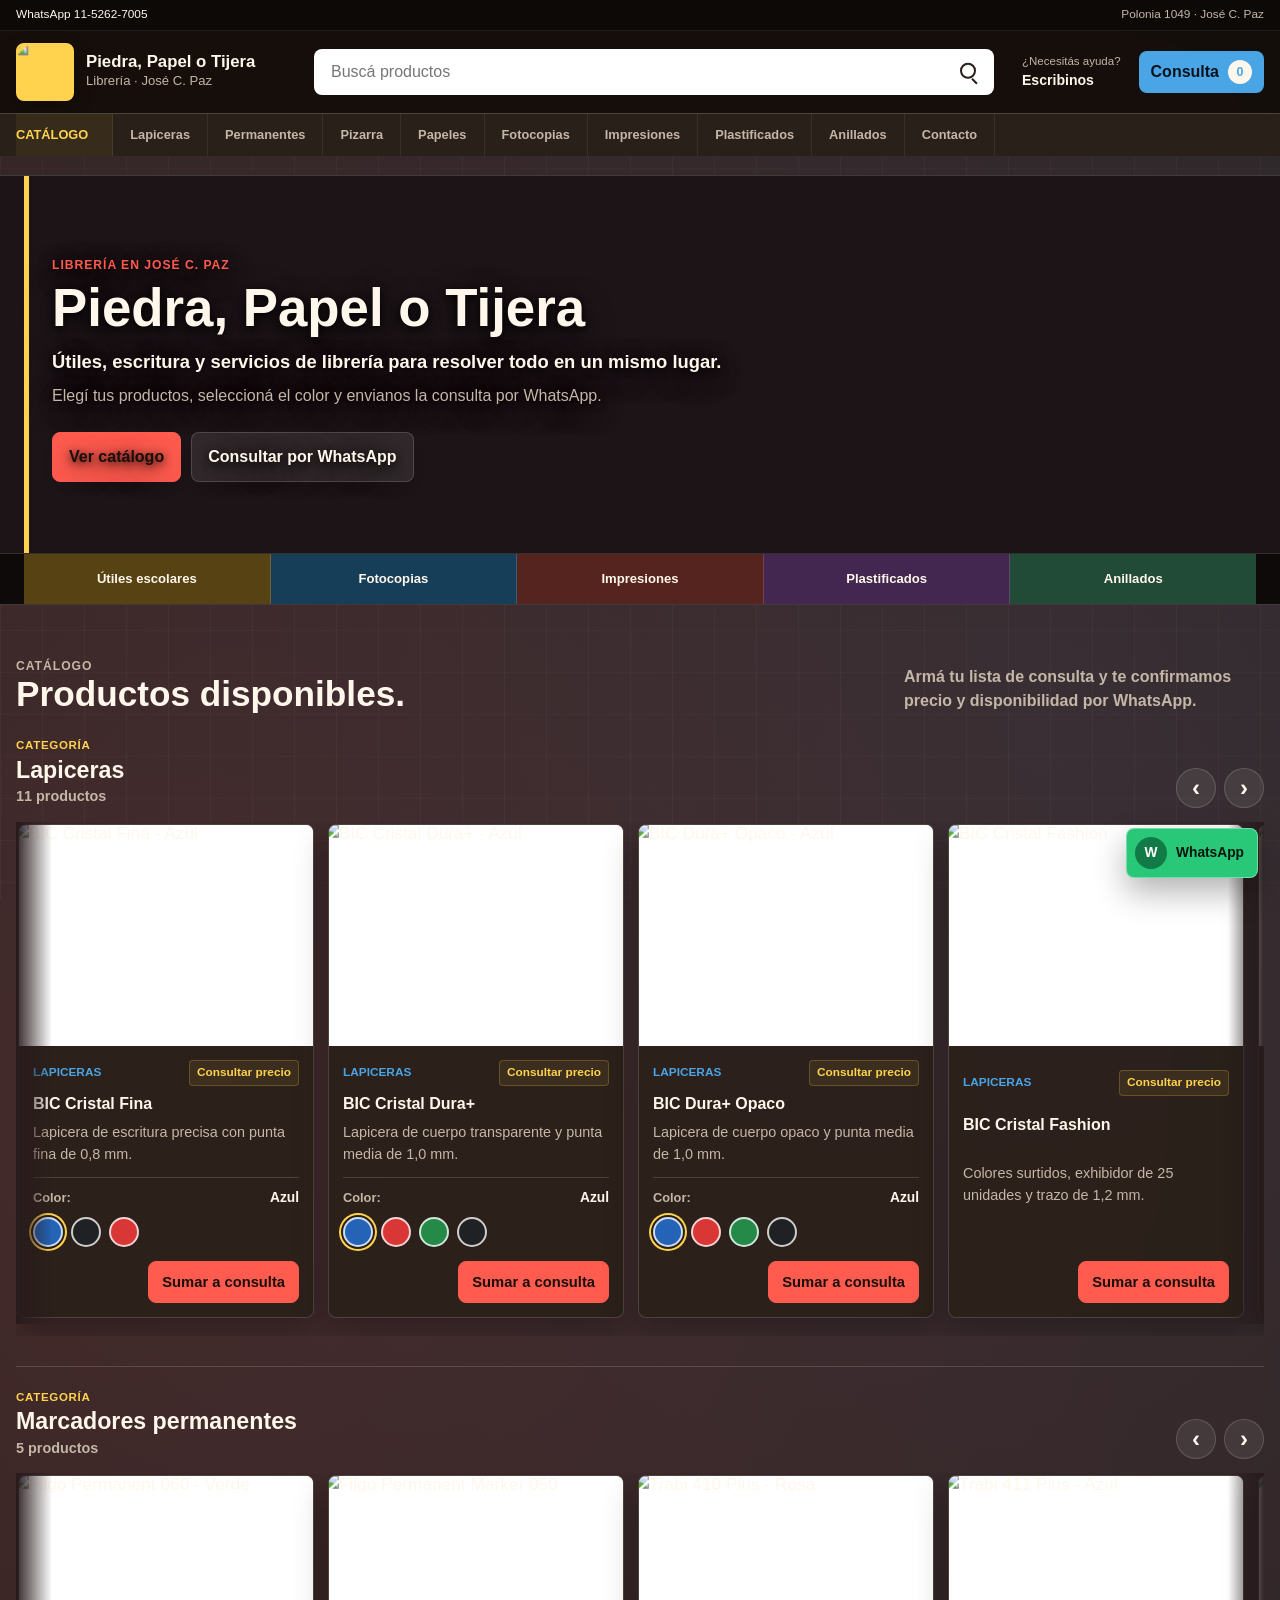
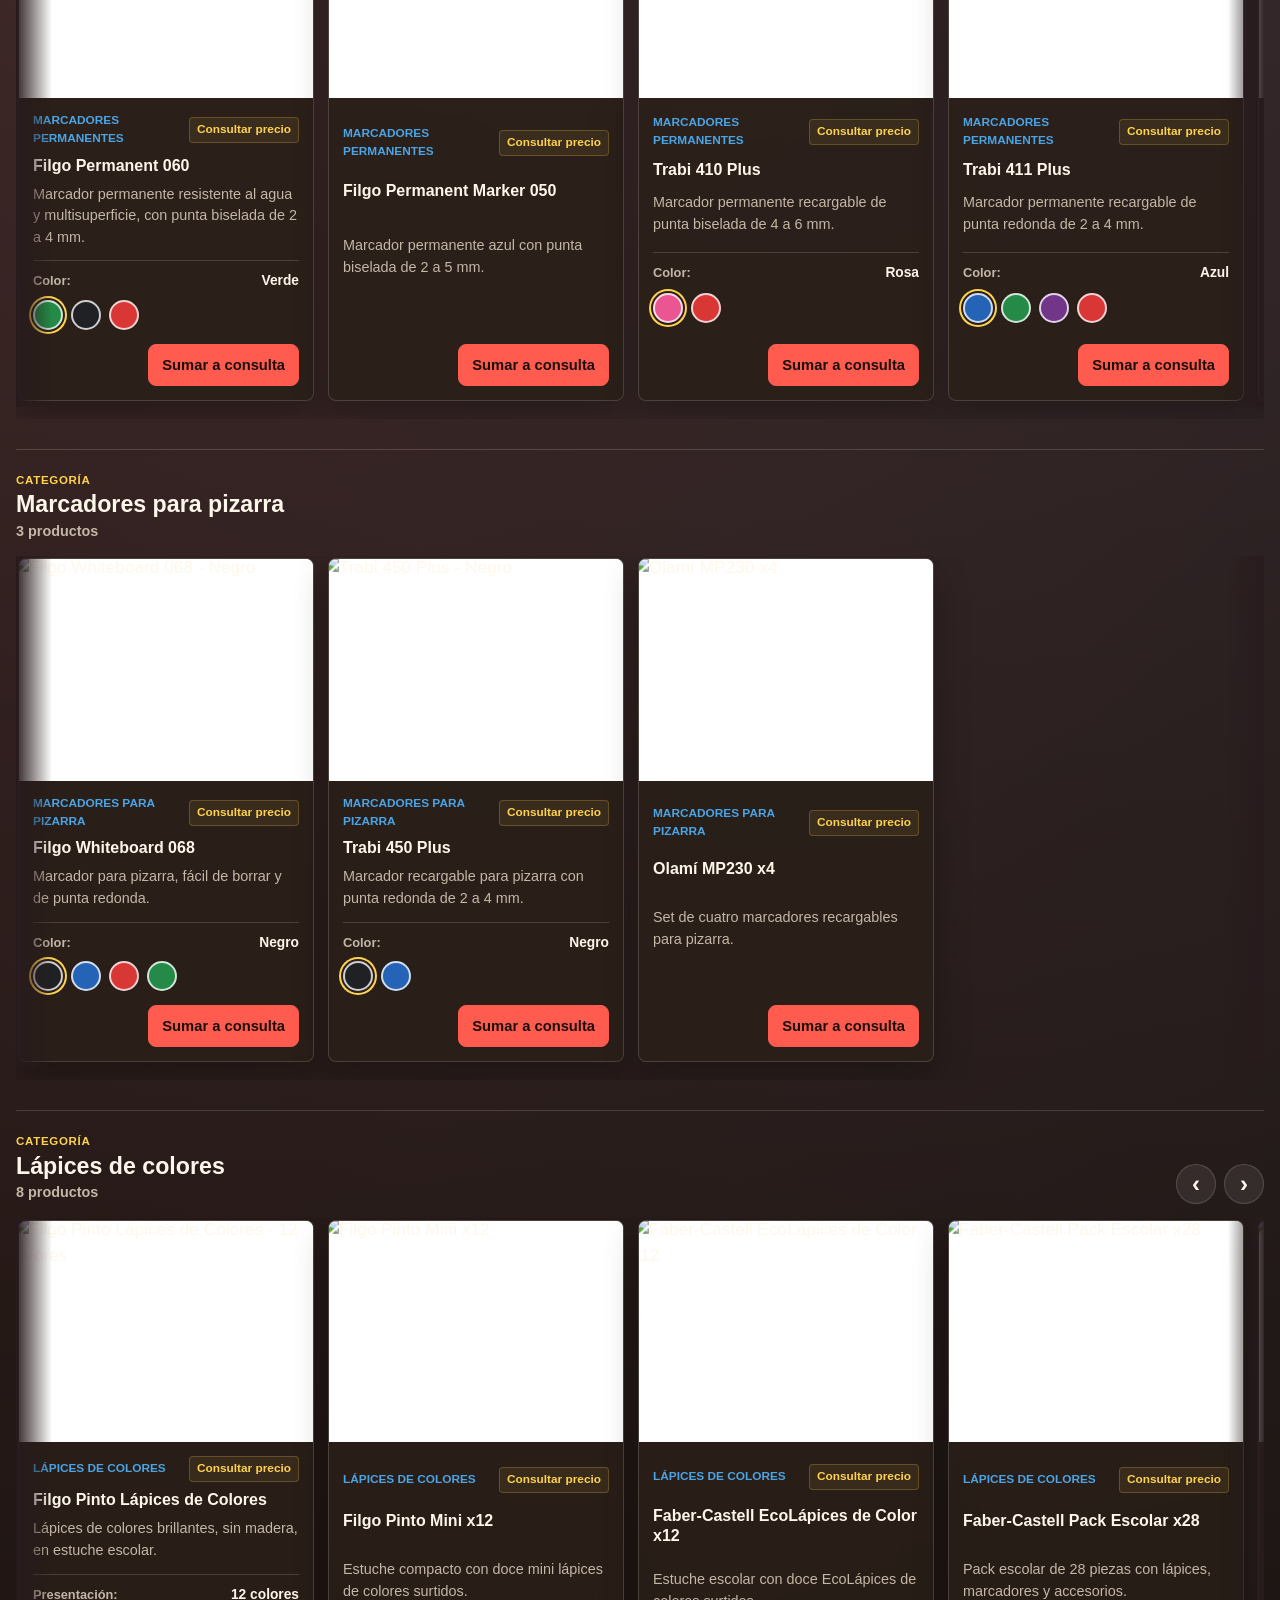
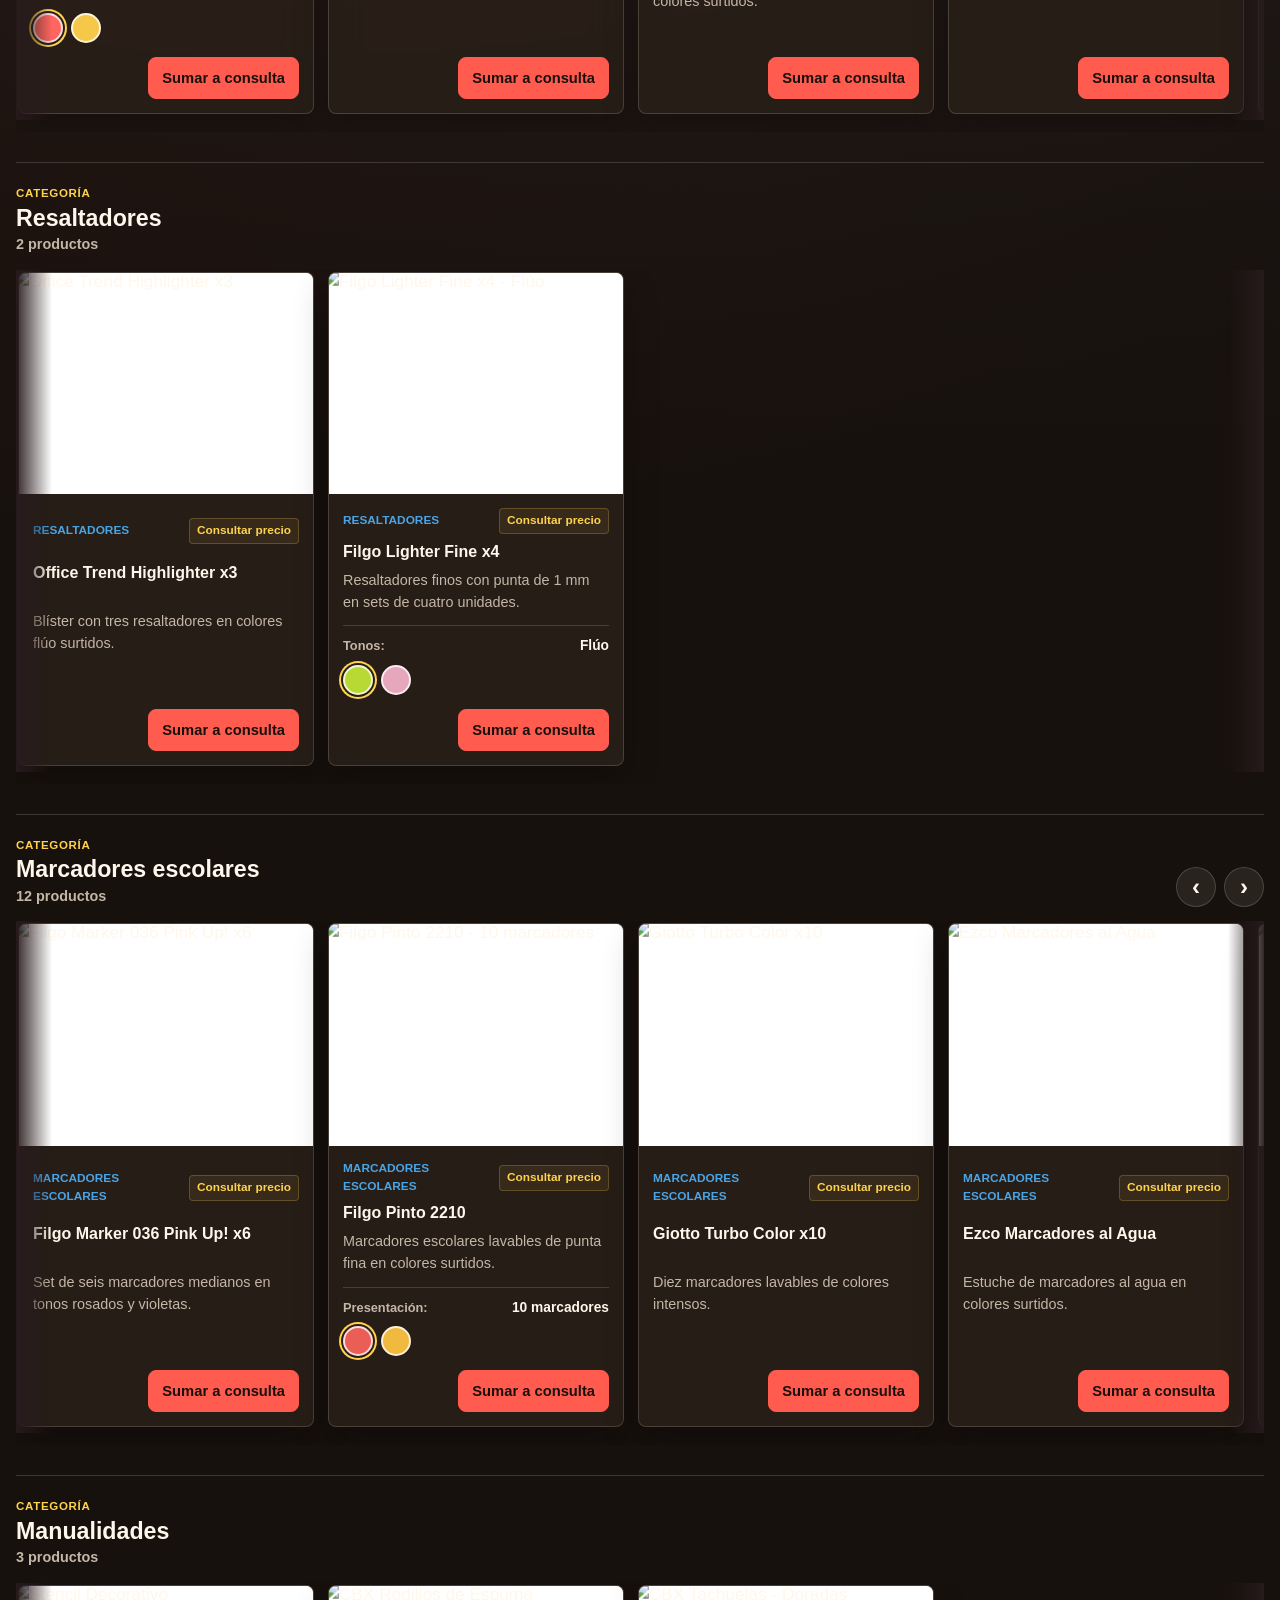
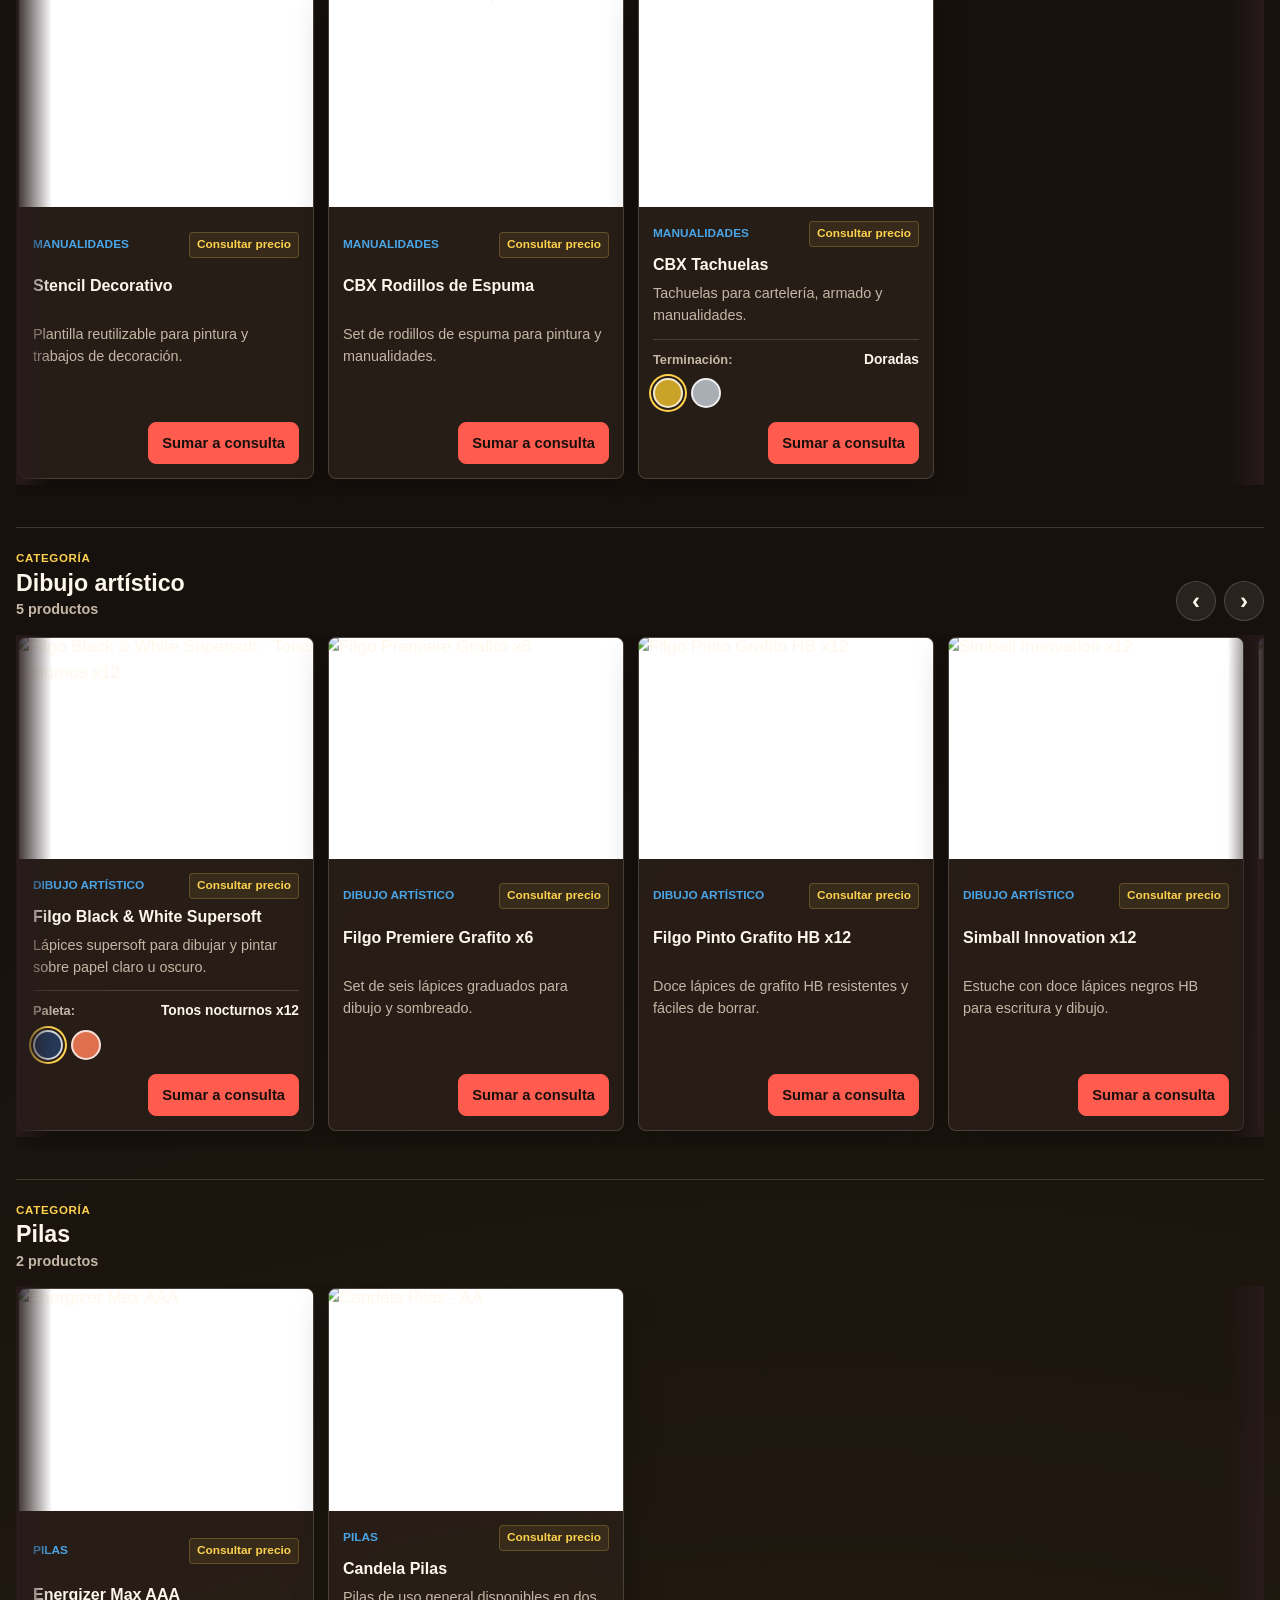
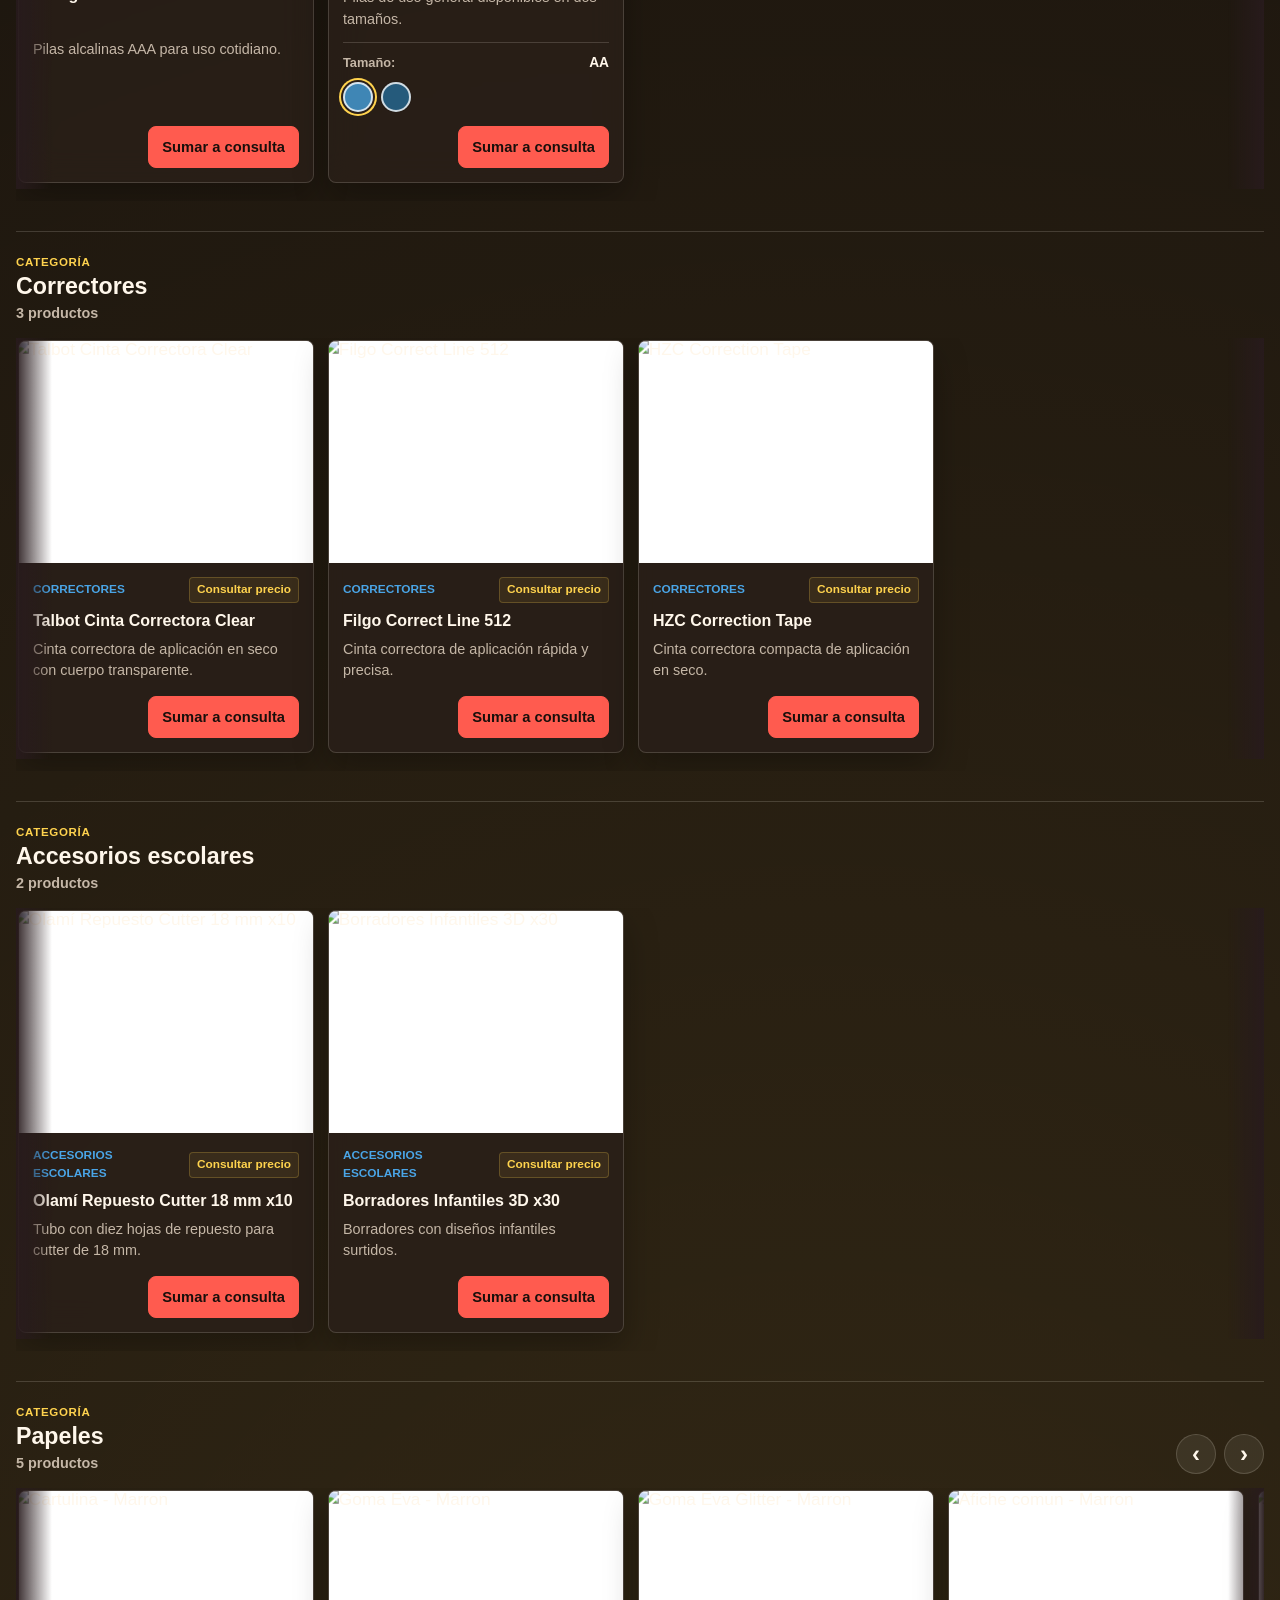
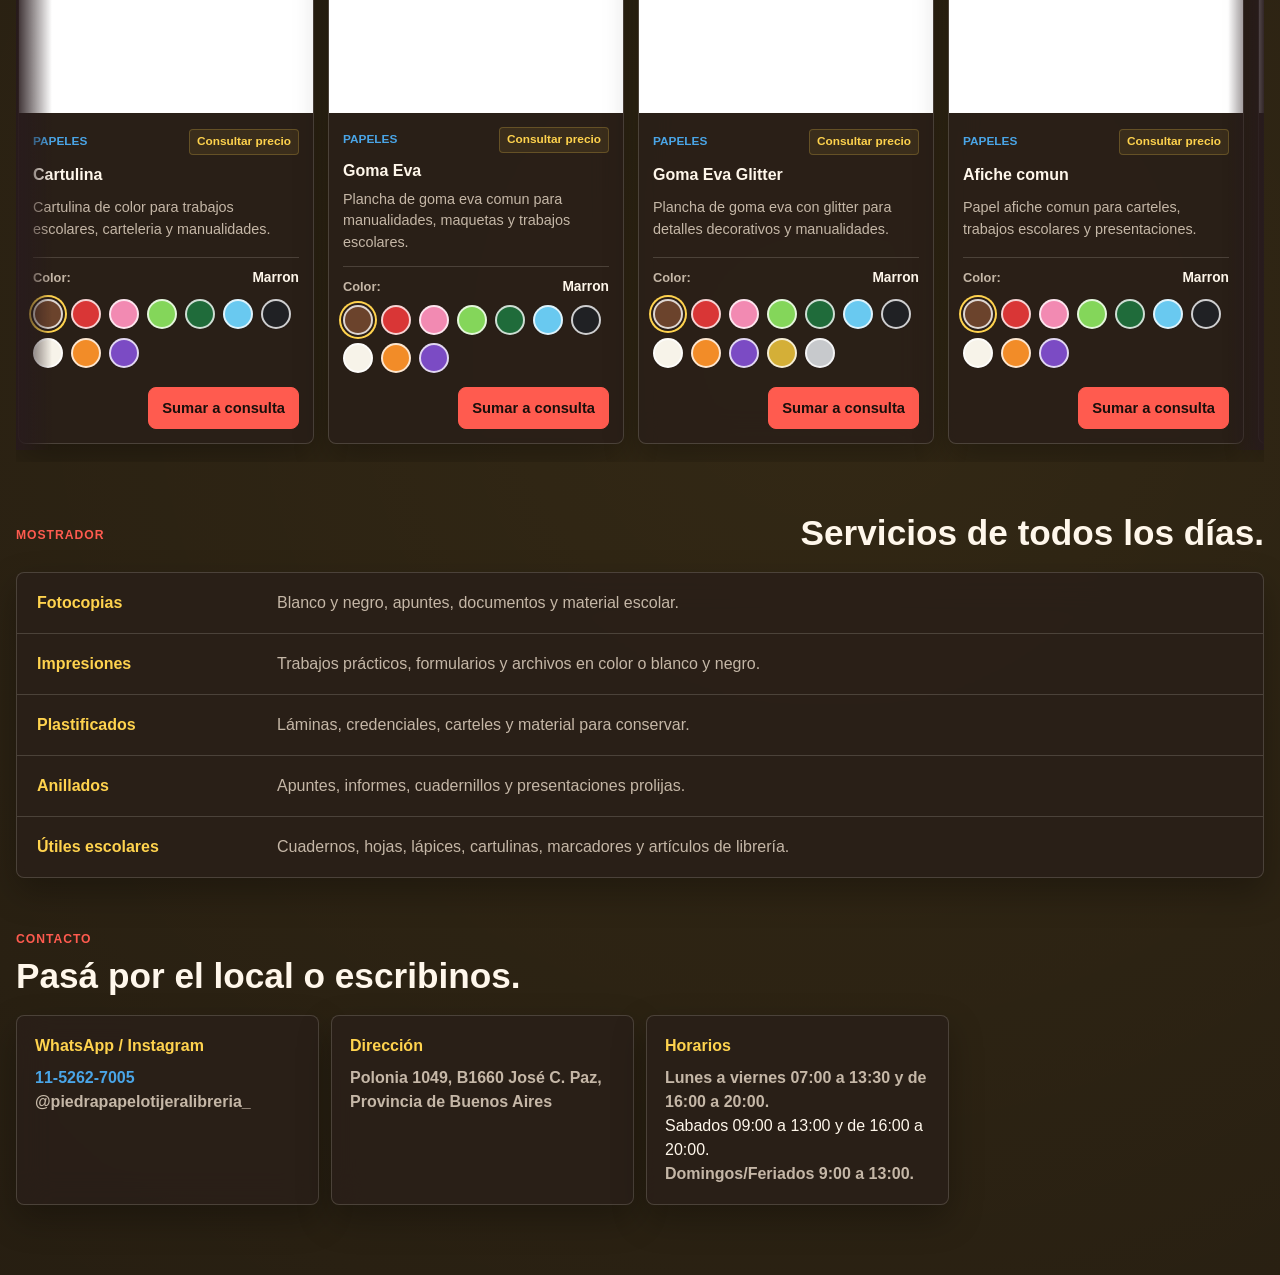
==== index.html @ 098b7f27 "Add files via upload" ====
<!doctype html>
<html lang="es">
  <head>
    <meta charset="utf-8" />
    <meta name="viewport" content="width=device-width, initial-scale=1" />
    <meta
      name="description"
      content="Piedra, Papel o Tijera Librería: útiles escolares, fotocopias, impresiones, plastificados y anillados en José C. Paz."
    />
    <meta name="theme-color" content="#17110d" />
    <meta name="referrer" content="strict-origin-when-cross-origin" />
    <meta
      http-equiv="Content-Security-Policy"
      content="default-src 'self'; script-src 'self'; style-src 'self' 'unsafe-inline'; img-src 'self' data:; connect-src 'self'; font-src 'self'; object-src 'none'; base-uri 'self'; form-action 'none'"
    />
    <meta property="og:title" content="Piedra, Papel o Tijera Librería" />
    <meta
      property="og:description"
      content="Catálogo de consulta para útiles, fotocopias, impresiones, plastificados y anillados en José C. Paz."
    />
    <meta property="og:type" content="website" />
    <meta property="og:locale" content="es_AR" />
    <meta name="twitter:card" content="summary" />
    <title>Piedra, Papel o Tijera Librería</title>
    <link rel="icon" href="img/cartel-libreria.jpg" type="image/jpeg" />
    <link rel="preload" href="img/local-exterior.jpg" as="image" />
    <link rel="stylesheet" href="styles.css" />
  </head>
  <body>
    <a class="skip-link" href="#catalogo">Saltar al catálogo</a>
    <noscript>
      <div class="noscript-warning">
        Para ver el catálogo y armar la consulta por WhatsApp necesitás activar JavaScript.
      </div>
    </noscript>

    <header class="site-header" data-header>
      <div class="utility-bar">
        <div class="utility-bar__inner">
          <a href="https://wa.me/5491152627005" target="_blank" rel="noopener noreferrer">WhatsApp 11-5262-7005</a>
          <span>Polonia 1049 · José C. Paz</span>
        </div>
      </div>

      <div class="commerce-header">
        <a class="brand" href="#inicio" aria-label="Inicio">
          <span class="brand-mark">
            <img src="img/cartel-libreria.jpg" alt="" />
          </span>
          <span class="brand-copy">
            <strong>Piedra, Papel o Tijera</strong>
            <small>Librería · José C. Paz</small>
          </span>
        </a>

        <label class="header-search" for="searchInput">
          <span class="visually-hidden">Buscar productos</span>
          <input id="searchInput" type="search" autocomplete="off" placeholder="Buscá productos" />
          <button class="header-search__clear" id="clearSearchButton" type="button" aria-label="Limpiar búsqueda" hidden>×</button>
          <span class="header-search__icon" aria-hidden="true"></span>
        </label>

        <div class="header-actions">
          <a class="header-help" href="https://wa.me/5491152627005" target="_blank" rel="noopener noreferrer">
            <small>¿Necesitás ayuda?</small>
            <strong>Escribinos</strong>
          </a>
          <button class="cart-button" id="cartButton" type="button" aria-controls="cartPanel" aria-expanded="false" aria-label="Abrir lista de consulta">
            <span class="cart-button__label">Consulta</span>
            <span class="cart-button__count" id="cartCount">0</span>
          </button>
        </div>
      </div>

      <nav class="category-nav" aria-label="Navegación principal">
        <div class="category-nav__inner">
          <a class="category-nav__lead" href="#catalogo" data-category-filter="Todos">Catálogo</a>
          <a href="#catalogo" data-category-filter="Lapiceras">Lapiceras</a>
          <a href="#catalogo" data-category-filter="Marcadores permanentes">Permanentes</a>
          <a href="#catalogo" data-category-filter="Marcadores para pizarra">Pizarra</a>
          <a href="#catalogo" data-category-filter="Papeles">Papeles</a>
          <a href="#servicios">Fotocopias</a>
          <a href="#servicios">Impresiones</a>
          <a href="#servicios">Plastificados</a>
          <a href="#servicios">Anillados</a>
          <a href="#contacto">Contacto</a>
        </div>
      </nav>
    </header>

    <main id="inicio">
      <section class="storefront-hero" aria-labelledby="hero-title">
        <div class="storefront-hero__content" data-reveal>
          <p class="eyebrow">Librería en José C. Paz</p>
          <h1 id="hero-title">Piedra, Papel o Tijera</h1>
          <p class="storefront-hero__lead">Útiles, escritura y servicios de librería para resolver todo en un mismo lugar.</p>
          <p class="storefront-hero__copy">
            Elegí tus productos, seleccioná el color y envianos la consulta por WhatsApp.
          </p>
          <div class="storefront-hero__actions">
            <a class="button" href="#catalogo">Ver catálogo</a>
            <a class="button button--secondary" href="https://wa.me/5491152627005" target="_blank" rel="noopener noreferrer">
              Consultar por WhatsApp
            </a>
          </div>
        </div>

        <div class="storefront-hero__services" data-reveal aria-label="Servicios disponibles">
          <span>Útiles escolares</span>
          <span>Fotocopias</span>
          <span>Impresiones</span>
          <span>Plastificados</span>
          <span>Anillados</span>
        </div>
      </section>

      <section class="catalog" id="catalogo" aria-labelledby="catalogo-title">
        <div class="catalog__head" data-reveal>
          <div>
            <p class="eyebrow">Catálogo</p>
            <h2 id="catalogo-title">Productos disponibles.</h2>
          </div>
          <p>Armá tu lista de consulta y te confirmamos precio y disponibilidad por WhatsApp.</p>
        </div>
        <p class="visually-hidden" id="resultCount" aria-live="polite"></p>

        <div class="catalog-results">
          <div class="product-grid" id="productGrid"></div>
          <p class="empty-state" id="emptyState" hidden>No encontramos productos con ese filtro.</p>
        </div>
      </section>

      <section class="services" id="servicios" aria-labelledby="servicios-title">
        <div class="section-heading" data-reveal>
          <p class="eyebrow">Mostrador</p>
          <h2 id="servicios-title">Servicios de todos los días.</h2>
        </div>

        <div class="service-ledger" data-reveal>
          <div class="service-row">
            <span>Fotocopias</span>
            <p>Blanco y negro, apuntes, documentos y material escolar.</p>
          </div>
          <div class="service-row">
            <span>Impresiones</span>
            <p>Trabajos prácticos, formularios y archivos en color o blanco y negro.</p>
          </div>
          <div class="service-row">
            <span>Plastificados</span>
            <p>Láminas, credenciales, carteles y material para conservar.</p>
          </div>
          <div class="service-row">
            <span>Anillados</span>
            <p>Apuntes, informes, cuadernillos y presentaciones prolijas.</p>
          </div>
          <div class="service-row">
            <span>Útiles escolares</span>
            <p>Cuadernos, hojas, lápices, cartulinas, marcadores y artículos de librería.</p>
          </div>
        </div>
      </section>

      <section class="contact" id="contacto" aria-labelledby="contacto-title">
        <div data-reveal>
          <p class="eyebrow">Contacto</p>
          <h2 id="contacto-title">Pasá por el local o escribinos.</h2>
        </div>

        <div class="contact-grid" data-reveal>
          <p><strong>WhatsApp / Instagram</strong><a href="https://wa.me/5491152627005" target="_blank" rel="noopener noreferrer">11-5262-7005</a> 
            <span>@piedrapapelotijeralibreria_</span></p>
          <p><strong>Dirección</strong><span>Polonia 1049, B1660 José C. Paz, Provincia de Buenos Aires</span></p>
          <p><strong>Horarios</strong><span>Lunes a viernes 07:00 a 13:30 y de 16:00 a 20:00.</span>
            <spam>Sabados 09:00 a 13:00 y de 16:00 a 20:00.</spam>
            <span>Domingos/Feriados 9:00 a 13:00.</span></p>
        </div>
      </section>
    </main>

    <aside class="cart-panel" id="cartPanel" aria-hidden="true">
      <button class="cart-panel__backdrop" type="button" data-close-cart aria-label="Cerrar lista de consulta"></button>
      <div class="cart-drawer" role="dialog" aria-modal="true" aria-labelledby="cartTitle" data-lenis-prevent>
        <div class="cart-drawer__header">
          <div>
            <p class="eyebrow">Consulta</p>
            <h2 id="cartTitle">Lista de consulta</h2>
          </div>
          <button class="icon-button" id="closeCart" type="button" aria-label="Cerrar lista de consulta">×</button>
        </div>

        <div class="cart-items" id="cartItems"></div>

        <div class="cart-summary">
          <div class="summary-row">
            <span>Productos</span>
            <strong id="cartTotalItems">0</strong>
          </div>
          <div class="summary-row">
            <span>Importe</span>
            <strong id="cartTotalPrice">A consultar</strong>
          </div>
          <p class="summary-note" id="cartPriceNote"></p>

          <div class="cart-actions">
            <button class="button button--muted" id="clearCartButton" type="button">Vaciar</button>
            <button class="button" id="sendWhatsAppButton" type="button">Enviar consulta</button>
          </div>
          <p class="cart-message" id="cartMessage" role="status" aria-live="polite"></p>
        </div>
      </div>
    </aside>

    <a
      class="floating-whatsapp"
      href="https://wa.me/5491152627005"
      target="_blank"
      rel="noopener noreferrer"
      aria-label="Consultar por WhatsApp"
    >
      <span aria-hidden="true">W</span>
      <strong>WhatsApp</strong>
    </a>

    <div class="toast" id="toast" role="status" aria-live="polite"></div>
    <script src="productos-data.js"></script>
    <script src="script.js"></script>
    <script defer src="vendor/lenis.1.3.15.min.js"></script>
    <script defer src="vendor/gsap.3.15.min.js"></script>
    <script defer src="vendor/ScrollTrigger.3.15.min.js"></script>
  </body>
</html>
---- styles.css ----
/*
  EDITABLE: colores de marca.
  Paleta oscura con acentos rojo/azul/amarillo del cartel.
*/
:root {
  --paper: #17110d;
  --surface: rgba(42, 31, 24, 0.88);
  --surface-solid: #2a1f18;
  --ink: #fff7eb;
  --muted: #c5b7a7;
  --line: rgba(255, 247, 235, 0.16);
  --brown: #6b472f;
  --brown-dark: #140d09;
  --red: #ff5b4f;
  --blue: #4aa5e7;
  --yellow: #ffd34e;
  --gray: #958e85;
  --shadow: 0 14px 34px rgba(0, 0, 0, 0.28);
  --shadow-strong: 0 24px 60px rgba(0, 0, 0, 0.42);
  --radius: 8px;
  --max-width: 1280px;
  --ease: cubic-bezier(0.2, 0.8, 0.2, 1);
}

* {
  box-sizing: border-box;
}

html {
  width: 100%;
  max-width: 100%;
  overflow-x: hidden;
  scroll-behavior: smooth;
}

html.lenis,
html.lenis body {
  height: auto;
}

.lenis.lenis-smooth {
  scroll-behavior: auto !important;
}

.lenis.lenis-smooth [data-lenis-prevent] {
  overscroll-behavior: contain;
}

body {
  position: relative;
  width: 100%;
  max-width: 100%;
  min-height: 100vh;
  margin: 0;
  overflow-x: hidden;
  color: var(--ink);
  background:
    radial-gradient(circle at 15% 12%, rgba(255, 91, 79, 0.18), transparent 32%),
    radial-gradient(circle at 82% 8%, rgba(74, 165, 231, 0.16), transparent 34%),
    radial-gradient(circle at 65% 90%, rgba(255, 211, 78, 0.12), transparent 34%),
    var(--paper);
  font-family: Arial, Helvetica, sans-serif;
  line-height: 1.5;
  text-rendering: optimizeLegibility;
}

body::before {
  content: "";
  position: fixed;
  inset: 0;
  z-index: 0;
  background:
    linear-gradient(90deg, rgba(255, 247, 235, 0.035) 1px, transparent 1px),
    linear-gradient(180deg, rgba(255, 247, 235, 0.025) 1px, transparent 1px);
  background-size: 42px 42px;
  pointer-events: none;
}

body > * {
  position: relative;
  z-index: 1;
}

body.cart-open {
  overflow: hidden;
}

img {
  display: block;
  max-width: 100%;
}

a {
  color: inherit;
  text-decoration: none;
}

button,
input {
  font: inherit;
}

button {
  cursor: pointer;
}

:focus-visible {
  outline: 3px solid rgba(31, 95, 146, 0.32);
  outline-offset: 3px;
}

.skip-link {
  position: fixed;
  left: 16px;
  top: 12px;
  z-index: 1000;
  padding: 10px 14px;
  color: #140d09;
  background: var(--blue);
  border-radius: var(--radius);
  transform: translateY(-140%);
  transition: transform 0.2s var(--ease);
}

.skip-link:focus {
  transform: translateY(0);
}

.noscript-warning {
  position: relative;
  z-index: 500;
  margin: 0;
  padding: 12px 18px;
  color: #140d09;
  background: var(--yellow);
  font-weight: 800;
  text-align: center;
}

.site-header {
  position: sticky;
  top: 0;
  z-index: 100;
  background: rgba(20, 13, 9, 0.94);
  border-bottom: 1px solid rgba(255, 247, 235, 0.12);
  backdrop-filter: blur(18px);
}

.site-header.is-scrolled {
  background: rgba(20, 13, 9, 0.88);
  box-shadow: 0 12px 30px rgba(0, 0, 0, 0.2);
}

.utility-bar {
  min-height: 30px;
  color: var(--muted);
  background: #0d0907;
  border-bottom: 1px solid rgba(255, 247, 235, 0.08);
  font-size: 0.74rem;
}

.utility-bar__inner {
  display: flex;
  align-items: center;
  justify-content: space-between;
  gap: 24px;
  width: min(100% - 32px, var(--max-width));
  min-height: 30px;
  margin: 0 auto;
}

.utility-bar a {
  color: var(--ink);
}

.utility-bar a:hover {
  color: var(--yellow);
}

.commerce-header {
  display: grid;
  grid-template-columns: minmax(270px, auto) minmax(320px, 1fr) auto;
  align-items: center;
  gap: 28px;
  width: min(100% - 32px, var(--max-width));
  min-height: 82px;
  margin: 0 auto;
}

.brand {
  display: inline-flex;
  align-items: center;
  gap: 12px;
  justify-self: start;
}

.brand-mark {
  width: 58px;
  height: 58px;
  overflow: hidden;
  background: var(--yellow);
  border: 2px solid var(--yellow);
  border-radius: var(--radius);
  box-shadow: 0 8px 20px rgba(0, 0, 0, 0.22);
}

.brand-mark img {
  width: 100%;
  height: 100%;
  object-fit: cover;
  object-position: 50% 54%;
  transform: scale(1.85);
  transform-origin: center;
}

.brand-copy strong,
.brand-copy small {
  display: block;
}

.brand-copy strong {
  color: var(--ink);
  font-size: 1.05rem;
  line-height: 1.1;
}

.brand-copy small {
  color: var(--muted);
  font-size: 0.82rem;
}

.header-search {
  position: relative;
  display: block;
  width: 100%;
}

.header-search input {
  width: 100%;
  height: 46px;
  padding: 0 88px 0 15px;
  color: #201711;
  background: #fff;
  border: 2px solid transparent;
  border-radius: var(--radius);
  outline: 0;
}

.header-search input:focus {
  border-color: var(--yellow);
  box-shadow: 0 0 0 3px rgba(255, 211, 78, 0.18);
}

.header-search__icon {
  position: absolute;
  top: 50%;
  right: 18px;
  width: 16px;
  height: 16px;
  border: 2px solid #2a1f18;
  border-radius: 50%;
  transform: translateY(-58%);
  pointer-events: none;
}

.header-search__clear {
  position: absolute;
  top: 50%;
  right: 43px;
  display: grid;
  place-items: center;
  width: 30px;
  height: 30px;
  padding: 0;
  color: #5f554e;
  background: transparent;
  border: 0;
  border-radius: 50%;
  font-size: 1.25rem;
  line-height: 1;
  transform: translateY(-50%);
}

.header-search__clear:hover {
  color: #201711;
  background: #eee9e4;
}

.header-search__clear[hidden] {
  display: none;
}

.header-search__icon::after {
  content: "";
  position: absolute;
  right: -5px;
  bottom: -3px;
  width: 7px;
  height: 2px;
  background: #2a1f18;
  transform: rotate(45deg);
  transform-origin: left center;
}

.visually-hidden {
  position: absolute;
  width: 1px;
  height: 1px;
  padding: 0;
  overflow: hidden;
  clip: rect(0, 0, 0, 0);
  white-space: nowrap;
  border: 0;
}

.header-actions {
  display: flex;
  align-items: center;
  justify-content: flex-end;
  gap: 18px;
}

.header-help small,
.header-help strong {
  display: block;
  white-space: nowrap;
}

.header-help small {
  color: var(--muted);
  font-size: 0.72rem;
}

.header-help strong {
  color: var(--ink);
  font-size: 0.88rem;
}

.header-help:hover strong {
  color: var(--yellow);
}

.category-nav {
  position: relative;
  background: rgba(43, 33, 27, 0.98);
  border-top: 1px solid var(--line);
}

.category-nav__inner {
  display: flex;
  align-items: stretch;
  width: min(100% - 32px, var(--max-width));
  min-height: 42px;
  margin: 0 auto;
  overflow-x: auto;
  scrollbar-width: none;
}

.category-nav__inner::-webkit-scrollbar {
  display: none;
}

.category-nav a {
  display: inline-flex;
  align-items: center;
  flex: 0 0 auto;
  padding: 0 17px;
  color: var(--muted);
  border-right: 1px solid rgba(255, 247, 235, 0.08);
  font-size: 0.8rem;
  font-weight: 800;
}

.category-nav a:hover {
  color: var(--ink);
  background: rgba(255, 247, 235, 0.06);
}

.category-nav a.is-active {
  color: var(--yellow);
  background: rgba(255, 211, 78, 0.06);
}

.category-nav .category-nav__lead {
  padding-left: 0;
  padding-right: 24px;
  color: var(--yellow);
  text-transform: uppercase;
}

.cart-button {
  justify-self: end;
  display: inline-flex;
  align-items: center;
  gap: 9px;
  min-height: 42px;
  padding: 9px 12px;
  color: #08131c;
  background: var(--blue);
  border: 0;
  border-radius: var(--radius);
  font-weight: 800;
  transition: transform 0.2s var(--ease), box-shadow 0.2s var(--ease);
}

.cart-button:hover {
  box-shadow: 0 12px 24px rgba(31, 95, 146, 0.18);
}

.cart-button.is-bumped {
  animation: cart-bump 0.32s var(--ease);
}

.cart-button__count {
  display: grid;
  place-items: center;
  min-width: 24px;
  height: 24px;
  padding: 0 7px;
  color: var(--blue);
  background: #fff7eb;
  border-radius: 999px;
  font-size: 0.78rem;
  font-weight: 900;
}

.button,
.icon-button,
.product-card__action,
.variant-swatch,
.remove-button {
  border-radius: var(--radius);
  transition:
    transform 0.18s var(--ease),
    box-shadow 0.18s var(--ease),
    background 0.18s var(--ease),
    color 0.18s var(--ease),
    border-color 0.18s var(--ease);
}

.button {
  display: inline-flex;
  align-items: center;
  justify-content: center;
  min-height: 44px;
  padding: 12px 16px;
  color: #190f0b;
  background: var(--red);
  border: 1px solid var(--red);
  font-weight: 800;
}

.button:hover:not(:disabled) {
  transform: translateY(-1px);
  box-shadow: 0 12px 24px rgba(201, 59, 52, 0.22);
}

.button:disabled {
  cursor: not-allowed;
  opacity: 0.62;
}

.button--secondary {
  color: var(--ink);
  background: rgba(255, 247, 235, 0.09);
  border-color: var(--line);
}

.button--muted {
  color: var(--ink);
  background: rgba(255, 247, 235, 0.08);
  border-color: rgba(255, 247, 235, 0.1);
}

.eyebrow {
  margin: 0 0 8px;
  color: var(--red);
  font-size: 0.76rem;
  font-weight: 900;
  letter-spacing: 0.08em;
  text-transform: uppercase;
}

.storefront-hero {
  position: relative;
  display: grid;
  align-content: center;
  min-height: 430px;
  margin-top: 18px;
  padding: 28px max(24px, calc((100vw - var(--max-width)) / 2)) 70px;
  overflow: hidden;
  background:
    url("img/local-exterior.jpg") center 45% / cover no-repeat,
    #1d1418;
  border-top: 1px solid var(--line);
  border-bottom: 1px solid var(--line);
}

.storefront-hero::before {
  content: "";
  position: absolute;
  top: 0;
  bottom: 0;
  left: max(24px, calc((100vw - var(--max-width)) / 2));
  width: 5px;
  background: var(--yellow);
  pointer-events: none;
}

.storefront-hero__content {
  position: relative;
  z-index: 1;
  max-width: 900px;
  padding-left: 28px;
  text-shadow:
    0 2px 8px rgba(0, 0, 0, 0.9),
    0 8px 28px rgba(0, 0, 0, 0.72);
}

.storefront-hero h1 {
  margin: 0;
  color: var(--ink);
  font-size: 3.3rem;
  line-height: 0.98;
  letter-spacing: 0;
}

.storefront-hero__lead {
  max-width: 880px;
  margin: 16px 0 0;
  color: var(--ink);
  font-size: 1.15rem;
  font-weight: 800;
  line-height: 1.3;
}

.storefront-hero__copy {
  max-width: 620px;
  margin: 10px 0 0;
  color: var(--muted);
  font-size: 1rem;
}

.storefront-hero__actions {
  display: flex;
  flex-wrap: wrap;
  gap: 10px;
  margin-top: 24px;
}

.storefront-hero__services {
  position: absolute;
  right: 0;
  bottom: 0;
  left: 0;
  display: flex;
  justify-content: center;
  gap: 0;
  padding: 0 max(24px, calc((100vw - var(--max-width)) / 2));
  background: #0d0a09;
  border-top: 1px solid var(--line);
}

.storefront-hero__services span {
  flex: 1 1 0;
  padding: 15px 18px;
  color: var(--ink);
  border-right: 1px solid var(--line);
  font-size: 0.82rem;
  font-weight: 800;
  text-align: center;
}

.storefront-hero__services span:last-child {
  border-right: 0;
}

.storefront-hero__services span:nth-child(1) {
  background: #574213;
}

.storefront-hero__services span:nth-child(2) {
  background: #173e59;
}

.storefront-hero__services span:nth-child(3) {
  background: #56241f;
}

.storefront-hero__services span:nth-child(4) {
  background: #432750;
}

.storefront-hero__services span:nth-child(5) {
  background: #214a37;
}

.catalog,
.services,
.contact {
  width: min(100% - 32px, var(--max-width));
  margin: 0 auto;
  padding: 52px 0 0;
}

.catalog__head,
.section-heading {
  display: flex;
  align-items: end;
  justify-content: space-between;
  gap: 28px;
  margin-bottom: 20px;
}

.catalog__head h2,
.section-heading h2,
.contact h2 {
  max-width: 680px;
  margin: 0;
  color: var(--ink);
  font-size: 2.2rem;
  line-height: 1.08;
  letter-spacing: 0;
}

.catalog__head p {
  max-width: 360px;
  margin: 0;
  color: var(--muted);
  font-weight: 700;
}

.result-count {
  min-height: 0;
  margin: 0;
  color: var(--muted);
  font-weight: 700;
  text-align: right;
}

.product-grid {
  display: grid;
  gap: 30px;
  min-width: 0;
  max-width: 100%;
}

.product-category {
  display: grid;
  gap: 14px;
  min-width: 0;
  max-width: 100%;
  padding-top: 22px;
  border-top: 1px solid var(--line);
}

.product-category:first-child {
  padding-top: 4px;
  border-top: 0;
}

.product-category__head {
  display: flex;
  align-items: end;
  justify-content: space-between;
  gap: 18px;
}

.product-category__title {
  display: grid;
  gap: 3px;
}

.product-category__title span {
  color: var(--yellow);
  font-size: 0.72rem;
  font-weight: 900;
  letter-spacing: 0.06em;
  text-transform: uppercase;
}

.product-category__title h3 {
  margin: 0;
  color: var(--ink);
  font-size: 1.45rem;
  line-height: 1.1;
}

.product-category__title p {
  margin: 0;
  color: var(--muted);
  font-size: 0.9rem;
  font-weight: 700;
}

.product-category__controls {
  display: flex;
  align-items: center;
  gap: 8px;
}

.product-category__controls[hidden] {
  display: none;
}

.carousel-button {
  display: grid;
  place-items: center;
  width: 40px;
  height: 40px;
  padding: 0;
  color: var(--ink);
  background: rgba(255, 247, 235, 0.08);
  border: 1px solid var(--line);
  border-radius: 50%;
  font-size: 1.5rem;
  font-weight: 900;
  line-height: 1;
}

.carousel-button:hover {
  color: #170f0b;
  background: var(--yellow);
  border-color: var(--yellow);
  transform: translateY(-1px);
}

.product-carousel {
  position: relative;
  min-width: 0;
  max-width: 100%;
}

.product-carousel::before,
.product-carousel::after {
  content: "";
  position: absolute;
  top: 0;
  bottom: 12px;
  z-index: 2;
  width: 36px;
  pointer-events: none;
}

.product-carousel::before {
  left: 0;
  background: linear-gradient(90deg, rgba(40, 27, 29, 0.95), transparent);
}

.product-carousel::after {
  right: 0;
  background: linear-gradient(270deg, rgba(40, 27, 29, 0.95), transparent);
}

.product-carousel__track {
  display: grid;
  grid-auto-flow: column;
  grid-auto-columns: clamp(248px, calc((100% - 42px) / 4), 296px);
  width: 100%;
  min-width: 0;
  max-width: 100%;
  gap: 14px;
  padding: 2px 2px 18px;
  overflow-x: auto;
  overflow-y: hidden;
  scroll-behavior: smooth;
  scroll-padding-inline: 2px;
  scroll-snap-type: x mandatory;
  scrollbar-color: rgba(255, 211, 78, 0.62) rgba(255, 247, 235, 0.1);
  scrollbar-width: thin;
}

.product-carousel__track::-webkit-scrollbar {
  height: 9px;
}

.product-carousel__track::-webkit-scrollbar-track {
  background: rgba(255, 247, 235, 0.08);
}

.product-carousel__track::-webkit-scrollbar-thumb {
  background: rgba(255, 211, 78, 0.66);
  border-radius: 999px;
}

.product-carousel__track:focus-visible {
  outline: 3px solid rgba(255, 211, 78, 0.8);
  outline-offset: 4px;
}

.product-carousel__track .product-card {
  scroll-snap-align: start;
}

.product-card {
  --raise: 0px;
  --tilt-x: 0deg;
  --tilt-y: 0deg;
  --glow-x: 50%;
  --glow-y: 0%;
  position: relative;
  display: grid;
  grid-template-rows: auto 1fr;
  min-height: 100%;
  overflow: hidden;
  background: var(--surface);
  border: 1px solid var(--line);
  border-radius: var(--radius);
  box-shadow: var(--shadow);
  backdrop-filter: blur(16px);
  transform: perspective(900px) translateY(var(--raise)) rotateX(var(--tilt-x)) rotateY(var(--tilt-y));
  transform-style: preserve-3d;
  transition:
    box-shadow 0.22s var(--ease),
    opacity 0.35s var(--ease),
    transform 0.12s ease-out;
}

.product-card::after {
  content: "";
  position: absolute;
  inset: 0;
  background: radial-gradient(circle at var(--glow-x) var(--glow-y), rgba(255, 255, 255, 0.45), transparent 32%);
  opacity: 0;
  pointer-events: none;
  transition: opacity 0.22s var(--ease);
}

.product-card:hover {
  --raise: -4px;
  box-shadow: var(--shadow-strong);
}

.product-card:hover::after {
  opacity: 1;
}

.product-card__image-wrap {
  position: relative;
  overflow: hidden;
  background: #fff;
  border-bottom: 1px solid var(--line);
}

.product-card__image {
  box-sizing: border-box;
  width: 100%;
  height: auto;
  aspect-ratio: 4 / 3;
  padding: 4px;
  object-fit: contain;
  background: #fff;
  transform: translateZ(18px) scale(1.08);
  transition: transform 0.48s var(--ease);
}

.product-card:hover .product-card__image {
  transform: translateZ(22px) scale(1.13);
}

.product-card__body {
  position: relative;
  z-index: 1;
  display: grid;
  gap: 8px;
  padding: 14px;
  transform: translateZ(12px);
}

.product-card__meta {
  display: flex;
  align-items: center;
  justify-content: space-between;
  gap: 10px;
}

.product-card__category {
  color: var(--blue);
  font-size: 0.74rem;
  font-weight: 900;
  text-transform: uppercase;
}

.product-card__price {
  display: inline-flex;
  align-items: center;
  min-height: 26px;
  padding: 3px 7px;
  color: var(--yellow);
  background: rgba(255, 211, 78, 0.08);
  border: 1px solid rgba(255, 211, 78, 0.22);
  border-radius: 4px;
  font-size: 0.74rem;
  font-weight: 900;
  white-space: nowrap;
}

.product-card h3 {
  margin: 0;
  color: var(--ink);
  font-size: 1rem;
  line-height: 1.25;
}

.product-card p {
  margin: 0;
  color: var(--muted);
  font-size: 0.9rem;
}

.product-card__variants {
  display: grid;
  gap: 8px;
  margin-top: 4px;
  padding-top: 10px;
  border-top: 1px solid var(--line);
}

.product-card__variant-heading {
  display: flex;
  align-items: baseline;
  justify-content: space-between;
  gap: 10px;
  color: var(--muted);
  font-size: 0.8rem;
  font-weight: 800;
}

.product-card__variant-heading strong {
  color: var(--ink);
  font-size: 0.86rem;
}

.product-card__variant-options {
  display: flex;
  flex-wrap: wrap;
  gap: 8px;
}

.variant-swatch {
  position: relative;
  width: 30px;
  height: 30px;
  padding: 0;
  background: var(--swatch-color);
  border: 2px solid rgba(255, 255, 255, 0.78);
  border-radius: 50%;
  box-shadow: 0 0 0 1px rgba(37, 29, 23, 0.22);
}

.variant-swatch:hover {
  transform: translateY(-1px);
  box-shadow:
    0 0 0 1px rgba(37, 29, 23, 0.32),
    0 6px 14px rgba(37, 29, 23, 0.16);
}

.variant-swatch.is-active {
  box-shadow:
    0 0 0 2px var(--surface-solid),
    0 0 0 4px var(--yellow);
}

.product-card__footer {
  display: flex;
  justify-content: flex-end;
  align-self: end;
  margin-top: auto;
  padding-top: 6px;
}

.product-card__action {
  min-width: 112px;
  min-height: 40px;
  padding: 9px 13px;
  color: #190f0b;
  background: var(--red);
  border: 1px solid var(--red);
  font-size: 0.92rem;
  font-weight: 900;
  white-space: nowrap;
}

.product-card__action:hover {
  transform: translateY(-1px);
  box-shadow: 0 10px 22px rgba(201, 59, 52, 0.2);
}

.empty-state {
  padding: 28px;
  color: var(--muted);
  background: var(--surface);
  border: 1px dashed var(--line);
  border-radius: var(--radius);
  text-align: center;
}

.service-ledger {
  overflow: hidden;
  background: var(--surface);
  border: 1px solid var(--line);
  border-radius: var(--radius);
  box-shadow: var(--shadow);
  backdrop-filter: blur(18px);
}

.service-row {
  display: grid;
  grid-template-columns: 220px 1fr;
  gap: 20px;
  padding: 18px 20px;
  border-bottom: 1px solid var(--line);
  transition: background 0.18s var(--ease), transform 0.18s var(--ease);
}

.service-row:last-child {
  border-bottom: 0;
}

.service-row:hover {
  background: rgba(255, 247, 235, 0.07);
  transform: translateX(4px);
}

.service-row span {
  color: var(--yellow);
  font-weight: 900;
}

.service-row p {
  margin: 0;
  color: var(--muted);
}

.contact {
  padding-bottom: 70px;
}

.contact-grid {
  display: grid;
  grid-template-columns: repeat(4, minmax(0, 1fr));
  gap: 12px;
  margin-top: 20px;
}

.contact-grid p {
  min-height: 132px;
  margin: 0;
  padding: 18px;
  background: var(--surface);
  border: 1px solid var(--line);
  border-radius: var(--radius);
  box-shadow: var(--shadow);
  backdrop-filter: blur(16px);
}

.contact-grid strong,
.contact-grid span,
.contact-grid a {
  display: block;
}

.contact-grid strong {
  margin-bottom: 8px;
  color: var(--yellow);
}

.contact-grid span,
.contact-grid a {
  color: var(--muted);
  font-weight: 700;
}

.contact-grid a {
  color: var(--blue);
}

.cart-panel {
  position: fixed;
  inset: 0;
  z-index: 300;
  pointer-events: none;
  visibility: hidden;
}

.cart-panel.is-open {
  pointer-events: auto;
  visibility: visible;
}

.cart-panel__backdrop {
  position: absolute;
  inset: 0;
  width: 100%;
  height: 100%;
  background: rgba(37, 29, 23, 0.46);
  border: 0;
  opacity: 0;
  transition: opacity 0.18s var(--ease);
}

.cart-panel.is-open .cart-panel__backdrop {
  opacity: 1;
}

.cart-drawer {
  position: absolute;
  top: 0;
  right: 0;
  display: grid;
  grid-template-rows: auto 1fr auto;
  width: min(100%, 440px);
  height: 100%;
  background: var(--surface-solid);
  box-shadow: -20px 0 50px rgba(37, 29, 23, 0.22);
  transform: translateX(100%);
  transition: transform 0.22s var(--ease);
}

.cart-panel.is-open .cart-drawer {
  transform: translateX(0);
}

.cart-drawer__header {
  display: flex;
  align-items: center;
  justify-content: space-between;
  gap: 18px;
  padding: 20px;
  border-bottom: 1px solid var(--line);
}

.cart-drawer__header h2 {
  margin: 0;
  color: var(--ink);
  font-size: 1.7rem;
  line-height: 1;
}

.icon-button {
  display: grid;
  place-items: center;
  width: 42px;
  height: 42px;
  color: var(--ink);
  background: rgba(255, 247, 235, 0.1);
  border: 0;
  font-size: 1.45rem;
}

.cart-items {
  display: grid;
  align-content: start;
  gap: 12px;
  padding: 16px;
  overflow: auto;
}

.cart-empty {
  padding: 24px;
  color: var(--muted);
  background: rgba(255, 247, 235, 0.08);
  border-radius: var(--radius);
  text-align: center;
}

.cart-item {
  display: grid;
  grid-template-columns: 72px 1fr;
  gap: 12px;
  padding: 12px;
  background: rgba(255, 247, 235, 0.07);
  border: 1px solid var(--line);
  border-radius: var(--radius);
  animation: item-in 0.22s var(--ease);
}

.cart-item img {
  width: 72px;
  height: 72px;
  padding: 4px;
  object-fit: contain;
  background: #fff;
  border-radius: 6px;
}

.cart-item h3 {
  margin: 0 0 4px;
  color: var(--ink);
  font-size: 0.98rem;
}

.cart-item p {
  margin: 0;
  color: var(--muted);
  font-size: 0.86rem;
}

.cart-item__controls {
  display: flex;
  align-items: center;
  justify-content: space-between;
  gap: 10px;
  margin-top: 10px;
}

.quantity-control {
  display: inline-grid;
  grid-template-columns: 34px 42px 34px;
  align-items: center;
  min-height: 34px;
  overflow: hidden;
  border: 1px solid var(--line);
  border-radius: var(--radius);
}

.quantity-control button {
  width: 34px;
  height: 34px;
  color: var(--ink);
  background: rgba(255, 247, 235, 0.1);
  border: 0;
  font-weight: 900;
}

.quantity-control span {
  text-align: center;
  font-weight: 900;
}

.remove-button {
  padding: 8px 10px;
  color: var(--red);
  background: transparent;
  border: 0;
  font-weight: 900;
}

.cart-summary {
  padding: 18px 20px 20px;
  border-top: 1px solid var(--line);
  box-shadow: 0 -10px 28px rgba(37, 29, 23, 0.06);
}

.summary-row {
  display: flex;
  align-items: center;
  justify-content: space-between;
  gap: 16px;
  margin-bottom: 8px;
}

.summary-row strong {
  color: var(--yellow);
  font-size: 1.1rem;
}

.summary-note,
.cart-message {
  min-height: 22px;
  margin: 8px 0 0;
  color: var(--muted);
  font-size: 0.9rem;
}

.cart-actions {
  display: grid;
  grid-template-columns: 0.7fr 1.3fr;
  gap: 10px;
  margin-top: 16px;
}

.toast {
  position: fixed;
  left: 50%;
  bottom: 20px;
  z-index: 500;
  width: min(calc(100% - 32px), 410px);
  padding: 13px 15px;
  color: var(--ink);
  background: var(--brown-dark);
  border-radius: var(--radius);
  box-shadow: var(--shadow-strong);
  text-align: center;
  opacity: 0;
  transform: translate(-50%, 12px);
  pointer-events: none;
  transition: opacity 0.18s var(--ease), transform 0.18s var(--ease);
}

.toast.is-visible {
  opacity: 1;
  transform: translate(-50%, 0);
}

.floating-whatsapp {
  position: fixed;
  right: 22px;
  bottom: 22px;
  z-index: 220;
  display: inline-flex;
  align-items: center;
  gap: 9px;
  min-height: 48px;
  padding: 8px 13px 8px 8px;
  color: #07150d;
  background: #29c878;
  border: 1px solid rgba(255, 255, 255, 0.36);
  border-radius: var(--radius);
  box-shadow: 0 14px 32px rgba(0, 0, 0, 0.3);
  font-size: 0.86rem;
  transition: transform 0.18s var(--ease), box-shadow 0.18s var(--ease);
}

.floating-whatsapp span {
  display: grid;
  place-items: center;
  width: 32px;
  height: 32px;
  color: #fff;
  background: #117a47;
  border-radius: 50%;
  font-weight: 900;
}

.floating-whatsapp:hover {
  transform: translateY(-2px);
  box-shadow: 0 18px 38px rgba(0, 0, 0, 0.38);
}

[data-reveal] {
  opacity: 0;
  transform: translateY(12px);
  transition: opacity 0.35s var(--ease), transform 0.35s var(--ease);
  transition-delay: var(--reveal-delay, 0ms);
}

[data-reveal].is-visible {
  opacity: 1;
  transform: translateY(0);
}

body.motion-fallback [data-reveal] {
  opacity: 1 !important;
  transform: none !important;
}

@keyframes cart-bump {
  0%,
  100% {
    transform: scale(1);
  }
  45% {
    transform: scale(1.06);
  }
}

@keyframes item-in {
  from {
    opacity: 0;
    transform: translateX(8px);
  }
  to {
    opacity: 1;
    transform: translateX(0);
  }
}

@media (max-width: 1180px) {
  .product-carousel__track {
    grid-auto-columns: clamp(240px, calc((100% - 28px) / 3), 304px);
  }
}

@media (max-width: 1040px) {
  .commerce-header {
    grid-template-columns: minmax(230px, auto) minmax(260px, 1fr) auto;
    gap: 16px;
  }

  .header-help {
    display: none;
  }

  .brand-copy small {
    display: none;
  }

  .storefront-hero {
    min-height: 400px;
  }

  .contact-grid {
    grid-template-columns: repeat(2, minmax(0, 1fr));
  }
}

@media (max-width: 680px) {
  body {
    background-attachment: scroll;
    background-position: center top;
  }

  .utility-bar__inner {
    justify-content: flex-start;
    gap: 10px;
    width: min(100% - 24px, var(--max-width));
  }

  .utility-bar__inner span {
    display: none;
  }

  .utility-bar a:nth-of-type(n + 2) {
    display: none;
  }

  .commerce-header {
    grid-template-columns: 1fr auto;
    width: min(100% - 24px, var(--max-width));
    min-height: 0;
    gap: 12px;
    padding: 10px 0 12px;
  }

  .header-search {
    grid-column: 1 / -1;
    grid-row: 2;
  }

  .header-search input {
    height: 44px;
  }

  .brand-mark {
    width: 48px;
    height: 48px;
  }

  .brand-copy strong {
    max-width: 158px;
    font-size: 0.88rem;
  }

  .cart-button__label {
    display: none;
  }

  .category-nav__inner {
    width: 100%;
    padding-left: 12px;
    padding-right: 34px;
  }

  .category-nav::after {
    content: "→";
    position: absolute;
    top: 0;
    right: 0;
    z-index: 2;
    display: grid;
    place-items: center;
    width: 34px;
    height: 40px;
    color: var(--yellow);
    background: rgba(43, 33, 27, 0.96);
    border-left: 1px solid var(--line);
    font-size: 1rem;
    font-weight: 900;
    pointer-events: none;
  }

  .category-nav a {
    min-height: 40px;
    padding: 0 13px;
  }

  .catalog,
  .services,
  .contact {
    width: min(100% - 24px, var(--max-width));
  }

  .storefront-hero {
    min-height: 500px;
    margin-top: 10px;
    padding: 28px 20px 158px;
    background-position: center center;
  }

  .storefront-hero::before {
    left: 20px;
  }

  .storefront-hero__content {
    width: min(100%, 312px);
    max-width: 312px;
    padding-left: 20px;
  }

  .storefront-hero h1 {
    max-width: 292px;
    font-size: 1.92rem;
    overflow-wrap: break-word;
  }

  .storefront-hero__lead {
    max-width: 292px;
    margin-top: 12px;
    font-size: 1rem;
  }

  .storefront-hero__copy {
    max-width: 292px;
    margin-top: 8px;
    font-size: 0.92rem;
  }

  .storefront-hero__actions {
    margin-top: 16px;
  }

  .storefront-hero__actions .button {
    width: 100%;
    min-height: 42px;
    padding: 10px 13px;
  }

  .storefront-hero__services {
    display: grid;
    grid-template-columns: repeat(2, minmax(0, 1fr));
    justify-content: stretch;
    padding: 0;
    overflow: hidden;
  }

  .storefront-hero__services span {
    flex: initial;
    min-width: 0;
    padding: 12px 10px;
    border-bottom: 1px solid var(--line);
  }

  .storefront-hero__services span:nth-child(5) {
    grid-column: 1 / -1;
    border-bottom: 0;
  }

  .catalog,
  .services,
  .contact {
    padding-top: 48px;
  }

  .catalog__head,
  .section-heading {
    display: block;
  }

  .catalog__head h2,
  .section-heading h2,
  .contact h2 {
    font-size: 1.85rem;
  }

  .catalog__head p {
    margin-top: 8px;
  }

  .result-count {
    text-align: left;
  }

  .contact-grid {
    grid-template-columns: 1fr;
  }

  .product-grid {
    gap: 24px;
  }

  .product-category {
    gap: 12px;
    padding-top: 18px;
  }

  .product-category__head {
    align-items: center;
  }

  .product-category__title h3 {
    font-size: 1.2rem;
  }

  .product-category__title p {
    font-size: 0.84rem;
  }

  .carousel-button {
    width: 36px;
    height: 36px;
    font-size: 1.35rem;
  }

  .product-carousel::before,
  .product-carousel::after {
    bottom: 10px;
    width: 18px;
  }

  .product-carousel__track {
    grid-auto-columns: minmax(244px, 82vw);
    gap: 12px;
    padding-bottom: 16px;
  }

  .service-row {
    grid-template-columns: 1fr;
    gap: 6px;
  }

  .cart-item {
    grid-template-columns: 62px 1fr;
  }

  .cart-item img {
    width: 62px;
    height: 62px;
  }

  .cart-actions {
    grid-template-columns: 1fr;
  }

  .floating-whatsapp {
    right: 12px;
    bottom: 12px;
    min-width: 48px;
    width: 48px;
    padding: 7px;
  }

  .floating-whatsapp strong {
    display: none;
  }
}

@media (prefers-reduced-motion: reduce) {
  *,
  *::before,
  *::after {
    scroll-behavior: auto !important;
    animation-duration: 0.001ms !important;
    animation-iteration-count: 1 !important;
    transition-duration: 0.001ms !important;
  }
}
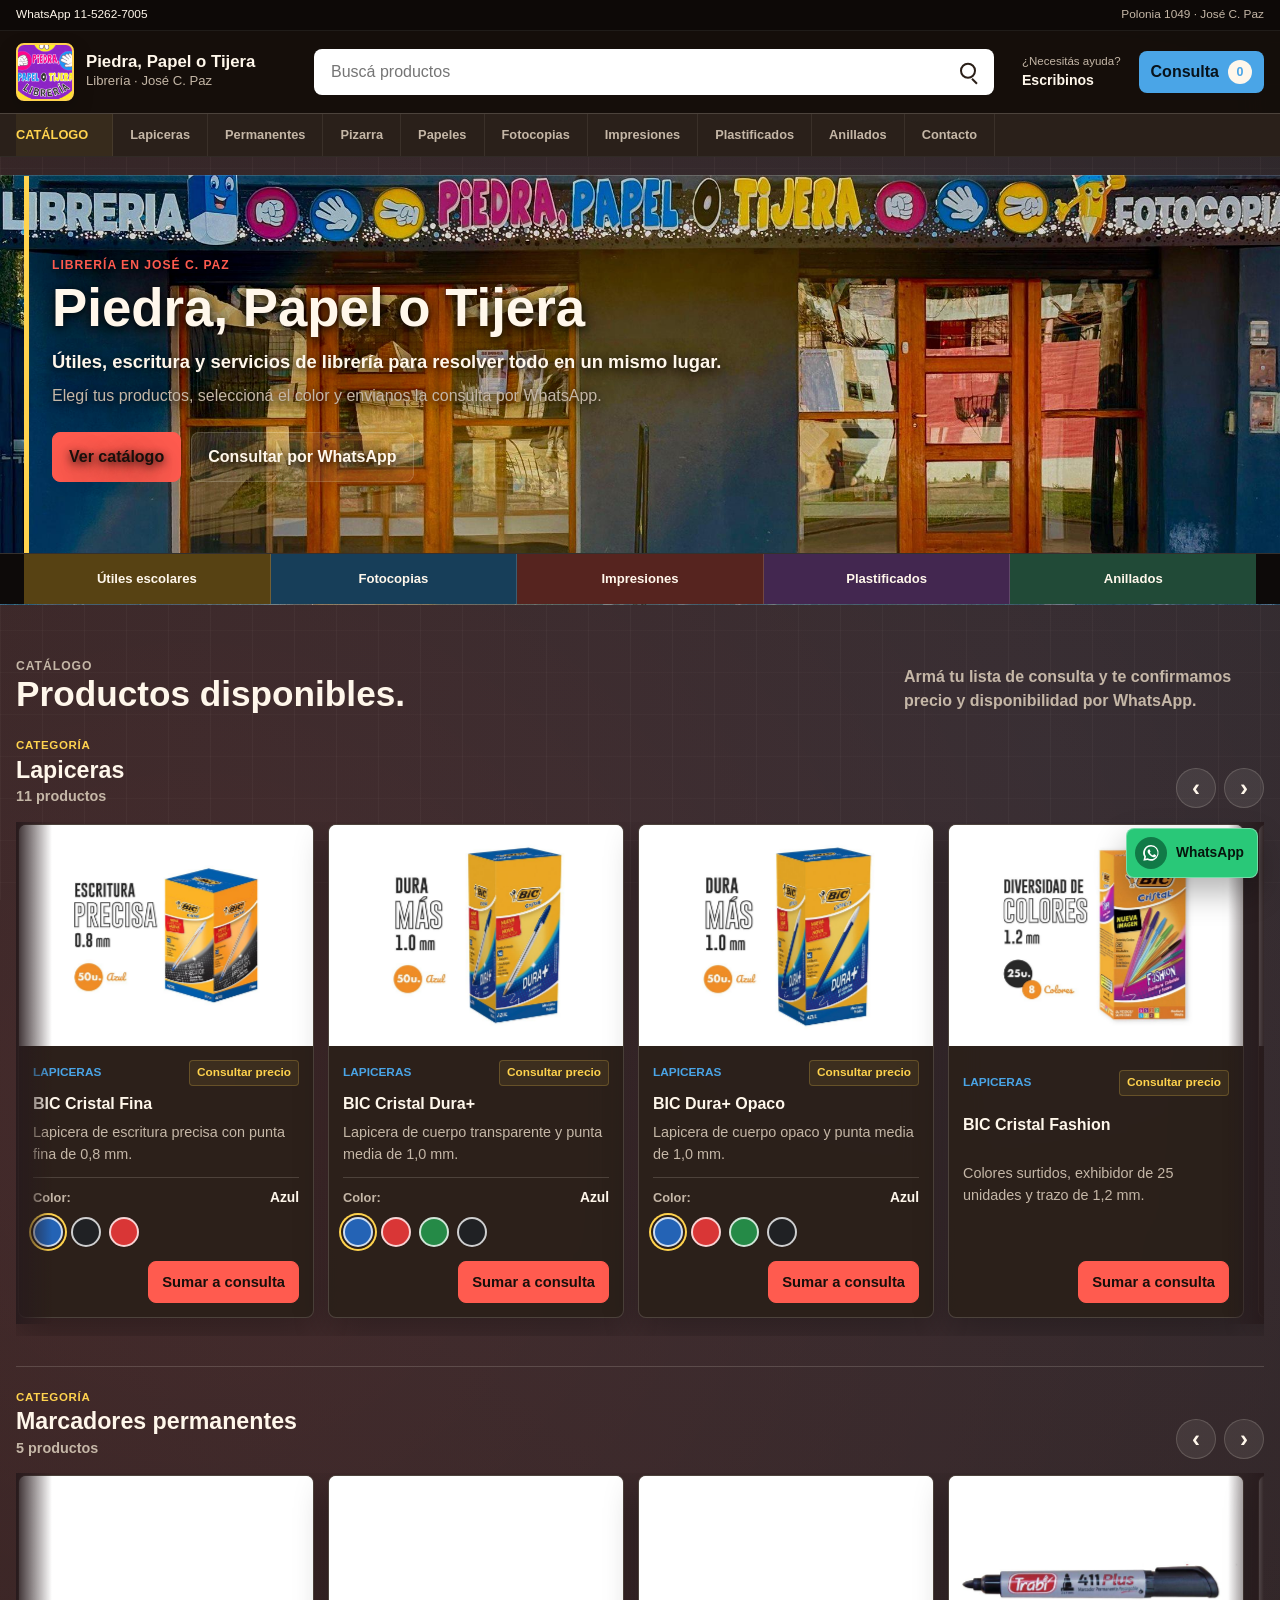
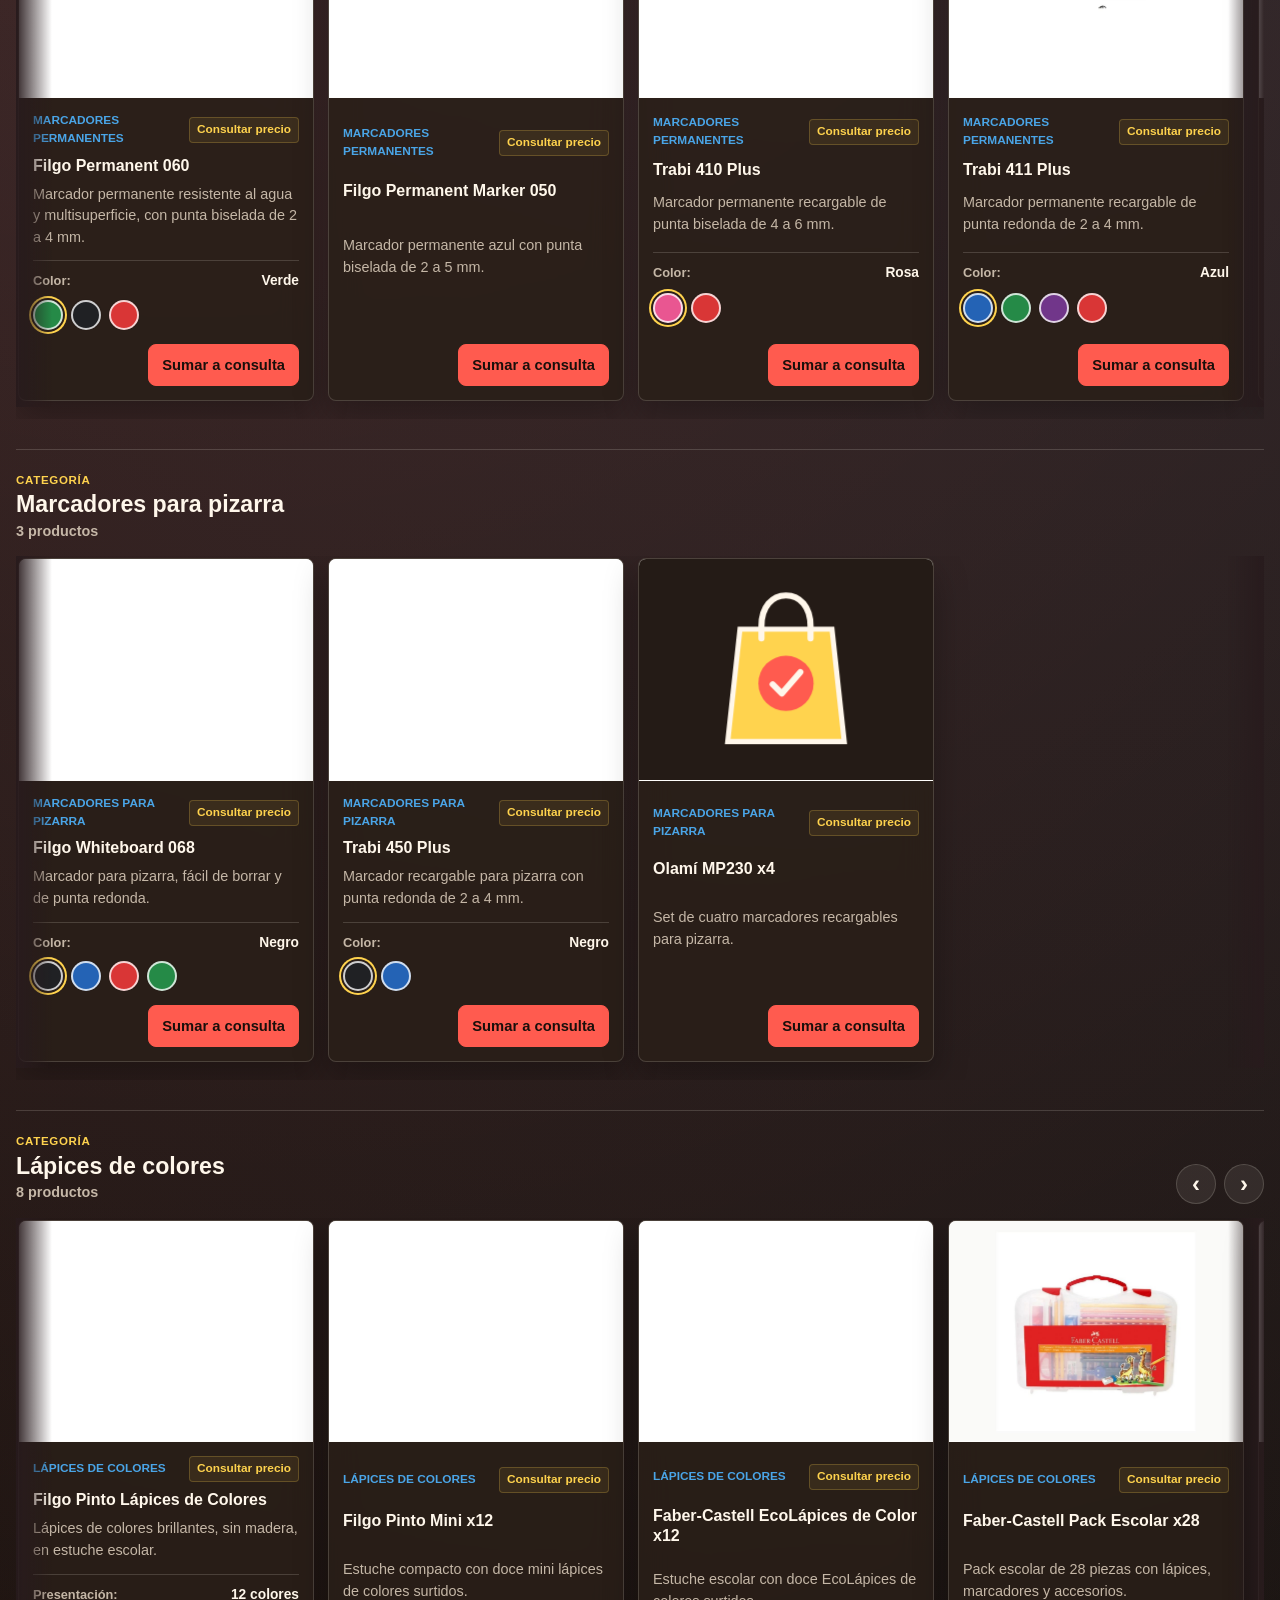
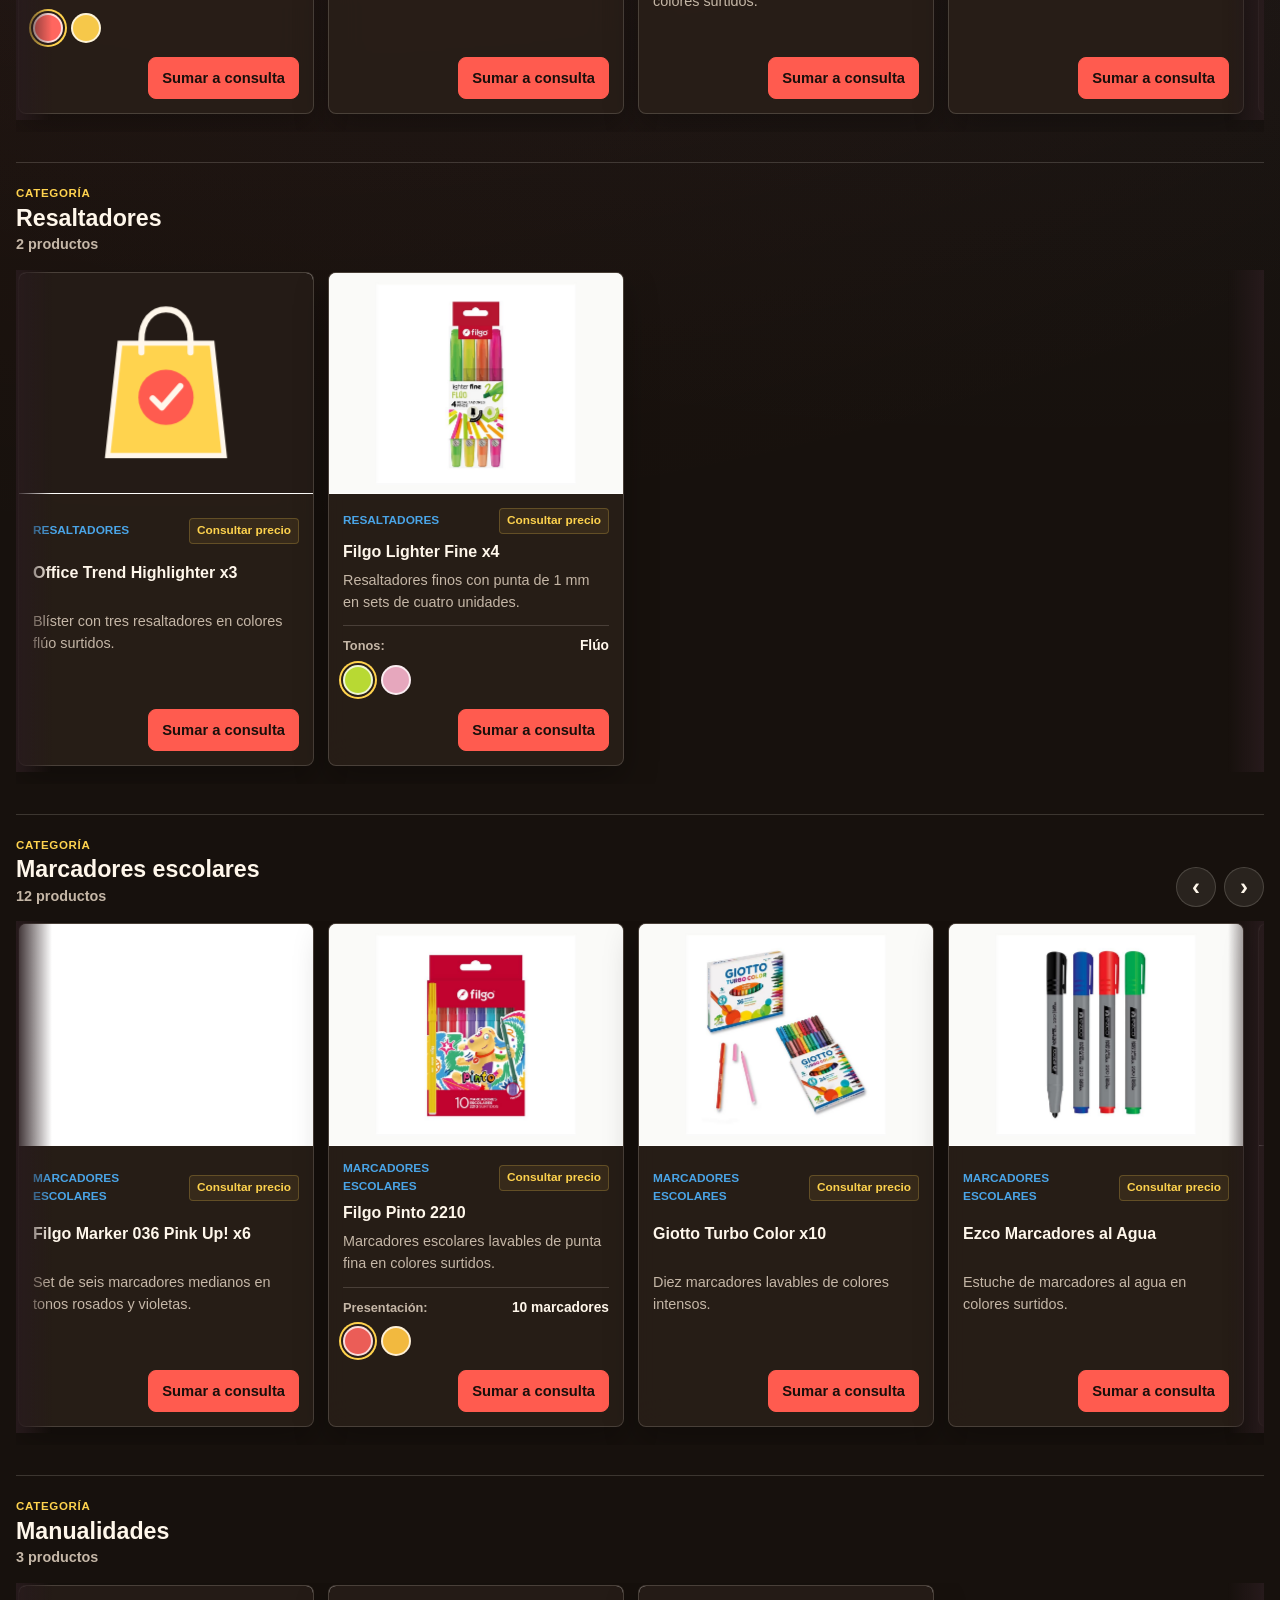
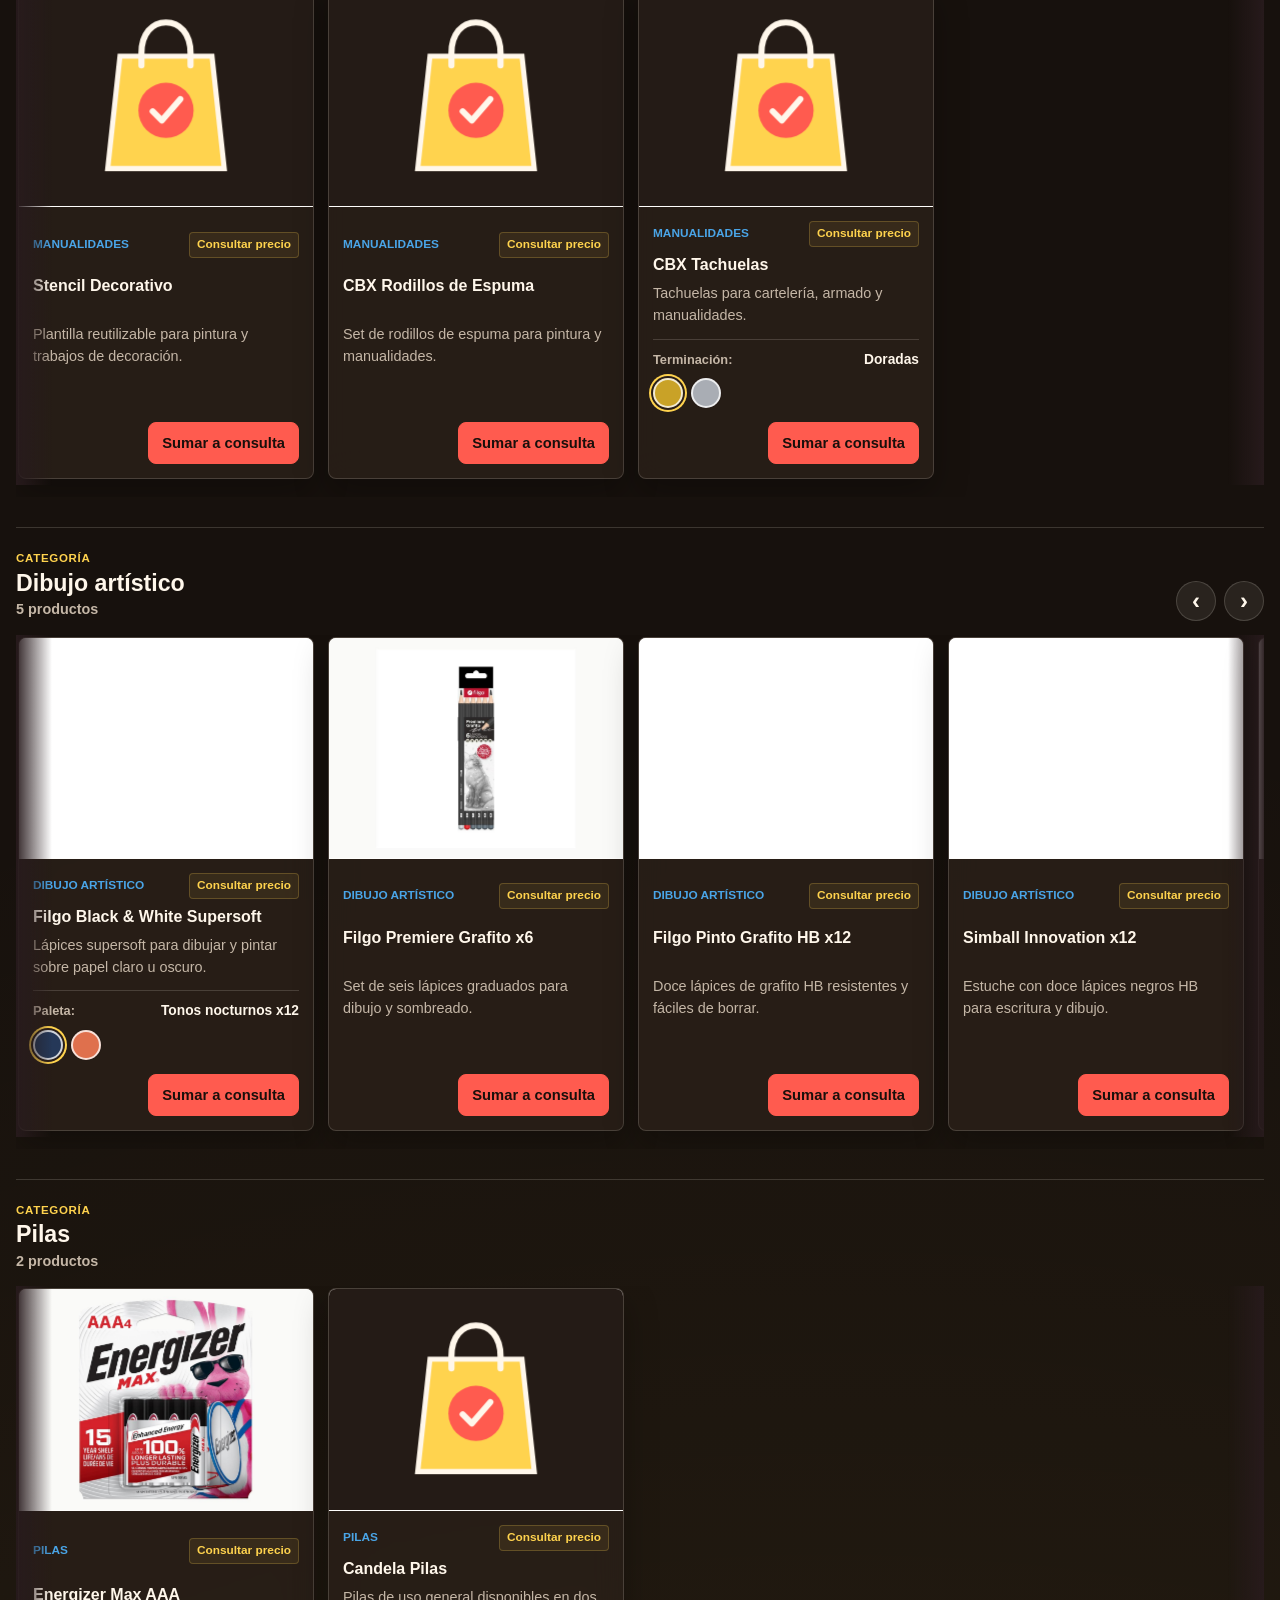
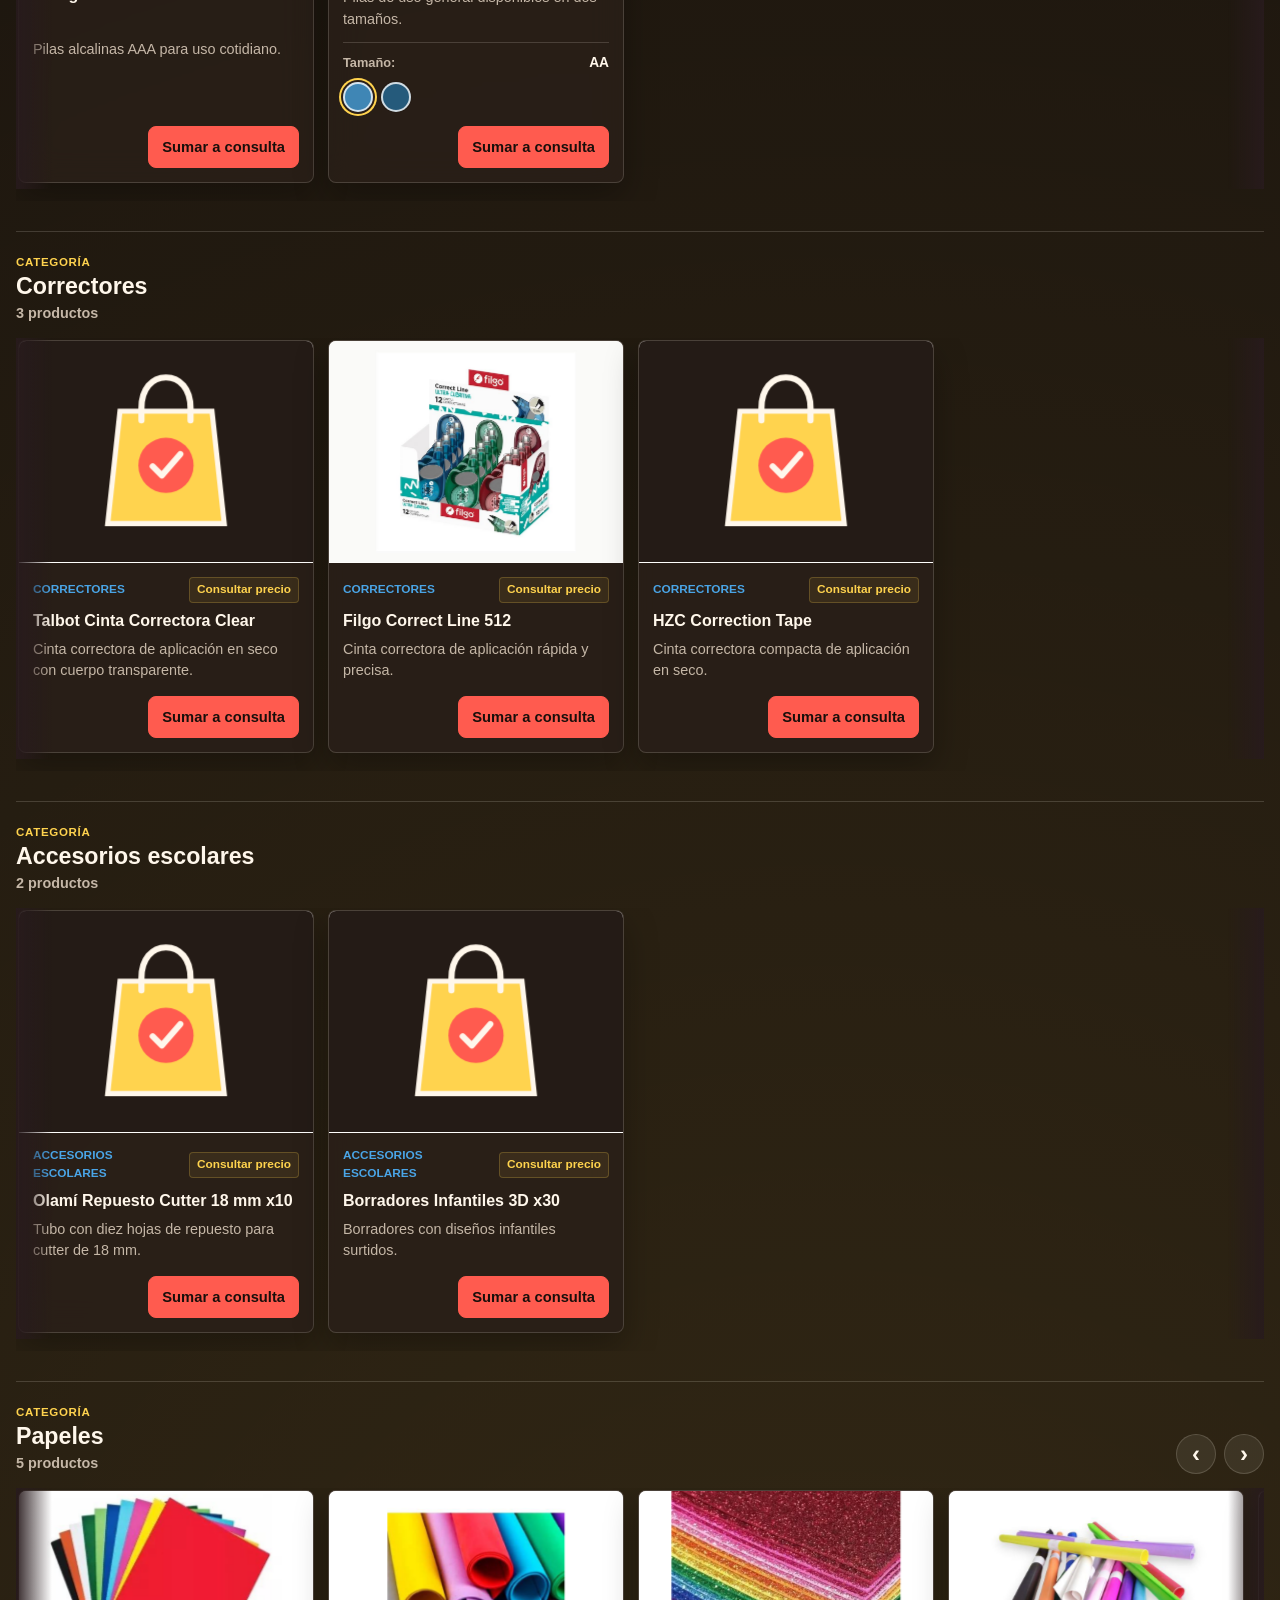
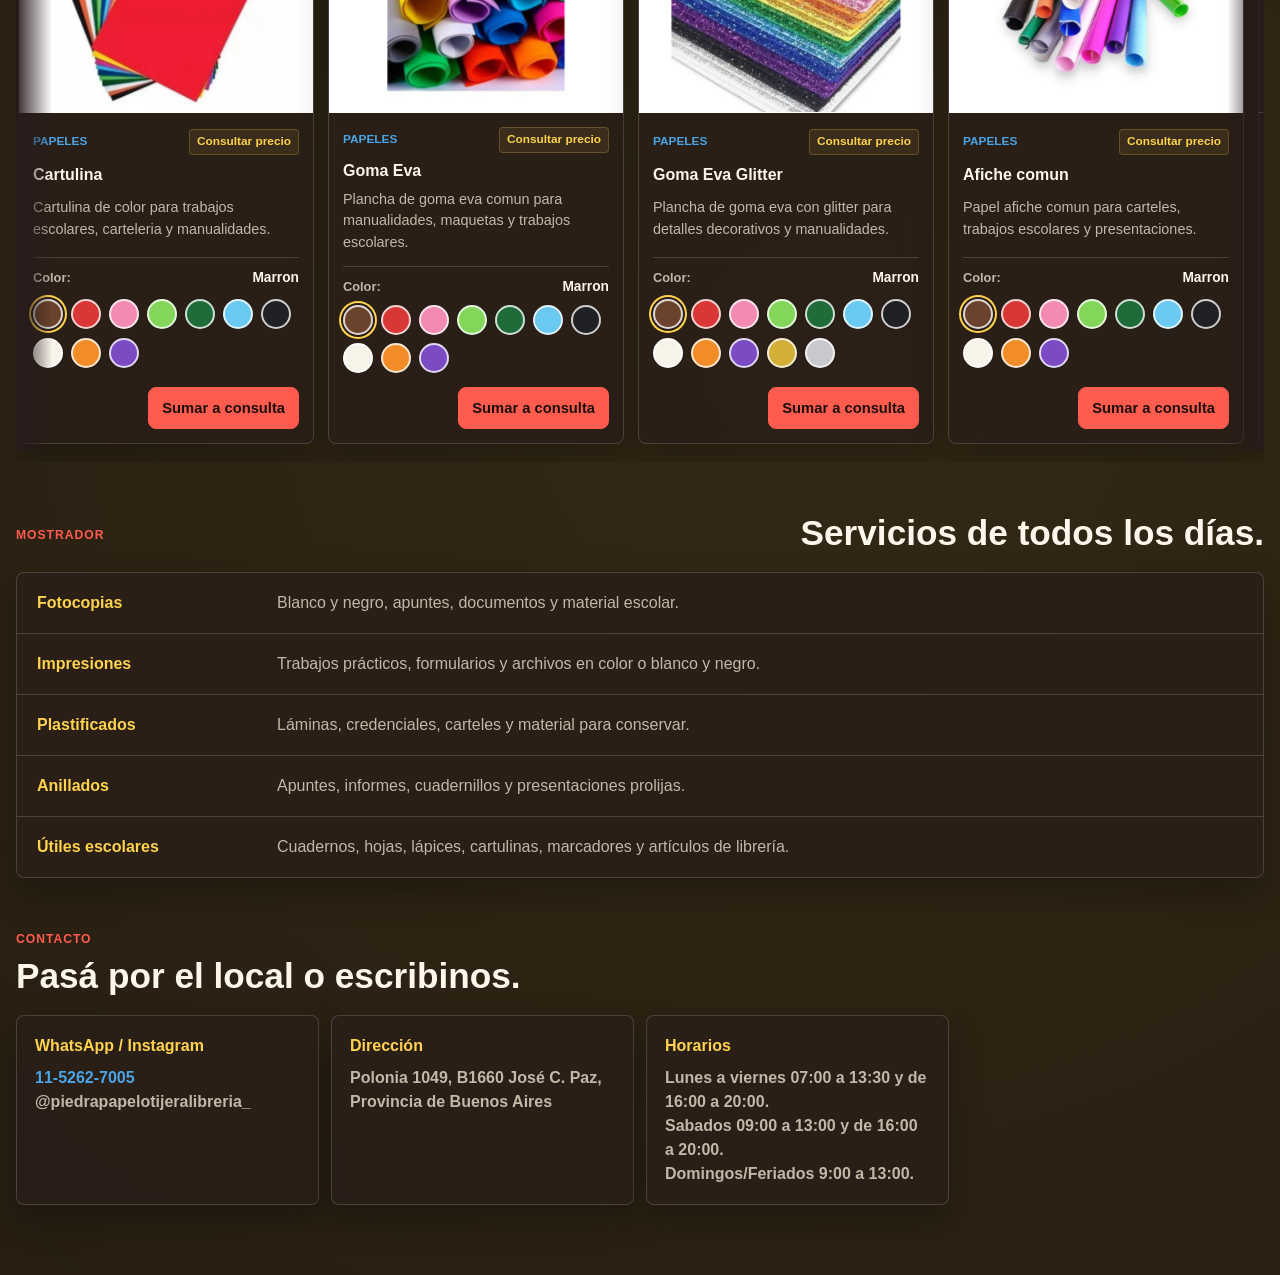
==== commit 66fa51cd: "Add files via upload" ====
--- a/index.html
+++ b/index.html
@@ -171,7 +171,7 @@
             <span>@piedrapapelotijeralibreria_</span></p>
           <p><strong>Dirección</strong><span>Polonia 1049, B1660 José C. Paz, Provincia de Buenos Aires</span></p>
           <p><strong>Horarios</strong><span>Lunes a viernes 07:00 a 13:30 y de 16:00 a 20:00.</span>
-            <spam>Sabados 09:00 a 13:00 y de 16:00 a 20:00.</spam>
+            <span>Sabados 09:00 a 13:00 y de 16:00 a 20:00.</span>
             <span>Domingos/Feriados 9:00 a 13:00.</span></p>
         </div>
       </section>
@@ -217,7 +217,11 @@
       rel="noopener noreferrer"
       aria-label="Consultar por WhatsApp"
     >
-      <span aria-hidden="true">W</span>
+      <span aria-hidden="true">
+        <svg viewBox="0 0 32 32" focusable="false">
+          <path d="M16.05 4.2a11.5 11.5 0 0 0-9.85 17.4L4.9 27.4l5.95-1.24A11.5 11.5 0 1 0 16.05 4.2Zm0 2.18a9.32 9.32 0 0 1 7.88 14.3 9.27 9.27 0 0 1-11.97 3.18l-.43-.24-3.55.74.76-3.45-.28-.46a9.3 9.3 0 0 1 7.59-14.07Zm-3.13 4.5c-.2 0-.52.07-.8.38-.27.31-1.04 1.02-1.04 2.48s1.07 2.88 1.22 3.08c.15.2 2.08 3.33 5.14 4.53 2.55 1 3.07.8 3.62.75.55-.05 1.78-.73 2.03-1.43.25-.7.25-1.3.17-1.43-.07-.12-.27-.2-.57-.35-.3-.15-1.78-.88-2.06-.98-.27-.1-.47-.15-.67.15-.2.3-.77.98-.94 1.18-.17.2-.35.22-.65.07-.3-.15-1.25-.46-2.39-1.47-.88-.78-1.48-1.75-1.65-2.05-.17-.3-.02-.46.13-.61.13-.13.3-.35.45-.52.15-.17.2-.3.3-.5.1-.2.05-.37-.02-.52-.08-.15-.67-1.63-.92-2.22-.24-.58-.49-.5-.67-.5h-.6Z" />
+        </svg>
+      </span>
       <strong>WhatsApp</strong>
     </a>
 
--- a/styles.css
+++ b/styles.css
@@ -1312,16 +1312,22 @@
   transition: transform 0.18s var(--ease), box-shadow 0.18s var(--ease);
 }
 
-.floating-whatsapp span {
-  display: grid;
-  place-items: center;
-  width: 32px;
+.floating-whatsapp span {
+  display: grid;
+  place-items: center;
+  width: 32px;
   height: 32px;
   color: #fff;
   background: #117a47;
-  border-radius: 50%;
-  font-weight: 900;
-}
+  border-radius: 50%;
+  font-weight: 900;
+}
+
+.floating-whatsapp svg {
+  width: 22px;
+  height: 22px;
+  fill: currentColor;
+}
 
 .floating-whatsapp:hover {
   transform: translateY(-2px);
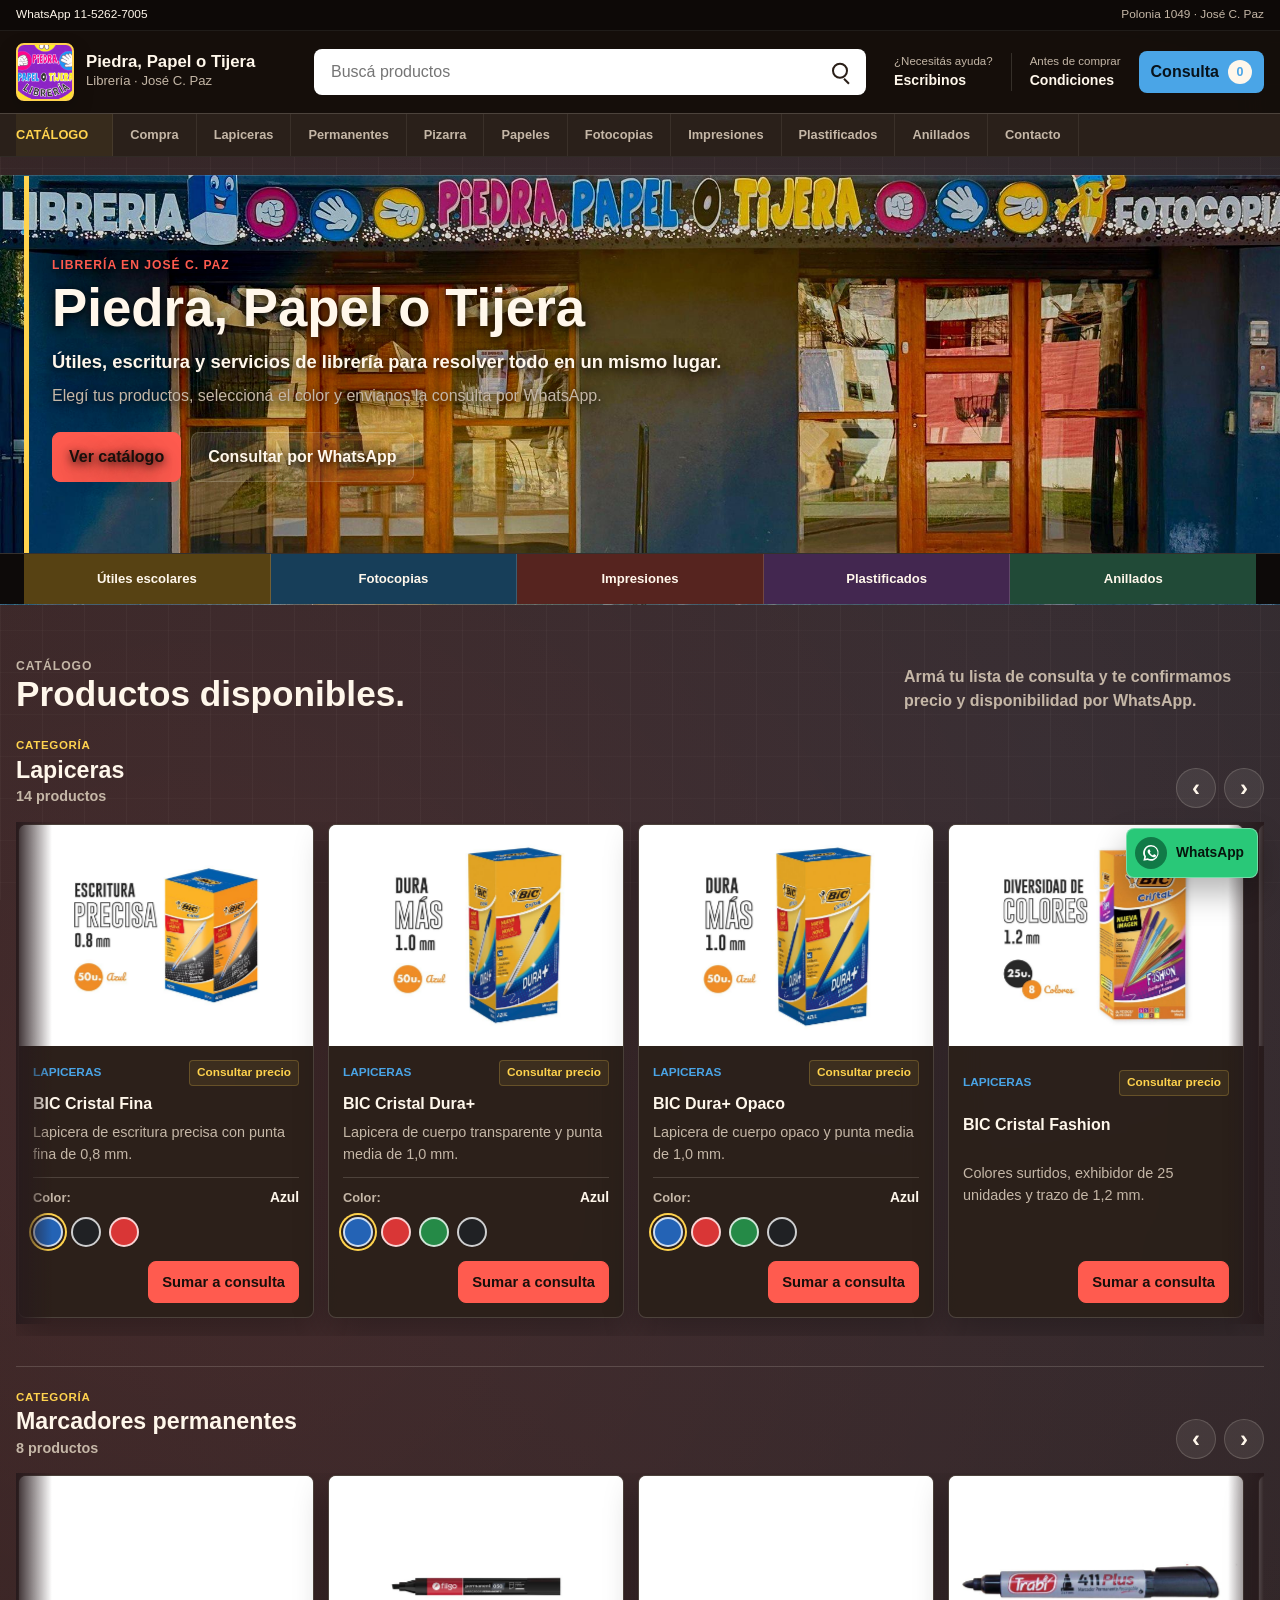
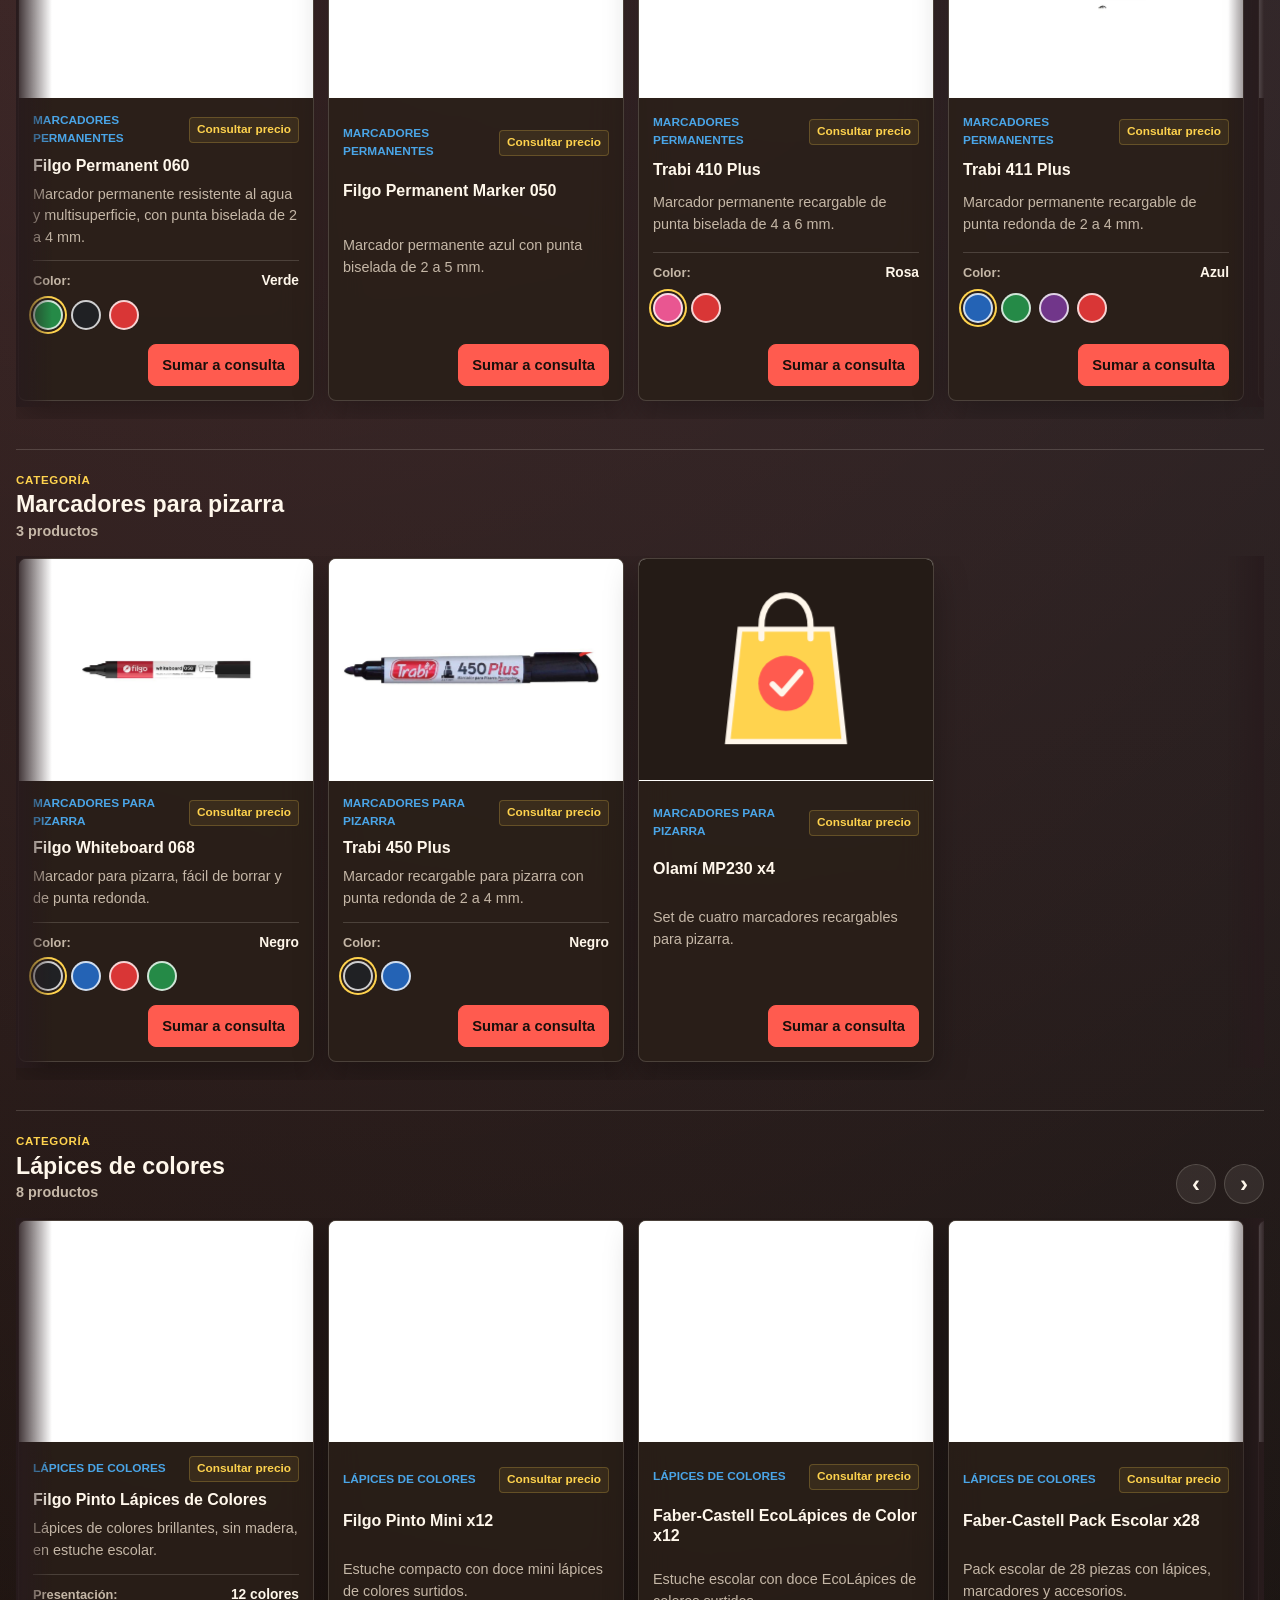
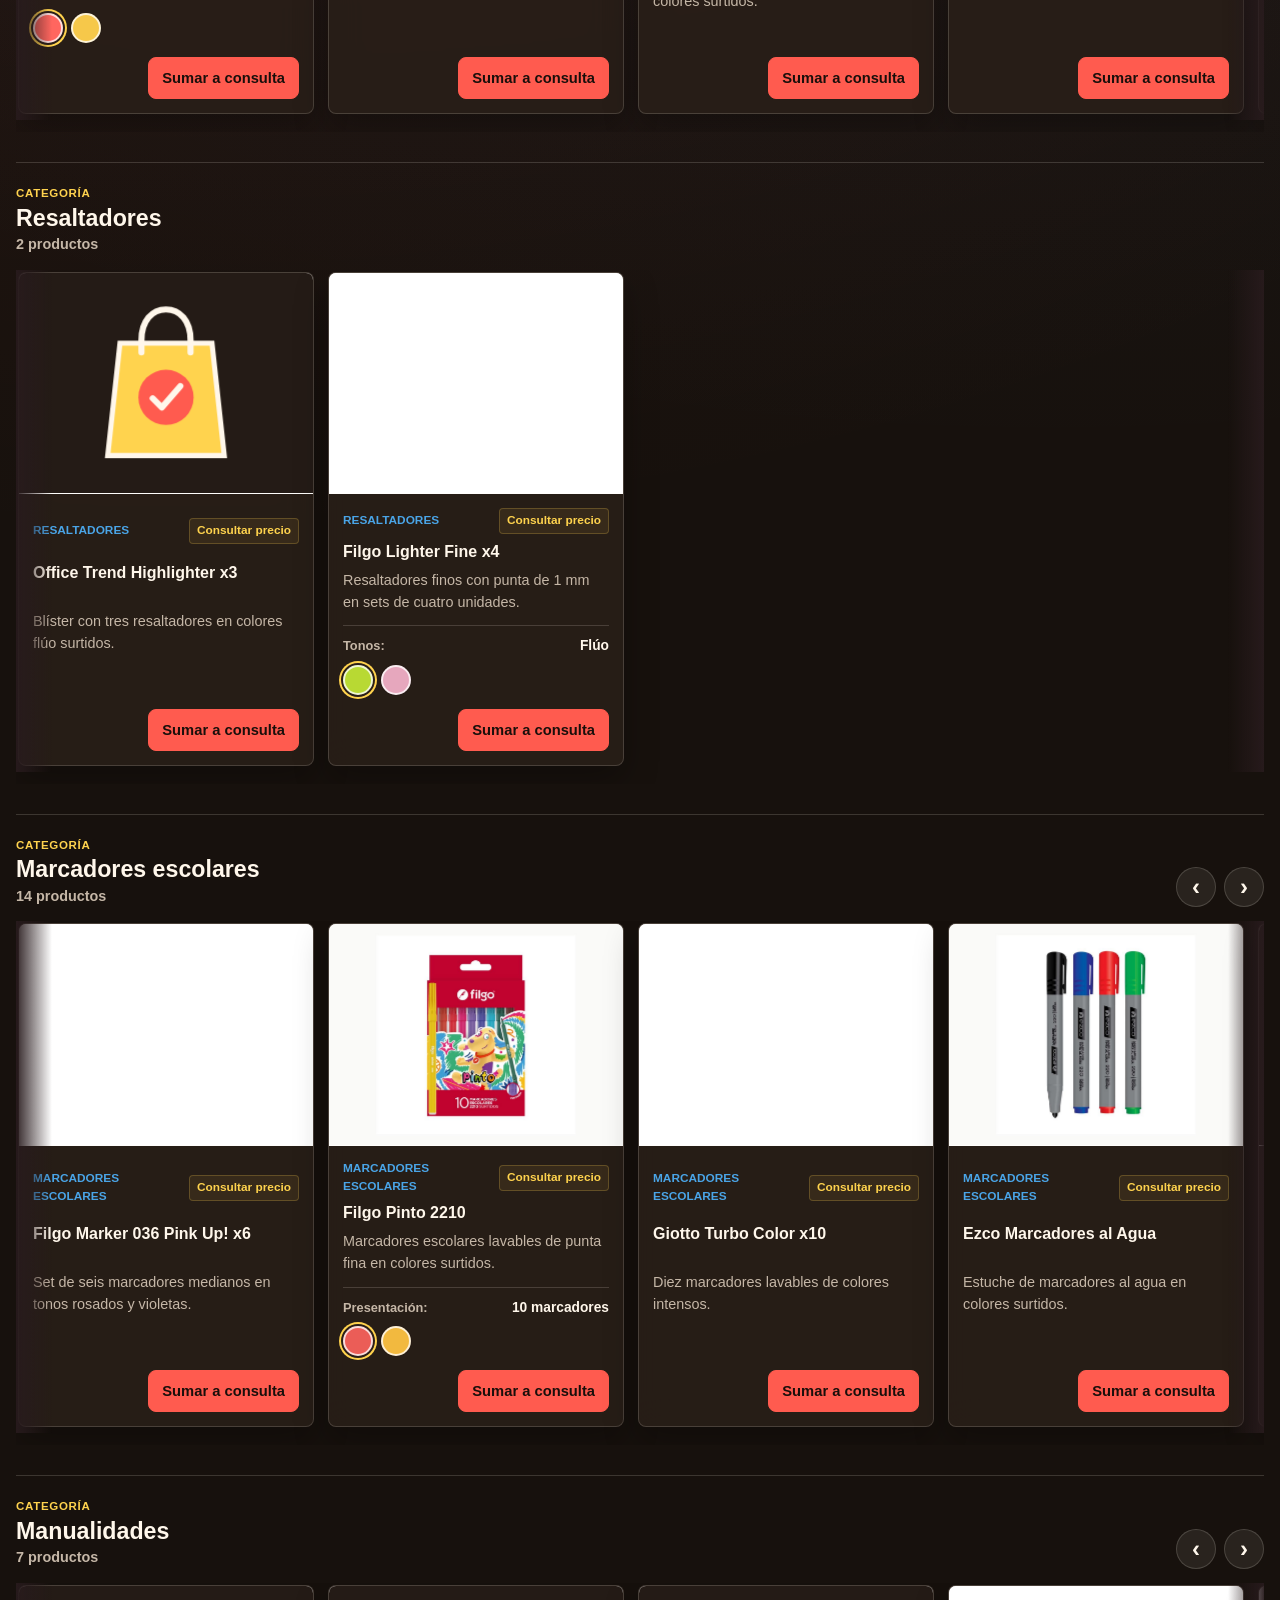
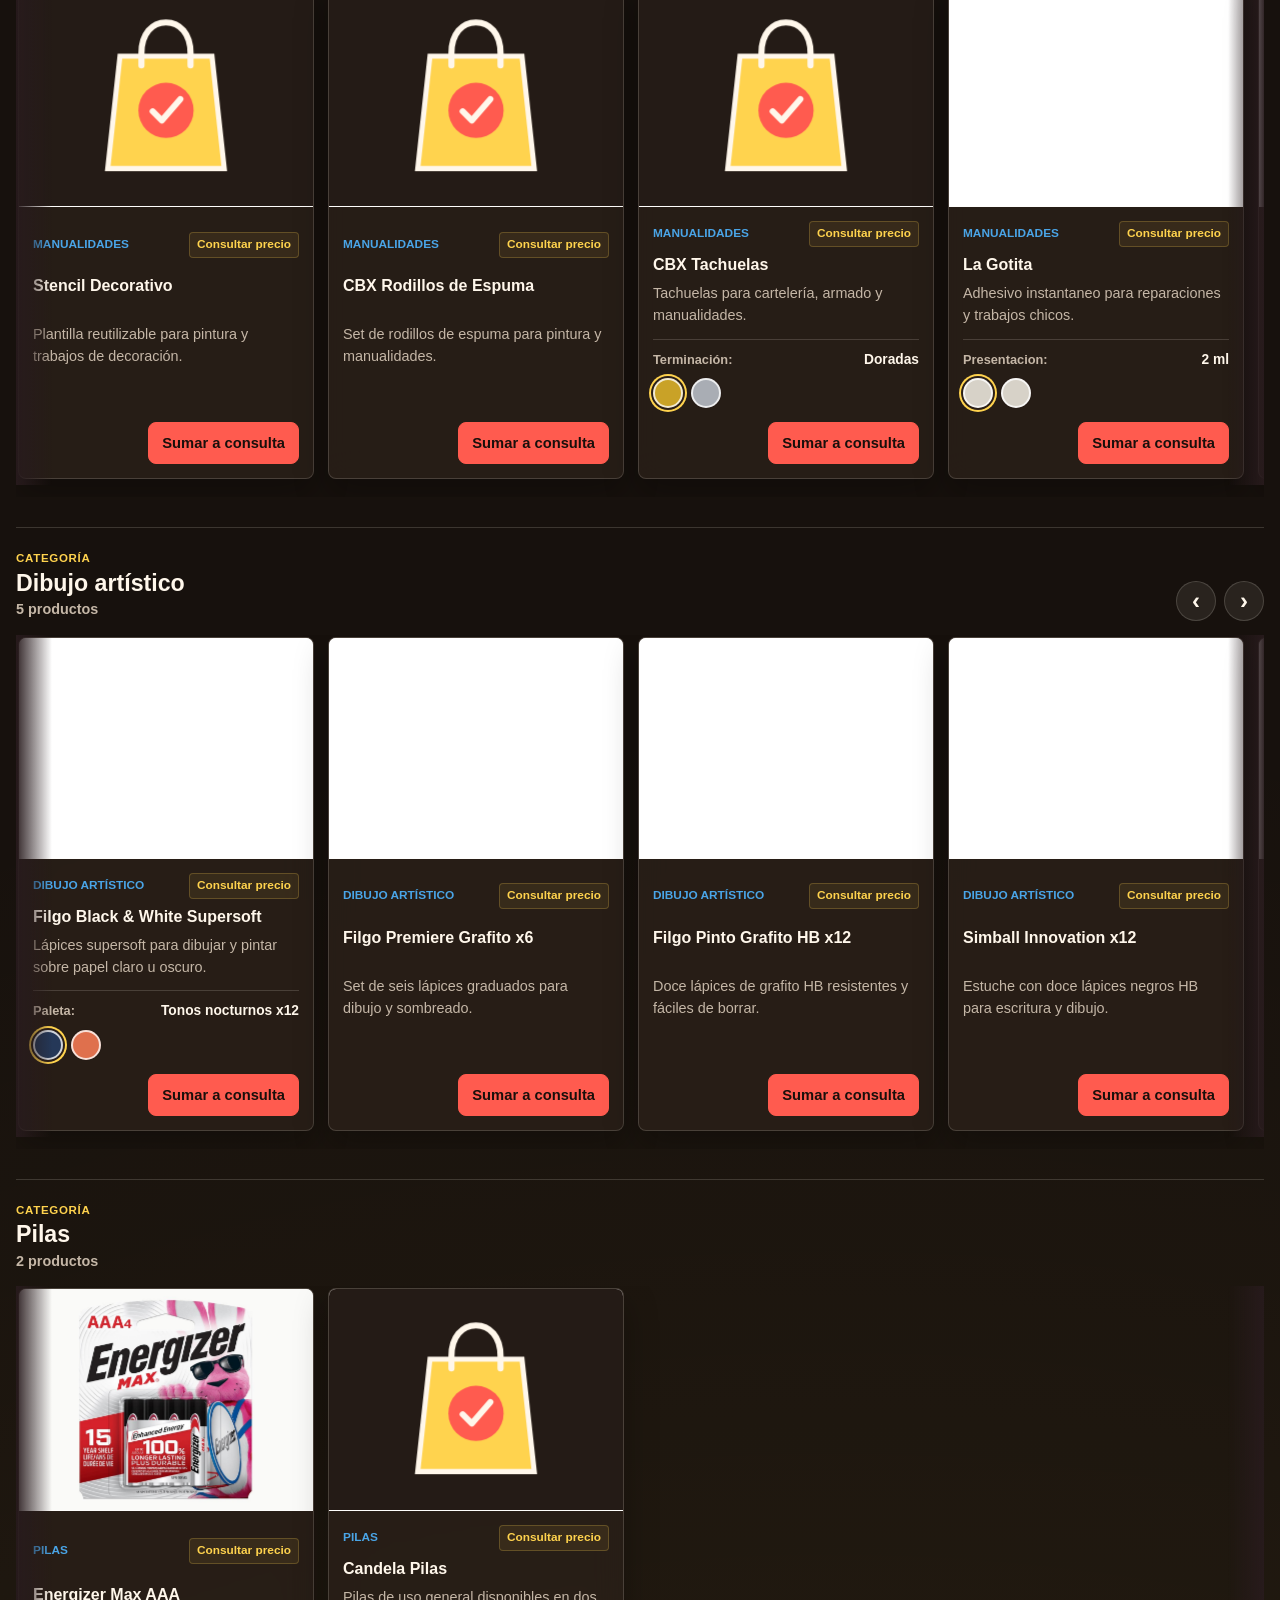
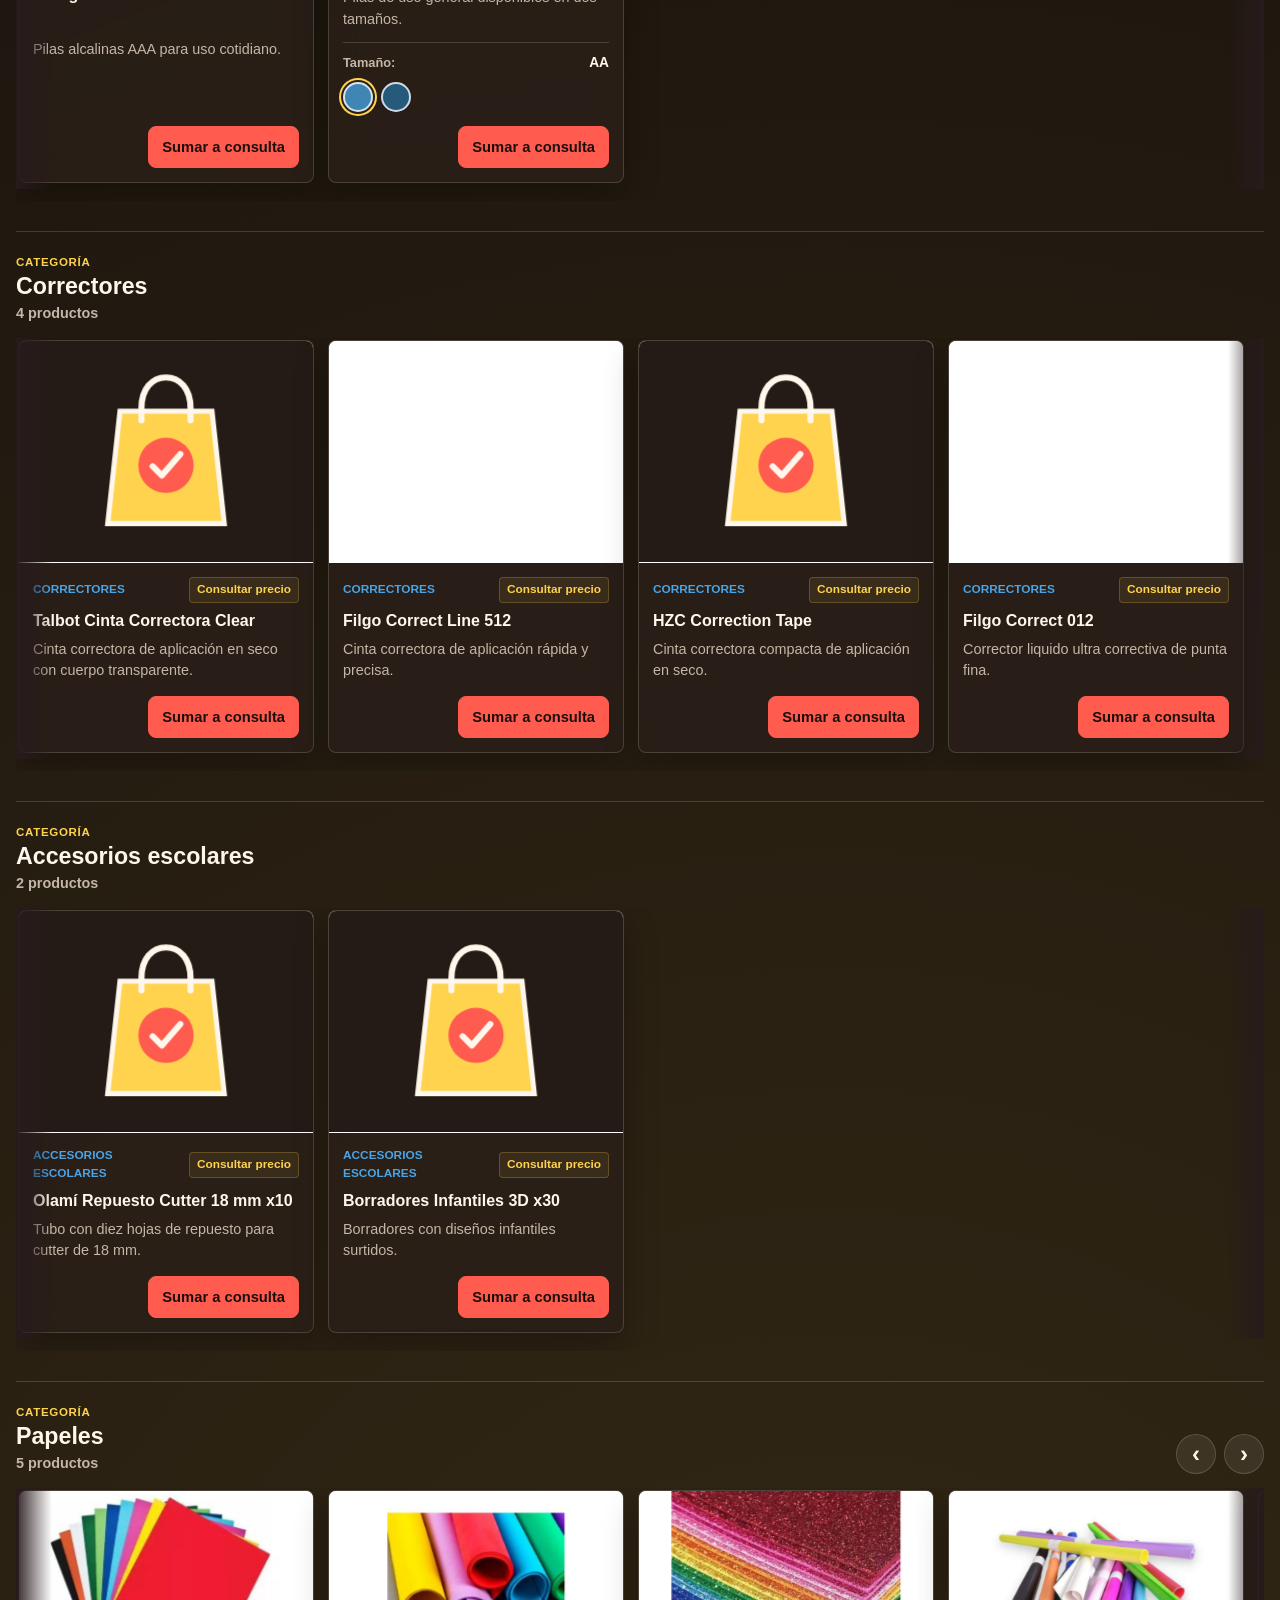
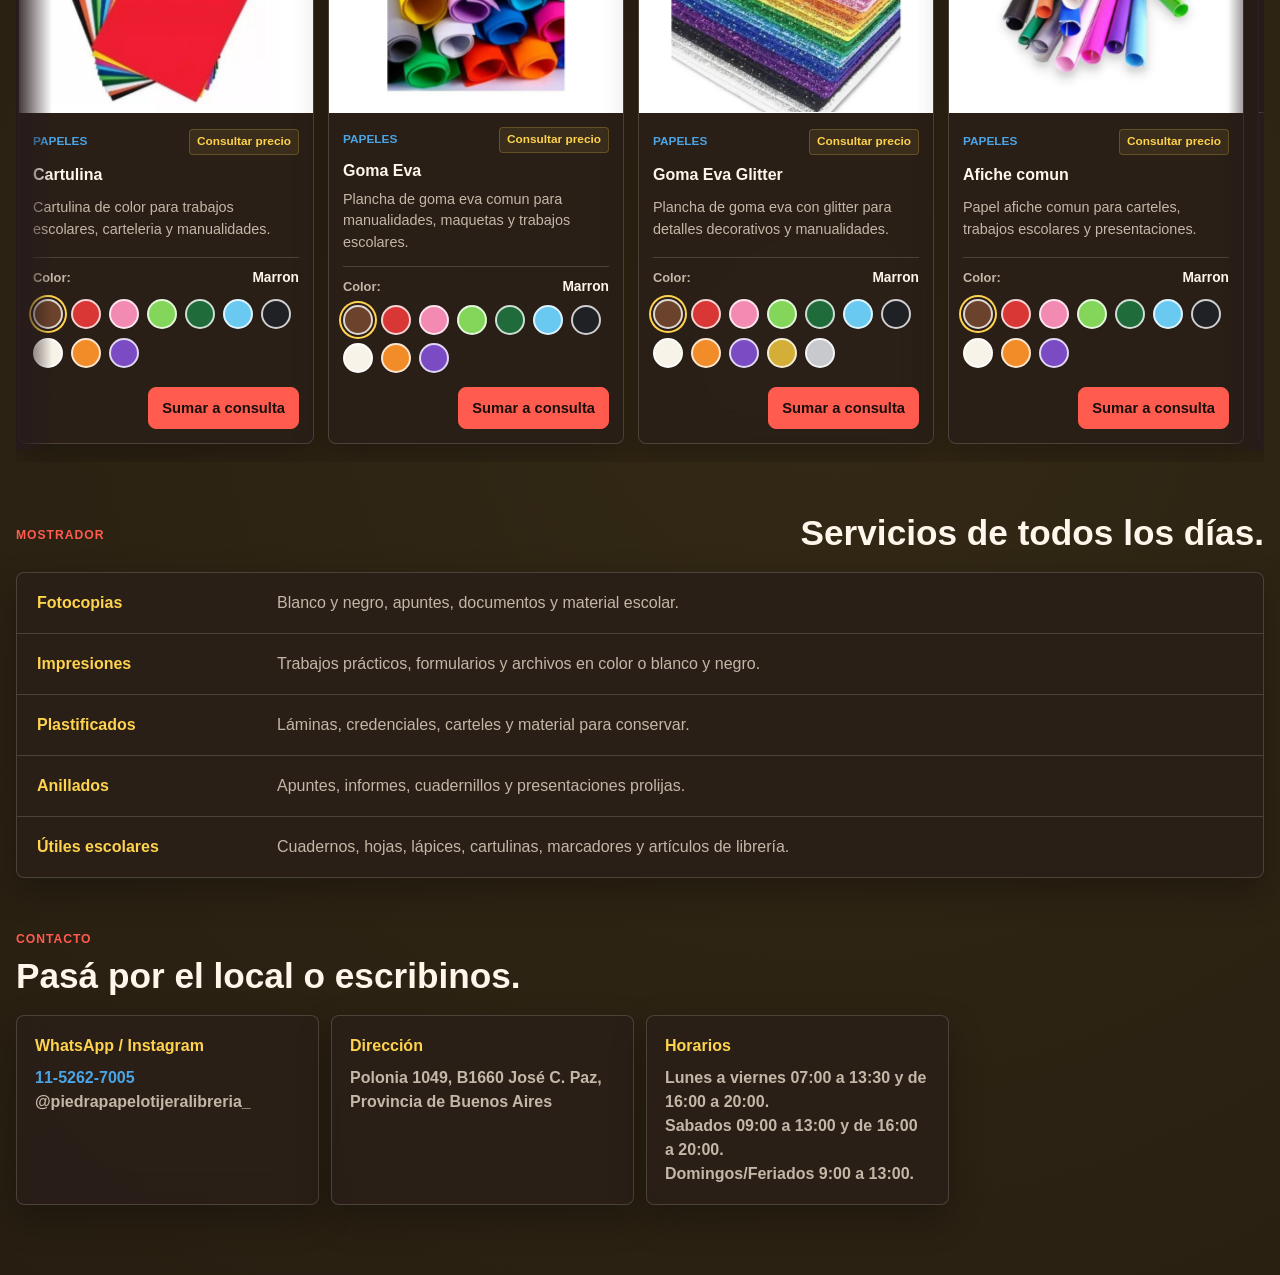
==== commit d894a24c: "Add files via upload" ====
--- a/index.html
+++ b/index.html
@@ -65,7 +65,11 @@
             <small>¿Necesitás ayuda?</small>
             <strong>Escribinos</strong>
           </a>
-          <button class="cart-button" id="cartButton" type="button" aria-controls="cartPanel" aria-expanded="false" aria-label="Abrir lista de consulta">
+          <a class="header-conditions" href="condiciones-compra.html">
+            <small>Antes de comprar</small>
+            <strong>Condiciones</strong>
+          </a>
+          <button class="cart-button" id="cartButton" type="button" aria-controls="cartPanel" aria-expanded="false" aria-label="Abrir lista de consulta">
             <span class="cart-button__label">Consulta</span>
             <span class="cart-button__count" id="cartCount">0</span>
           </button>
@@ -75,7 +79,8 @@
       <nav class="category-nav" aria-label="Navegación principal">
         <div class="category-nav__inner">
           <a class="category-nav__lead" href="#catalogo" data-category-filter="Todos">Catálogo</a>
-          <a href="#catalogo" data-category-filter="Lapiceras">Lapiceras</a>
+          <a href="condiciones-compra.html">Compra</a>
+          <a href="#catalogo" data-category-filter="Lapiceras">Lapiceras</a>
           <a href="#catalogo" data-category-filter="Marcadores permanentes">Permanentes</a>
           <a href="#catalogo" data-category-filter="Marcadores para pizarra">Pizarra</a>
           <a href="#catalogo" data-category-filter="Papeles">Papeles</a>
--- a/styles.css
+++ b/styles.css
@@ -320,25 +320,35 @@
   gap: 18px;
 }
 
-.header-help small,
-.header-help strong {
-  display: block;
-  white-space: nowrap;
-}
-
-.header-help small {
-  color: var(--muted);
-  font-size: 0.72rem;
-}
-
-.header-help strong {
-  color: var(--ink);
-  font-size: 0.88rem;
-}
-
-.header-help:hover strong {
-  color: var(--yellow);
-}
+.header-help small,
+.header-help strong,
+.header-conditions small,
+.header-conditions strong {
+  display: block;
+  white-space: nowrap;
+}
+
+.header-help small,
+.header-conditions small {
+  color: var(--muted);
+  font-size: 0.72rem;
+}
+
+.header-help strong,
+.header-conditions strong {
+  color: var(--ink);
+  font-size: 0.88rem;
+}
+
+.header-help:hover strong,
+.header-conditions:hover strong {
+  color: var(--yellow);
+}
+
+.header-conditions {
+  padding-left: 18px;
+  border-left: 1px solid rgba(255, 247, 235, 0.14);
+}
 
 .category-nav {
   position: relative;
@@ -1329,15 +1339,219 @@
   fill: currentColor;
 }
 
-.floating-whatsapp:hover {
-  transform: translateY(-2px);
-  box-shadow: 0 18px 38px rgba(0, 0, 0, 0.38);
-}
-
-[data-reveal] {
-  opacity: 0;
-  transform: translateY(12px);
-  transition: opacity 0.35s var(--ease), transform 0.35s var(--ease);
+.floating-whatsapp:hover {
+  transform: translateY(-2px);
+  box-shadow: 0 18px 38px rgba(0, 0, 0, 0.38);
+}
+
+.purchase-page {
+  background:
+    radial-gradient(circle at 12% 8%, rgba(255, 211, 78, 0.2), transparent 28%),
+    radial-gradient(circle at 88% 18%, rgba(74, 165, 231, 0.2), transparent 34%),
+    linear-gradient(135deg, rgba(43, 31, 24, 0.92), rgba(20, 13, 9, 0.98)),
+    var(--paper);
+}
+
+.purchase-header {
+  display: flex;
+  align-items: center;
+  justify-content: space-between;
+  gap: 18px;
+  width: min(100% - 32px, 1080px);
+  min-height: 86px;
+  margin: 0 auto;
+}
+
+.purchase-main {
+  width: min(100% - 32px, 1080px);
+  margin: 0 auto 36px;
+}
+
+.purchase-hero {
+  display: grid;
+  grid-template-columns: auto 1fr;
+  gap: 22px;
+  align-items: center;
+  padding: clamp(28px, 5vw, 56px);
+  overflow: hidden;
+  color: #fff7eb;
+  background:
+    radial-gradient(circle at 90% 18%, rgba(74, 165, 231, 0.32), transparent 18%),
+    linear-gradient(135deg, #173653, #1d435c 52%, #21170f);
+  border: 1px solid rgba(255, 247, 235, 0.14);
+  border-radius: var(--radius);
+  box-shadow: var(--shadow-strong);
+}
+
+.purchase-badge {
+  display: grid;
+  place-items: center;
+  width: 58px;
+  height: 58px;
+  color: #201711;
+  background: var(--yellow);
+  border-radius: 50%;
+  font-size: 1.5rem;
+  font-weight: 900;
+}
+
+.purchase-hero h1 {
+  margin: 2px 0 8px;
+  font-size: clamp(2rem, 6vw, 4.1rem);
+  line-height: 0.95;
+  text-transform: uppercase;
+}
+
+.purchase-hero p {
+  max-width: 720px;
+  margin: 0;
+  color: #e7ddd3;
+  font-size: clamp(1rem, 2vw, 1.16rem);
+}
+
+.purchase-steps {
+  display: grid;
+  grid-template-columns: repeat(2, minmax(0, 1fr));
+  gap: 18px;
+  margin: 22px 0;
+}
+
+.purchase-step,
+.purchase-notice {
+  border: 1px solid rgba(255, 247, 235, 0.14);
+  border-radius: var(--radius);
+  box-shadow: var(--shadow);
+}
+
+.purchase-step {
+  position: relative;
+  min-height: 154px;
+  padding: 24px 24px 22px 70px;
+}
+
+.purchase-step span,
+.purchase-notice span {
+  display: grid;
+  place-items: center;
+  color: #fff;
+  font-weight: 900;
+}
+
+.purchase-step span {
+  position: absolute;
+  top: 24px;
+  left: 24px;
+  width: 34px;
+  height: 34px;
+  background: #2d78bc;
+  border-radius: 50%;
+}
+
+.purchase-step--violet span {
+  background: #7350ad;
+}
+
+.purchase-step--blue {
+  background: rgba(218, 236, 249, 0.92);
+}
+
+.purchase-step--violet {
+  background: rgba(235, 228, 247, 0.94);
+}
+
+.purchase-step h2,
+.purchase-notice h2 {
+  margin: 0 0 8px;
+  color: #1e1a18;
+  font-size: 1.08rem;
+  line-height: 1.2;
+}
+
+.purchase-step p,
+.purchase-notice p {
+  margin: 0;
+  color: #546374;
+  font-size: 0.96rem;
+  line-height: 1.4;
+}
+
+.purchase-notice {
+  display: grid;
+  grid-template-columns: auto 1fr;
+  gap: 14px;
+  align-items: start;
+  margin-top: 18px;
+  padding: 22px 24px;
+}
+
+.purchase-notice span {
+  width: 38px;
+  height: 38px;
+  border-radius: 50%;
+}
+
+.purchase-notice--important {
+  background: #fff3cf;
+}
+
+.purchase-notice--important span {
+  color: #22150d;
+  background: #ffc43d;
+}
+
+.purchase-notice--ready {
+  background: #e4f3eb;
+}
+
+.purchase-notice--ready span {
+  color: #fff;
+  background: #51ad74;
+  font-size: 0.82rem;
+}
+
+.purchase-actions {
+  display: flex;
+  align-items: center;
+  justify-content: center;
+  gap: 12px;
+  flex-wrap: wrap;
+  margin: 26px 0 0;
+}
+
+.purchase-back {
+  display: inline-flex;
+  align-items: center;
+  justify-content: center;
+  min-height: 46px;
+  padding: 0 18px;
+  color: var(--ink);
+  background: rgba(255, 247, 235, 0.08);
+  border: 1px solid rgba(255, 247, 235, 0.18);
+  border-radius: var(--radius);
+  font-size: 0.9rem;
+  font-weight: 900;
+}
+
+.purchase-back:hover {
+  color: #201711;
+  background: var(--yellow);
+  border-color: var(--yellow);
+}
+
+.purchase-footer {
+  width: min(100% - 32px, 1080px);
+  margin: 0 auto 28px;
+  padding-top: 18px;
+  color: var(--muted);
+  border-top: 1px solid rgba(255, 247, 235, 0.16);
+  font-size: 0.92rem;
+  text-align: center;
+}
+
+[data-reveal] {
+  opacity: 0;
+  transform: translateY(12px);
+  transition: opacity 0.35s var(--ease), transform 0.35s var(--ease);
   transition-delay: var(--reveal-delay, 0ms);
 }
 
@@ -1397,9 +1611,13 @@
   }
 
   .contact-grid {
-    grid-template-columns: repeat(2, minmax(0, 1fr));
-  }
-}
+    grid-template-columns: repeat(2, minmax(0, 1fr));
+  }
+
+  .purchase-steps {
+    grid-template-columns: 1fr;
+  }
+}
 
 @media (max-width: 680px) {
   body {
@@ -1448,12 +1666,16 @@
     font-size: 0.88rem;
   }
 
-  .cart-button__label {
-    display: none;
-  }
-
-  .category-nav__inner {
-    width: 100%;
+  .cart-button__label {
+    display: none;
+  }
+
+  .header-conditions {
+    display: none;
+  }
+
+  .category-nav__inner {
+    width: 100%;
     padding-left: 12px;
     padding-right: 34px;
   }
@@ -1634,13 +1856,74 @@
     height: 62px;
   }
 
-  .cart-actions {
-    grid-template-columns: 1fr;
-  }
-
-  .floating-whatsapp {
-    right: 12px;
-    bottom: 12px;
+  .cart-actions {
+    grid-template-columns: 1fr;
+  }
+
+  .purchase-header {
+    align-items: flex-start;
+    width: min(100% - 24px, 1080px);
+    min-height: 0;
+    padding: 12px 0;
+  }
+
+  .purchase-header .brand-copy strong {
+    max-width: 170px;
+  }
+
+  .purchase-back--top {
+    display: none;
+  }
+
+  .purchase-main {
+    width: min(100% - 24px, 1080px);
+    margin-bottom: 28px;
+  }
+
+  .purchase-hero {
+    grid-template-columns: 1fr;
+    gap: 14px;
+    padding: 26px 20px;
+  }
+
+  .purchase-badge {
+    width: 48px;
+    height: 48px;
+    font-size: 1.25rem;
+  }
+
+  .purchase-step {
+    min-height: 0;
+    padding: 22px 18px 20px 64px;
+  }
+
+  .purchase-step span {
+    left: 18px;
+    top: 22px;
+  }
+
+  .purchase-notice {
+    grid-template-columns: 1fr;
+    padding: 20px;
+  }
+
+  .purchase-actions {
+    align-items: stretch;
+    flex-direction: column;
+  }
+
+  .purchase-actions .button,
+  .purchase-actions .purchase-back {
+    width: 100%;
+  }
+
+  .purchase-footer {
+    width: min(100% - 24px, 1080px);
+  }
+
+  .floating-whatsapp {
+    right: 12px;
+    bottom: 12px;
     min-width: 48px;
     width: 48px;
     padding: 7px;
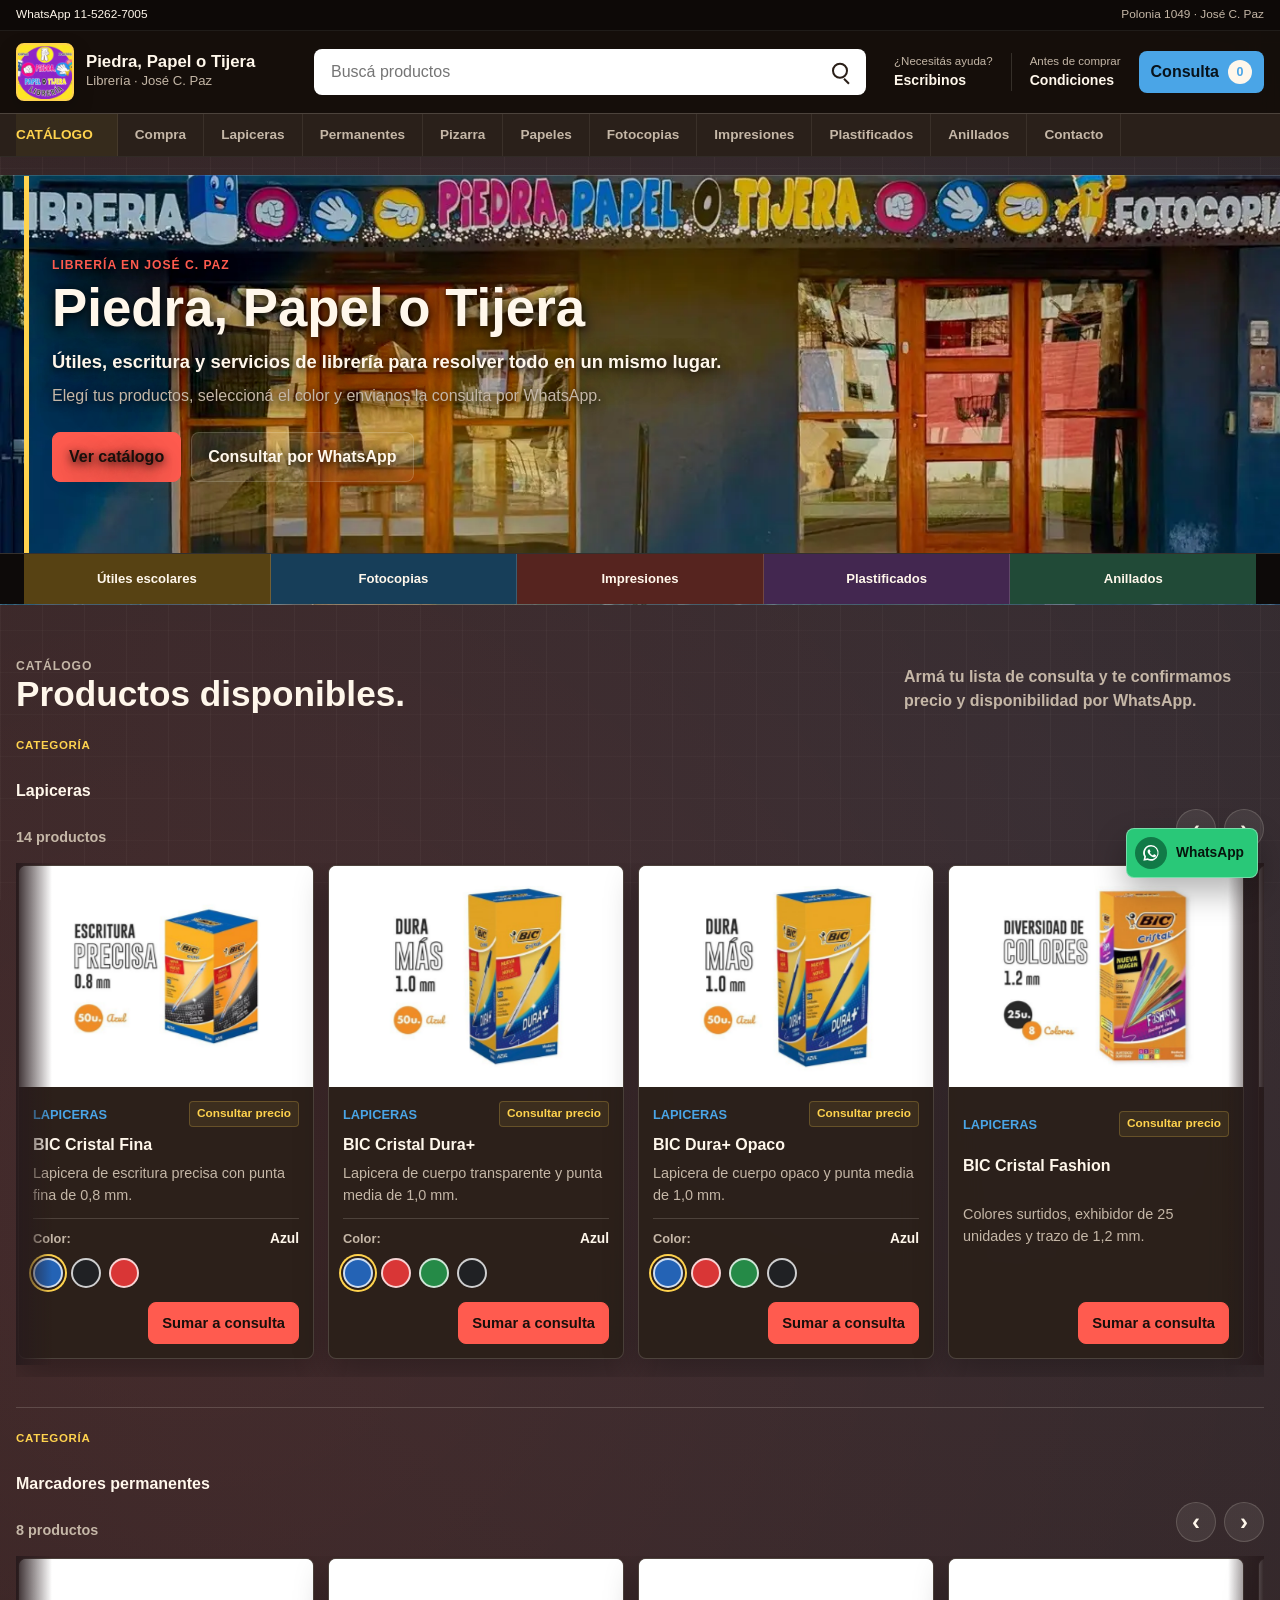
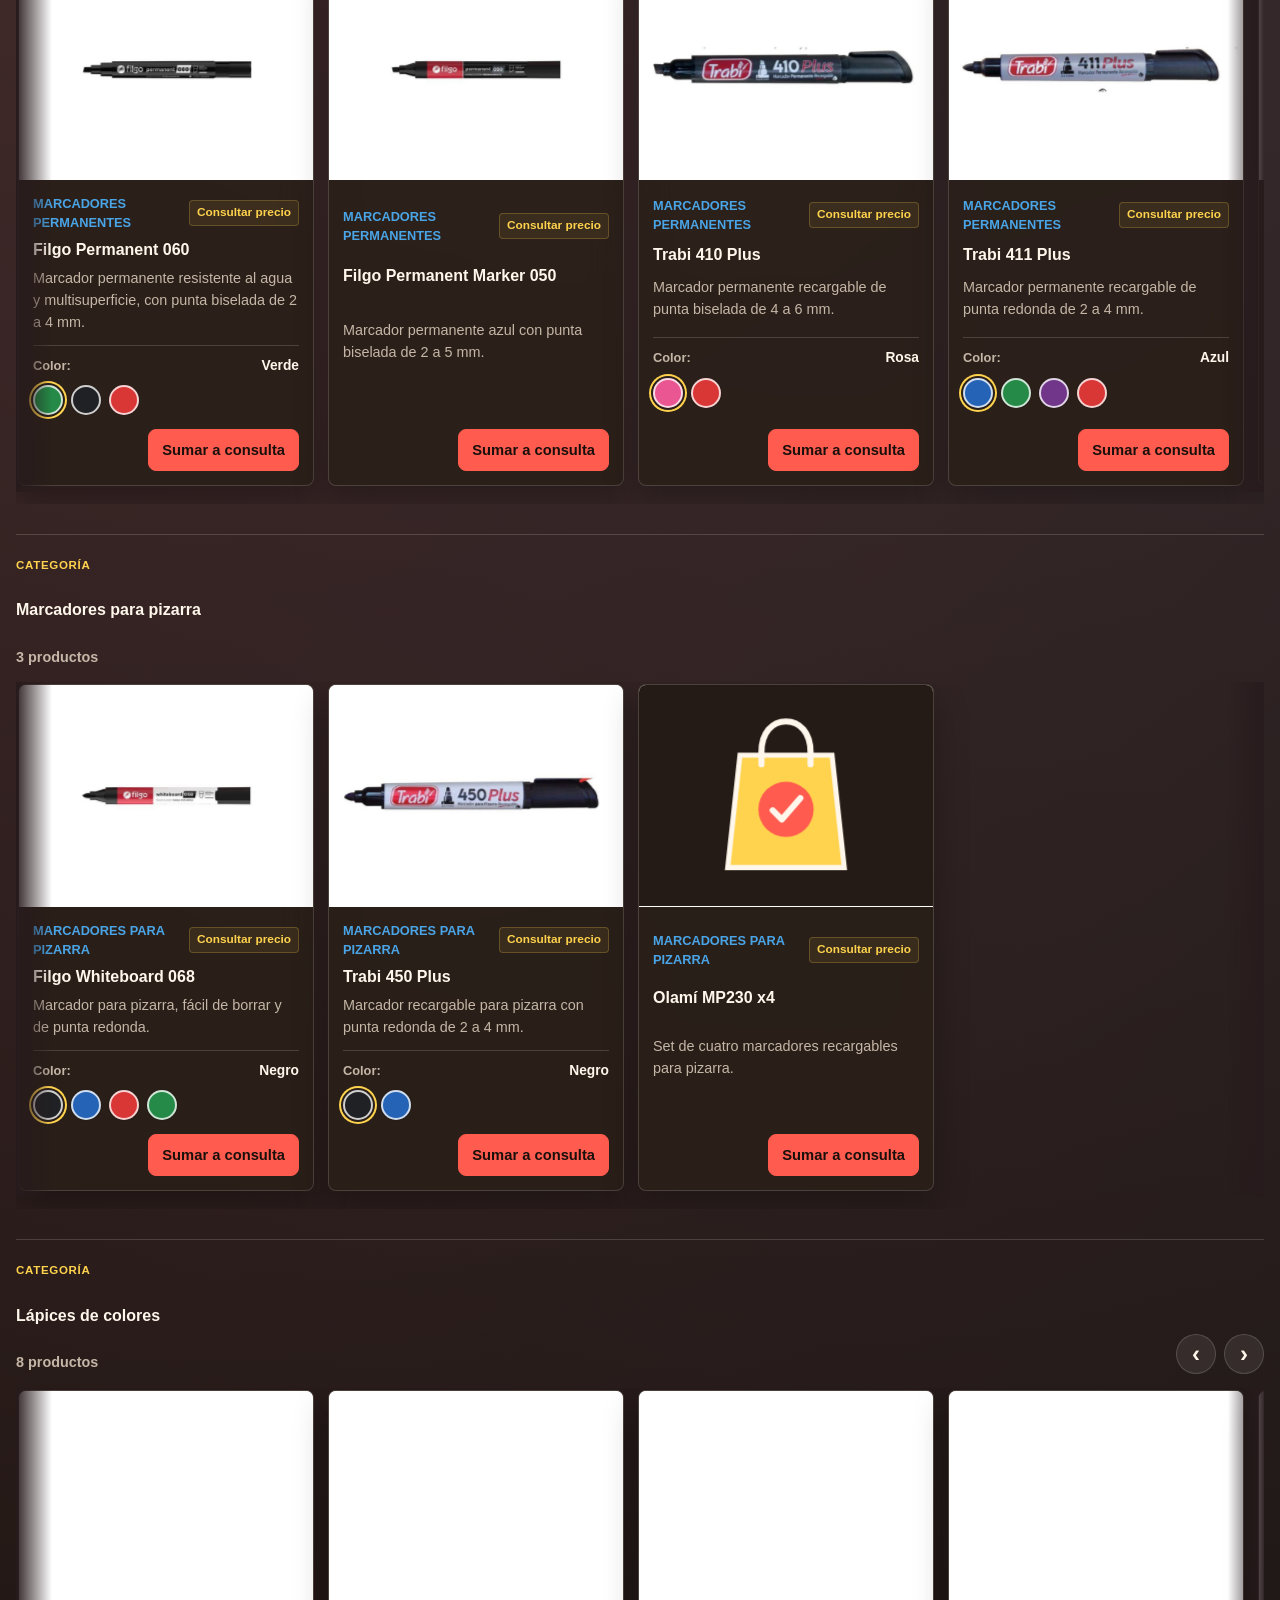
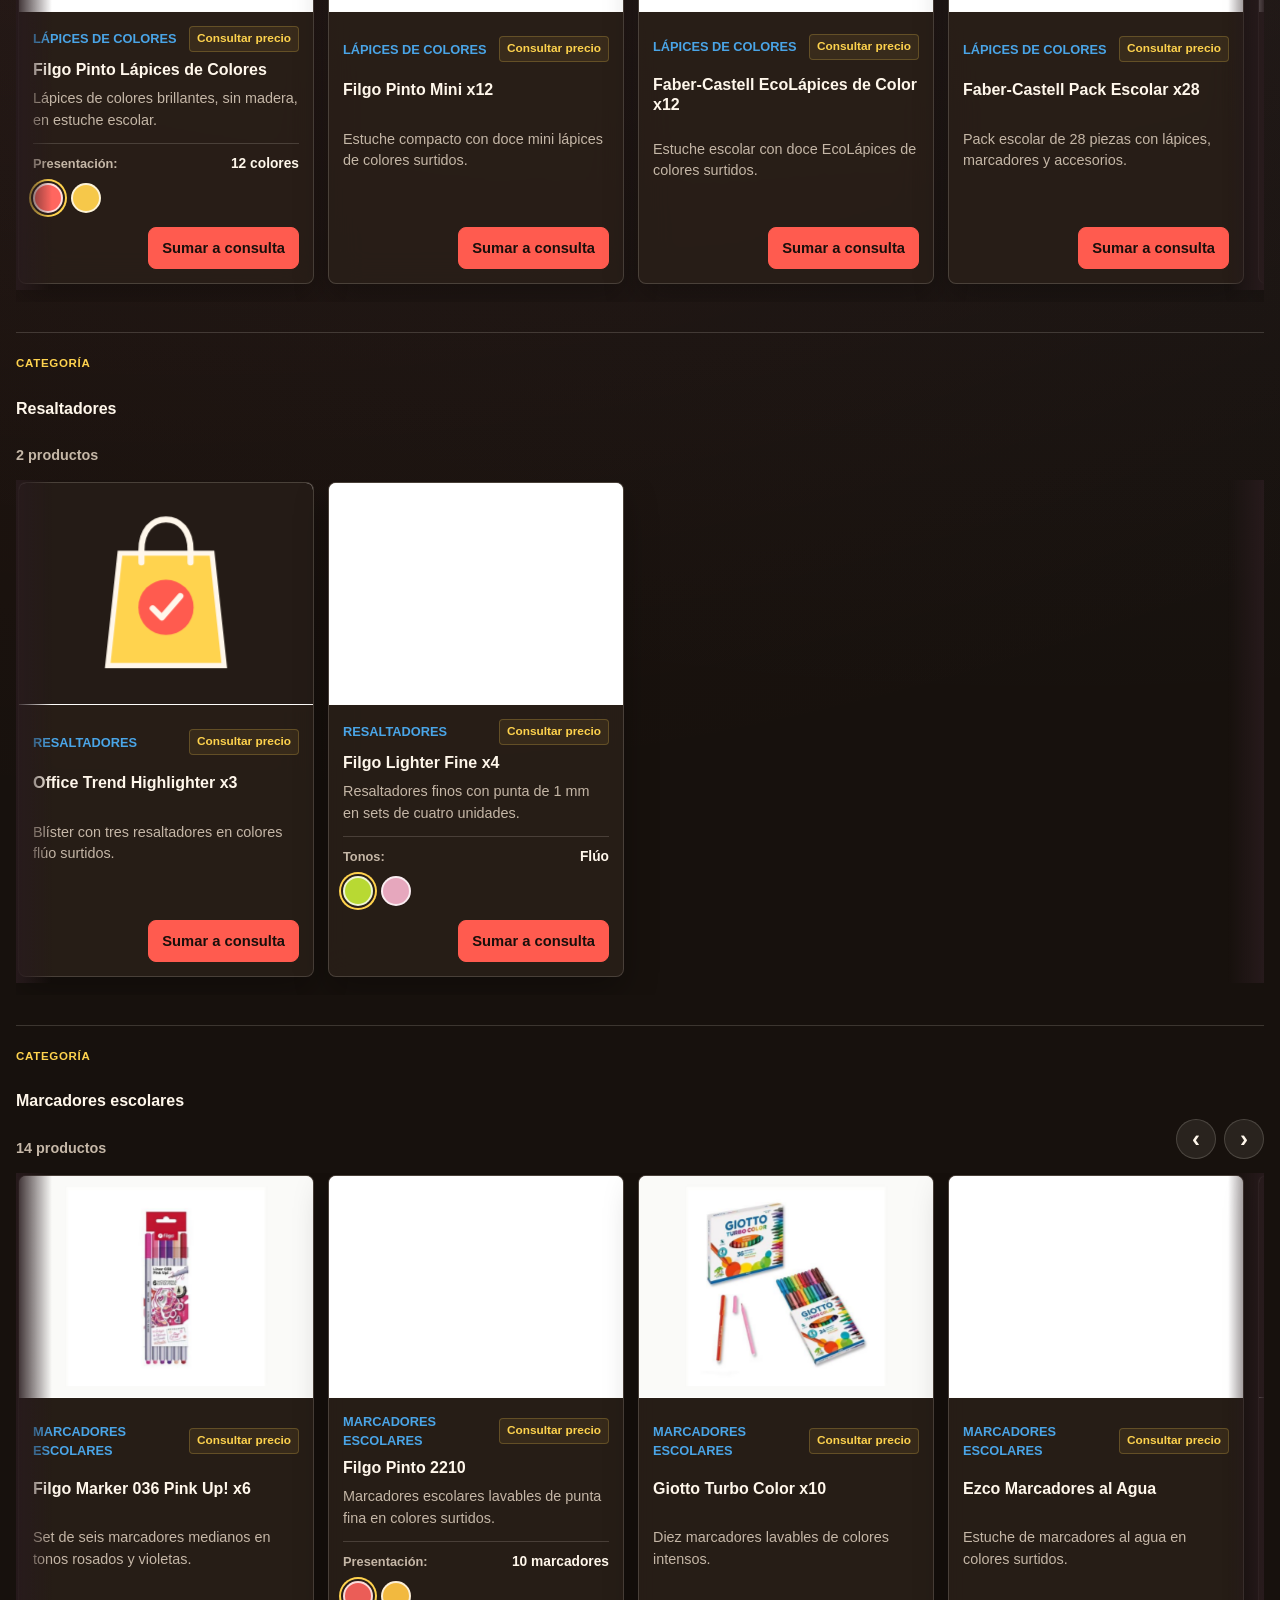
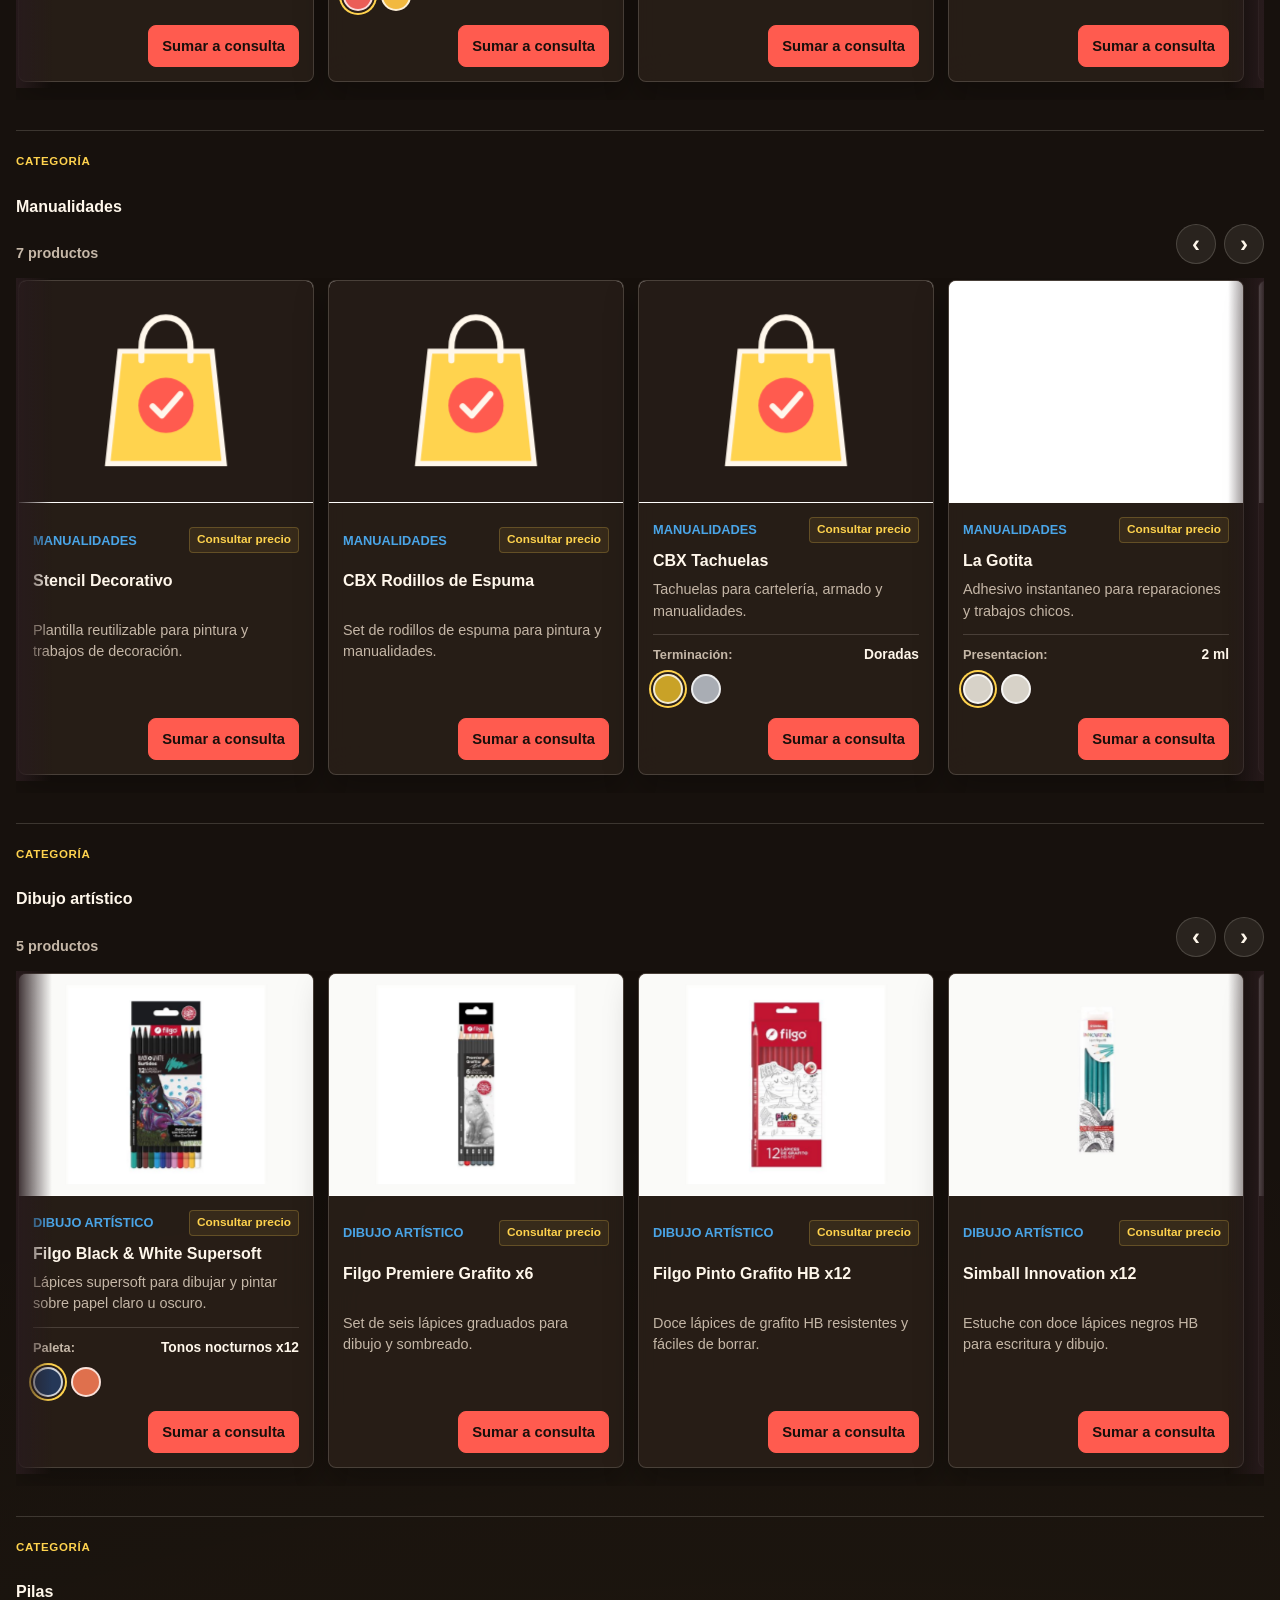
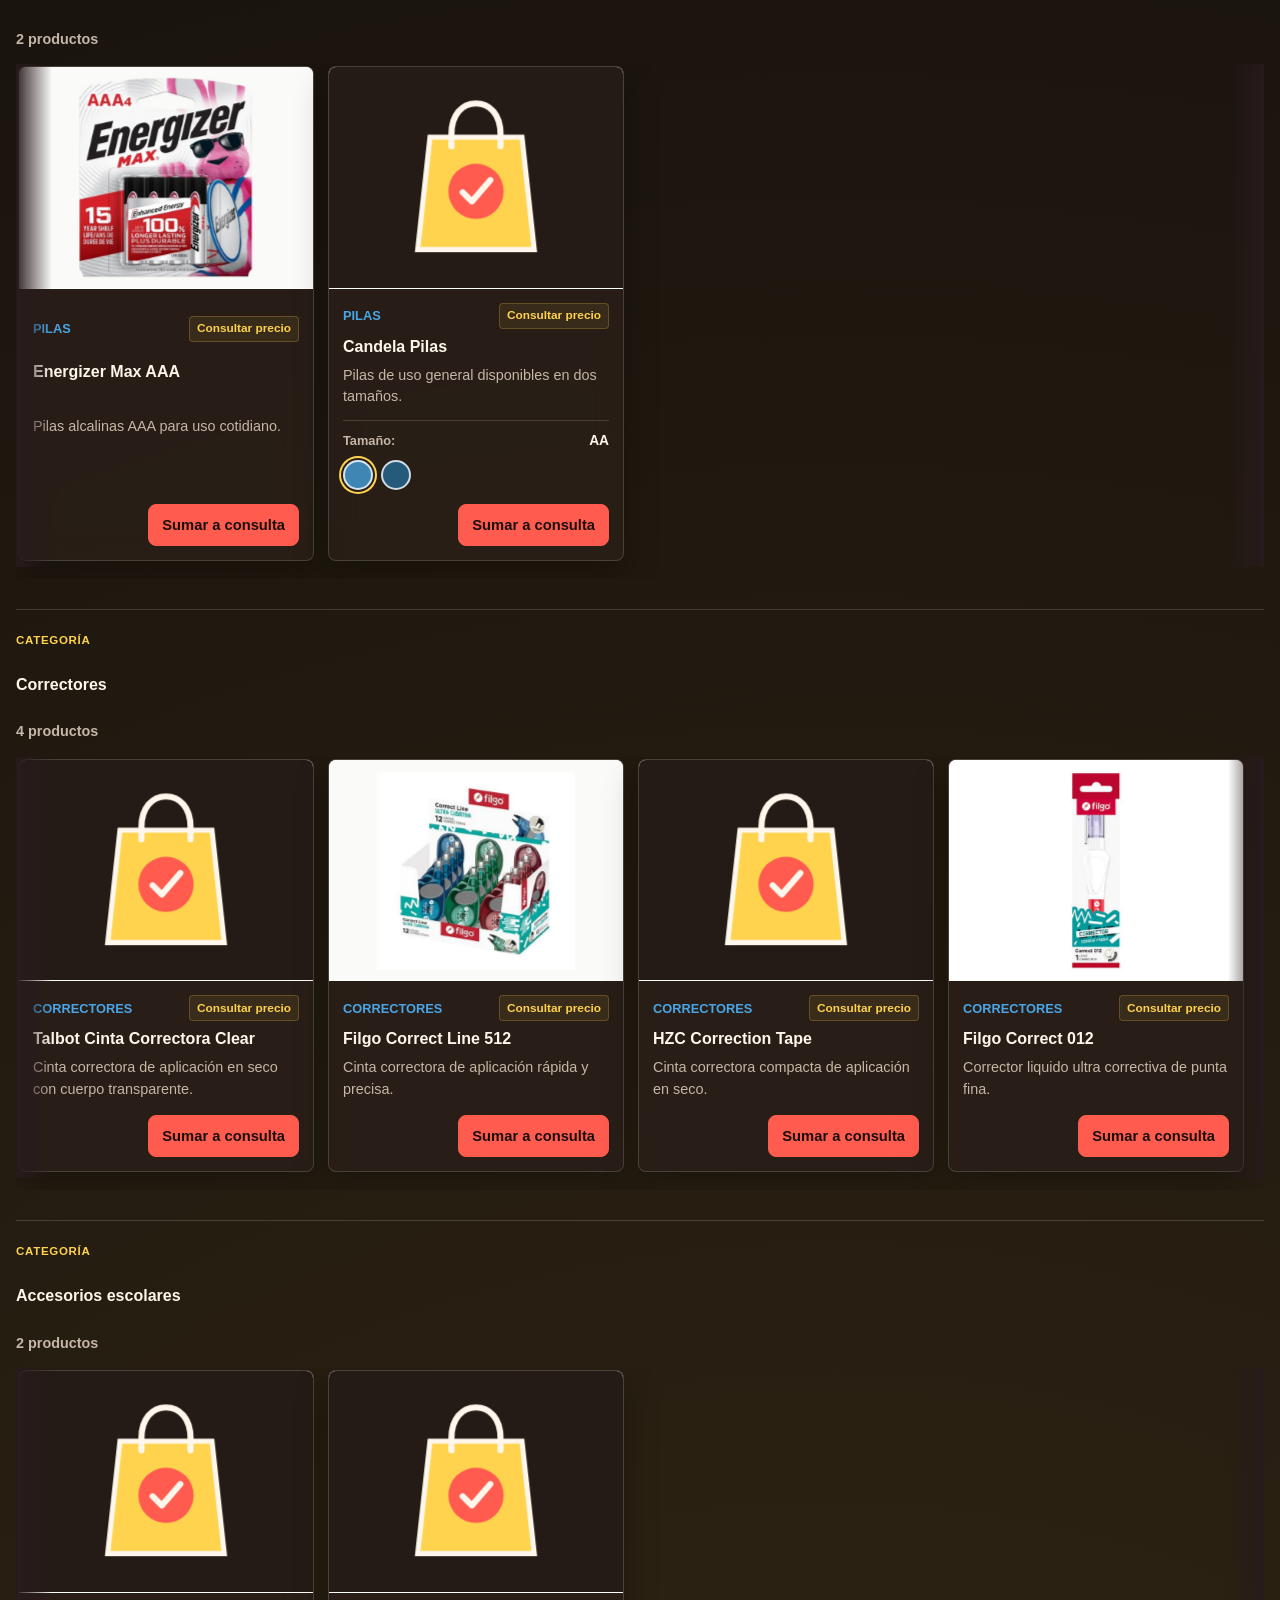
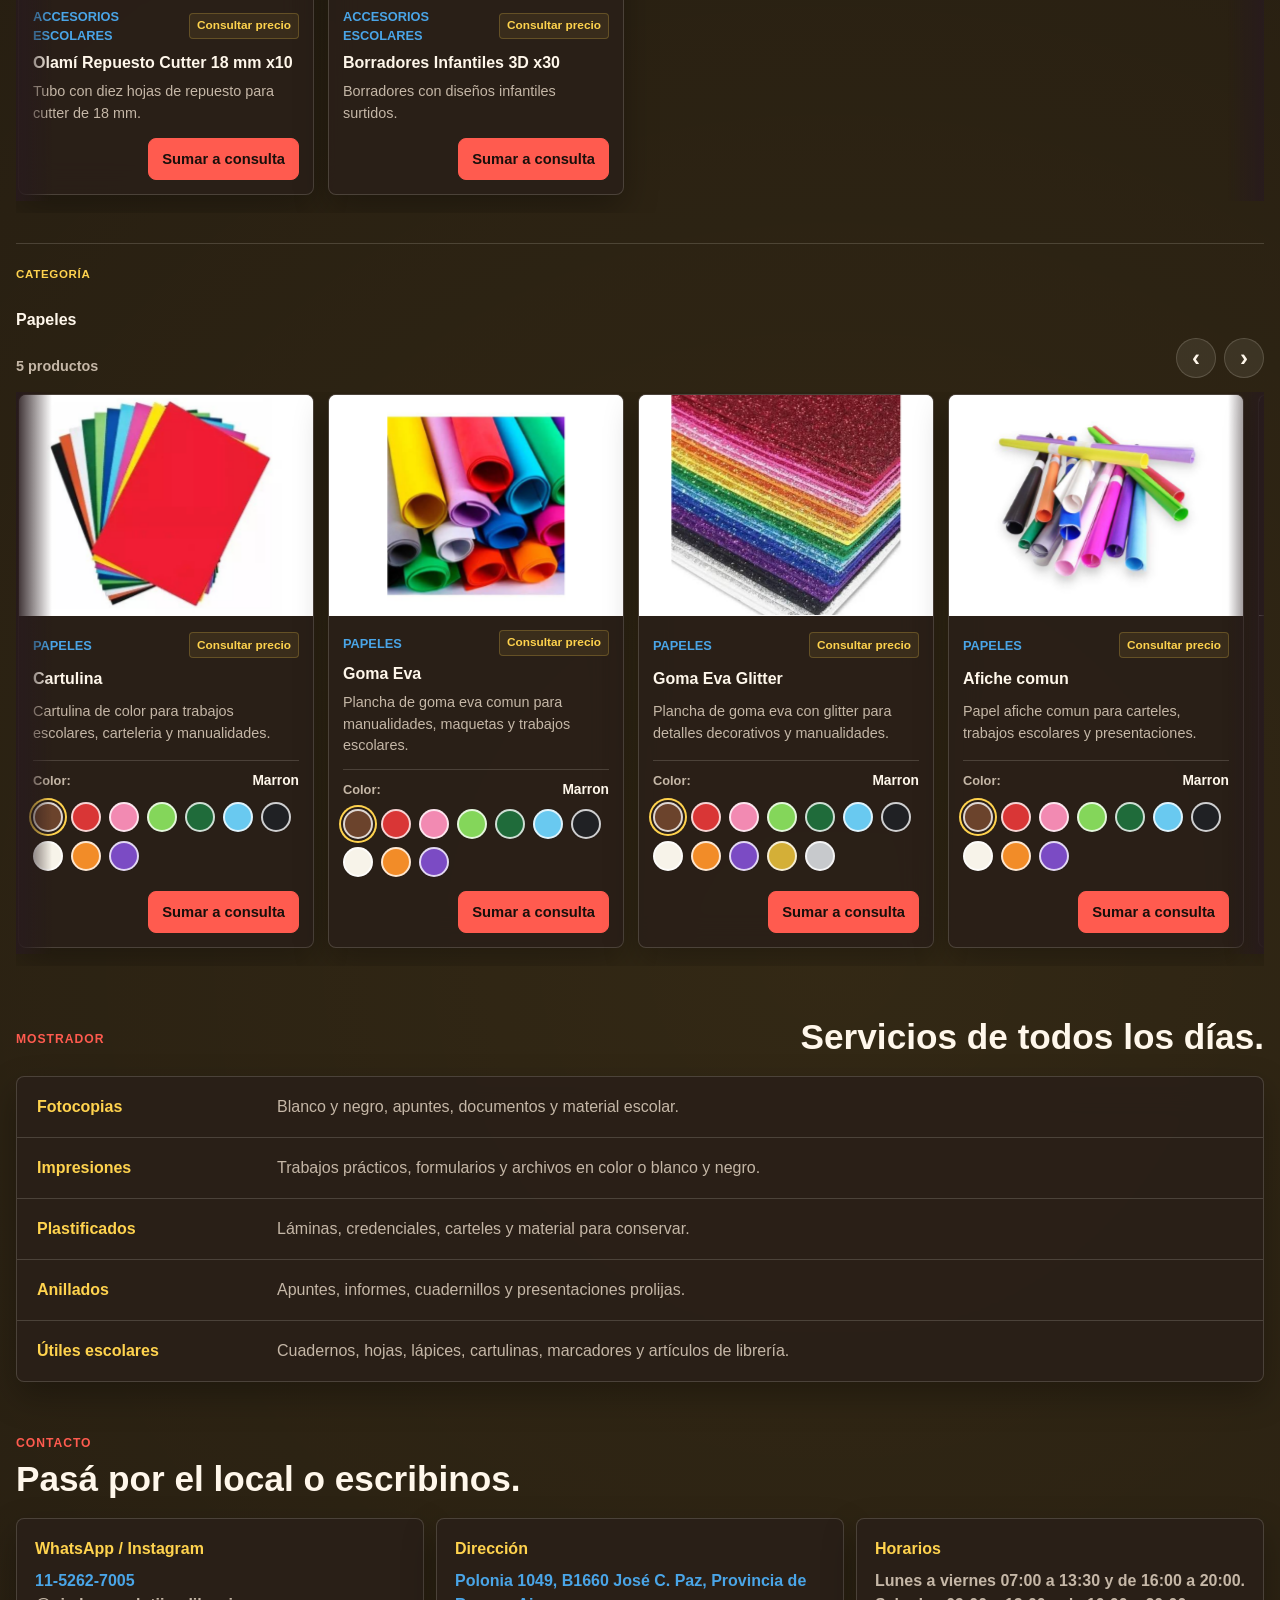
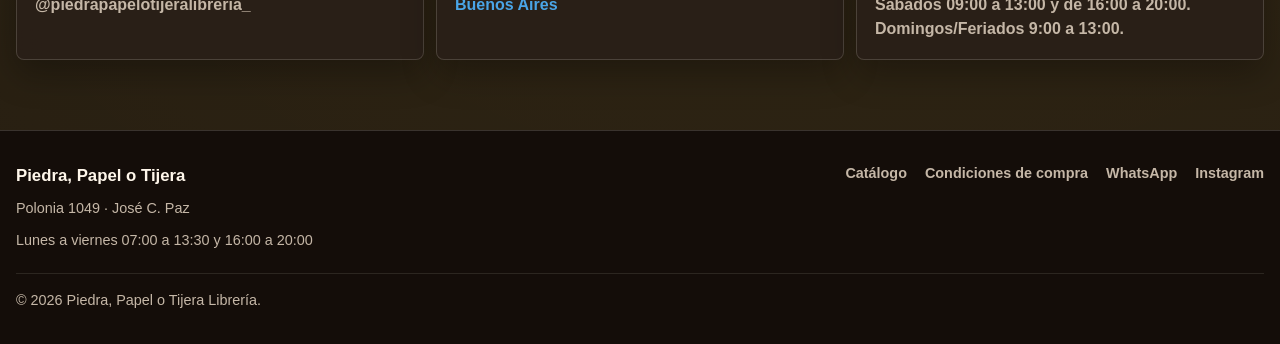
==== commit a688fcce: "Add files via upload" ====
--- a/index.html
+++ b/index.html
@@ -11,7 +11,7 @@
     <meta name="referrer" content="strict-origin-when-cross-origin" />
     <meta
       http-equiv="Content-Security-Policy"
-      content="default-src 'self'; script-src 'self'; style-src 'self' 'unsafe-inline'; img-src 'self' data:; connect-src 'self'; font-src 'self'; object-src 'none'; base-uri 'self'; form-action 'none'"
+      content="default-src 'self'; script-src 'self' 'sha256-QMIQLowUhVf1scBFEC8QRxefvYCsq6sImiLS+PFxvs4='; style-src 'self' 'unsafe-inline'; img-src 'self' data:; connect-src 'self'; font-src 'self'; object-src 'none'; base-uri 'self'; form-action 'none'"
     />
     <meta property="og:title" content="Piedra, Papel o Tijera Librería" />
     <meta
@@ -19,11 +19,43 @@
       content="Catálogo de consulta para útiles, fotocopias, impresiones, plastificados y anillados en José C. Paz."
     />
     <meta property="og:type" content="website" />
-    <meta property="og:locale" content="es_AR" />
-    <meta name="twitter:card" content="summary" />
-    <title>Piedra, Papel o Tijera Librería</title>
-    <link rel="icon" href="img/cartel-libreria.jpg" type="image/jpeg" />
-    <link rel="preload" href="img/local-exterior.jpg" as="image" />
+    <meta property="og:locale" content="es_AR" />
+    <meta property="og:image" content="img/og-image.jpg" />
+    <meta property="og:image:width" content="1200" />
+    <meta property="og:image:height" content="630" />
+    <meta name="twitter:image" content="img/og-image.jpg" />
+    <link rel="canonical" href="https://piedrapapelotijera1049libreria-arch.github.io/fase0/index.html" />
+    <script type="application/ld+json">
+      {
+        "@context": "https://schema.org",
+        "@type": "Store",
+        "name": "Piedra, Papel o Tijera Librería",
+        "image": "img/og-image.jpg",
+        "telephone": "+5491152627005",
+        "address": {
+          "@type": "PostalAddress",
+          "streetAddress": "Polonia 1049",
+          "addressLocality": "José C. Paz",
+          "addressRegion": "Buenos Aires",
+          "postalCode": "B1660",
+          "addressCountry": "AR"
+        },
+        "openingHoursSpecification": [
+          { "@type": "OpeningHoursSpecification", "dayOfWeek": ["Monday", "Tuesday", "Wednesday", "Thursday", "Friday"], "opens": "07:00", "closes": "13:30" },
+          { "@type": "OpeningHoursSpecification", "dayOfWeek": ["Monday", "Tuesday", "Wednesday", "Thursday", "Friday"], "opens": "16:00", "closes": "20:00" },
+          { "@type": "OpeningHoursSpecification", "dayOfWeek": "Saturday", "opens": "09:00", "closes": "13:00" },
+          { "@type": "OpeningHoursSpecification", "dayOfWeek": "Saturday", "opens": "16:00", "closes": "20:00" },
+          { "@type": "OpeningHoursSpecification", "dayOfWeek": "Sunday", "opens": "09:00", "closes": "13:00" }
+        ],
+        "sameAs": ["https://instagram.com/piedrapapelotijeralibreria_"]
+      }
+    </script>
+    <meta name="twitter:card" content="summary_large_image" />
+    <title>Piedra, Papel o Tijera Librería | José C. Paz</title>
+    <link rel="icon" href="img/isotipo.jpg" type="image/jpeg" />
+    <link rel="apple-touch-icon" href="img/icon-512.png" />
+    <link rel="manifest" href="manifest.json" />
+    <link rel="preload" href="img/local-exterior.webp" as="image" type="image/webp" />
     <link rel="stylesheet" href="styles.css" />
   </head>
   <body>
@@ -45,7 +77,7 @@
       <div class="commerce-header">
         <a class="brand" href="#inicio" aria-label="Inicio">
           <span class="brand-mark">
-            <img src="img/cartel-libreria.jpg" alt="" />
+            <img src="img/isotipo.jpg" alt="" />
           </span>
           <span class="brand-copy">
             <strong>Piedra, Papel o Tijera</strong>
@@ -174,15 +206,37 @@
         <div class="contact-grid" data-reveal>
           <p><strong>WhatsApp / Instagram</strong><a href="https://wa.me/5491152627005" target="_blank" rel="noopener noreferrer">11-5262-7005</a> 
             <span>@piedrapapelotijeralibreria_</span></p>
-          <p><strong>Dirección</strong><span>Polonia 1049, B1660 José C. Paz, Provincia de Buenos Aires</span></p>
+          <p>
+            <strong>Dirección</strong>
+            <a href="https://maps.google.com/?q=Polonia+1049,+Jos%C3%A9+C.+Paz,+Buenos+Aires" target="_blank" rel="noopener noreferrer">
+              Polonia 1049, B1660 José C. Paz, Provincia de Buenos Aires
+            </a>
+          </p>
           <p><strong>Horarios</strong><span>Lunes a viernes 07:00 a 13:30 y de 16:00 a 20:00.</span>
             <span>Sabados 09:00 a 13:00 y de 16:00 a 20:00.</span>
             <span>Domingos/Feriados 9:00 a 13:00.</span></p>
         </div>
-      </section>
-    </main>
-
-    <aside class="cart-panel" id="cartPanel" aria-hidden="true">
+      </section>
+    </main>
+
+    <footer class="site-footer">
+      <div class="site-footer__inner">
+        <div class="site-footer__brand">
+          <strong>Piedra, Papel o Tijera</strong>
+          <span>Polonia 1049 · José C. Paz</span>
+          <span>Lunes a viernes 07:00 a 13:30 y 16:00 a 20:00</span>
+        </div>
+        <nav class="site-footer__links" aria-label="Enlaces del pie de página">
+          <a href="#catalogo">Catálogo</a>
+          <a href="condiciones-compra.html">Condiciones de compra</a>
+          <a href="https://wa.me/5491152627005" target="_blank" rel="noopener noreferrer">WhatsApp</a>
+          <a href="https://instagram.com/piedrapapelotijeralibreria_" target="_blank" rel="noopener noreferrer">Instagram</a>
+        </nav>
+      </div>
+      <p class="site-footer__copy">© <span id="footerYear"></span> Piedra, Papel o Tijera Librería.</p>
+    </footer>
+
+    <aside class="cart-panel" id="cartPanel" aria-hidden="true">
       <button class="cart-panel__backdrop" type="button" data-close-cart aria-label="Cerrar lista de consulta"></button>
       <div class="cart-drawer" role="dialog" aria-modal="true" aria-labelledby="cartTitle" data-lenis-prevent>
         <div class="cart-drawer__header">
--- a/styles.css
+++ b/styles.css
@@ -204,14 +204,12 @@
   box-shadow: 0 8px 20px rgba(0, 0, 0, 0.22);
 }
 
-.brand-mark img {
-  width: 100%;
-  height: 100%;
-  object-fit: cover;
-  object-position: 50% 54%;
-  transform: scale(1.85);
-  transform-origin: center;
-}
+.brand-mark img {
+  width: 100%;
+  height: 100%;
+  object-fit: cover;
+  object-position: center;
+}
 
 .brand-copy strong,
 .brand-copy small {
@@ -246,10 +244,16 @@
   outline: 0;
 }
 
-.header-search input:focus {
-  border-color: var(--yellow);
-  box-shadow: 0 0 0 3px rgba(255, 211, 78, 0.18);
-}
+.header-search input:focus {
+  border-color: var(--yellow);
+  box-shadow: 0 0 0 3px rgba(255, 211, 78, 0.18);
+}
+
+.header-search input[type="search"]::-webkit-search-cancel-button,
+.header-search input[type="search"]::-webkit-search-decoration {
+  appearance: none;
+  -webkit-appearance: none;
+}
 
 .header-search__icon {
   position: absolute;
@@ -350,11 +354,15 @@
   border-left: 1px solid rgba(255, 247, 235, 0.14);
 }
 
-.category-nav {
-  position: relative;
-  background: rgba(43, 33, 27, 0.98);
-  border-top: 1px solid var(--line);
-}
+.category-nav {
+  position: relative;
+  background: rgba(43, 33, 27, 0.98);
+  border-top: 1px solid var(--line);
+}
+
+.category-nav.is-scroll-end::after {
+  opacity: 0;
+}
 
 .category-nav__inner {
   display: flex;
@@ -374,12 +382,12 @@
   display: inline-flex;
   align-items: center;
   flex: 0 0 auto;
-  padding: 0 17px;
-  color: var(--muted);
-  border-right: 1px solid rgba(255, 247, 235, 0.08);
-  font-size: 0.8rem;
-  font-weight: 800;
-}
+  padding: 0 17px;
+  color: var(--muted);
+  border-right: 1px solid rgba(255, 247, 235, 0.08);
+  font-size: 0.85rem;
+  font-weight: 800;
+}
 
 .category-nav a:hover {
   color: var(--ink);
@@ -498,10 +506,13 @@
   min-height: 430px;
   margin-top: 18px;
   padding: 28px max(24px, calc((100vw - var(--max-width)) / 2)) 70px;
-  overflow: hidden;
-  background:
-    url("img/local-exterior.jpg") center 45% / cover no-repeat,
-    #1d1418;
+  overflow: hidden;
+  background:
+    image-set(
+      url("img/local-exterior.webp") type("image/webp"),
+      url("img/local-exterior.jpg") type("image/jpeg")
+    ) center 45% / cover no-repeat,
+    #1d1418;
   border-top: 1px solid var(--line);
   border-bottom: 1px solid var(--line);
 }
@@ -884,12 +895,12 @@
   gap: 10px;
 }
 
-.product-card__category {
-  color: var(--blue);
-  font-size: 0.74rem;
-  font-weight: 900;
-  text-transform: uppercase;
-}
+.product-card__category {
+  color: var(--blue);
+  font-size: 0.8rem;
+  font-weight: 900;
+  text-transform: uppercase;
+}
 
 .product-card__price {
   display: inline-flex;
@@ -905,10 +916,10 @@
   white-space: nowrap;
 }
 
-.product-card h3 {
-  margin: 0;
-  color: var(--ink);
-  font-size: 1rem;
+.product-card h4 {
+  margin: 0;
+  color: var(--ink);
+  font-size: 1rem;
   line-height: 1.25;
 }
 
@@ -1046,12 +1057,12 @@
   padding-bottom: 70px;
 }
 
-.contact-grid {
-  display: grid;
-  grid-template-columns: repeat(4, minmax(0, 1fr));
-  gap: 12px;
-  margin-top: 20px;
-}
+.contact-grid {
+  display: grid;
+  grid-template-columns: repeat(3, minmax(0, 1fr));
+  gap: 12px;
+  margin-top: 20px;
+}
 
 .contact-grid p {
   min-height: 132px;
@@ -1081,12 +1092,71 @@
   font-weight: 700;
 }
 
-.contact-grid a {
-  color: var(--blue);
-}
-
-.cart-panel {
-  position: fixed;
+.contact-grid a {
+  color: var(--blue);
+}
+
+.site-footer {
+  padding: 32px 0;
+  color: var(--muted);
+  background: var(--brown-dark);
+  border-top: 1px solid var(--line);
+}
+
+.site-footer__inner {
+  display: flex;
+  align-items: flex-start;
+  justify-content: space-between;
+  gap: 24px;
+  width: min(100% - 32px, var(--max-width));
+  margin: 0 auto;
+}
+
+.site-footer__brand,
+.site-footer__links {
+  display: flex;
+  flex-wrap: wrap;
+  gap: 10px 18px;
+}
+
+.site-footer__brand {
+  flex-direction: column;
+}
+
+.site-footer__brand strong {
+  color: var(--ink);
+  font-size: 1.05rem;
+}
+
+.site-footer__brand span,
+.site-footer__links a,
+.site-footer__copy {
+  font-size: 0.9rem;
+}
+
+.site-footer__links {
+  justify-content: flex-end;
+  max-width: 560px;
+}
+
+.site-footer__links a {
+  color: var(--muted);
+  font-weight: 900;
+}
+
+.site-footer__links a:hover {
+  color: var(--yellow);
+}
+
+.site-footer__copy {
+  width: min(100% - 32px, var(--max-width));
+  margin: 22px auto 0;
+  padding-top: 16px;
+  border-top: 1px solid rgba(255, 247, 235, 0.1);
+}
+
+.cart-panel {
+  position: fixed;
   inset: 0;
   z-index: 300;
   pointer-events: none;
@@ -1418,9 +1488,12 @@
 
 .purchase-step,
 .purchase-notice {
+  background: var(--surface);
   border: 1px solid rgba(255, 247, 235, 0.14);
+  border-left: 3px solid var(--blue);
   border-radius: var(--radius);
   box-shadow: var(--shadow);
+  backdrop-filter: blur(16px);
 }
 
 .purchase-step {
@@ -1452,17 +1525,17 @@
 }
 
 .purchase-step--blue {
-  background: rgba(218, 236, 249, 0.92);
+  border-left-color: var(--blue);
 }
 
 .purchase-step--violet {
-  background: rgba(235, 228, 247, 0.94);
+  border-left-color: #7350ad;
 }
 
 .purchase-step h2,
 .purchase-notice h2 {
   margin: 0 0 8px;
-  color: #1e1a18;
+  color: var(--ink);
   font-size: 1.08rem;
   line-height: 1.2;
 }
@@ -1470,7 +1543,7 @@
 .purchase-step p,
 .purchase-notice p {
   margin: 0;
-  color: #546374;
+  color: var(--muted);
   font-size: 0.96rem;
   line-height: 1.4;
 }
@@ -1491,7 +1564,7 @@
 }
 
 .purchase-notice--important {
-  background: #fff3cf;
+  border-left-color: var(--yellow);
 }
 
 .purchase-notice--important span {
@@ -1500,7 +1573,7 @@
 }
 
 .purchase-notice--ready {
-  background: #e4f3eb;
+  border-left-color: #51ad74;
 }
 
 .purchase-notice--ready span {
@@ -1692,11 +1765,12 @@
     height: 40px;
     color: var(--yellow);
     background: rgba(43, 33, 27, 0.96);
-    border-left: 1px solid var(--line);
-    font-size: 1rem;
-    font-weight: 900;
-    pointer-events: none;
-  }
+    border-left: 1px solid var(--line);
+    font-size: 1rem;
+    font-weight: 900;
+    pointer-events: none;
+    transition: opacity 0.2s var(--ease);
+  }
 
   .category-nav a {
     min-height: 40px;
@@ -1709,12 +1783,16 @@
     width: min(100% - 24px, var(--max-width));
   }
 
-  .storefront-hero {
-    min-height: 500px;
-    margin-top: 10px;
-    padding: 28px 20px 158px;
-    background-position: center center;
-  }
+  .storefront-hero {
+    min-height: 500px;
+    margin-top: 10px;
+    padding: 28px 20px 158px;
+    background-image: image-set(
+      url("img/local-exterior-mobile.webp") type("image/webp"),
+      url("img/local-exterior-mobile.jpg") type("image/jpeg")
+    );
+    background-position: center center;
+  }
 
   .storefront-hero::before {
     left: 20px;
@@ -1799,11 +1877,20 @@
     text-align: left;
   }
 
-  .contact-grid {
-    grid-template-columns: 1fr;
-  }
-
-  .product-grid {
+  .contact-grid {
+    grid-template-columns: 1fr;
+  }
+
+  .site-footer__inner {
+    align-items: flex-start;
+    flex-direction: column;
+  }
+
+  .site-footer__links {
+    justify-content: flex-start;
+  }
+
+  .product-grid {
     gap: 24px;
   }
 
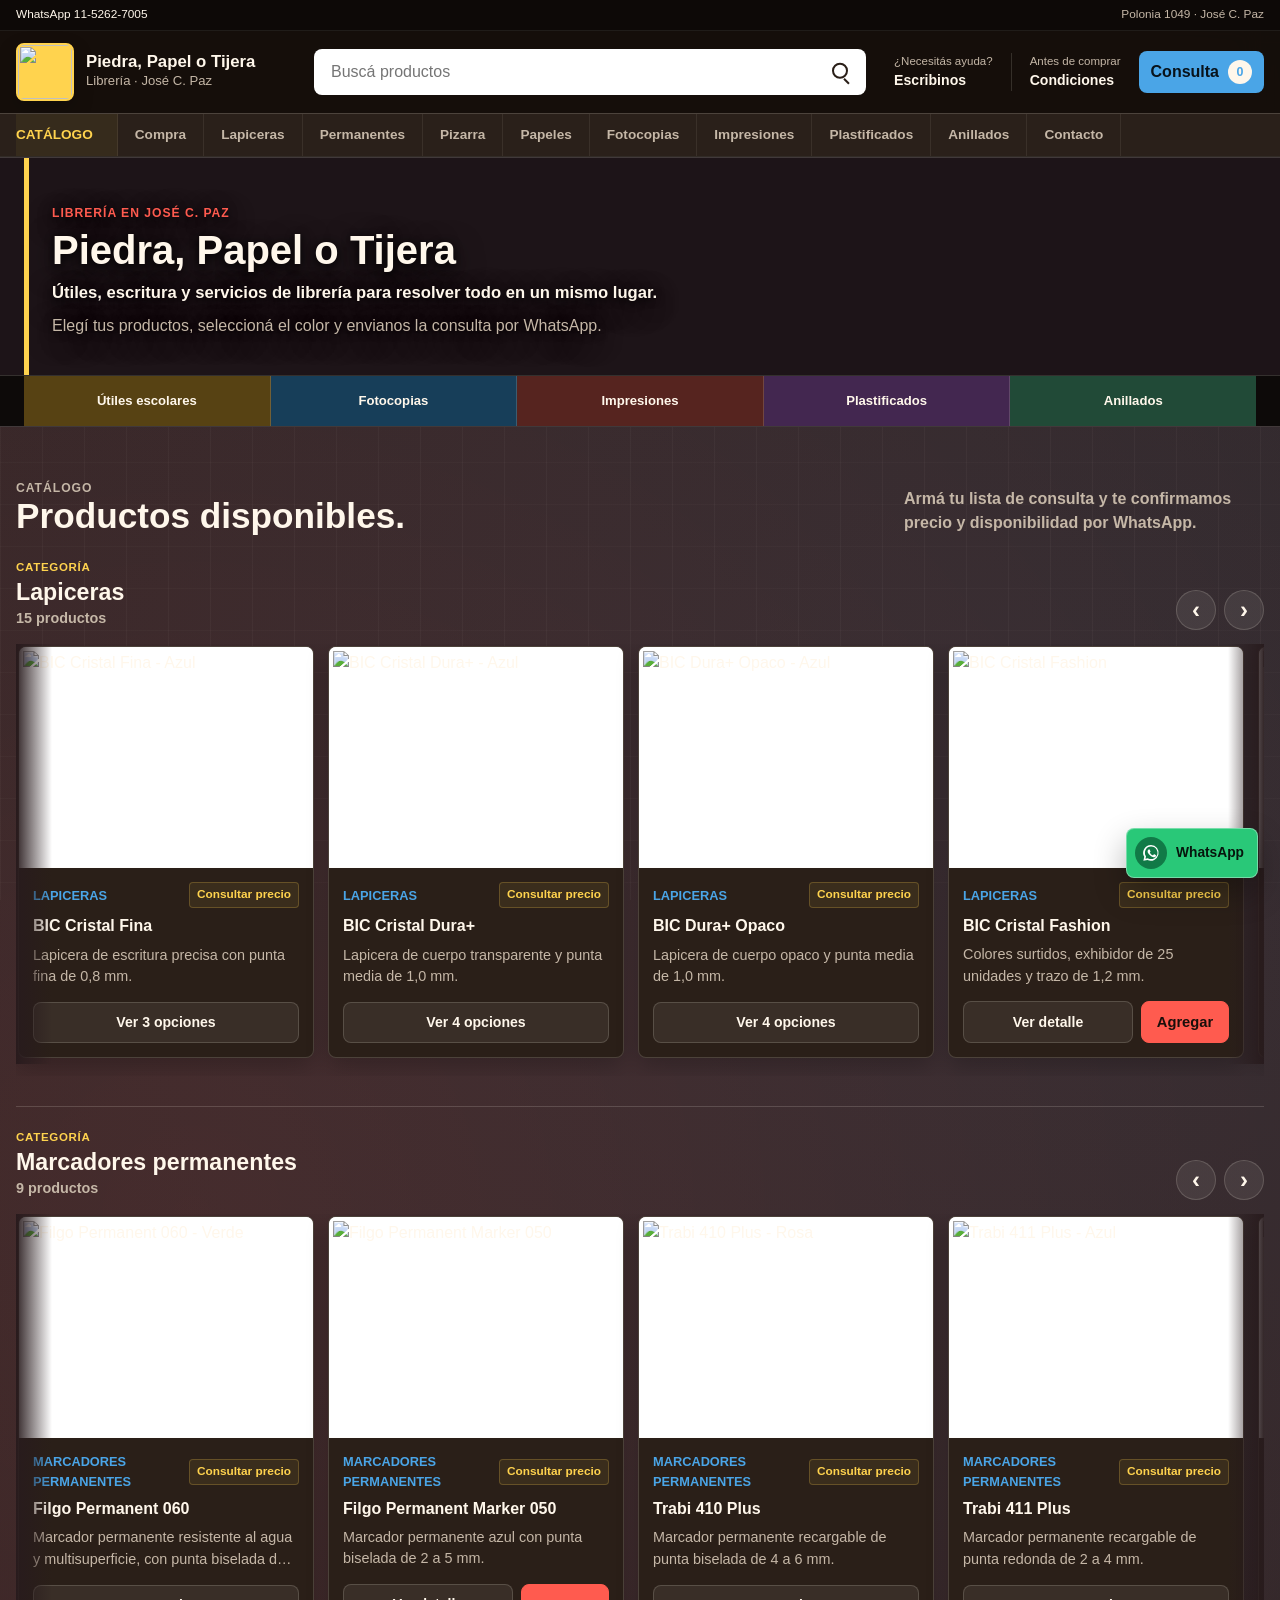
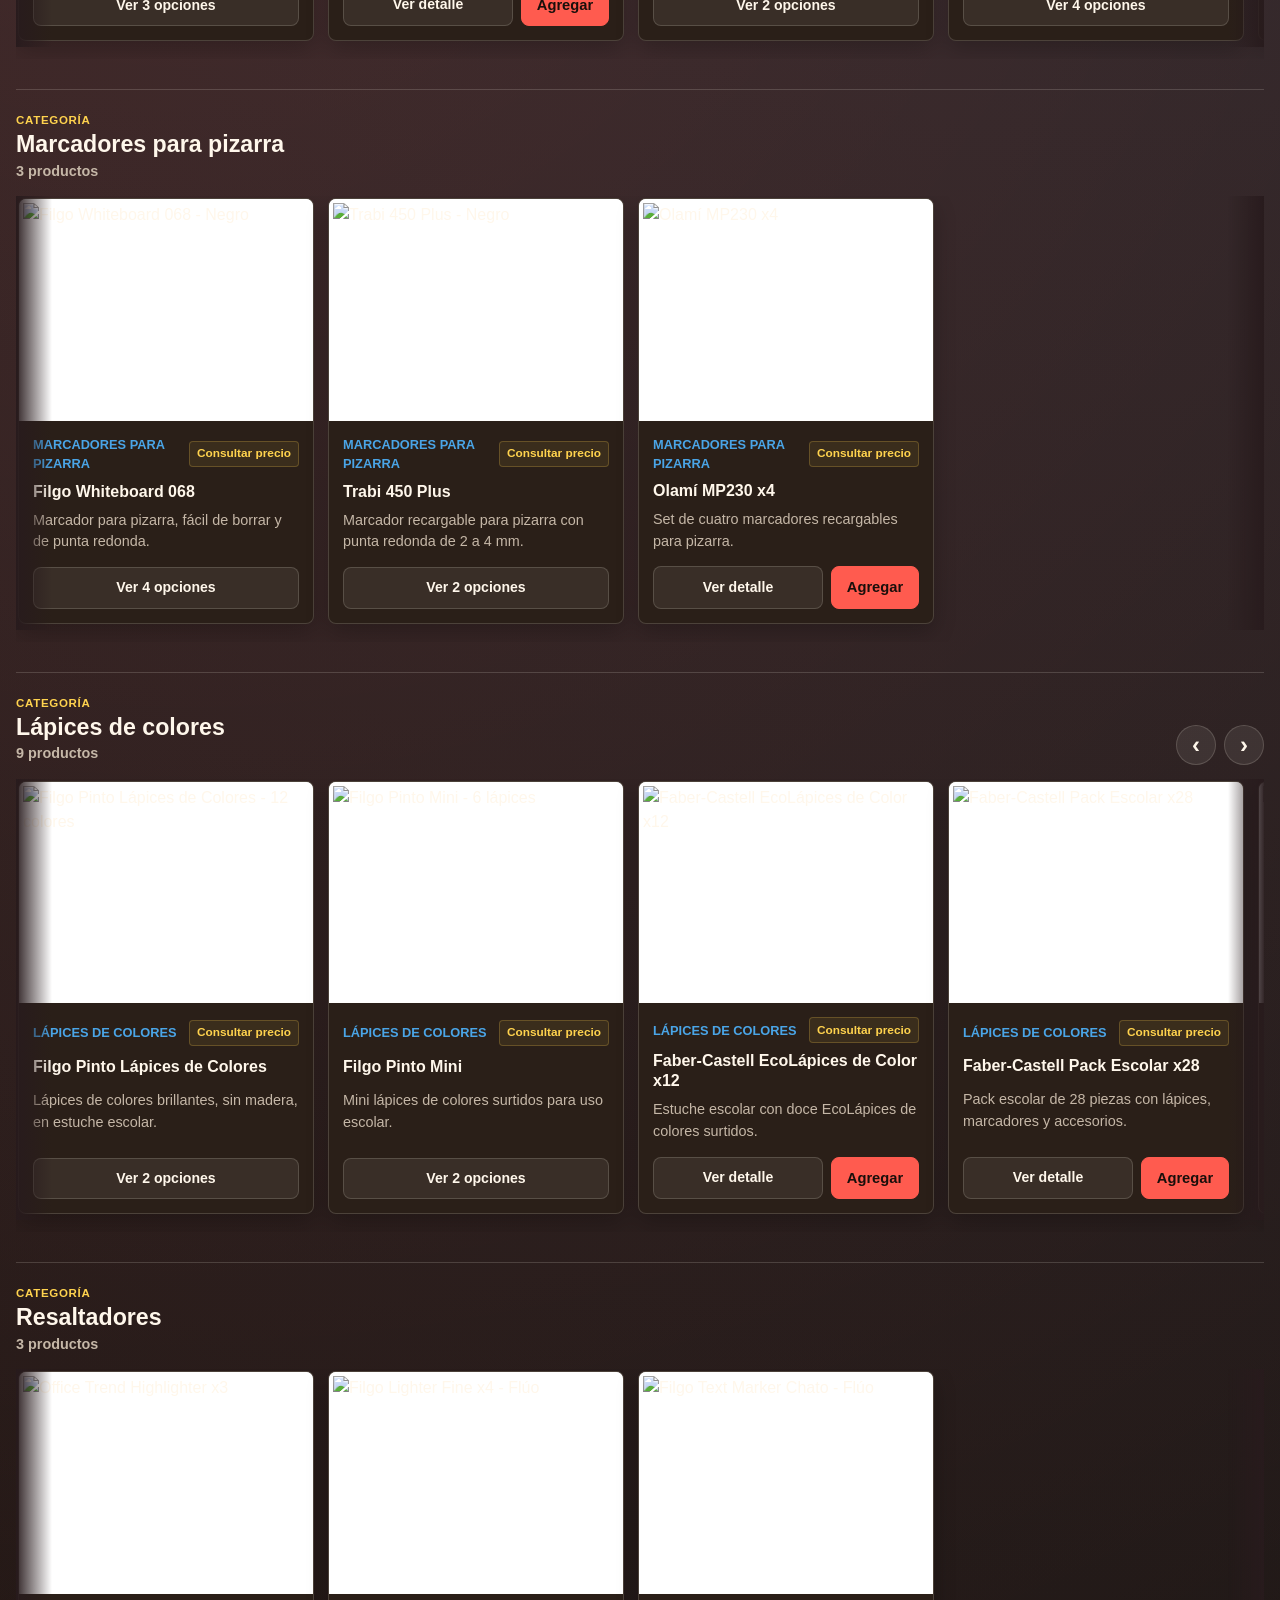
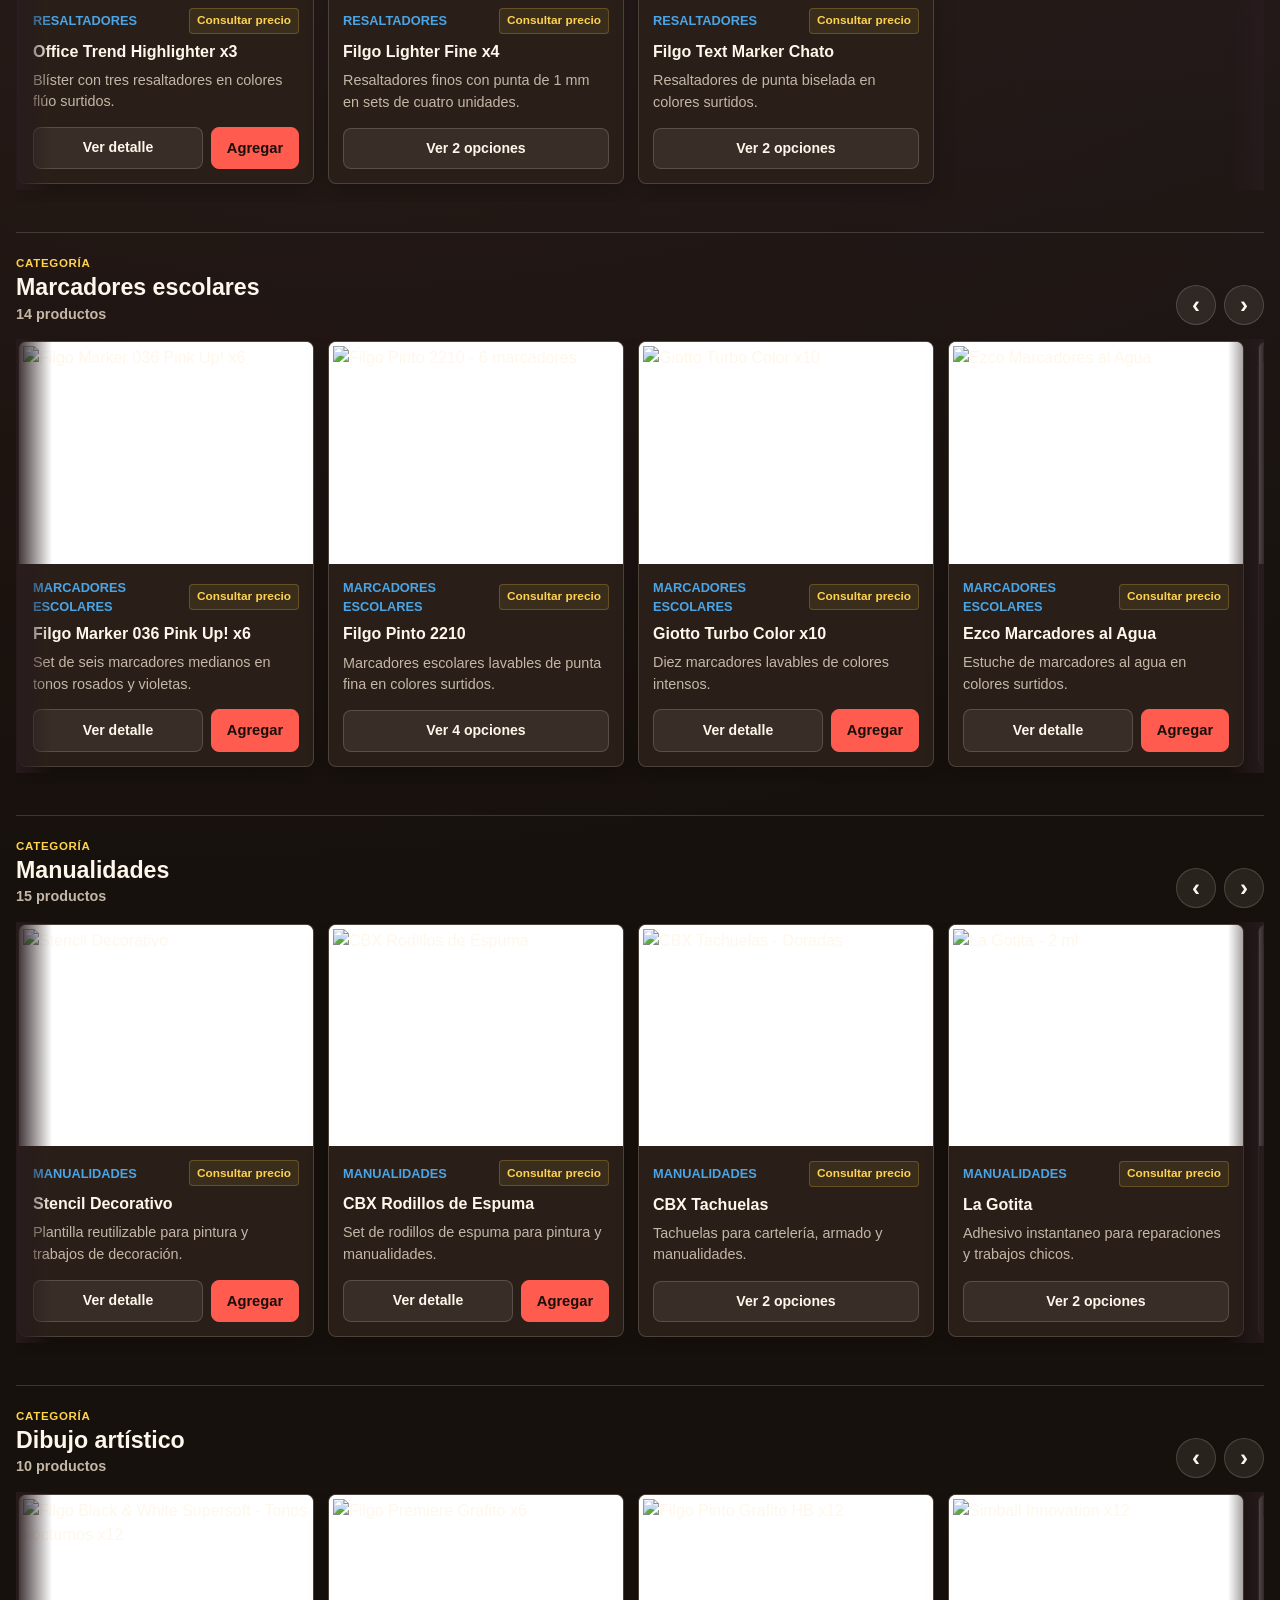
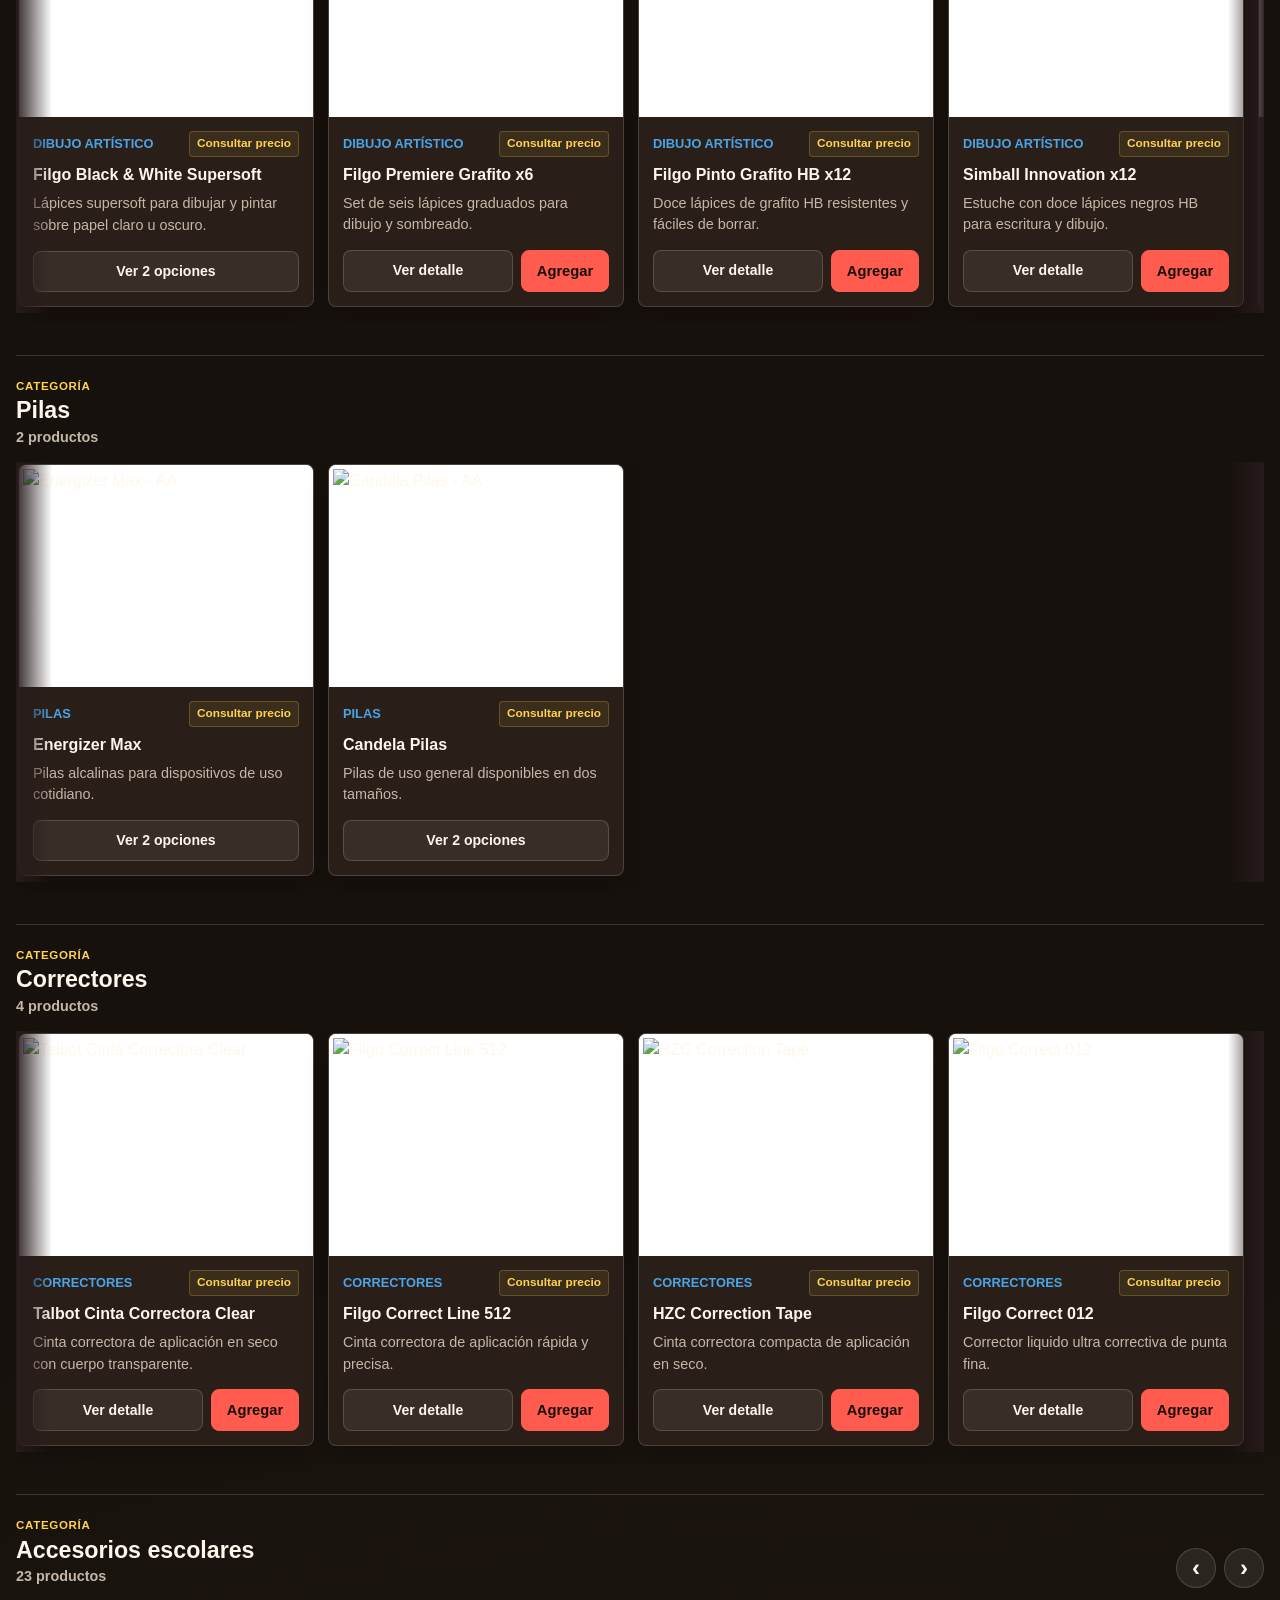
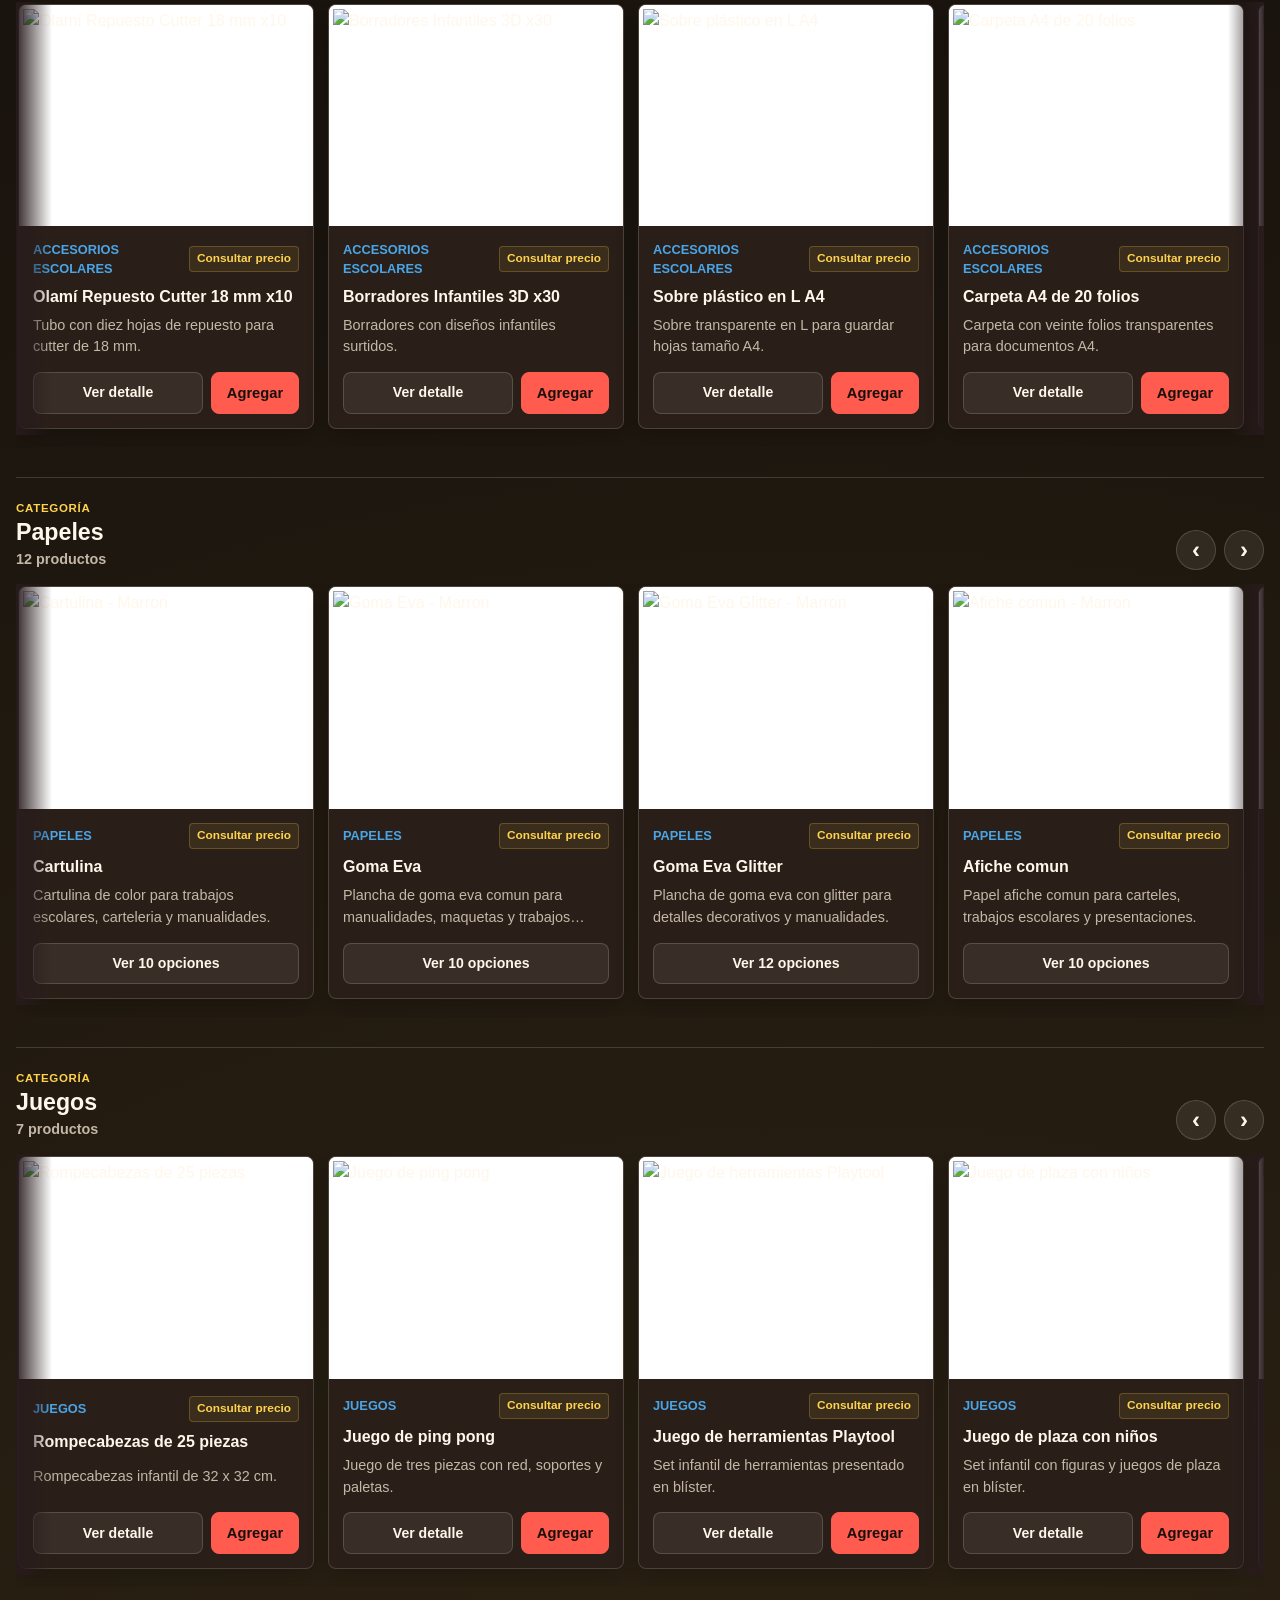
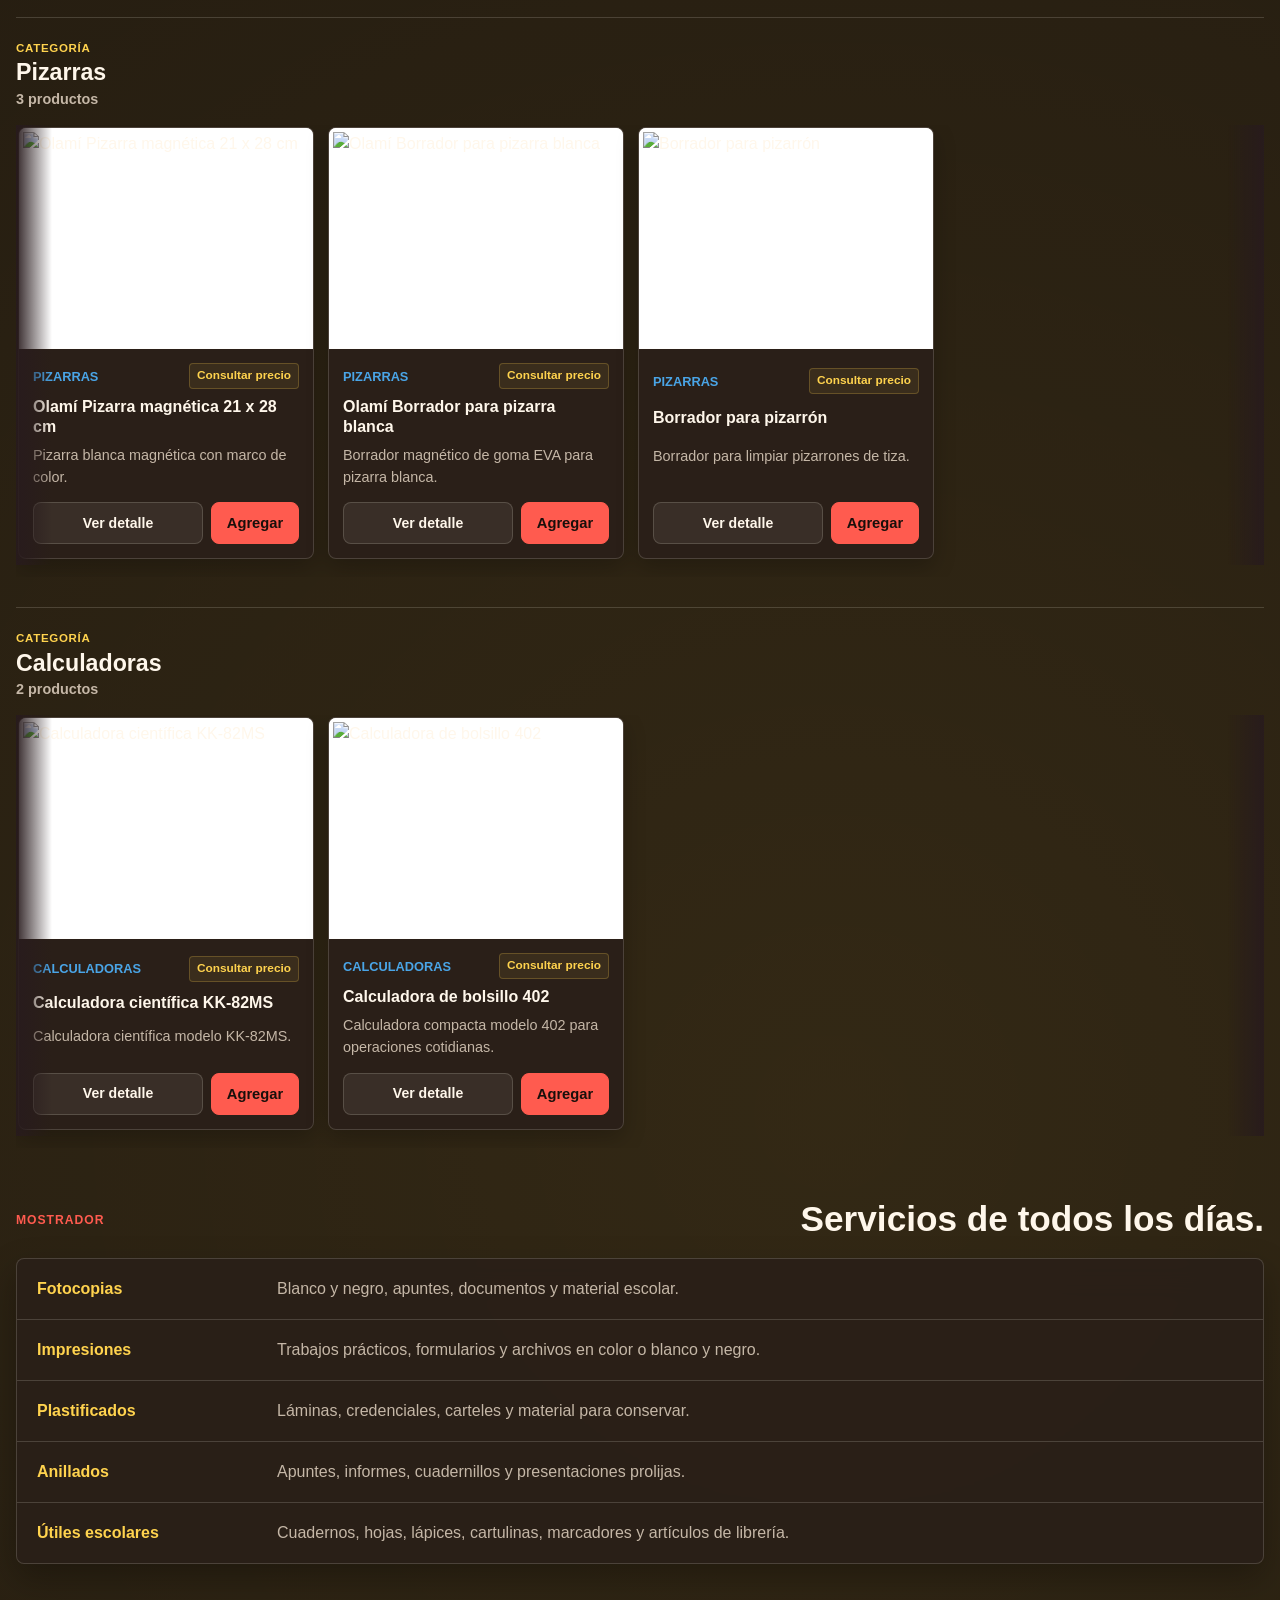
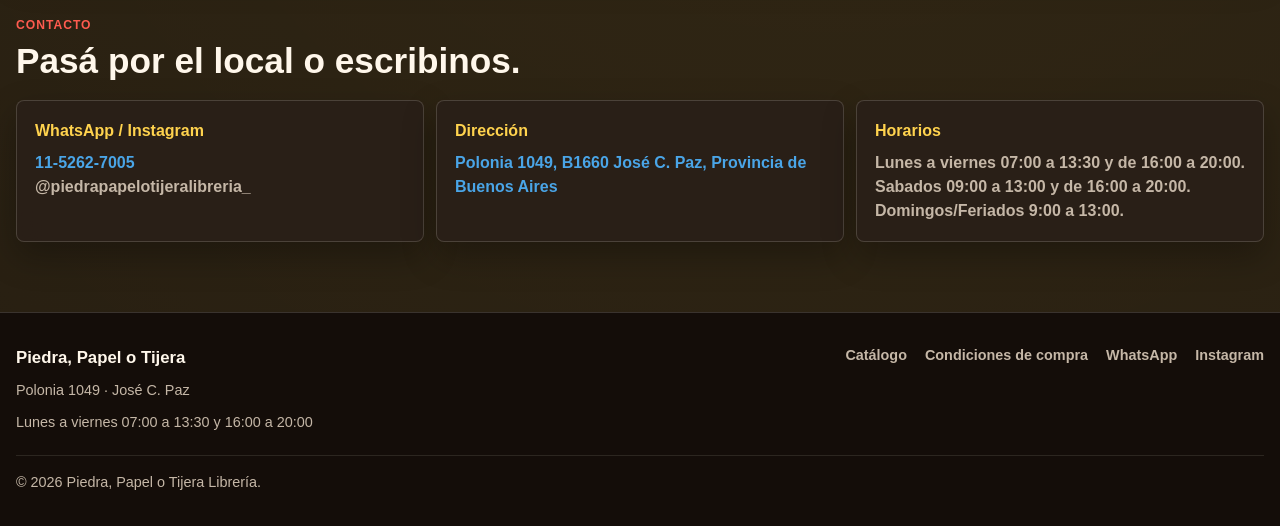
==== commit 9d8abba1: "Add files via upload" ====
--- a/index.html
+++ b/index.html
@@ -101,16 +101,16 @@
             <small>Antes de comprar</small>
             <strong>Condiciones</strong>
           </a>
-          <button class="cart-button" id="cartButton" type="button" aria-controls="cartPanel" aria-expanded="false" aria-label="Abrir lista de consulta">
-            <span class="cart-button__label">Consulta</span>
-            <span class="cart-button__count" id="cartCount">0</span>
-          </button>
+          <a class="cart-button" id="cartButton" href="carrito.html" aria-label="Abrir lista de consulta">
+            <span class="cart-button__label">Consulta</span>
+            <span class="cart-button__count" id="cartCount">0</span>
+          </a>
         </div>
       </div>
 
       <nav class="category-nav" aria-label="Navegación principal">
-        <div class="category-nav__inner">
-          <a class="category-nav__lead" href="#catalogo" data-category-filter="Todos">Catálogo</a>
+        <div class="category-nav__inner">
+          <a class="category-nav__lead" href="#catalogo" data-category-filter="Todos">Catálogo</a>
           <a href="condiciones-compra.html">Compra</a>
           <a href="#catalogo" data-category-filter="Lapiceras">Lapiceras</a>
           <a href="#catalogo" data-category-filter="Marcadores permanentes">Permanentes</a>
@@ -131,16 +131,10 @@
           <p class="eyebrow">Librería en José C. Paz</p>
           <h1 id="hero-title">Piedra, Papel o Tijera</h1>
           <p class="storefront-hero__lead">Útiles, escritura y servicios de librería para resolver todo en un mismo lugar.</p>
-          <p class="storefront-hero__copy">
-            Elegí tus productos, seleccioná el color y envianos la consulta por WhatsApp.
-          </p>
-          <div class="storefront-hero__actions">
-            <a class="button" href="#catalogo">Ver catálogo</a>
-            <a class="button button--secondary" href="https://wa.me/5491152627005" target="_blank" rel="noopener noreferrer">
-              Consultar por WhatsApp
-            </a>
-          </div>
-        </div>
+          <p class="storefront-hero__copy">
+            Elegí tus productos, seleccioná el color y envianos la consulta por WhatsApp.
+          </p>
+        </div>
 
         <div class="storefront-hero__services" data-reveal aria-label="Servicios disponibles">
           <span>Útiles escolares</span>
@@ -157,7 +151,7 @@
             <p class="eyebrow">Catálogo</p>
             <h2 id="catalogo-title">Productos disponibles.</h2>
           </div>
-          <p>Armá tu lista de consulta y te confirmamos precio y disponibilidad por WhatsApp.</p>
+          <p>Armá tu lista de consulta y te confirmamos precio y disponibilidad por WhatsApp.</p>
         </div>
         <p class="visually-hidden" id="resultCount" aria-live="polite"></p>
 
@@ -236,38 +230,48 @@
       <p class="site-footer__copy">© <span id="footerYear"></span> Piedra, Papel o Tijera Librería.</p>
     </footer>
 
-    <aside class="cart-panel" id="cartPanel" aria-hidden="true">
-      <button class="cart-panel__backdrop" type="button" data-close-cart aria-label="Cerrar lista de consulta"></button>
-      <div class="cart-drawer" role="dialog" aria-modal="true" aria-labelledby="cartTitle" data-lenis-prevent>
-        <div class="cart-drawer__header">
-          <div>
-            <p class="eyebrow">Consulta</p>
-            <h2 id="cartTitle">Lista de consulta</h2>
-          </div>
-          <button class="icon-button" id="closeCart" type="button" aria-label="Cerrar lista de consulta">×</button>
-        </div>
-
-        <div class="cart-items" id="cartItems"></div>
-
-        <div class="cart-summary">
-          <div class="summary-row">
-            <span>Productos</span>
-            <strong id="cartTotalItems">0</strong>
-          </div>
-          <div class="summary-row">
-            <span>Importe</span>
-            <strong id="cartTotalPrice">A consultar</strong>
-          </div>
-          <p class="summary-note" id="cartPriceNote"></p>
-
-          <div class="cart-actions">
-            <button class="button button--muted" id="clearCartButton" type="button">Vaciar</button>
-            <button class="button" id="sendWhatsAppButton" type="button">Enviar consulta</button>
-          </div>
-          <p class="cart-message" id="cartMessage" role="status" aria-live="polite"></p>
-        </div>
-      </div>
-    </aside>
+    <div class="product-dialog" id="productDialog" aria-hidden="true">
+      <button class="product-dialog__backdrop" type="button" data-close-product aria-label="Cerrar detalle del producto"></button>
+      <section
+        class="product-dialog__panel"
+        id="productDialogPanel"
+        role="dialog"
+        aria-modal="true"
+        aria-labelledby="productDialogTitle"
+        data-lenis-prevent
+      >
+        <header class="product-dialog__header">
+          <div>
+            <p class="eyebrow" id="productDialogCategory">Producto</p>
+            <p class="product-dialog__context">Detalle y variantes</p>
+          </div>
+          <button class="icon-button" id="closeProductDialog" type="button" aria-label="Cerrar detalle">×</button>
+        </header>
+
+        <div class="product-dialog__content">
+          <div class="product-dialog__media">
+            <img id="productDialogImage" src="img/producto-sin-imagen.svg" alt="" width="800" height="800" />
+          </div>
+
+          <div class="product-dialog__details">
+            <h2 id="productDialogTitle">Producto</h2>
+            <p class="product-dialog__description" id="productDialogDescription"></p>
+            <p class="product-dialog__price">Consultar precio</p>
+
+            <fieldset class="product-dialog__variants" id="productDialogVariantGroup">
+              <legend id="productDialogOptionLabel">Variante</legend>
+              <div class="product-dialog__variant-list" id="productDialogVariants"></div>
+              <p class="product-dialog__selection" id="productDialogSelection" aria-live="polite"></p>
+            </fieldset>
+
+            <div class="product-dialog__actions">
+              <button class="button" id="productDialogAdd" type="button">Agregar a la consulta</button>
+              <a class="button button--secondary" id="productDialogCartLink" href="carrito.html">Ver consulta</a>
+            </div>
+          </div>
+        </div>
+      </section>
+    </div>
 
     <a
       class="floating-whatsapp"
@@ -284,8 +288,8 @@
       <strong>WhatsApp</strong>
     </a>
 
-    <div class="toast" id="toast" role="status" aria-live="polite"></div>
-    <script src="productos-data.js"></script>
+    <div class="toast" id="toast" role="status" aria-live="polite"></div>
+    <script src="productos-data.js"></script>
     <script src="script.js"></script>
     <script defer src="vendor/lenis.1.3.15.min.js"></script>
     <script defer src="vendor/gsap.3.15.min.js"></script>
--- a/styles.css
+++ b/styles.css
@@ -81,9 +81,9 @@
   z-index: 1;
 }
 
-body.cart-open {
-  overflow: hidden;
-}
+body.dialog-open {
+  overflow: hidden;
+}
 
 img {
   display: block;
@@ -445,8 +445,9 @@
 .button,
 .icon-button,
 .product-card__action,
-.variant-swatch,
-.remove-button {
+.product-card__detail,
+.product-variant-option,
+.remove-button {
   border-radius: var(--radius);
   transition:
     transform 0.18s var(--ease),
@@ -478,13 +479,13 @@
   opacity: 0.62;
 }
 
-.button--secondary {
-  color: var(--ink);
-  background: rgba(255, 247, 235, 0.09);
-  border-color: var(--line);
-}
-
-.button--muted {
+.button--secondary {
+  color: var(--ink);
+  background: rgba(255, 247, 235, 0.09);
+  border-color: var(--line);
+}
+
+.button--muted {
   color: var(--ink);
   background: rgba(255, 247, 235, 0.08);
   border-color: rgba(255, 247, 235, 0.1);
@@ -503,9 +504,9 @@
   position: relative;
   display: grid;
   align-content: center;
-  min-height: 430px;
-  margin-top: 18px;
-  padding: 28px max(24px, calc((100vw - var(--max-width)) / 2)) 70px;
+  min-height: 270px;
+  margin-top: 0;
+  padding: 24px max(24px, calc((100vw - var(--max-width)) / 2)) 66px;
   overflow: hidden;
   background:
     image-set(
@@ -531,7 +532,7 @@
 .storefront-hero__content {
   position: relative;
   z-index: 1;
-  max-width: 900px;
+  max-width: 720px;
   padding-left: 28px;
   text-shadow:
     0 2px 8px rgba(0, 0, 0, 0.9),
@@ -541,16 +542,16 @@
 .storefront-hero h1 {
   margin: 0;
   color: var(--ink);
-  font-size: 3.3rem;
-  line-height: 0.98;
+  font-size: 2.5rem;
+  line-height: 1;
   letter-spacing: 0;
 }
 
 .storefront-hero__lead {
-  max-width: 880px;
-  margin: 16px 0 0;
+  max-width: 680px;
+  margin: 12px 0 0;
   color: var(--ink);
-  font-size: 1.15rem;
+  font-size: 1.04rem;
   font-weight: 800;
   line-height: 1.3;
 }
@@ -562,14 +563,7 @@
   font-size: 1rem;
 }
 
-.storefront-hero__actions {
-  display: flex;
-  flex-wrap: wrap;
-  gap: 10px;
-  margin-top: 24px;
-}
-
-.storefront-hero__services {
+.storefront-hero__services {
   position: absolute;
   right: 0;
   bottom: 0;
@@ -700,7 +694,7 @@
   text-transform: uppercase;
 }
 
-.product-category__title h3 {
+.product-category__title h4 {
   margin: 0;
   color: var(--ink);
   font-size: 1.45rem;
@@ -813,48 +807,33 @@
   scroll-snap-align: start;
 }
 
-.product-card {
-  --raise: 0px;
-  --tilt-x: 0deg;
-  --tilt-y: 0deg;
-  --glow-x: 50%;
-  --glow-y: 0%;
-  position: relative;
-  display: grid;
-  grid-template-rows: auto 1fr;
-  min-height: 100%;
-  overflow: hidden;
-  background: var(--surface);
-  border: 1px solid var(--line);
-  border-radius: var(--radius);
-  box-shadow: var(--shadow);
-  backdrop-filter: blur(16px);
-  transform: perspective(900px) translateY(var(--raise)) rotateX(var(--tilt-x)) rotateY(var(--tilt-y));
-  transform-style: preserve-3d;
-  transition:
-    box-shadow 0.22s var(--ease),
-    opacity 0.35s var(--ease),
-    transform 0.12s ease-out;
-}
-
-.product-card::after {
-  content: "";
-  position: absolute;
-  inset: 0;
-  background: radial-gradient(circle at var(--glow-x) var(--glow-y), rgba(255, 255, 255, 0.45), transparent 32%);
-  opacity: 0;
-  pointer-events: none;
-  transition: opacity 0.22s var(--ease);
-}
-
-.product-card:hover {
-  --raise: -4px;
-  box-shadow: var(--shadow-strong);
-}
-
-.product-card:hover::after {
-  opacity: 1;
-}
+.product-card {
+  position: relative;
+  display: grid;
+  grid-template-rows: auto 1fr;
+  min-height: 100%;
+  overflow: hidden;
+  background: var(--surface-solid);
+  border: 1px solid var(--line);
+  border-radius: var(--radius);
+  box-shadow: 0 8px 22px rgba(0, 0, 0, 0.22);
+  cursor: pointer;
+  transition:
+    border-color 0.18s var(--ease),
+    box-shadow 0.18s var(--ease),
+    opacity 0.35s var(--ease),
+    transform 0.18s var(--ease);
+}
+
+.product-card:hover {
+  border-color: rgba(255, 211, 78, 0.52);
+  box-shadow: 0 12px 30px rgba(0, 0, 0, 0.3);
+  transform: translateY(-2px);
+}
+
+.product-card:focus-within {
+  border-color: var(--yellow);
+}
 
 .product-card__image-wrap {
   position: relative;
@@ -871,21 +850,20 @@
   padding: 4px;
   object-fit: contain;
   background: #fff;
-  transform: translateZ(18px) scale(1.08);
-  transition: transform 0.48s var(--ease);
-}
-
-.product-card:hover .product-card__image {
-  transform: translateZ(22px) scale(1.13);
-}
+  transform: scale(1);
+  transition: transform 0.28s var(--ease);
+}
+
+.product-card:hover .product-card__image {
+  transform: scale(1.025);
+}
 
 .product-card__body {
   position: relative;
   z-index: 1;
-  display: grid;
-  gap: 8px;
-  padding: 14px;
-  transform: translateZ(12px);
+  display: grid;
+  gap: 8px;
+  padding: 14px;
 }
 
 .product-card__meta {
@@ -923,75 +901,44 @@
   line-height: 1.25;
 }
 
-.product-card p {
-  margin: 0;
-  color: var(--muted);
-  font-size: 0.9rem;
-}
-
-.product-card__variants {
-  display: grid;
-  gap: 8px;
-  margin-top: 4px;
-  padding-top: 10px;
-  border-top: 1px solid var(--line);
-}
-
-.product-card__variant-heading {
-  display: flex;
-  align-items: baseline;
-  justify-content: space-between;
-  gap: 10px;
-  color: var(--muted);
-  font-size: 0.8rem;
-  font-weight: 800;
-}
-
-.product-card__variant-heading strong {
-  color: var(--ink);
-  font-size: 0.86rem;
-}
-
-.product-card__variant-options {
-  display: flex;
-  flex-wrap: wrap;
-  gap: 8px;
-}
-
-.variant-swatch {
-  position: relative;
-  width: 30px;
-  height: 30px;
-  padding: 0;
-  background: var(--swatch-color);
-  border: 2px solid rgba(255, 255, 255, 0.78);
-  border-radius: 50%;
-  box-shadow: 0 0 0 1px rgba(37, 29, 23, 0.22);
-}
-
-.variant-swatch:hover {
-  transform: translateY(-1px);
-  box-shadow:
-    0 0 0 1px rgba(37, 29, 23, 0.32),
-    0 6px 14px rgba(37, 29, 23, 0.16);
-}
-
-.variant-swatch.is-active {
-  box-shadow:
-    0 0 0 2px var(--surface-solid),
-    0 0 0 4px var(--yellow);
-}
-
-.product-card__footer {
-  display: flex;
-  justify-content: flex-end;
-  align-self: end;
-  margin-top: auto;
-  padding-top: 6px;
-}
-
-.product-card__action {
-  min-width: 112px;
+.product-card p {
+  margin: 0;
+  display: -webkit-box;
+  overflow: hidden;
+  color: var(--muted);
+  font-size: 0.9rem;
+  -webkit-box-orient: vertical;
+  -webkit-line-clamp: 2;
+}
+
+.product-card__footer {
+  display: flex;
+  justify-content: space-between;
+  gap: 8px;
+  align-self: end;
+  margin-top: auto;
+  padding-top: 6px;
+}
+
+.product-card__detail {
+  flex: 1 1 auto;
+  min-height: 40px;
+  padding: 9px 12px;
+  color: var(--ink);
+  background: rgba(255, 247, 235, 0.07);
+  border: 1px solid var(--line);
+  font-size: 0.88rem;
+  font-weight: 900;
+}
+
+.product-card__detail:hover {
+  color: #17110d;
+  background: var(--yellow);
+  border-color: var(--yellow);
+}
+
+.product-card__action {
+  min-width: 88px;
   min-height: 40px;
   padding: 9px 13px;
   color: #190f0b;
@@ -1155,134 +1102,16 @@
   border-top: 1px solid rgba(255, 247, 235, 0.1);
 }
 
-.cart-panel {
-  position: fixed;
-  inset: 0;
-  z-index: 300;
-  pointer-events: none;
-  visibility: hidden;
-}
-
-.cart-panel.is-open {
-  pointer-events: auto;
-  visibility: visible;
-}
-
-.cart-panel__backdrop {
-  position: absolute;
-  inset: 0;
-  width: 100%;
-  height: 100%;
-  background: rgba(37, 29, 23, 0.46);
-  border: 0;
-  opacity: 0;
-  transition: opacity 0.18s var(--ease);
-}
-
-.cart-panel.is-open .cart-panel__backdrop {
-  opacity: 1;
-}
-
-.cart-drawer {
-  position: absolute;
-  top: 0;
-  right: 0;
-  display: grid;
-  grid-template-rows: auto 1fr auto;
-  width: min(100%, 440px);
-  height: 100%;
-  background: var(--surface-solid);
-  box-shadow: -20px 0 50px rgba(37, 29, 23, 0.22);
-  transform: translateX(100%);
-  transition: transform 0.22s var(--ease);
-}
-
-.cart-panel.is-open .cart-drawer {
-  transform: translateX(0);
-}
-
-.cart-drawer__header {
-  display: flex;
-  align-items: center;
-  justify-content: space-between;
-  gap: 18px;
-  padding: 20px;
-  border-bottom: 1px solid var(--line);
-}
-
-.cart-drawer__header h2 {
-  margin: 0;
-  color: var(--ink);
-  font-size: 1.7rem;
-  line-height: 1;
-}
-
-.icon-button {
-  display: grid;
+.icon-button {
+  display: grid;
   place-items: center;
   width: 42px;
   height: 42px;
   color: var(--ink);
   background: rgba(255, 247, 235, 0.1);
-  border: 0;
-  font-size: 1.45rem;
-}
-
-.cart-items {
-  display: grid;
-  align-content: start;
-  gap: 12px;
-  padding: 16px;
-  overflow: auto;
-}
-
-.cart-empty {
-  padding: 24px;
-  color: var(--muted);
-  background: rgba(255, 247, 235, 0.08);
-  border-radius: var(--radius);
-  text-align: center;
-}
-
-.cart-item {
-  display: grid;
-  grid-template-columns: 72px 1fr;
-  gap: 12px;
-  padding: 12px;
-  background: rgba(255, 247, 235, 0.07);
-  border: 1px solid var(--line);
-  border-radius: var(--radius);
-  animation: item-in 0.22s var(--ease);
-}
-
-.cart-item img {
-  width: 72px;
-  height: 72px;
-  padding: 4px;
-  object-fit: contain;
-  background: #fff;
-  border-radius: 6px;
-}
-
-.cart-item h3 {
-  margin: 0 0 4px;
-  color: var(--ink);
-  font-size: 0.98rem;
-}
-
-.cart-item p {
-  margin: 0;
-  color: var(--muted);
-  font-size: 0.86rem;
-}
-
-.cart-item__controls {
-  display: flex;
-  align-items: center;
-  justify-content: space-between;
-  gap: 10px;
-  margin-top: 10px;
-}
+  border: 0;
+  font-size: 1.45rem;
+}
 
 .quantity-control {
   display: inline-grid;
@@ -1316,41 +1145,460 @@
   font-weight: 900;
 }
 
-.cart-summary {
-  padding: 18px 20px 20px;
-  border-top: 1px solid var(--line);
-  box-shadow: 0 -10px 28px rgba(37, 29, 23, 0.06);
-}
-
-.summary-row {
-  display: flex;
-  align-items: center;
-  justify-content: space-between;
-  gap: 16px;
-  margin-bottom: 8px;
-}
-
-.summary-row strong {
-  color: var(--yellow);
-  font-size: 1.1rem;
-}
-
-.summary-note,
-.cart-message {
-  min-height: 22px;
+.cart-message {
+  min-height: 22px;
   margin: 8px 0 0;
-  color: var(--muted);
-  font-size: 0.9rem;
-}
-
-.cart-actions {
-  display: grid;
-  grid-template-columns: 0.7fr 1.3fr;
-  gap: 10px;
-  margin-top: 16px;
-}
-
-.toast {
+  color: var(--muted);
+  font-size: 0.9rem;
+}
+
+.product-dialog {
+  position: fixed;
+  inset: 0;
+  z-index: 400;
+  display: grid;
+  place-items: center;
+  padding: 24px;
+  visibility: hidden;
+  opacity: 0;
+  pointer-events: none;
+  transition: opacity 0.18s var(--ease), visibility 0.18s var(--ease);
+}
+
+.product-dialog.is-open {
+  visibility: visible;
+  opacity: 1;
+  pointer-events: auto;
+}
+
+.product-dialog__backdrop {
+  position: absolute;
+  inset: 0;
+  width: 100%;
+  height: 100%;
+  padding: 0;
+  background: rgba(8, 5, 4, 0.82);
+  border: 0;
+  backdrop-filter: blur(5px);
+}
+
+.product-dialog__panel {
+  position: relative;
+  display: grid;
+  grid-template-rows: auto minmax(0, 1fr);
+  width: min(100%, 1020px);
+  max-height: min(780px, calc(100vh - 48px));
+  overflow: hidden;
+  color: var(--ink);
+  background: #211712;
+  border: 1px solid rgba(255, 247, 235, 0.24);
+  border-radius: var(--radius);
+  box-shadow: 0 30px 90px rgba(0, 0, 0, 0.58);
+  transform: translateY(12px) scale(0.985);
+  transition: transform 0.2s var(--ease);
+}
+
+.product-dialog.is-open .product-dialog__panel {
+  transform: translateY(0) scale(1);
+}
+
+.product-dialog__header {
+  display: flex;
+  align-items: center;
+  justify-content: space-between;
+  gap: 20px;
+  min-height: 68px;
+  padding: 14px 16px 14px 22px;
+  background: #18100c;
+  border-bottom: 1px solid var(--line);
+}
+
+.product-dialog__header .eyebrow {
+  margin-bottom: 2px;
+}
+
+.product-dialog__context {
+  margin: 0;
+  color: var(--muted);
+  font-size: 0.84rem;
+  font-weight: 700;
+}
+
+.product-dialog__content {
+  display: grid;
+  grid-template-columns: minmax(0, 1.08fr) minmax(340px, 0.92fr);
+  min-height: 0;
+  overflow: hidden;
+}
+
+.product-dialog__media {
+  display: grid;
+  place-items: center;
+  min-height: 480px;
+  padding: 24px;
+  overflow: hidden;
+  background: #fff;
+}
+
+.product-dialog__media img {
+  width: 100%;
+  height: 100%;
+  max-height: 610px;
+  object-fit: contain;
+}
+
+.product-dialog__details {
+  display: flex;
+  flex-direction: column;
+  min-height: 0;
+  padding: 30px;
+  overflow-y: auto;
+}
+
+.product-dialog__details h2 {
+  margin: 0;
+  font-size: 2rem;
+  line-height: 1.08;
+}
+
+.product-dialog__description {
+  margin: 14px 0 0;
+  color: var(--muted);
+}
+
+.product-dialog__price {
+  align-self: flex-start;
+  margin: 20px 0 0;
+  padding: 6px 9px;
+  color: var(--yellow);
+  background: rgba(255, 211, 78, 0.08);
+  border: 1px solid rgba(255, 211, 78, 0.28);
+  border-radius: 4px;
+  font-size: 0.88rem;
+  font-weight: 900;
+}
+
+.product-dialog__variants {
+  min-width: 0;
+  margin: 24px 0 0;
+  padding: 20px 0 0;
+  border: 0;
+  border-top: 1px solid var(--line);
+}
+
+.product-dialog__variants[hidden] {
+  display: none;
+}
+
+.product-dialog__variants legend {
+  padding: 0;
+  color: var(--ink);
+  font-size: 0.9rem;
+  font-weight: 900;
+}
+
+.product-dialog__variant-list {
+  display: flex;
+  flex-wrap: wrap;
+  gap: 8px;
+  margin-top: 12px;
+}
+
+.product-variant-option {
+  display: inline-flex;
+  align-items: center;
+  gap: 8px;
+  min-height: 38px;
+  padding: 7px 10px;
+  color: var(--ink);
+  background: rgba(255, 247, 235, 0.06);
+  border: 1px solid var(--line);
+  font-size: 0.84rem;
+  font-weight: 800;
+}
+
+.product-variant-option:hover,
+.product-variant-option.is-active {
+  color: #17110d;
+  background: var(--yellow);
+  border-color: var(--yellow);
+}
+
+.product-variant-option__swatch {
+  width: 18px;
+  height: 18px;
+  flex: 0 0 auto;
+  background: var(--swatch-color);
+  border: 2px solid rgba(255, 255, 255, 0.88);
+  border-radius: 50%;
+  box-shadow: 0 0 0 1px rgba(23, 17, 13, 0.36);
+}
+
+.product-dialog__selection {
+  min-height: 21px;
+  margin: 10px 0 0;
+  color: var(--muted);
+  font-size: 0.86rem;
+}
+
+.product-dialog__actions {
+  display: grid;
+  grid-template-columns: 1fr 0.8fr;
+  gap: 10px;
+  margin-top: auto;
+  padding-top: 28px;
+}
+
+.cart-page {
+  min-height: 100vh;
+}
+
+.cart-page-header {
+  position: sticky;
+  top: 0;
+  z-index: 100;
+  background: rgba(20, 13, 9, 0.96);
+  border-bottom: 1px solid var(--line);
+  backdrop-filter: blur(16px);
+}
+
+.cart-page-header__inner {
+  display: flex;
+  align-items: center;
+  justify-content: space-between;
+  gap: 24px;
+  width: min(100% - 32px, 1180px);
+  min-height: 82px;
+  margin: 0 auto;
+}
+
+.cart-page-header__actions {
+  display: flex;
+  align-items: center;
+  gap: 18px;
+  color: var(--muted);
+  font-weight: 800;
+}
+
+.cart-page-header__actions > a:not(.button):hover {
+  color: var(--yellow);
+}
+
+.cart-page-main {
+  width: min(100% - 32px, 1180px);
+  margin: 0 auto;
+  padding: 44px 0 72px;
+}
+
+.cart-page-title {
+  display: flex;
+  align-items: end;
+  justify-content: space-between;
+  gap: 32px;
+  padding-bottom: 24px;
+  border-bottom: 1px solid var(--line);
+}
+
+.cart-page-title h1 {
+  margin: 0;
+  font-size: 2.35rem;
+  line-height: 1.05;
+}
+
+.cart-page-title > p {
+  max-width: 480px;
+  margin: 0;
+  color: var(--muted);
+  font-weight: 700;
+}
+
+.cart-page-layout {
+  display: grid;
+  grid-template-columns: minmax(0, 1fr) 340px;
+  gap: 32px;
+  align-items: start;
+  margin-top: 28px;
+}
+
+.cart-page-items > header {
+  display: flex;
+  align-items: center;
+  justify-content: space-between;
+  gap: 16px;
+  min-height: 48px;
+  margin-bottom: 10px;
+}
+
+.cart-page-items > header h2,
+.cart-page-summary h2 {
+  margin: 0;
+  font-size: 1.15rem;
+}
+
+.cart-page-items > header span {
+  color: var(--muted);
+  font-size: 0.88rem;
+  font-weight: 800;
+}
+
+.cart-page-items__list {
+  display: grid;
+  gap: 10px;
+}
+
+.cart-page-item {
+  display: grid;
+  grid-template-columns: 118px minmax(0, 1fr) auto;
+  align-items: center;
+  gap: 18px;
+  min-height: 142px;
+  padding: 12px 16px 12px 12px;
+  background: var(--surface-solid);
+  border: 1px solid var(--line);
+  border-radius: var(--radius);
+  box-shadow: 0 7px 20px rgba(0, 0, 0, 0.18);
+}
+
+.cart-page-item__media {
+  display: grid;
+  place-items: center;
+  width: 118px;
+  height: 118px;
+  overflow: hidden;
+  background: #fff;
+  border-radius: 6px;
+}
+
+.cart-page-item__media img {
+  width: 100%;
+  height: 100%;
+  padding: 5px;
+  object-fit: contain;
+}
+
+.cart-page-item__category {
+  margin: 0 0 4px;
+  color: var(--blue);
+  font-size: 0.72rem;
+  font-weight: 900;
+  text-transform: uppercase;
+}
+
+.cart-page-item__content h2 {
+  margin: 0;
+  font-size: 1.05rem;
+  line-height: 1.25;
+}
+
+.cart-page-item__price {
+  margin: 8px 0 0;
+  color: var(--yellow);
+  font-size: 0.84rem;
+  font-weight: 900;
+}
+
+.cart-page-item__actions {
+  display: grid;
+  justify-items: end;
+  gap: 12px;
+}
+
+.cart-page-summary {
+  position: sticky;
+  top: 106px;
+  padding: 24px;
+  background: #211712;
+  border: 1px solid rgba(255, 247, 235, 0.22);
+  border-radius: var(--radius);
+  box-shadow: var(--shadow);
+}
+
+.cart-page-summary dl {
+  margin: 22px 0 0;
+  border-top: 1px solid var(--line);
+}
+
+.cart-page-summary dl > div {
+  display: flex;
+  align-items: center;
+  justify-content: space-between;
+  gap: 16px;
+  padding: 12px 0;
+  border-bottom: 1px solid var(--line);
+}
+
+.cart-page-summary dt {
+  color: var(--muted);
+  font-weight: 700;
+}
+
+.cart-page-summary dd {
+  margin: 0;
+  color: var(--yellow);
+  font-weight: 900;
+}
+
+.cart-page-summary__note {
+  margin: 16px 0;
+  color: var(--muted);
+  font-size: 0.86rem;
+}
+
+.cart-page-summary .button {
+  width: 100%;
+  margin-top: 10px;
+}
+
+.cart-page-summary__send {
+  gap: 9px;
+}
+
+.cart-page-summary__send svg {
+  width: 21px;
+  height: 21px;
+  fill: currentColor;
+}
+
+.cart-page-empty {
+  display: grid;
+  justify-items: start;
+  gap: 10px;
+  padding: 44px 0;
+  border-top: 1px solid var(--line);
+  border-bottom: 1px solid var(--line);
+}
+
+.cart-page-empty h2,
+.cart-page-empty p {
+  margin: 0;
+}
+
+.cart-page-empty p {
+  color: var(--muted);
+}
+
+.cart-page-empty .button {
+  margin-top: 8px;
+}
+
+.cart-page-footer {
+  display: flex;
+  justify-content: space-between;
+  gap: 20px;
+  width: min(100% - 32px, 1180px);
+  margin: 0 auto;
+  padding: 24px 0;
+  color: var(--muted);
+  border-top: 1px solid var(--line);
+  font-size: 0.88rem;
+  font-weight: 700;
+}
+
+.cart-page-footer a:hover {
+  color: var(--yellow);
+}
+
+.toast {
   position: fixed;
   left: 50%;
   bottom: 20px;
@@ -1648,24 +1896,13 @@
   }
 }
 
-@keyframes item-in {
-  from {
-    opacity: 0;
-    transform: translateX(8px);
-  }
-  to {
-    opacity: 1;
-    transform: translateX(0);
-  }
-}
-
-@media (max-width: 1180px) {
+@media (max-width: 1180px) {
   .product-carousel__track {
     grid-auto-columns: clamp(240px, calc((100% - 28px) / 3), 304px);
   }
 }
 
-@media (max-width: 1040px) {
+@media (max-width: 1040px) {
   .commerce-header {
     grid-template-columns: minmax(230px, auto) minmax(260px, 1fr) auto;
     gap: 16px;
@@ -1679,9 +1916,9 @@
     display: none;
   }
 
-  .storefront-hero {
-    min-height: 400px;
-  }
+  .storefront-hero {
+    min-height: 260px;
+  }
 
   .contact-grid {
     grid-template-columns: repeat(2, minmax(0, 1fr));
@@ -1689,6 +1926,24 @@
 
   .purchase-steps {
     grid-template-columns: 1fr;
+  }
+}
+
+@media (max-width: 860px) {
+  .product-dialog__content {
+    grid-template-columns: minmax(0, 1fr) minmax(300px, 0.9fr);
+  }
+
+  .product-dialog__details {
+    padding: 24px;
+  }
+
+  .cart-page-layout {
+    grid-template-columns: 1fr;
+  }
+
+  .cart-page-summary {
+    position: static;
   }
 }
 
@@ -1784,9 +2039,9 @@
   }
 
   .storefront-hero {
-    min-height: 500px;
-    margin-top: 10px;
-    padding: 28px 20px 158px;
+    min-height: 270px;
+    margin-top: 0;
+    padding: 18px 18px 54px;
     background-image: image-set(
       url("img/local-exterior-mobile.webp") type("image/webp"),
       url("img/local-exterior-mobile.jpg") type("image/jpeg")
@@ -1798,64 +2053,55 @@
     left: 20px;
   }
 
-  .storefront-hero__content {
-    width: min(100%, 312px);
-    max-width: 312px;
-    padding-left: 20px;
-  }
-
-  .storefront-hero h1 {
-    max-width: 292px;
-    font-size: 1.92rem;
+  .storefront-hero__content {
+    width: min(100%, 330px);
+    max-width: 330px;
+    padding-left: 18px;
+  }
+
+  .storefront-hero h1 {
+    max-width: 310px;
+    font-size: 1.72rem;
     overflow-wrap: break-word;
   }
 
-  .storefront-hero__lead {
-    max-width: 292px;
-    margin-top: 12px;
-    font-size: 1rem;
-  }
-
-  .storefront-hero__copy {
-    max-width: 292px;
-    margin-top: 8px;
-    font-size: 0.92rem;
-  }
-
-  .storefront-hero__actions {
-    margin-top: 16px;
-  }
-
-  .storefront-hero__actions .button {
-    width: 100%;
-    min-height: 42px;
-    padding: 10px 13px;
-  }
-
-  .storefront-hero__services {
-    display: grid;
-    grid-template-columns: repeat(2, minmax(0, 1fr));
-    justify-content: stretch;
-    padding: 0;
-    overflow: hidden;
-  }
-
-  .storefront-hero__services span {
-    flex: initial;
-    min-width: 0;
-    padding: 12px 10px;
-    border-bottom: 1px solid var(--line);
-  }
-
-  .storefront-hero__services span:nth-child(5) {
-    grid-column: 1 / -1;
-    border-bottom: 0;
-  }
-
-  .catalog,
-  .services,
-  .contact {
-    padding-top: 48px;
+  .storefront-hero__lead {
+    max-width: 310px;
+    margin-top: 8px;
+    font-size: 0.9rem;
+  }
+
+  .storefront-hero__copy {
+    display: none;
+  }
+
+  .storefront-hero__services {
+    display: flex;
+    justify-content: flex-start;
+    padding: 0;
+    overflow-x: auto;
+    scrollbar-width: none;
+  }
+
+  .storefront-hero__services::-webkit-scrollbar {
+    display: none;
+  }
+
+  .storefront-hero__services span {
+    flex: 0 0 148px;
+    min-width: 148px;
+    padding: 11px 9px;
+    border-bottom: 0;
+  }
+
+  .storefront-hero__services span:nth-child(5) {
+    border-bottom: 0;
+  }
+
+  .catalog,
+  .services,
+  .contact {
+    padding-top: 34px;
   }
 
   .catalog__head,
@@ -1903,9 +2149,9 @@
     align-items: center;
   }
 
-  .product-category__title h3 {
-    font-size: 1.2rem;
-  }
+  .product-category__title h4 {
+    font-size: 1.2rem;
+  }
 
   .product-category__title p {
     font-size: 0.84rem;
@@ -1923,30 +2169,146 @@
     width: 18px;
   }
 
-  .product-carousel__track {
-    grid-auto-columns: minmax(244px, 82vw);
-    gap: 12px;
-    padding-bottom: 16px;
-  }
+  .product-carousel__track {
+    grid-auto-columns: minmax(236px, 78vw);
+    gap: 12px;
+    padding-bottom: 16px;
+  }
+
+  .product-dialog {
+    place-items: stretch;
+    padding: 0;
+  }
+
+  .product-dialog__panel {
+    width: 100%;
+    height: 100%;
+    max-height: none;
+    border: 0;
+    border-radius: 0;
+  }
+
+  .product-dialog__header {
+    position: sticky;
+    top: 0;
+    z-index: 2;
+  }
+
+  .product-dialog__content {
+    display: block;
+    overflow-y: auto;
+  }
+
+  .product-dialog__media {
+    min-height: 320px;
+    height: 42vh;
+    padding: 14px;
+  }
+
+  .product-dialog__details {
+    min-height: 0;
+    padding: 22px 18px 28px;
+    overflow: visible;
+  }
+
+  .product-dialog__details h2 {
+    font-size: 1.55rem;
+  }
+
+  .product-dialog__actions {
+    grid-template-columns: 1fr;
+    margin-top: 8px;
+    padding-top: 20px;
+  }
+
+  .cart-page-header__inner {
+    gap: 12px;
+    width: min(100% - 24px, 1180px);
+    min-height: 72px;
+  }
+
+  .cart-page-header .brand-mark {
+    width: 44px;
+    height: 44px;
+  }
+
+  .cart-page-header .brand-copy small,
+  .cart-page-header__actions > a:not(.button) {
+    display: none;
+  }
+
+  .cart-page-header__actions .button {
+    min-height: 40px;
+    padding: 8px 10px;
+    font-size: 0.84rem;
+  }
+
+  .cart-page-main {
+    width: min(100% - 24px, 1180px);
+    padding: 28px 0 48px;
+  }
+
+  .cart-page-title {
+    display: block;
+  }
+
+  .cart-page-title h1 {
+    font-size: 1.8rem;
+  }
+
+  .cart-page-title > p {
+    margin-top: 12px;
+  }
+
+  .cart-page-layout {
+    gap: 24px;
+    margin-top: 18px;
+  }
+
+  .cart-page-item {
+    grid-template-columns: 82px minmax(0, 1fr);
+    gap: 12px;
+    min-height: 0;
+    padding: 10px;
+  }
+
+  .cart-page-item__media {
+    width: 82px;
+    height: 82px;
+  }
+
+  .cart-page-item__content h2 {
+    font-size: 0.94rem;
+  }
+
+  .cart-page-item__actions {
+    grid-column: 1 / -1;
+    grid-template-columns: auto 1fr;
+    align-items: center;
+    justify-items: start;
+    width: 100%;
+    padding-top: 8px;
+    border-top: 1px solid var(--line);
+  }
+
+  .cart-page-item__actions .remove-button {
+    justify-self: end;
+  }
+
+  .cart-page-summary {
+    padding: 20px;
+  }
+
+  .cart-page-footer {
+    flex-direction: column;
+    width: min(100% - 24px, 1180px);
+  }
 
   .service-row {
     grid-template-columns: 1fr;
     gap: 6px;
   }
 
-  .cart-item {
-    grid-template-columns: 62px 1fr;
-  }
-
-  .cart-item img {
-    width: 62px;
-    height: 62px;
-  }
-
-  .cart-actions {
-    grid-template-columns: 1fr;
-  }
-
   .purchase-header {
     align-items: flex-start;
     width: min(100% - 24px, 1080px);
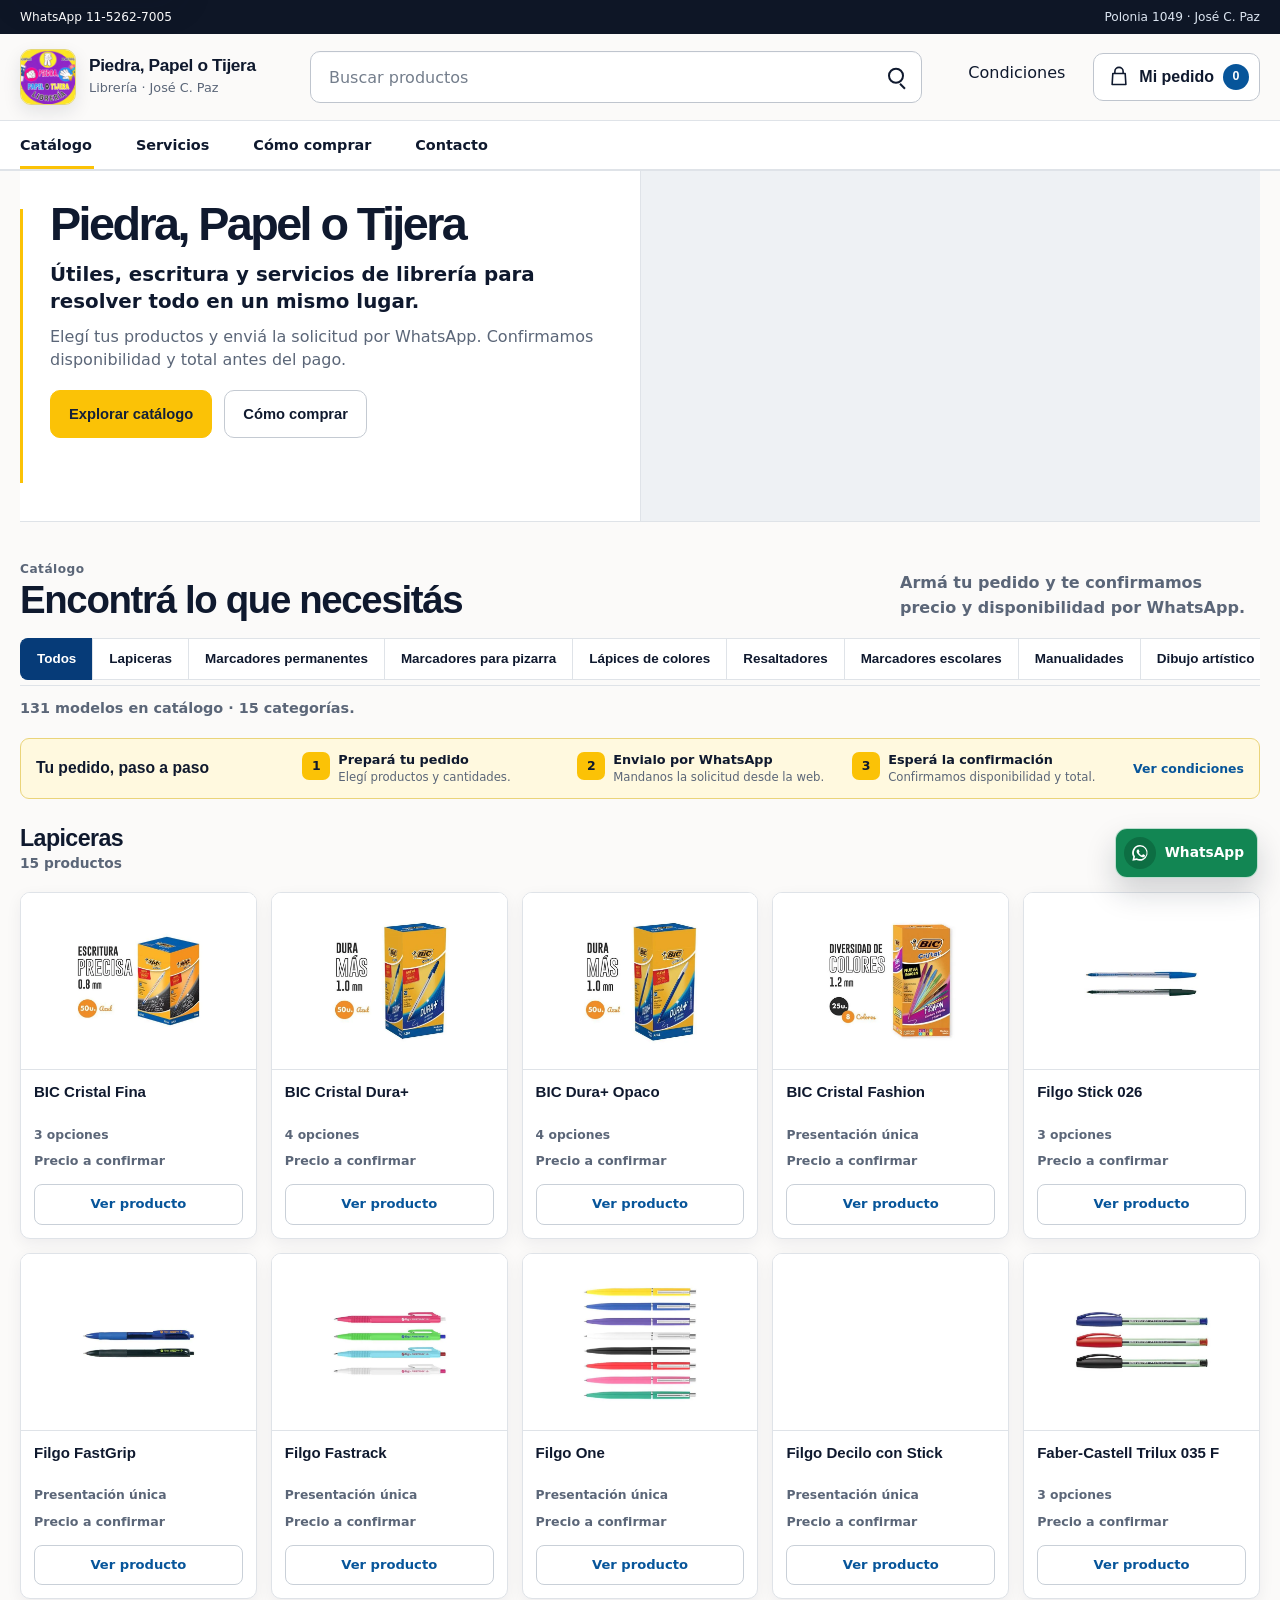
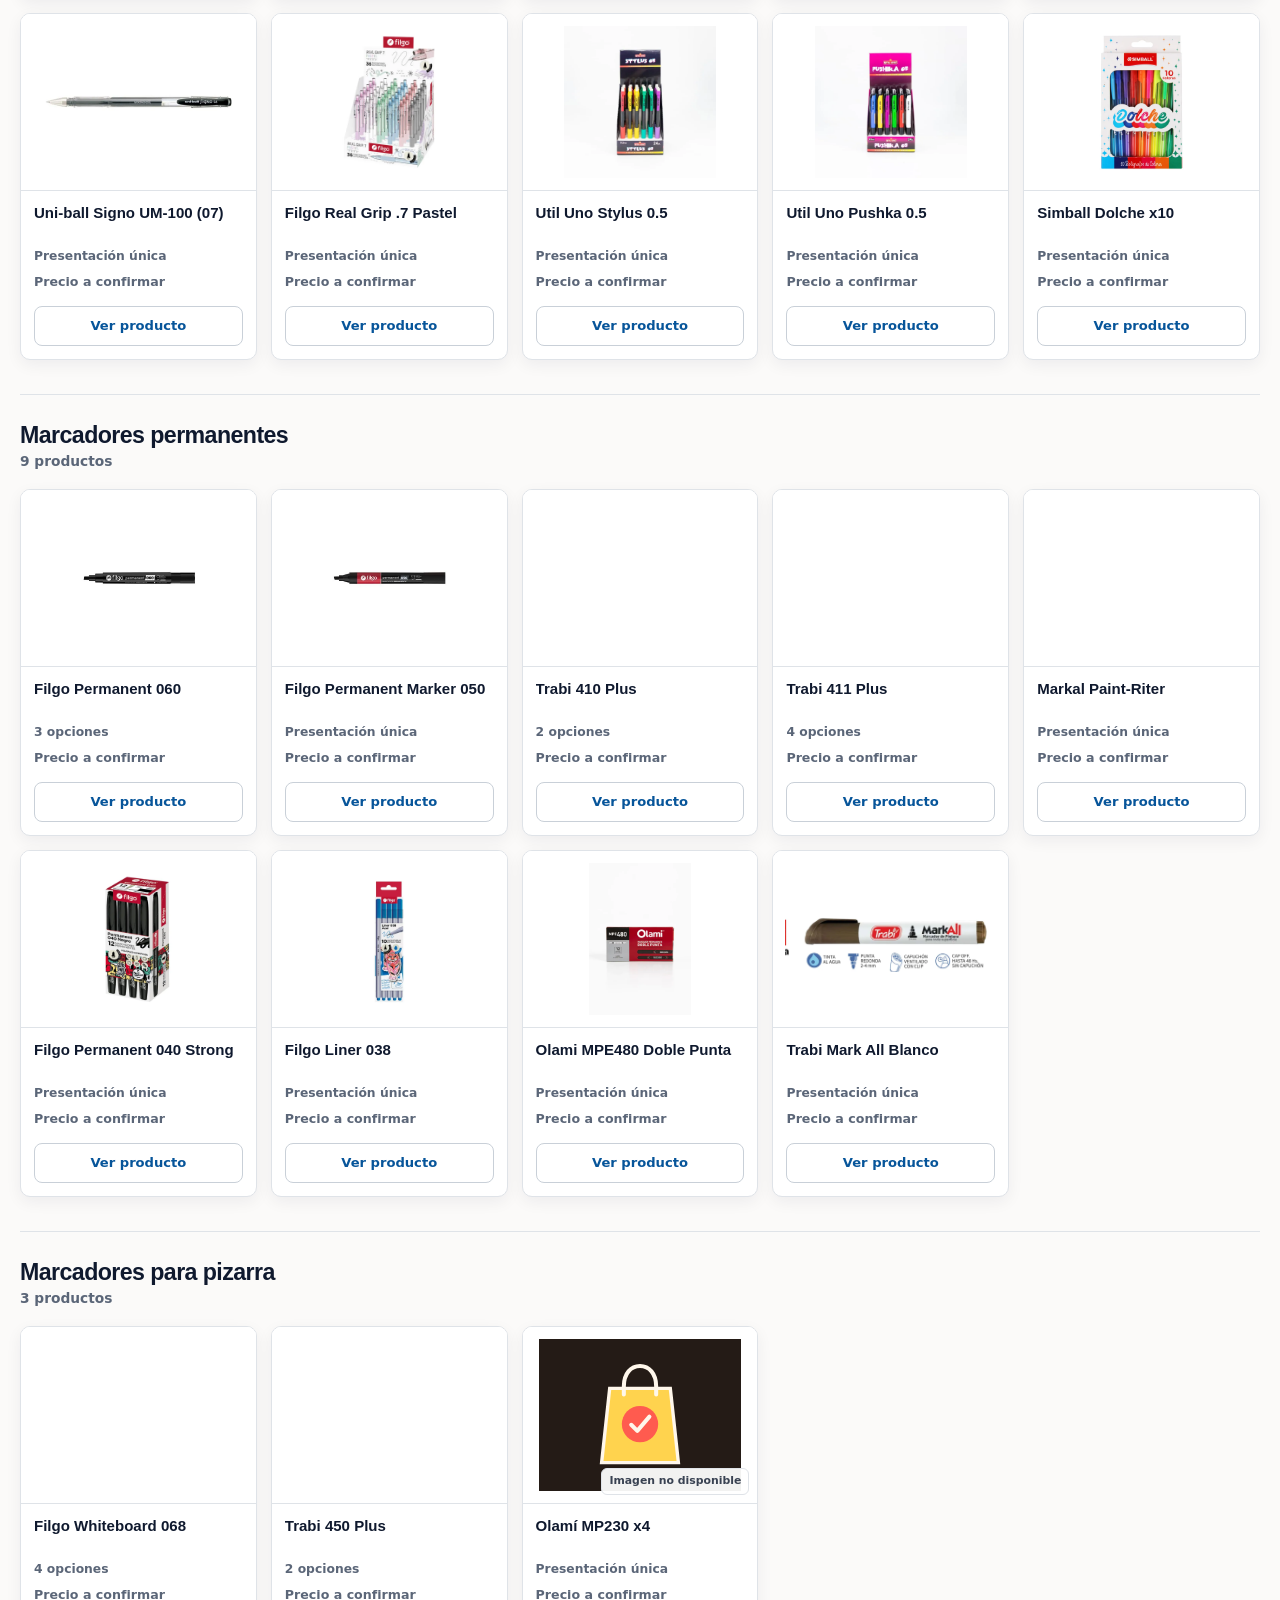
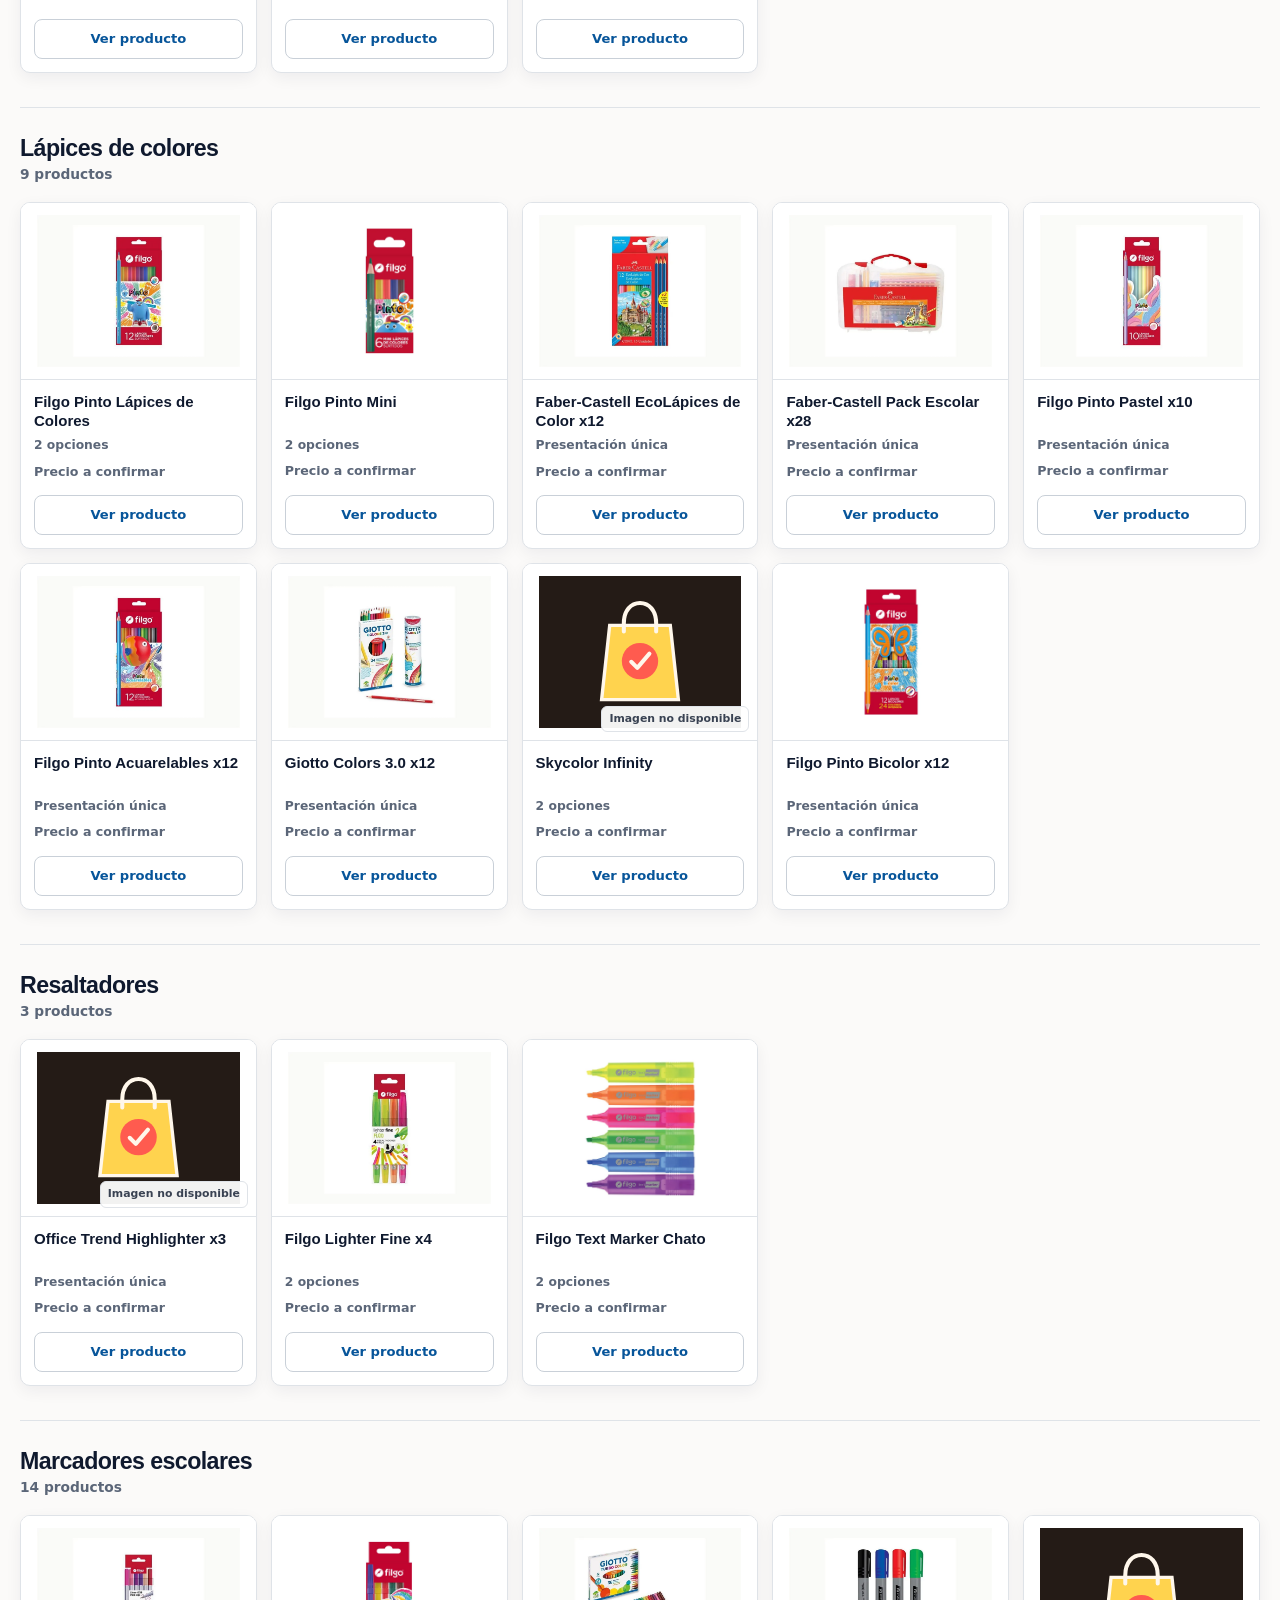
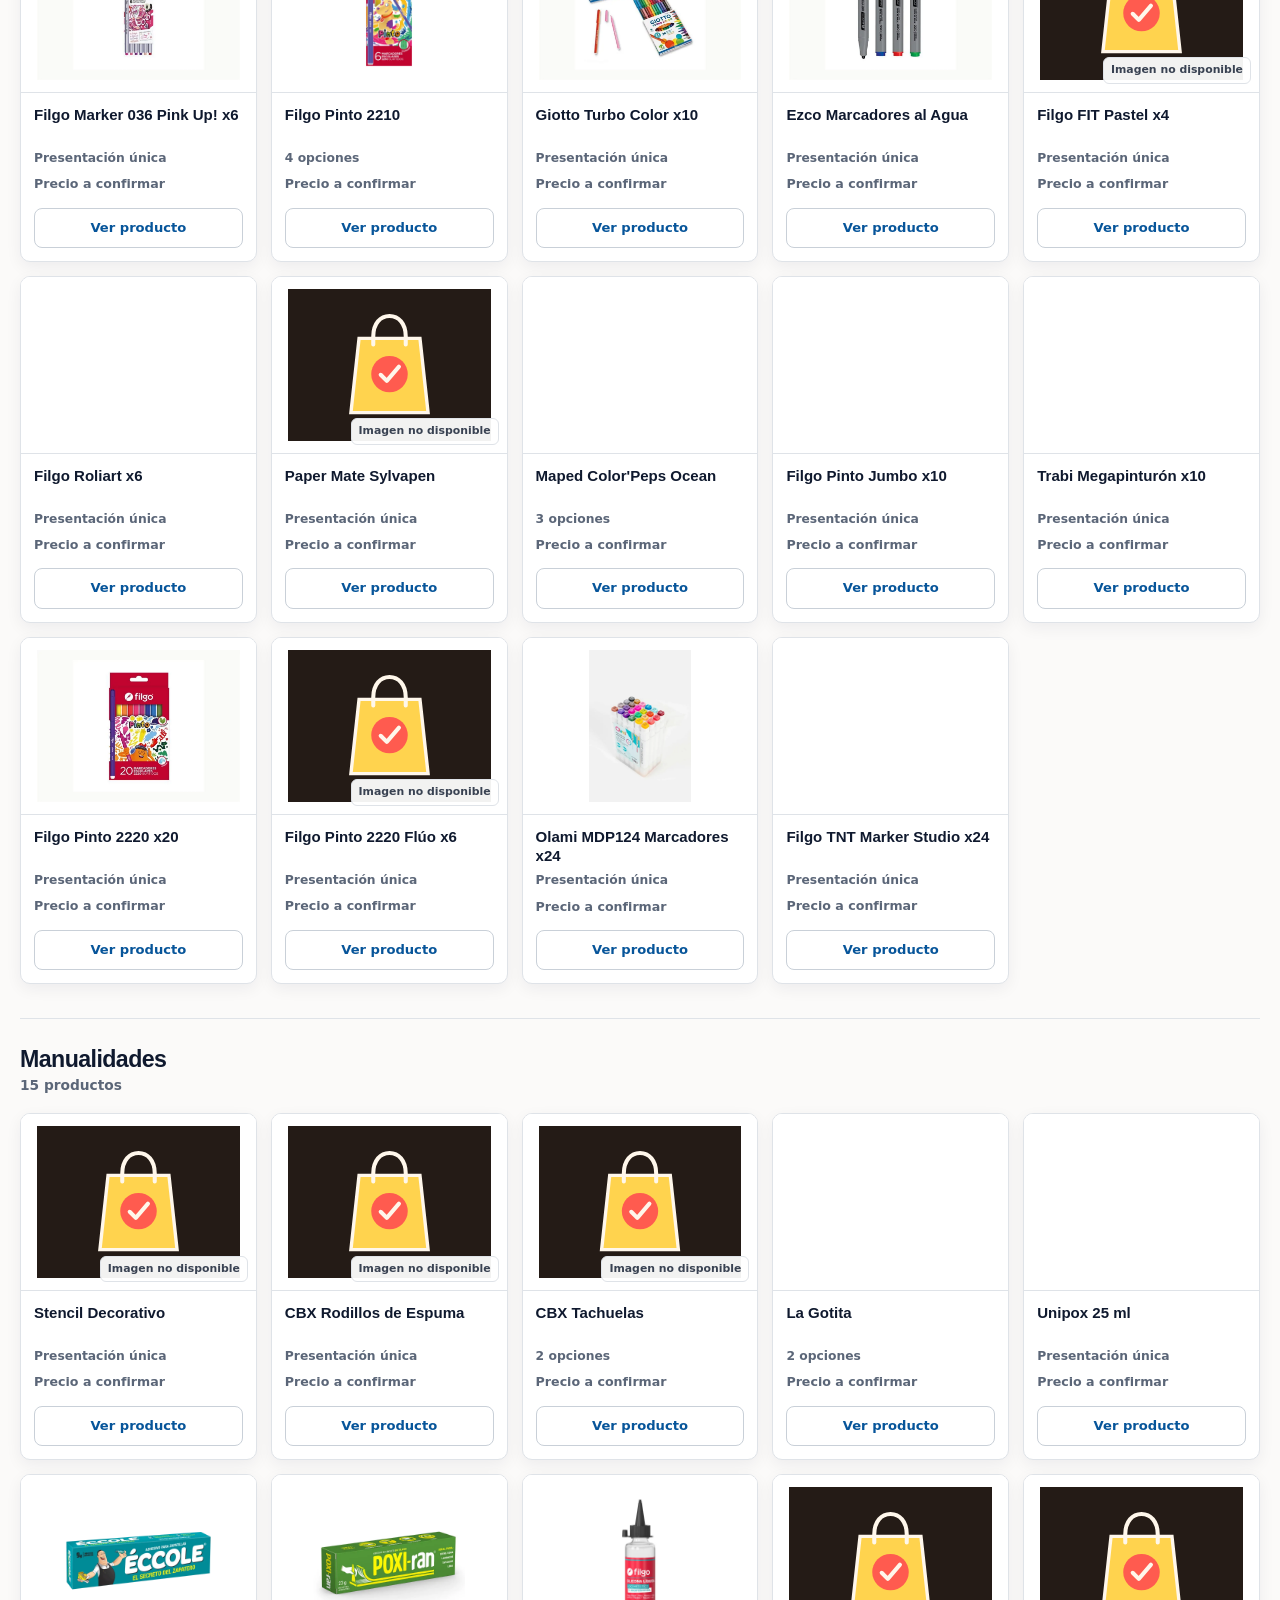
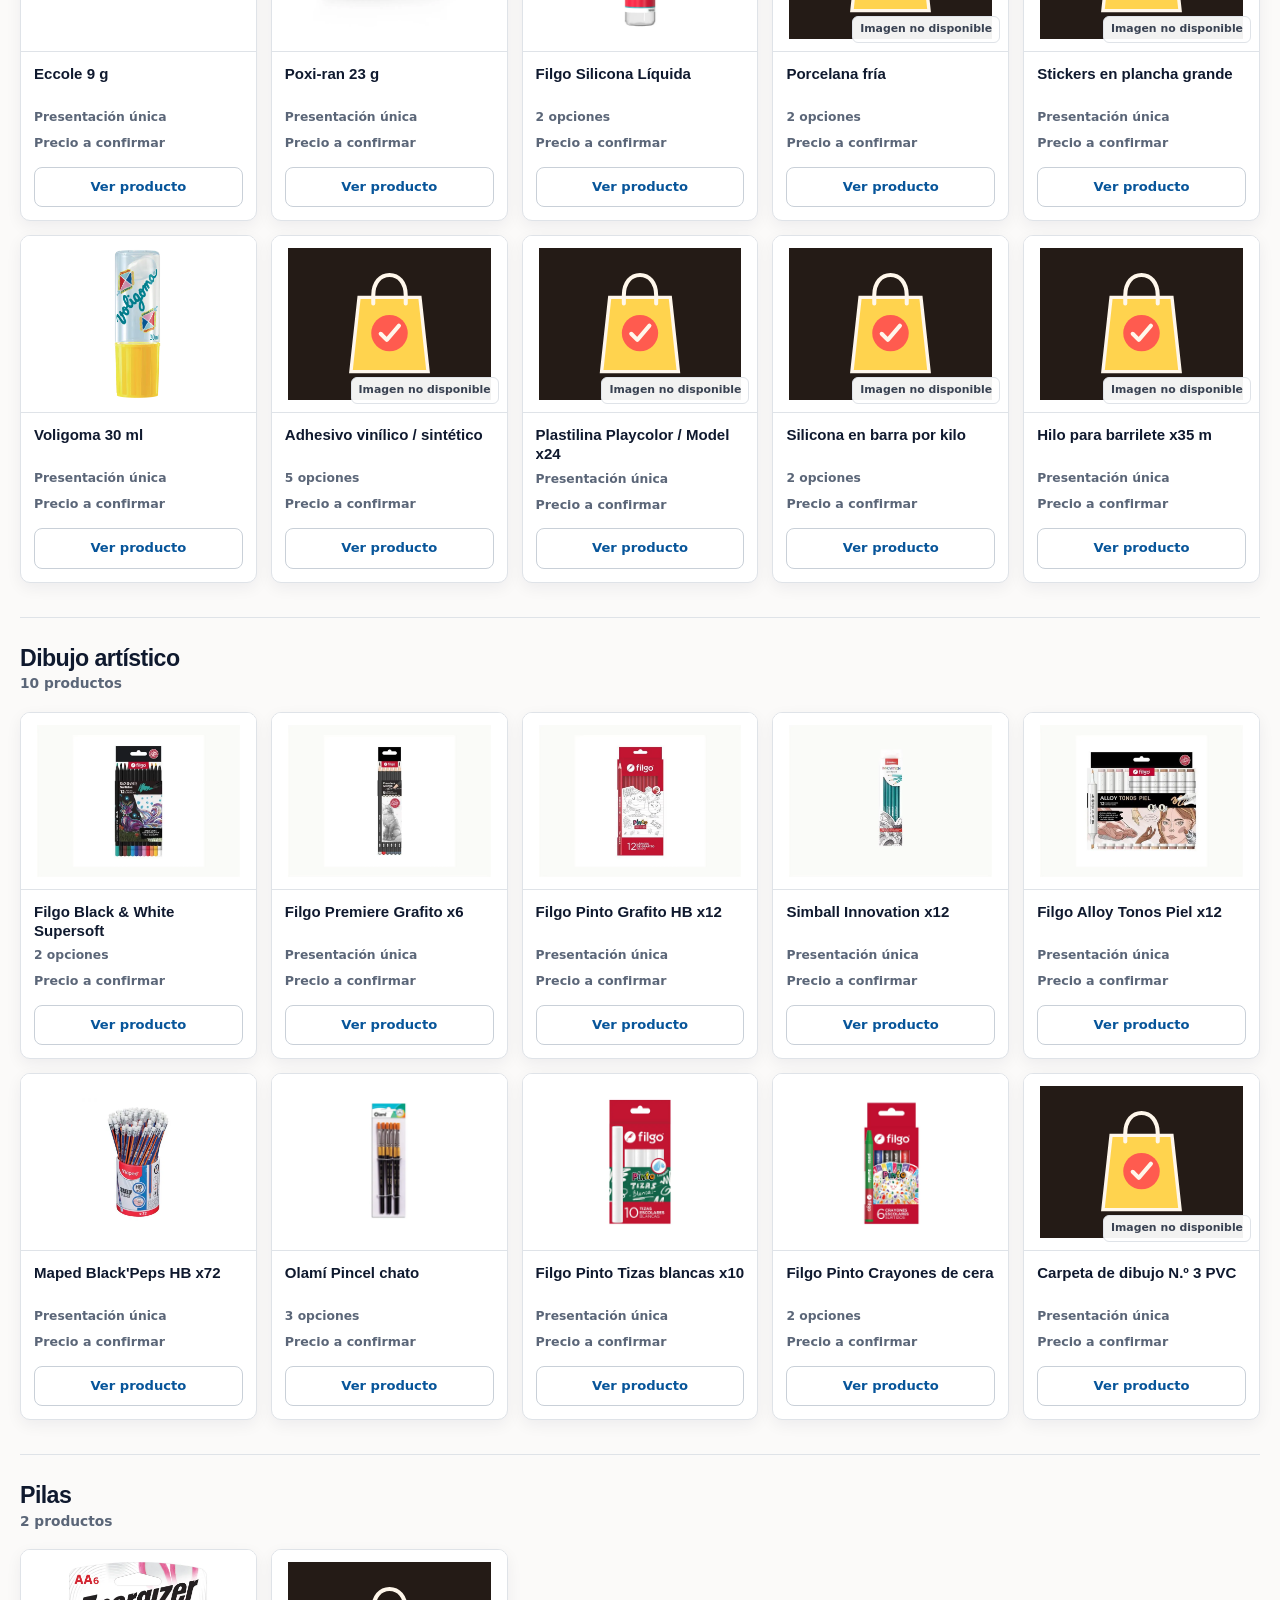
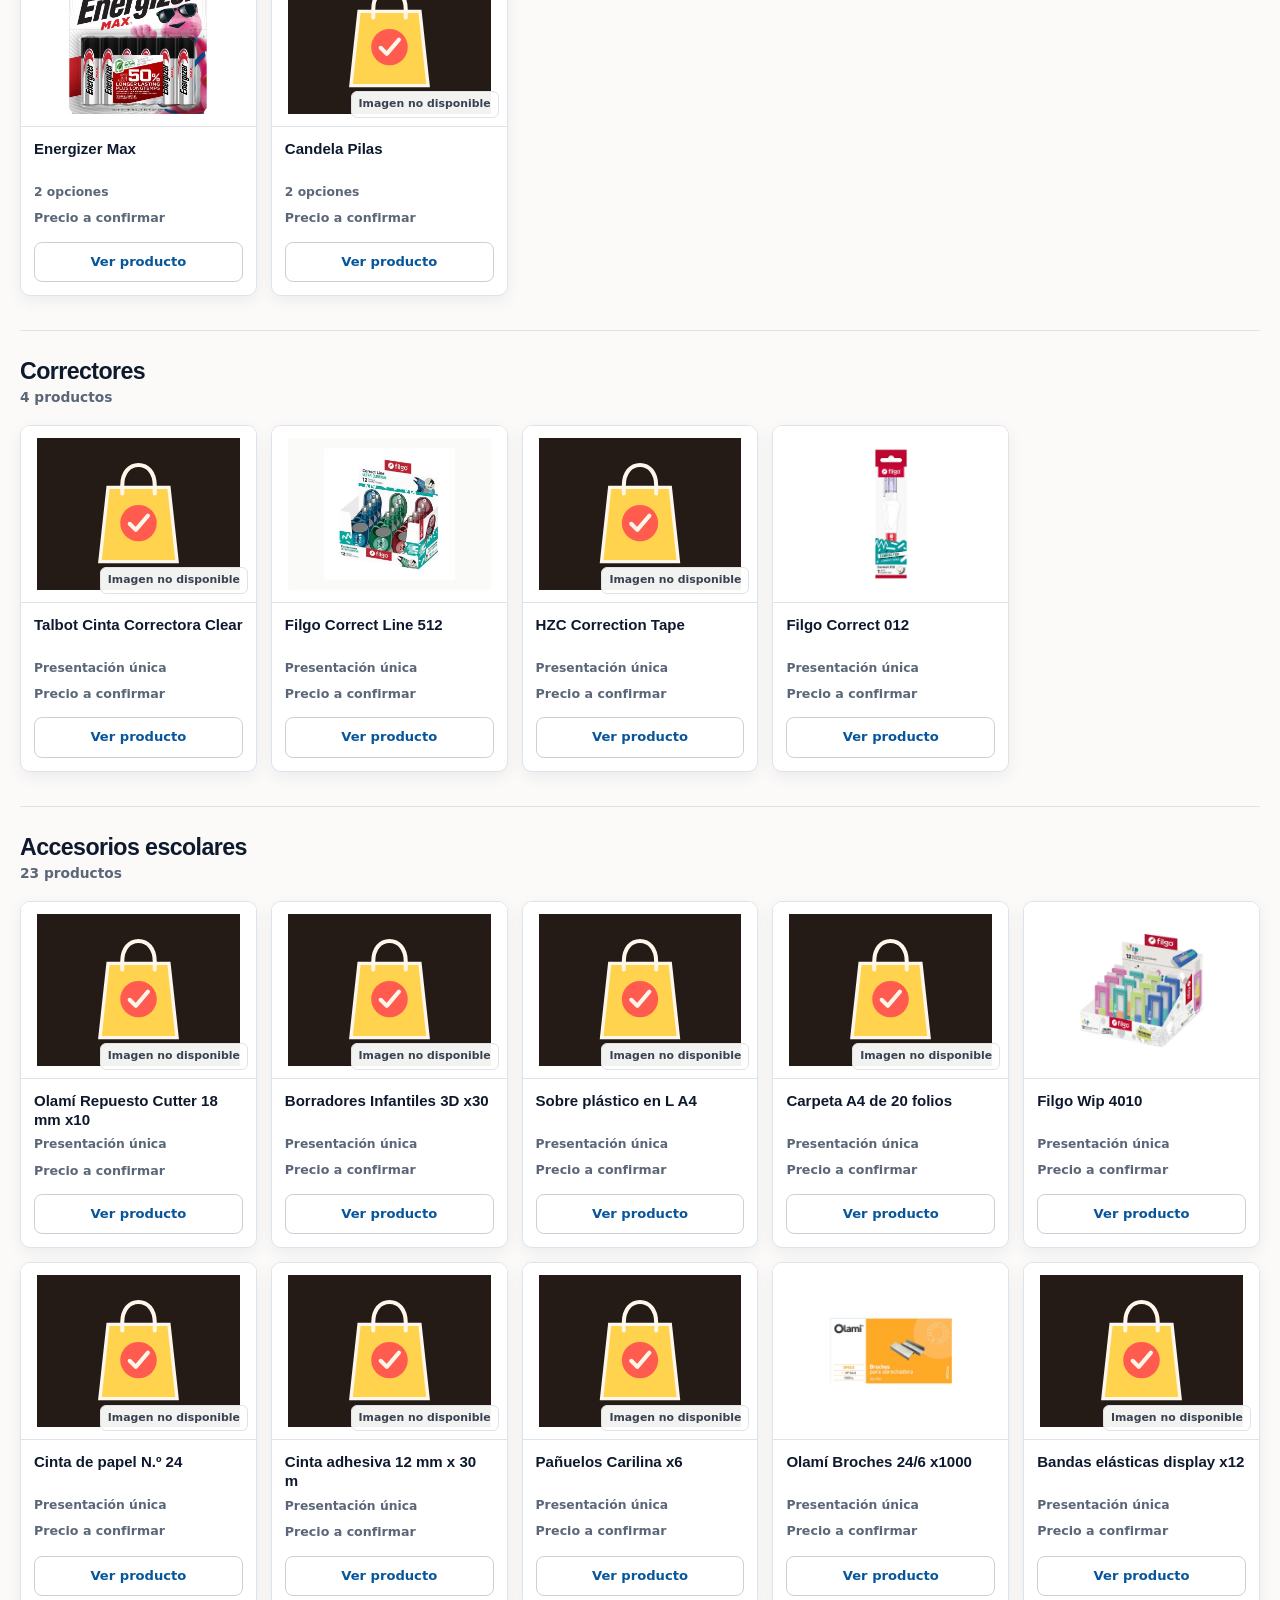
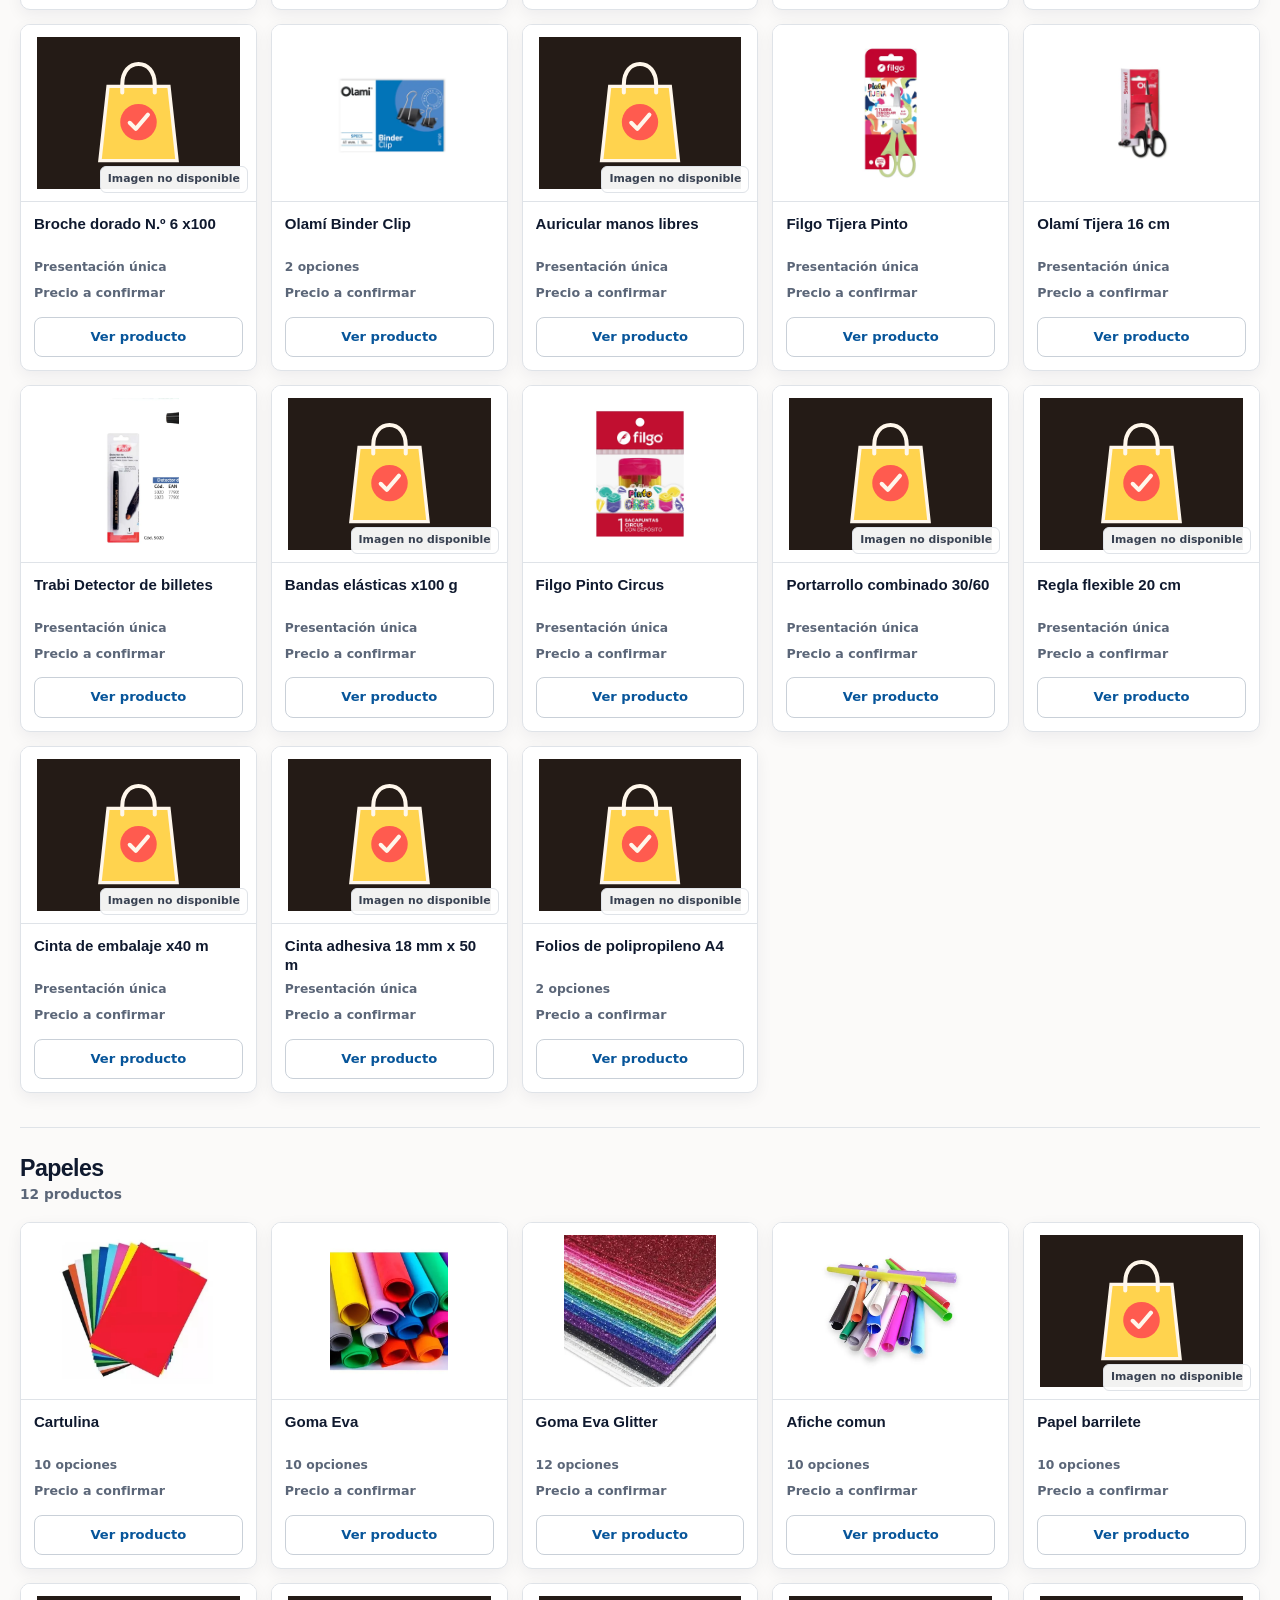
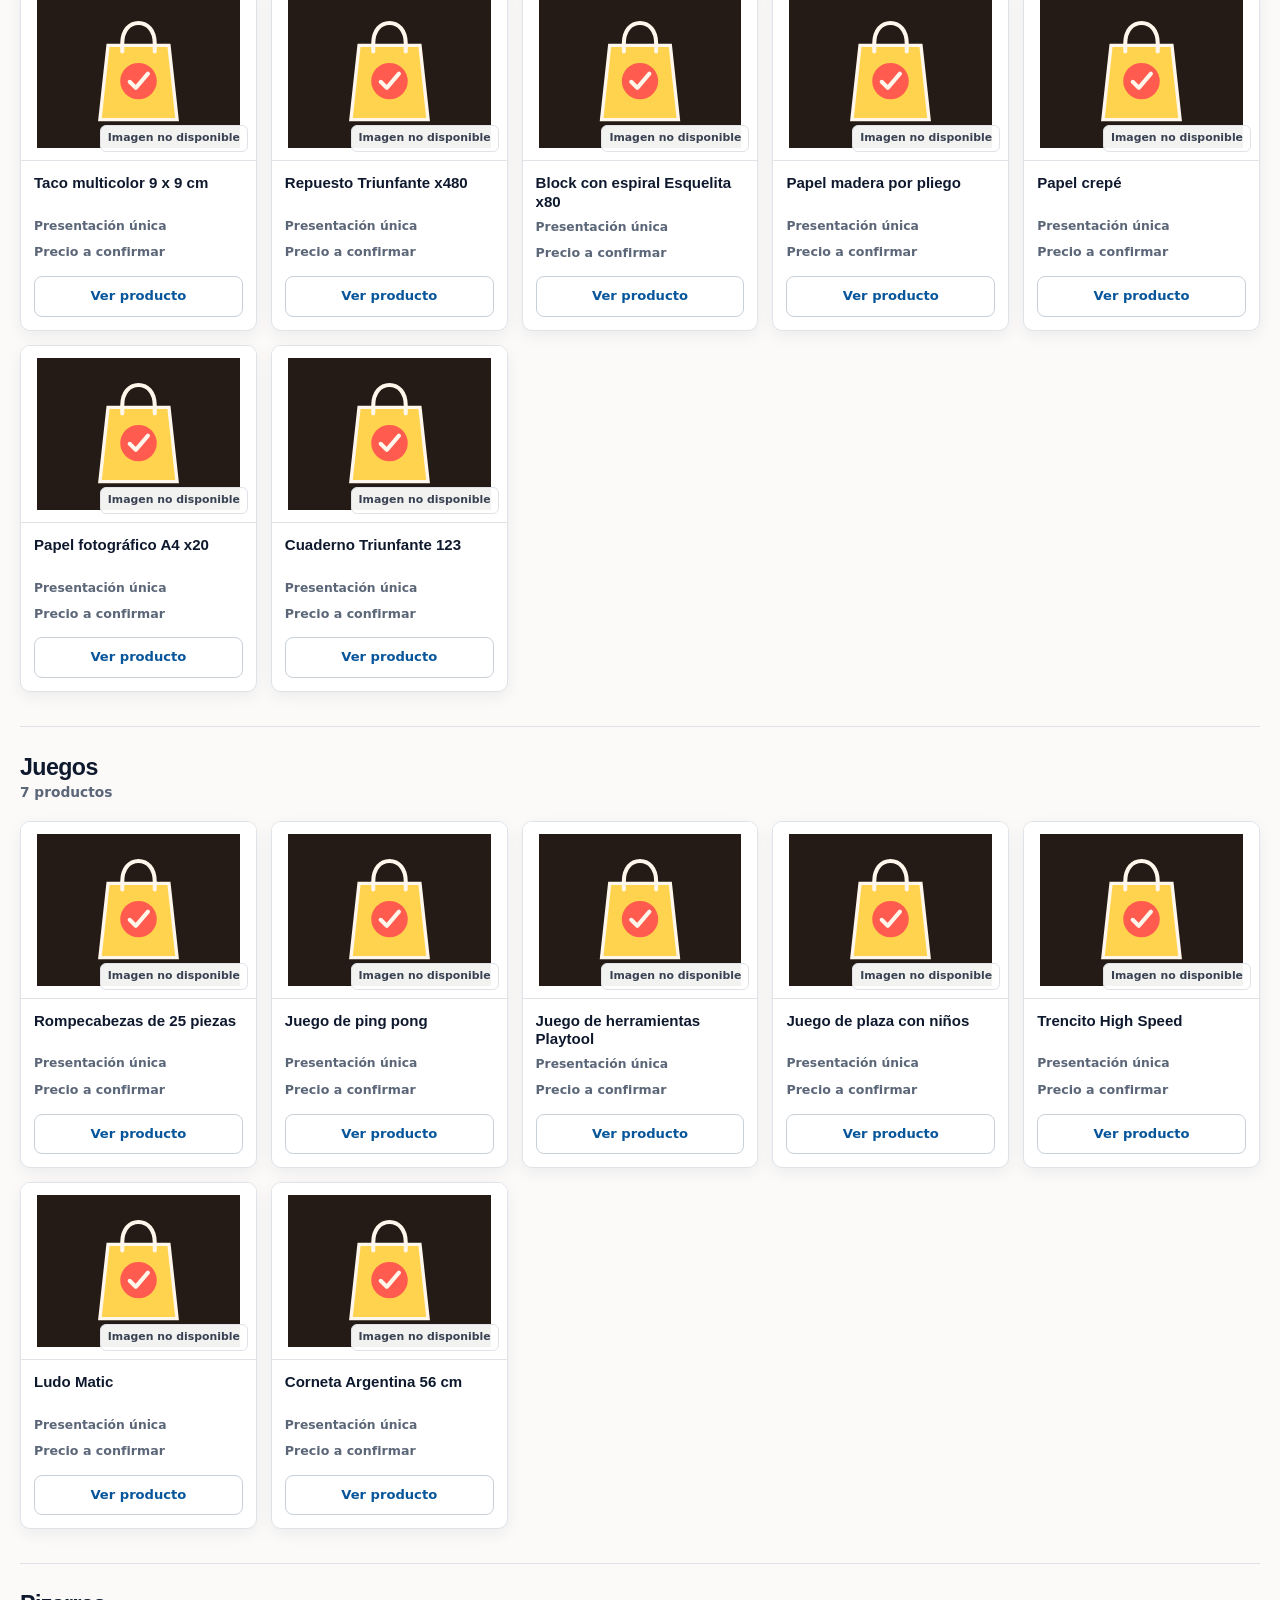
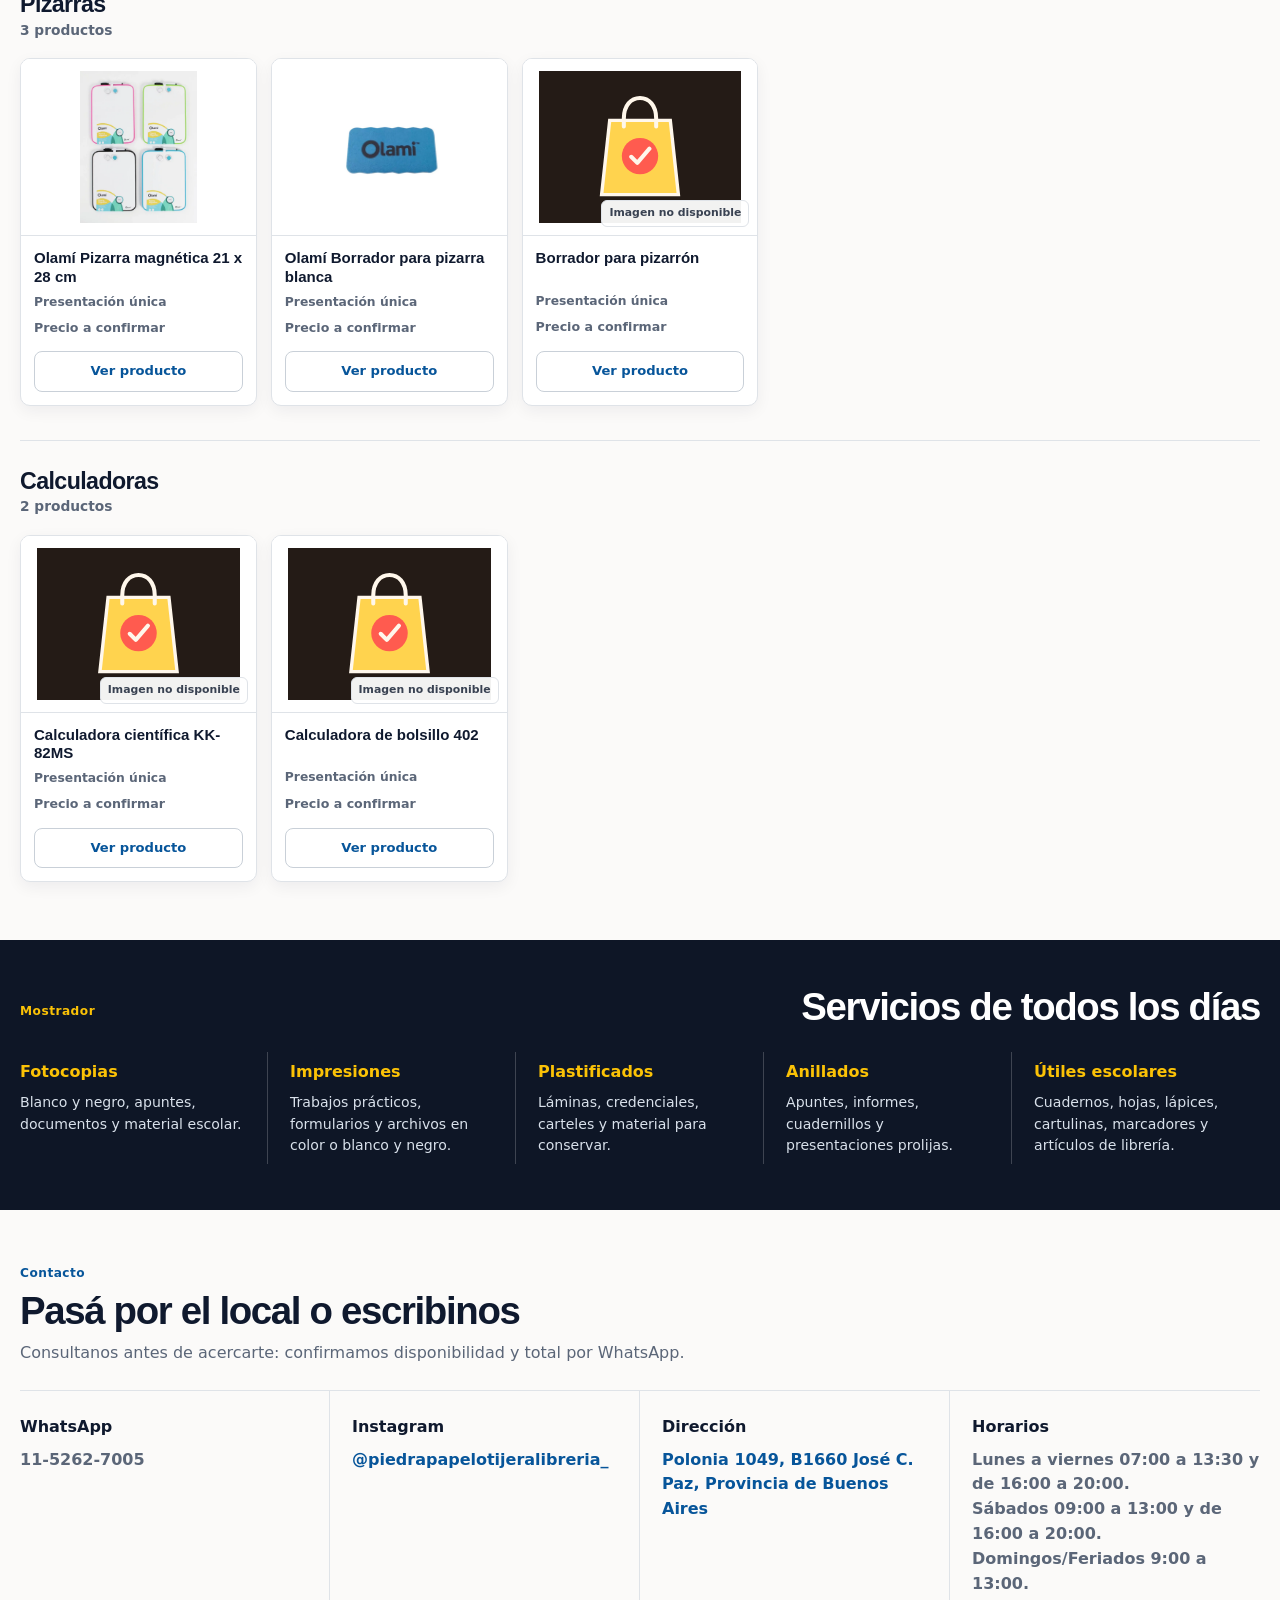
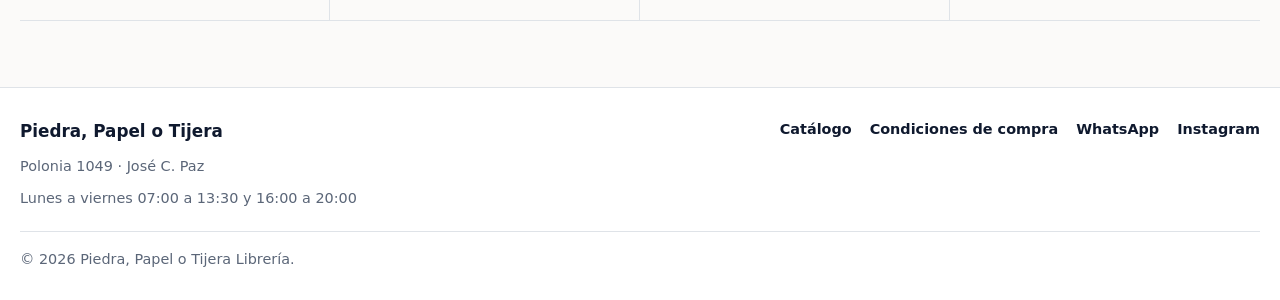
==== commit 6b39e6f6: "Add files via upload" ====
--- a/index.html
+++ b/index.html
@@ -1,215 +1,306 @@
-<!doctype html>
-<html lang="es">
-  <head>
-    <meta charset="utf-8" />
-    <meta name="viewport" content="width=device-width, initial-scale=1" />
-    <meta
-      name="description"
-      content="Piedra, Papel o Tijera Librería: útiles escolares, fotocopias, impresiones, plastificados y anillados en José C. Paz."
-    />
-    <meta name="theme-color" content="#17110d" />
-    <meta name="referrer" content="strict-origin-when-cross-origin" />
-    <meta
-      http-equiv="Content-Security-Policy"
-      content="default-src 'self'; script-src 'self' 'sha256-QMIQLowUhVf1scBFEC8QRxefvYCsq6sImiLS+PFxvs4='; style-src 'self' 'unsafe-inline'; img-src 'self' data:; connect-src 'self'; font-src 'self'; object-src 'none'; base-uri 'self'; form-action 'none'"
-    />
-    <meta property="og:title" content="Piedra, Papel o Tijera Librería" />
-    <meta
-      property="og:description"
-      content="Catálogo de consulta para útiles, fotocopias, impresiones, plastificados y anillados en José C. Paz."
-    />
-    <meta property="og:type" content="website" />
+<!doctype html>
+<html lang="es">
+  <head>
+    <meta charset="utf-8" />
+    <meta name="viewport" content="width=device-width, initial-scale=1" />
+    <meta
+      name="description"
+      content="Piedra, Papel o Tijera Librería: útiles escolares, fotocopias, impresiones, plastificados y anillados en José C. Paz."
+    />
+    <meta name="theme-color" content="#0e1626" />
+    <meta name="referrer" content="strict-origin-when-cross-origin" />
+    <meta
+      http-equiv="Content-Security-Policy"
+      content="default-src 'self'; script-src 'self'; style-src 'self' 'unsafe-inline'; img-src 'self' data:; connect-src 'self'; font-src 'self'; object-src 'none'; base-uri 'self'; form-action 'none'"
+    />
+    <meta property="og:title" content="Piedra, Papel o Tijera Librería" />
+    <meta
+      property="og:description"
+      content="Catálogo de consulta para útiles, fotocopias, impresiones, plastificados y anillados en José C. Paz."
+    />
+    <meta property="og:type" content="website" />
     <meta property="og:locale" content="es_AR" />
     <meta property="og:image" content="img/og-image.jpg" />
     <meta property="og:image:width" content="1200" />
     <meta property="og:image:height" content="630" />
+    <meta name="twitter:card" content="summary_large_image" />
     <meta name="twitter:image" content="img/og-image.jpg" />
     <link rel="canonical" href="https://piedrapapelotijera1049libreria-arch.github.io/fase0/index.html" />
-    <script type="application/ld+json">
-      {
-        "@context": "https://schema.org",
-        "@type": "Store",
-        "name": "Piedra, Papel o Tijera Librería",
-        "image": "img/og-image.jpg",
-        "telephone": "+5491152627005",
-        "address": {
-          "@type": "PostalAddress",
-          "streetAddress": "Polonia 1049",
-          "addressLocality": "José C. Paz",
-          "addressRegion": "Buenos Aires",
-          "postalCode": "B1660",
-          "addressCountry": "AR"
-        },
-        "openingHoursSpecification": [
-          { "@type": "OpeningHoursSpecification", "dayOfWeek": ["Monday", "Tuesday", "Wednesday", "Thursday", "Friday"], "opens": "07:00", "closes": "13:30" },
-          { "@type": "OpeningHoursSpecification", "dayOfWeek": ["Monday", "Tuesday", "Wednesday", "Thursday", "Friday"], "opens": "16:00", "closes": "20:00" },
-          { "@type": "OpeningHoursSpecification", "dayOfWeek": "Saturday", "opens": "09:00", "closes": "13:00" },
-          { "@type": "OpeningHoursSpecification", "dayOfWeek": "Saturday", "opens": "16:00", "closes": "20:00" },
-          { "@type": "OpeningHoursSpecification", "dayOfWeek": "Sunday", "opens": "09:00", "closes": "13:00" }
-        ],
-        "sameAs": ["https://instagram.com/piedrapapelotijeralibreria_"]
-      }
-    </script>
-    <meta name="twitter:card" content="summary_large_image" />
     <title>Piedra, Papel o Tijera Librería | José C. Paz</title>
     <link rel="icon" href="img/isotipo.jpg" type="image/jpeg" />
     <link rel="apple-touch-icon" href="img/icon-512.png" />
     <link rel="manifest" href="manifest.json" />
-    <link rel="preload" href="img/local-exterior.webp" as="image" type="image/webp" />
-    <link rel="stylesheet" href="styles.css" />
-  </head>
-  <body>
-    <a class="skip-link" href="#catalogo">Saltar al catálogo</a>
-    <noscript>
-      <div class="noscript-warning">
-        Para ver el catálogo y armar la consulta por WhatsApp necesitás activar JavaScript.
-      </div>
-    </noscript>
-
-    <header class="site-header" data-header>
-      <div class="utility-bar">
-        <div class="utility-bar__inner">
-          <a href="https://wa.me/5491152627005" target="_blank" rel="noopener noreferrer">WhatsApp 11-5262-7005</a>
-          <span>Polonia 1049 · José C. Paz</span>
-        </div>
-      </div>
-
-      <div class="commerce-header">
-        <a class="brand" href="#inicio" aria-label="Inicio">
-          <span class="brand-mark">
-            <img src="img/isotipo.jpg" alt="" />
-          </span>
-          <span class="brand-copy">
-            <strong>Piedra, Papel o Tijera</strong>
-            <small>Librería · José C. Paz</small>
-          </span>
-        </a>
-
-        <label class="header-search" for="searchInput">
-          <span class="visually-hidden">Buscar productos</span>
-          <input id="searchInput" type="search" autocomplete="off" placeholder="Buscá productos" />
-          <button class="header-search__clear" id="clearSearchButton" type="button" aria-label="Limpiar búsqueda" hidden>×</button>
-          <span class="header-search__icon" aria-hidden="true"></span>
-        </label>
-
-        <div class="header-actions">
-          <a class="header-help" href="https://wa.me/5491152627005" target="_blank" rel="noopener noreferrer">
-            <small>¿Necesitás ayuda?</small>
-            <strong>Escribinos</strong>
-          </a>
-          <a class="header-conditions" href="condiciones-compra.html">
-            <small>Antes de comprar</small>
-            <strong>Condiciones</strong>
+    <link
+      rel="preload"
+      href="img/local-exterior-mobile.webp"
+      as="image"
+      type="image/webp"
+      media="(max-width: 767px)"
+    />
+    <link
+      rel="preload"
+      href="img/local-exterior.webp"
+      as="image"
+      type="image/webp"
+      media="(min-width: 768px)"
+    />
+    <link rel="stylesheet" href="css/styles.css" />
+  </head>
+  <body data-store-schema>
+    <a class="skip-link" href="#catalogo">Saltar al catálogo</a>
+    <noscript>
+      <div class="noscript-warning">
+        Para ver el catálogo y armar el pedido por WhatsApp necesitás activar JavaScript.
+      </div>
+    </noscript>
+
+    <header class="site-header" data-header>
+      <div class="utility-bar">
+        <div class="utility-bar__inner">
+          <a data-whatsapp-link target="_blank" rel="noopener noreferrer">
+            WhatsApp <span data-whatsapp-number></span>
           </a>
-          <a class="cart-button" id="cartButton" href="carrito.html" aria-label="Abrir lista de consulta">
-            <span class="cart-button__label">Consulta</span>
+          <span>Polonia 1049 · José C. Paz</span>
+        </div>
+      </div>
+
+      <div class="commerce-header">
+        <a class="brand" href="#inicio" aria-label="Ir al inicio">
+          <span class="brand-mark">
+            <img src="img/isotipo.jpg" alt="" width="256" height="256" />
+          </span>
+          <span class="brand-copy">
+            <strong>Piedra, Papel o Tijera</strong>
+            <small>Librería · José C. Paz</small>
+          </span>
+        </a>
+
+        <div class="header-search">
+          <label class="visually-hidden" for="searchInput">Buscar productos</label>
+          <span class="header-search__icon" aria-hidden="true"></span>
+          <input
+            id="searchInput"
+            type="search"
+            autocomplete="off"
+            placeholder="Buscar productos"
+          />
+          <button
+            class="header-search__clear"
+            id="clearSearchButton"
+            type="button"
+            aria-label="Limpiar búsqueda"
+            hidden
+          >
+            ×
+          </button>
+        </div>
+
+        <div class="header-actions">
+          <a class="header-conditions" href="condiciones-compra.html">Condiciones</a>
+          <a class="cart-button" id="cartButton" href="carrito.html" aria-label="Abrir mi pedido">
+            <svg class="cart-button__icon" viewBox="0 0 24 24" aria-hidden="true" focusable="false">
+              <path
+                d="M7.5 8.25V6a4.5 4.5 0 0 1 9 0v2.25m-11.25 0h13.5l.75 12H4.5l.75-12Z"
+                fill="none"
+                stroke="currentColor"
+                stroke-width="1.75"
+                stroke-linecap="round"
+                stroke-linejoin="round"
+              />
+            </svg>
+            <span class="cart-button__label">Mi pedido</span>
             <span class="cart-button__count" id="cartCount">0</span>
           </a>
-        </div>
-      </div>
-
-      <nav class="category-nav" aria-label="Navegación principal">
+        </div>
+      </div>
+
+      <nav class="category-nav" aria-label="Navegación principal">
         <div class="category-nav__inner">
-          <a class="category-nav__lead" href="#catalogo" data-category-filter="Todos">Catálogo</a>
-          <a href="condiciones-compra.html">Compra</a>
-          <a href="#catalogo" data-category-filter="Lapiceras">Lapiceras</a>
-          <a href="#catalogo" data-category-filter="Marcadores permanentes">Permanentes</a>
-          <a href="#catalogo" data-category-filter="Marcadores para pizarra">Pizarra</a>
-          <a href="#catalogo" data-category-filter="Papeles">Papeles</a>
-          <a href="#servicios">Fotocopias</a>
-          <a href="#servicios">Impresiones</a>
-          <a href="#servicios">Plastificados</a>
-          <a href="#servicios">Anillados</a>
-          <a href="#contacto">Contacto</a>
-        </div>
-      </nav>
-    </header>
-
-    <main id="inicio">
-      <section class="storefront-hero" aria-labelledby="hero-title">
-        <div class="storefront-hero__content" data-reveal>
-          <p class="eyebrow">Librería en José C. Paz</p>
-          <h1 id="hero-title">Piedra, Papel o Tijera</h1>
-          <p class="storefront-hero__lead">Útiles, escritura y servicios de librería para resolver todo en un mismo lugar.</p>
+          <a class="category-nav__lead" href="#catalogo">Catálogo</a>
+          <a href="#servicios">Servicios</a>
+          <a href="#como-comprar">Cómo comprar</a>
+          <a href="#contacto">Contacto</a>
+        </div>
+      </nav>
+    </header>
+
+    <main id="inicio">
+      <section class="storefront-hero" aria-labelledby="hero-title">
+        <div class="storefront-hero__content" data-reveal>
+          <p class="eyebrow">Librería en José C. Paz</p>
+          <h1 id="hero-title">Piedra, Papel o Tijera</h1>
+          <p class="storefront-hero__lead">
+            Útiles, escritura y servicios de librería para resolver todo en un mismo lugar.
+          </p>
           <p class="storefront-hero__copy">
-            Elegí tus productos, seleccioná el color y envianos la consulta por WhatsApp.
-          </p>
-        </div>
-
-        <div class="storefront-hero__services" data-reveal aria-label="Servicios disponibles">
-          <span>Útiles escolares</span>
-          <span>Fotocopias</span>
-          <span>Impresiones</span>
-          <span>Plastificados</span>
-          <span>Anillados</span>
-        </div>
-      </section>
-
-      <section class="catalog" id="catalogo" aria-labelledby="catalogo-title">
-        <div class="catalog__head" data-reveal>
-          <div>
-            <p class="eyebrow">Catálogo</p>
-            <h2 id="catalogo-title">Productos disponibles.</h2>
-          </div>
-          <p>Armá tu lista de consulta y te confirmamos precio y disponibilidad por WhatsApp.</p>
-        </div>
-        <p class="visually-hidden" id="resultCount" aria-live="polite"></p>
-
-        <div class="catalog-results">
-          <div class="product-grid" id="productGrid"></div>
-          <p class="empty-state" id="emptyState" hidden>No encontramos productos con ese filtro.</p>
-        </div>
-      </section>
-
-      <section class="services" id="servicios" aria-labelledby="servicios-title">
-        <div class="section-heading" data-reveal>
-          <p class="eyebrow">Mostrador</p>
-          <h2 id="servicios-title">Servicios de todos los días.</h2>
-        </div>
-
-        <div class="service-ledger" data-reveal>
-          <div class="service-row">
-            <span>Fotocopias</span>
-            <p>Blanco y negro, apuntes, documentos y material escolar.</p>
-          </div>
-          <div class="service-row">
-            <span>Impresiones</span>
-            <p>Trabajos prácticos, formularios y archivos en color o blanco y negro.</p>
-          </div>
-          <div class="service-row">
-            <span>Plastificados</span>
-            <p>Láminas, credenciales, carteles y material para conservar.</p>
-          </div>
-          <div class="service-row">
-            <span>Anillados</span>
-            <p>Apuntes, informes, cuadernillos y presentaciones prolijas.</p>
-          </div>
-          <div class="service-row">
-            <span>Útiles escolares</span>
-            <p>Cuadernos, hojas, lápices, cartulinas, marcadores y artículos de librería.</p>
-          </div>
-        </div>
-      </section>
-
-      <section class="contact" id="contacto" aria-labelledby="contacto-title">
-        <div data-reveal>
-          <p class="eyebrow">Contacto</p>
-          <h2 id="contacto-title">Pasá por el local o escribinos.</h2>
-        </div>
-
-        <div class="contact-grid" data-reveal>
-          <p><strong>WhatsApp / Instagram</strong><a href="https://wa.me/5491152627005" target="_blank" rel="noopener noreferrer">11-5262-7005</a> 
-            <span>@piedrapapelotijeralibreria_</span></p>
+            Elegí tus productos y enviá la solicitud por WhatsApp. Confirmamos disponibilidad y
+            total antes del pago.
+          </p>
+          <div class="storefront-hero__actions">
+            <a class="button" href="#catalogo">Explorar catálogo</a>
+            <a class="button button--secondary" href="#como-comprar">Cómo comprar</a>
+          </div>
+        </div>
+
+        <div class="storefront-hero__media" data-reveal>
+          <picture>
+            <source
+              media="(max-width: 767px)"
+              srcset="img/local-exterior-mobile.webp"
+              type="image/webp"
+              width="800"
+              height="468"
+            />
+            <source srcset="img/local-exterior.webp" type="image/webp" width="1400" height="820" />
+            <img
+              src="img/local-exterior.jpg"
+              alt="Fachada del local Piedra, Papel o Tijera en Polonia 1049, José C. Paz"
+              width="1400"
+              height="820"
+              fetchpriority="high"
+              decoding="async"
+            />
+          </picture>
+        </div>
+      </section>
+
+      <section class="catalog" id="catalogo" aria-labelledby="catalogo-title" tabindex="-1">
+        <div class="catalog__head" data-reveal>
+          <div>
+            <p class="eyebrow">Catálogo</p>
+            <h2 id="catalogo-title">Encontrá lo que necesitás</h2>
+          </div>
+          <p>Armá tu pedido y te confirmamos precio y disponibilidad por WhatsApp.</p>
+        </div>
+
+        <div class="catalog-toolbar" data-reveal>
+          <div
+            class="catalog-filters"
+            id="categoryFilters"
+            role="group"
+            aria-label="Filtrar productos por categoría"
+          ></div>
+          <p class="catalog__result-count" id="resultCount" aria-live="polite">
+            Cargando productos...
+          </p>
+        </div>
+
+        <section class="order-process" id="como-comprar" aria-labelledby="process-title">
+          <div class="order-process__heading">
+            <h3 id="process-title">Tu pedido, paso a paso</h3>
+          </div>
+          <ol class="order-process__steps">
+            <li>
+              <span aria-hidden="true">1</span>
+              <div>
+                <strong>Prepará tu pedido</strong>
+                <p>Elegí productos y cantidades.</p>
+              </div>
+            </li>
+            <li>
+              <span aria-hidden="true">2</span>
+              <div>
+                <strong>Envialo por WhatsApp</strong>
+                <p>Mandanos la solicitud desde la web.</p>
+              </div>
+            </li>
+            <li>
+              <span aria-hidden="true">3</span>
+              <div>
+                <strong>Esperá la confirmación</strong>
+                <p>Confirmamos disponibilidad y total.</p>
+              </div>
+            </li>
+          </ol>
+          <a class="order-process__link" href="condiciones-compra.html">Ver condiciones</a>
+        </section>
+
+        <div class="catalog-results">
+          <div class="product-grid" id="productGrid"></div>
+          <p class="empty-state" id="emptyState" hidden>
+            No encontramos productos con ese filtro.
+          </p>
+        </div>
+      </section>
+
+      <section class="services" id="servicios" aria-labelledby="servicios-title">
+        <div class="section-heading" data-reveal>
+          <p class="eyebrow">Mostrador</p>
+          <h2 id="servicios-title">Servicios de todos los días</h2>
+        </div>
+
+        <ul class="service-ledger" data-reveal>
+          <li class="service-row">
+            <strong>Fotocopias</strong>
+            <p>Blanco y negro, apuntes, documentos y material escolar.</p>
+          </li>
+          <li class="service-row">
+            <strong>Impresiones</strong>
+            <p>Trabajos prácticos, formularios y archivos en color o blanco y negro.</p>
+          </li>
+          <li class="service-row">
+            <strong>Plastificados</strong>
+            <p>Láminas, credenciales, carteles y material para conservar.</p>
+          </li>
+          <li class="service-row">
+            <strong>Anillados</strong>
+            <p>Apuntes, informes, cuadernillos y presentaciones prolijas.</p>
+          </li>
+          <li class="service-row">
+            <strong>Útiles escolares</strong>
+            <p>Cuadernos, hojas, lápices, cartulinas, marcadores y artículos de librería.</p>
+          </li>
+        </ul>
+      </section>
+
+      <section class="contact" id="contacto" aria-labelledby="contacto-title">
+        <div data-reveal>
+          <p class="eyebrow">Contacto</p>
+          <h2 id="contacto-title">Pasá por el local o escribinos</h2>
+          <p class="contact__intro">
+            Consultanos antes de acercarte: confirmamos disponibilidad y total por WhatsApp.
+          </p>
+        </div>
+
+        <div class="contact-grid" data-reveal>
+          <p>
+            <strong>WhatsApp</strong>
+            <a
+              data-whatsapp-link
+              target="_blank"
+              rel="noopener noreferrer"
+              aria-label="Escribir por WhatsApp"
+            >
+              <span data-whatsapp-number>WhatsApp</span>
+            </a>
+          </p>
+          <p>
+            <strong>Instagram</strong>
+            <a
+              href="https://instagram.com/piedrapapelotijeralibreria_"
+              target="_blank"
+              rel="noopener noreferrer"
+            >
+              @piedrapapelotijeralibreria_
+            </a>
+          </p>
           <p>
             <strong>Dirección</strong>
-            <a href="https://maps.google.com/?q=Polonia+1049,+Jos%C3%A9+C.+Paz,+Buenos+Aires" target="_blank" rel="noopener noreferrer">
+            <a
+              href="https://maps.google.com/?q=Polonia+1049,+Jos%C3%A9+C.+Paz,+Buenos+Aires"
+              target="_blank"
+              rel="noopener noreferrer"
+            >
               Polonia 1049, B1660 José C. Paz, Provincia de Buenos Aires
             </a>
           </p>
-          <p><strong>Horarios</strong><span>Lunes a viernes 07:00 a 13:30 y de 16:00 a 20:00.</span>
-            <span>Sabados 09:00 a 13:00 y de 16:00 a 20:00.</span>
-            <span>Domingos/Feriados 9:00 a 13:00.</span></p>
-        </div>
+          <p>
+            <strong>Horarios</strong>
+            <span>Lunes a viernes 07:00 a 13:30 y de 16:00 a 20:00.</span>
+            <span>Sábados 09:00 a 13:00 y de 16:00 a 20:00.</span>
+            <span>Domingos/Feriados 9:00 a 13:00.</span>
+          </p>
+        </div>
       </section>
     </main>
 
@@ -223,40 +314,70 @@
         <nav class="site-footer__links" aria-label="Enlaces del pie de página">
           <a href="#catalogo">Catálogo</a>
           <a href="condiciones-compra.html">Condiciones de compra</a>
-          <a href="https://wa.me/5491152627005" target="_blank" rel="noopener noreferrer">WhatsApp</a>
-          <a href="https://instagram.com/piedrapapelotijeralibreria_" target="_blank" rel="noopener noreferrer">Instagram</a>
+          <a data-whatsapp-link target="_blank" rel="noopener noreferrer">WhatsApp</a>
+          <a
+            href="https://instagram.com/piedrapapelotijeralibreria_"
+            target="_blank"
+            rel="noopener noreferrer"
+          >
+            Instagram
+          </a>
         </nav>
       </div>
-      <p class="site-footer__copy">© <span id="footerYear"></span> Piedra, Papel o Tijera Librería.</p>
+      <p class="site-footer__copy">
+        © <span id="footerYear"></span> Piedra, Papel o Tijera Librería.
+      </p>
     </footer>
 
     <div class="product-dialog" id="productDialog" aria-hidden="true">
-      <button class="product-dialog__backdrop" type="button" data-close-product aria-label="Cerrar detalle del producto"></button>
+      <button
+        class="product-dialog__backdrop"
+        type="button"
+        data-close-product
+        tabindex="-1"
+        aria-label="Cerrar detalle del producto"
+      ></button>
       <section
         class="product-dialog__panel"
         id="productDialogPanel"
         role="dialog"
         aria-modal="true"
         aria-labelledby="productDialogTitle"
+        aria-describedby="productDialogDescription productDialogPrice"
         data-lenis-prevent
       >
         <header class="product-dialog__header">
           <div>
             <p class="eyebrow" id="productDialogCategory">Producto</p>
-            <p class="product-dialog__context">Detalle y variantes</p>
-          </div>
-          <button class="icon-button" id="closeProductDialog" type="button" aria-label="Cerrar detalle">×</button>
+            <p class="product-dialog__context">Detalle para tu pedido</p>
+          </div>
+          <button class="icon-button" id="closeProductDialog" type="button" aria-label="Cerrar detalle">
+            ×
+          </button>
         </header>
 
         <div class="product-dialog__content">
           <div class="product-dialog__media">
-            <img id="productDialogImage" src="img/producto-sin-imagen.svg" alt="" width="800" height="800" />
+            <img
+              id="productDialogImage"
+              src="img/producto-sin-imagen.svg"
+              alt=""
+              width="800"
+              height="800"
+            />
+            <p
+              class="product-dialog__image-status"
+              id="productDialogImageStatus"
+              role="status"
+              aria-live="polite"
+              hidden
+            ></p>
           </div>
 
           <div class="product-dialog__details">
             <h2 id="productDialogTitle">Producto</h2>
             <p class="product-dialog__description" id="productDialogDescription"></p>
-            <p class="product-dialog__price">Consultar precio</p>
+            <p class="product-dialog__price" id="productDialogPrice">Precio a confirmar</p>
 
             <fieldset class="product-dialog__variants" id="productDialogVariantGroup">
               <legend id="productDialogOptionLabel">Variante</legend>
@@ -265,34 +386,37 @@
             </fieldset>
 
             <div class="product-dialog__actions">
-              <button class="button" id="productDialogAdd" type="button">Agregar a la consulta</button>
-              <a class="button button--secondary" id="productDialogCartLink" href="carrito.html">Ver consulta</a>
+              <button class="button" id="productDialogAdd" type="button">Agregar al pedido</button>
+              <a class="button button--secondary" id="productDialogCartLink" href="carrito.html">
+                Ver mi pedido
+              </a>
             </div>
           </div>
         </div>
       </section>
     </div>
-
-    <a
-      class="floating-whatsapp"
-      href="https://wa.me/5491152627005"
-      target="_blank"
-      rel="noopener noreferrer"
-      aria-label="Consultar por WhatsApp"
-    >
+
+    <a
+      class="floating-whatsapp"
+      data-whatsapp-link
+      target="_blank"
+      rel="noopener noreferrer"
+      aria-label="Consultar por WhatsApp"
+    >
       <span aria-hidden="true">
         <svg viewBox="0 0 32 32" focusable="false">
           <path d="M16.05 4.2a11.5 11.5 0 0 0-9.85 17.4L4.9 27.4l5.95-1.24A11.5 11.5 0 1 0 16.05 4.2Zm0 2.18a9.32 9.32 0 0 1 7.88 14.3 9.27 9.27 0 0 1-11.97 3.18l-.43-.24-3.55.74.76-3.45-.28-.46a9.3 9.3 0 0 1 7.59-14.07Zm-3.13 4.5c-.2 0-.52.07-.8.38-.27.31-1.04 1.02-1.04 2.48s1.07 2.88 1.22 3.08c.15.2 2.08 3.33 5.14 4.53 2.55 1 3.07.8 3.62.75.55-.05 1.78-.73 2.03-1.43.25-.7.25-1.3.17-1.43-.07-.12-.27-.2-.57-.35-.3-.15-1.78-.88-2.06-.98-.27-.1-.47-.15-.67.15-.2.3-.77.98-.94 1.18-.17.2-.35.22-.65.07-.3-.15-1.25-.46-2.39-1.47-.88-.78-1.48-1.75-1.65-2.05-.17-.3-.02-.46.13-.61.13-.13.3-.35.45-.52.15-.17.2-.3.3-.5.1-.2.05-.37-.02-.52-.08-.15-.67-1.63-.92-2.22-.24-.58-.49-.5-.67-.5h-.6Z" />
         </svg>
       </span>
-      <strong>WhatsApp</strong>
-    </a>
-
+      <strong>WhatsApp</strong>
+    </a>
+
     <div class="toast" id="toast" role="status" aria-live="polite"></div>
-    <script src="productos-data.js"></script>
-    <script src="script.js"></script>
-    <script defer src="vendor/lenis.1.3.15.min.js"></script>
-    <script defer src="vendor/gsap.3.15.min.js"></script>
-    <script defer src="vendor/ScrollTrigger.3.15.min.js"></script>
-  </body>
-</html>
+    <script defer src="js/store-config.js"></script>
+    <script defer src="data/productos-data.js"></script>
+    <script defer src="js/script.js"></script>
+    <script defer src="vendor/lenis.1.3.15.min.js"></script>
+    <script defer src="vendor/gsap.3.15.min.js"></script>
+    <script defer src="vendor/ScrollTrigger.3.15.min.js"></script>
+  </body>
+</html>
--- a/css/styles.css
+++ b/css/styles.css
@@ -0,0 +1,4501 @@
+/*
+  EDITABLE: colores de marca.
+  Paleta oscura con acentos rojo/azul/amarillo del cartel.
+*/
+:root {
+  --paper: #17110d;
+  --surface: rgba(42, 31, 24, 0.88);
+  --surface-solid: #2a1f18;
+  --ink: #fff7eb;
+  --muted: #c5b7a7;
+  --line: rgba(255, 247, 235, 0.16);
+  --brown: #6b472f;
+  --brown-dark: #140d09;
+  --red: #ff5b4f;
+  --blue: #4aa5e7;
+  --yellow: #ffd34e;
+  --gray: #958e85;
+  --shadow: 0 14px 34px rgba(0, 0, 0, 0.28);
+  --shadow-strong: 0 24px 60px rgba(0, 0, 0, 0.42);
+  --radius: 8px;
+  --max-width: 1280px;
+  --ease: cubic-bezier(0.2, 0.8, 0.2, 1);
+}
+
+* {
+  box-sizing: border-box;
+}
+
+html {
+  width: 100%;
+  max-width: 100%;
+  overflow-x: hidden;
+  scroll-behavior: smooth;
+}
+
+html.lenis,
+html.lenis body {
+  height: auto;
+}
+
+.lenis.lenis-smooth {
+  scroll-behavior: auto !important;
+}
+
+.lenis.lenis-smooth [data-lenis-prevent] {
+  overscroll-behavior: contain;
+}
+
+body {
+  position: relative;
+  width: 100%;
+  max-width: 100%;
+  min-height: 100vh;
+  margin: 0;
+  overflow-x: hidden;
+  color: var(--ink);
+  background:
+    radial-gradient(circle at 15% 12%, rgba(255, 91, 79, 0.18), transparent 32%),
+    radial-gradient(circle at 82% 8%, rgba(74, 165, 231, 0.16), transparent 34%),
+    radial-gradient(circle at 65% 90%, rgba(255, 211, 78, 0.12), transparent 34%),
+    var(--paper);
+  font-family: Arial, Helvetica, sans-serif;
+  line-height: 1.5;
+  text-rendering: optimizeLegibility;
+}
+
+body::before {
+  content: "";
+  position: fixed;
+  inset: 0;
+  z-index: 0;
+  background:
+    linear-gradient(90deg, rgba(255, 247, 235, 0.035) 1px, transparent 1px),
+    linear-gradient(180deg, rgba(255, 247, 235, 0.025) 1px, transparent 1px);
+  background-size: 42px 42px;
+  pointer-events: none;
+}
+
+body > * {
+  position: relative;
+  z-index: 1;
+}
+
+body.dialog-open {
+  overflow: hidden;
+}
+
+img {
+  display: block;
+  max-width: 100%;
+}
+
+a {
+  color: inherit;
+  text-decoration: none;
+}
+
+button,
+input {
+  font: inherit;
+}
+
+button {
+  cursor: pointer;
+}
+
+:focus-visible {
+  outline: 3px solid rgba(31, 95, 146, 0.32);
+  outline-offset: 3px;
+}
+
+.skip-link {
+  position: fixed;
+  left: 16px;
+  top: 12px;
+  z-index: 1000;
+  padding: 10px 14px;
+  color: #140d09;
+  background: var(--blue);
+  border-radius: var(--radius);
+  transform: translateY(-140%);
+  transition: transform 0.2s var(--ease);
+}
+
+.skip-link:focus {
+  transform: translateY(0);
+}
+
+.noscript-warning {
+  position: relative;
+  z-index: 500;
+  margin: 0;
+  padding: 12px 18px;
+  color: #140d09;
+  background: var(--yellow);
+  font-weight: 800;
+  text-align: center;
+}
+
+.site-header {
+  position: sticky;
+  top: 0;
+  z-index: 100;
+  background: rgba(20, 13, 9, 0.94);
+  border-bottom: 1px solid rgba(255, 247, 235, 0.12);
+  backdrop-filter: blur(18px);
+}
+
+.site-header.is-scrolled {
+  background: rgba(20, 13, 9, 0.88);
+  box-shadow: 0 12px 30px rgba(0, 0, 0, 0.2);
+}
+
+.utility-bar {
+  min-height: 30px;
+  color: var(--muted);
+  background: #0d0907;
+  border-bottom: 1px solid rgba(255, 247, 235, 0.08);
+  font-size: 0.74rem;
+}
+
+.utility-bar__inner {
+  display: flex;
+  align-items: center;
+  justify-content: space-between;
+  gap: 24px;
+  width: min(100% - 32px, var(--max-width));
+  min-height: 30px;
+  margin: 0 auto;
+}
+
+.utility-bar a {
+  color: var(--ink);
+}
+
+.utility-bar a:hover {
+  color: var(--yellow);
+}
+
+.commerce-header {
+  display: grid;
+  grid-template-columns: minmax(270px, auto) minmax(320px, 1fr) auto;
+  align-items: center;
+  gap: 28px;
+  width: min(100% - 32px, var(--max-width));
+  min-height: 82px;
+  margin: 0 auto;
+}
+
+.brand {
+  display: inline-flex;
+  align-items: center;
+  gap: 12px;
+  justify-self: start;
+}
+
+.brand-mark {
+  width: 58px;
+  height: 58px;
+  overflow: hidden;
+  background: var(--yellow);
+  border: 2px solid var(--yellow);
+  border-radius: var(--radius);
+  box-shadow: 0 8px 20px rgba(0, 0, 0, 0.22);
+}
+
+.brand-mark img {
+  width: 100%;
+  height: 100%;
+  object-fit: cover;
+  object-position: center;
+}
+
+.brand-copy strong,
+.brand-copy small {
+  display: block;
+}
+
+.brand-copy strong {
+  color: var(--ink);
+  font-size: 1.05rem;
+  line-height: 1.1;
+}
+
+.brand-copy small {
+  color: var(--muted);
+  font-size: 0.82rem;
+}
+
+.header-search {
+  position: relative;
+  display: block;
+  width: 100%;
+}
+
+.header-search input {
+  width: 100%;
+  height: 46px;
+  padding: 0 88px 0 15px;
+  color: #201711;
+  background: #fff;
+  border: 2px solid transparent;
+  border-radius: var(--radius);
+  outline: 0;
+}
+
+.header-search input:focus {
+  border-color: var(--yellow);
+  box-shadow: 0 0 0 3px rgba(255, 211, 78, 0.18);
+}
+
+.header-search input[type="search"]::-webkit-search-cancel-button,
+.header-search input[type="search"]::-webkit-search-decoration {
+  appearance: none;
+  -webkit-appearance: none;
+}
+
+.header-search__icon {
+  position: absolute;
+  top: 50%;
+  right: 18px;
+  width: 16px;
+  height: 16px;
+  border: 2px solid #2a1f18;
+  border-radius: 50%;
+  transform: translateY(-58%);
+  pointer-events: none;
+}
+
+.header-search__clear {
+  position: absolute;
+  top: 50%;
+  right: 43px;
+  display: grid;
+  place-items: center;
+  width: 30px;
+  height: 30px;
+  padding: 0;
+  color: #5f554e;
+  background: transparent;
+  border: 0;
+  border-radius: 50%;
+  font-size: 1.25rem;
+  line-height: 1;
+  transform: translateY(-50%);
+}
+
+.header-search__clear:hover {
+  color: #201711;
+  background: #eee9e4;
+}
+
+.header-search__clear[hidden] {
+  display: none;
+}
+
+.header-search__icon::after {
+  content: "";
+  position: absolute;
+  right: -5px;
+  bottom: -3px;
+  width: 7px;
+  height: 2px;
+  background: #2a1f18;
+  transform: rotate(45deg);
+  transform-origin: left center;
+}
+
+.visually-hidden {
+  position: absolute;
+  width: 1px;
+  height: 1px;
+  padding: 0;
+  overflow: hidden;
+  clip: rect(0, 0, 0, 0);
+  white-space: nowrap;
+  border: 0;
+}
+
+.header-actions {
+  display: flex;
+  align-items: center;
+  justify-content: flex-end;
+  gap: 18px;
+}
+
+.header-help small,
+.header-help strong,
+.header-conditions small,
+.header-conditions strong {
+  display: block;
+  white-space: nowrap;
+}
+
+.header-help small,
+.header-conditions small {
+  color: var(--muted);
+  font-size: 0.72rem;
+}
+
+.header-help strong,
+.header-conditions strong {
+  color: var(--ink);
+  font-size: 0.88rem;
+}
+
+.header-help:hover strong,
+.header-conditions:hover strong {
+  color: var(--yellow);
+}
+
+.header-conditions {
+  padding-left: 18px;
+  border-left: 1px solid rgba(255, 247, 235, 0.14);
+}
+
+.category-nav {
+  position: relative;
+  background: rgba(43, 33, 27, 0.98);
+  border-top: 1px solid var(--line);
+}
+
+.category-nav.is-scroll-end::after {
+  opacity: 0;
+}
+
+.category-nav__inner {
+  display: flex;
+  align-items: stretch;
+  width: min(100% - 32px, var(--max-width));
+  min-height: 42px;
+  margin: 0 auto;
+  overflow-x: auto;
+  scrollbar-width: none;
+}
+
+.category-nav__inner::-webkit-scrollbar {
+  display: none;
+}
+
+.category-nav a {
+  display: inline-flex;
+  align-items: center;
+  flex: 0 0 auto;
+  padding: 0 17px;
+  color: var(--muted);
+  border-right: 1px solid rgba(255, 247, 235, 0.08);
+  font-size: 0.85rem;
+  font-weight: 800;
+}
+
+.category-nav a:hover {
+  color: var(--ink);
+  background: rgba(255, 247, 235, 0.06);
+}
+
+.category-nav a.is-active {
+  color: var(--yellow);
+  background: rgba(255, 211, 78, 0.06);
+}
+
+.category-nav .category-nav__lead {
+  padding-left: 0;
+  padding-right: 24px;
+  color: var(--yellow);
+  text-transform: uppercase;
+}
+
+.cart-button {
+  justify-self: end;
+  display: inline-flex;
+  align-items: center;
+  gap: 9px;
+  min-height: 42px;
+  padding: 9px 12px;
+  color: #08131c;
+  background: var(--blue);
+  border: 0;
+  border-radius: var(--radius);
+  font-weight: 800;
+  transition: transform 0.2s var(--ease), box-shadow 0.2s var(--ease);
+}
+
+.cart-button:hover {
+  box-shadow: 0 12px 24px rgba(31, 95, 146, 0.18);
+}
+
+.cart-button.is-bumped {
+  animation: cart-bump 0.32s var(--ease);
+}
+
+.cart-button__count {
+  display: grid;
+  place-items: center;
+  min-width: 24px;
+  height: 24px;
+  padding: 0 7px;
+  color: var(--blue);
+  background: #fff7eb;
+  border-radius: 999px;
+  font-size: 0.78rem;
+  font-weight: 900;
+}
+
+.button,
+.icon-button,
+.product-card__detail,
+.product-variant-option,
+.remove-button {
+  border-radius: var(--radius);
+  transition:
+    transform 0.18s var(--ease),
+    box-shadow 0.18s var(--ease),
+    background 0.18s var(--ease),
+    color 0.18s var(--ease),
+    border-color 0.18s var(--ease);
+}
+
+.button {
+  display: inline-flex;
+  align-items: center;
+  justify-content: center;
+  min-height: 44px;
+  padding: 12px 16px;
+  color: #190f0b;
+  background: var(--red);
+  border: 1px solid var(--red);
+  font-weight: 800;
+}
+
+.button:hover:not(:disabled) {
+  transform: translateY(-1px);
+  box-shadow: 0 12px 24px rgba(201, 59, 52, 0.22);
+}
+
+.button:disabled {
+  cursor: not-allowed;
+  opacity: 0.62;
+}
+
+.button--secondary {
+  color: var(--ink);
+  background: rgba(255, 247, 235, 0.09);
+  border-color: var(--line);
+}
+
+.button--muted {
+  color: var(--ink);
+  background: rgba(255, 247, 235, 0.08);
+  border-color: rgba(255, 247, 235, 0.1);
+}
+
+.eyebrow {
+  margin: 0 0 8px;
+  color: var(--red);
+  font-size: 0.76rem;
+  font-weight: 900;
+  letter-spacing: 0.08em;
+  text-transform: uppercase;
+}
+
+.storefront-hero {
+  position: relative;
+  display: grid;
+  align-content: center;
+  min-height: 270px;
+  margin-top: 0;
+  padding: 24px max(24px, calc((100vw - var(--max-width)) / 2)) 66px;
+  overflow: hidden;
+  background:
+    image-set(
+      url("../img/local-exterior.webp") type("image/webp"),
+      url("../img/local-exterior.jpg") type("image/jpeg")
+    ) center 45% / cover no-repeat,
+    #1d1418;
+  border-top: 1px solid var(--line);
+  border-bottom: 1px solid var(--line);
+}
+
+.storefront-hero::before {
+  content: "";
+  position: absolute;
+  top: 0;
+  bottom: 0;
+  left: max(24px, calc((100vw - var(--max-width)) / 2));
+  width: 5px;
+  background: var(--yellow);
+  pointer-events: none;
+}
+
+.storefront-hero__content {
+  position: relative;
+  z-index: 1;
+  max-width: 720px;
+  padding-left: 28px;
+  text-shadow:
+    0 2px 8px rgba(0, 0, 0, 0.9),
+    0 8px 28px rgba(0, 0, 0, 0.72);
+}
+
+.storefront-hero h1 {
+  margin: 0;
+  color: var(--ink);
+  font-size: 2.5rem;
+  line-height: 1;
+  letter-spacing: 0;
+}
+
+.storefront-hero__lead {
+  max-width: 680px;
+  margin: 12px 0 0;
+  color: var(--ink);
+  font-size: 1.04rem;
+  font-weight: 800;
+  line-height: 1.3;
+}
+
+.storefront-hero__copy {
+  max-width: 620px;
+  margin: 10px 0 0;
+  color: var(--muted);
+  font-size: 1rem;
+}
+
+.storefront-hero__services {
+  position: absolute;
+  right: 0;
+  bottom: 0;
+  left: 0;
+  display: flex;
+  justify-content: center;
+  gap: 0;
+  padding: 0 max(24px, calc((100vw - var(--max-width)) / 2));
+  background: #0d0a09;
+  border-top: 1px solid var(--line);
+}
+
+.storefront-hero__services span {
+  flex: 1 1 0;
+  padding: 15px 18px;
+  color: var(--ink);
+  border-right: 1px solid var(--line);
+  font-size: 0.82rem;
+  font-weight: 800;
+  text-align: center;
+}
+
+.storefront-hero__services span:last-child {
+  border-right: 0;
+}
+
+.storefront-hero__services span:nth-child(1) {
+  background: #574213;
+}
+
+.storefront-hero__services span:nth-child(2) {
+  background: #173e59;
+}
+
+.storefront-hero__services span:nth-child(3) {
+  background: #56241f;
+}
+
+.storefront-hero__services span:nth-child(4) {
+  background: #432750;
+}
+
+.storefront-hero__services span:nth-child(5) {
+  background: #214a37;
+}
+
+.catalog,
+.services,
+.contact {
+  width: min(100% - 32px, var(--max-width));
+  margin: 0 auto;
+  padding: 52px 0 0;
+}
+
+.catalog__head,
+.section-heading {
+  display: flex;
+  align-items: end;
+  justify-content: space-between;
+  gap: 28px;
+  margin-bottom: 20px;
+}
+
+.catalog__head h2,
+.section-heading h2,
+.contact h2 {
+  max-width: 680px;
+  margin: 0;
+  color: var(--ink);
+  font-size: 2.2rem;
+  line-height: 1.08;
+  letter-spacing: 0;
+}
+
+.catalog__head p {
+  max-width: 360px;
+  margin: 0;
+  color: var(--muted);
+  font-weight: 700;
+}
+
+.result-count {
+  min-height: 0;
+  margin: 0;
+  color: var(--muted);
+  font-weight: 700;
+  text-align: right;
+}
+
+.product-grid {
+  display: grid;
+  gap: 30px;
+  min-width: 0;
+  max-width: 100%;
+}
+
+.product-category {
+  display: grid;
+  gap: 14px;
+  min-width: 0;
+  max-width: 100%;
+  padding-top: 22px;
+  border-top: 1px solid var(--line);
+}
+
+.product-category:first-child {
+  padding-top: 4px;
+  border-top: 0;
+}
+
+.product-category__head {
+  display: flex;
+  align-items: end;
+  justify-content: space-between;
+  gap: 18px;
+}
+
+.product-category__title {
+  display: grid;
+  gap: 3px;
+}
+
+.product-category__title span {
+  color: var(--yellow);
+  font-size: 0.72rem;
+  font-weight: 900;
+  letter-spacing: 0.06em;
+  text-transform: uppercase;
+}
+
+.product-category__title h4 {
+  margin: 0;
+  color: var(--ink);
+  font-size: 1.45rem;
+  line-height: 1.1;
+}
+
+.product-category__title p {
+  margin: 0;
+  color: var(--muted);
+  font-size: 0.9rem;
+  font-weight: 700;
+}
+
+.product-category__grid {
+  display: grid;
+  grid-template-columns: repeat(5, minmax(0, 1fr));
+  width: 100%;
+  min-width: 0;
+  max-width: 100%;
+  gap: 14px;
+}
+
+.product-card {
+  position: relative;
+  display: grid;
+  grid-template-rows: auto 1fr;
+  min-height: 100%;
+  overflow: hidden;
+  background: #211712;
+  border: 1px solid var(--line);
+  border-radius: var(--radius);
+  box-shadow: 0 5px 16px rgba(0, 0, 0, 0.2);
+  cursor: pointer;
+  transition:
+    border-color 0.18s var(--ease),
+    box-shadow 0.18s var(--ease),
+    opacity 0.35s var(--ease),
+    transform 0.18s var(--ease);
+}
+
+.product-card:hover {
+  border-color: rgba(255, 211, 78, 0.52);
+  box-shadow: 0 9px 24px rgba(0, 0, 0, 0.28);
+  transform: translateY(-2px);
+}
+
+.product-card:focus-within {
+  border-color: var(--yellow);
+}
+
+.product-card__image-wrap {
+  position: relative;
+  overflow: hidden;
+  background: #fff;
+  border-bottom: 1px solid var(--line);
+}
+
+.product-card__image {
+  box-sizing: border-box;
+  width: 100%;
+  height: auto;
+  aspect-ratio: 1;
+  padding: 8px;
+  object-fit: contain;
+  background: #fff;
+  transform: scale(1);
+  transition: transform 0.28s var(--ease);
+}
+
+.product-card:hover .product-card__image {
+  transform: scale(1.02);
+}
+
+.product-card__body {
+  position: relative;
+  z-index: 1;
+  display: grid;
+  grid-template-rows: auto auto auto 1fr;
+  gap: 7px;
+  padding: 12px;
+}
+
+.product-card__price {
+  display: inline-flex;
+  align-items: center;
+  min-height: 26px;
+  width: fit-content;
+  padding: 3px 7px;
+  color: var(--yellow);
+  background: rgba(255, 211, 78, 0.08);
+  border: 1px solid rgba(255, 211, 78, 0.22);
+  border-radius: 4px;
+  font-size: 0.74rem;
+  font-weight: 900;
+  white-space: nowrap;
+}
+
+.product-card h4 {
+  margin: 0;
+  display: -webkit-box;
+  min-height: 2.5em;
+  overflow: hidden;
+  color: var(--ink);
+  font-size: 1rem;
+  line-height: 1.25;
+  -webkit-box-orient: vertical;
+  -webkit-line-clamp: 2;
+}
+
+.product-card__variant-summary {
+  margin: 0;
+  min-height: 20px;
+  color: var(--muted);
+  font-size: 0.82rem;
+  font-weight: 700;
+}
+
+.product-card__footer {
+  display: flex;
+  justify-content: space-between;
+  gap: 8px;
+  align-self: end;
+  margin-top: auto;
+  padding-top: 6px;
+}
+
+.product-card__detail {
+  width: 100%;
+  min-height: 40px;
+  padding: 9px 12px;
+  color: var(--ink);
+  background: rgba(255, 247, 235, 0.07);
+  border: 1px solid var(--line);
+  font-size: 0.88rem;
+  font-weight: 900;
+}
+
+.product-card__detail:hover {
+  color: #17110d;
+  background: var(--yellow);
+  border-color: var(--yellow);
+}
+
+.empty-state {
+  padding: 28px;
+  color: var(--muted);
+  background: var(--surface);
+  border: 1px dashed var(--line);
+  border-radius: var(--radius);
+  text-align: center;
+}
+
+.service-ledger {
+  overflow: hidden;
+  background: var(--surface);
+  border: 1px solid var(--line);
+  border-radius: var(--radius);
+  box-shadow: var(--shadow);
+  backdrop-filter: blur(18px);
+}
+
+.service-row {
+  display: grid;
+  grid-template-columns: 220px 1fr;
+  gap: 20px;
+  padding: 18px 20px;
+  border-bottom: 1px solid var(--line);
+  transition: background 0.18s var(--ease), transform 0.18s var(--ease);
+}
+
+.service-row:last-child {
+  border-bottom: 0;
+}
+
+.service-row:hover {
+  background: rgba(255, 247, 235, 0.07);
+  transform: translateX(4px);
+}
+
+.service-row span {
+  color: var(--yellow);
+  font-weight: 900;
+}
+
+.service-row p {
+  margin: 0;
+  color: var(--muted);
+}
+
+.contact {
+  padding-bottom: 70px;
+}
+
+.contact-grid {
+  display: grid;
+  grid-template-columns: repeat(3, minmax(0, 1fr));
+  gap: 12px;
+  margin-top: 20px;
+}
+
+.contact-grid p {
+  min-height: 132px;
+  margin: 0;
+  padding: 18px;
+  background: var(--surface);
+  border: 1px solid var(--line);
+  border-radius: var(--radius);
+  box-shadow: var(--shadow);
+  backdrop-filter: blur(16px);
+}
+
+.contact-grid strong,
+.contact-grid span,
+.contact-grid a {
+  display: block;
+}
+
+.contact-grid strong {
+  margin-bottom: 8px;
+  color: var(--yellow);
+}
+
+.contact-grid span,
+.contact-grid a {
+  color: var(--muted);
+  font-weight: 700;
+}
+
+.contact-grid a {
+  color: var(--blue);
+}
+
+.site-footer {
+  padding: 32px 0;
+  color: var(--muted);
+  background: var(--brown-dark);
+  border-top: 1px solid var(--line);
+}
+
+.site-footer__inner {
+  display: flex;
+  align-items: flex-start;
+  justify-content: space-between;
+  gap: 24px;
+  width: min(100% - 32px, var(--max-width));
+  margin: 0 auto;
+}
+
+.site-footer__brand,
+.site-footer__links {
+  display: flex;
+  flex-wrap: wrap;
+  gap: 10px 18px;
+}
+
+.site-footer__brand {
+  flex-direction: column;
+}
+
+.site-footer__brand strong {
+  color: var(--ink);
+  font-size: 1.05rem;
+}
+
+.site-footer__brand span,
+.site-footer__links a,
+.site-footer__copy {
+  font-size: 0.9rem;
+}
+
+.site-footer__links {
+  justify-content: flex-end;
+  max-width: 560px;
+}
+
+.site-footer__links a {
+  color: var(--muted);
+  font-weight: 900;
+}
+
+.site-footer__links a:hover {
+  color: var(--yellow);
+}
+
+.site-footer__copy {
+  width: min(100% - 32px, var(--max-width));
+  margin: 22px auto 0;
+  padding-top: 16px;
+  border-top: 1px solid rgba(255, 247, 235, 0.1);
+}
+
+.icon-button {
+  display: grid;
+  place-items: center;
+  width: 42px;
+  height: 42px;
+  color: var(--ink);
+  background: rgba(255, 247, 235, 0.1);
+  border: 0;
+  font-size: 1.45rem;
+}
+
+.quantity-control {
+  display: inline-grid;
+  grid-template-columns: 34px 42px 34px;
+  align-items: center;
+  min-height: 34px;
+  overflow: hidden;
+  border: 1px solid var(--line);
+  border-radius: var(--radius);
+}
+
+.quantity-control button {
+  width: 34px;
+  height: 34px;
+  color: var(--ink);
+  background: rgba(255, 247, 235, 0.1);
+  border: 0;
+  font-weight: 900;
+}
+
+.quantity-control span {
+  text-align: center;
+  font-weight: 900;
+}
+
+.remove-button {
+  padding: 8px 10px;
+  color: var(--red);
+  background: transparent;
+  border: 0;
+  font-weight: 900;
+}
+
+.cart-message {
+  min-height: 22px;
+  margin: 8px 0 0;
+  color: var(--muted);
+  font-size: 0.9rem;
+}
+
+.product-dialog {
+  position: fixed;
+  inset: 0;
+  z-index: 400;
+  display: grid;
+  place-items: center;
+  padding: 24px;
+  visibility: hidden;
+  opacity: 0;
+  pointer-events: none;
+  transition: opacity 0.18s var(--ease), visibility 0.18s var(--ease);
+}
+
+.product-dialog.is-open {
+  visibility: visible;
+  opacity: 1;
+  pointer-events: auto;
+}
+
+.product-dialog__backdrop {
+  position: absolute;
+  inset: 0;
+  width: 100%;
+  height: 100%;
+  padding: 0;
+  background: rgba(8, 5, 4, 0.82);
+  border: 0;
+  backdrop-filter: blur(5px);
+}
+
+.product-dialog__panel {
+  position: relative;
+  display: grid;
+  grid-template-rows: auto minmax(0, 1fr);
+  width: min(100%, 1020px);
+  max-height: min(780px, calc(100vh - 48px));
+  overflow: hidden;
+  color: var(--ink);
+  background: #211712;
+  border: 1px solid rgba(255, 247, 235, 0.24);
+  border-radius: var(--radius);
+  box-shadow: 0 30px 90px rgba(0, 0, 0, 0.58);
+  transform: translateY(12px) scale(0.985);
+  transition: transform 0.2s var(--ease);
+}
+
+.product-dialog.is-open .product-dialog__panel {
+  transform: translateY(0) scale(1);
+}
+
+.product-dialog__header {
+  display: flex;
+  align-items: center;
+  justify-content: space-between;
+  gap: 20px;
+  min-height: 68px;
+  padding: 14px 16px 14px 22px;
+  background: #18100c;
+  border-bottom: 1px solid var(--line);
+}
+
+.product-dialog__header .eyebrow {
+  margin-bottom: 2px;
+}
+
+.product-dialog__context {
+  margin: 0;
+  color: var(--muted);
+  font-size: 0.84rem;
+  font-weight: 700;
+}
+
+.product-dialog__content {
+  display: grid;
+  grid-template-columns: minmax(0, 1.08fr) minmax(340px, 0.92fr);
+  min-height: 0;
+  overflow: hidden;
+}
+
+.product-dialog__media {
+  display: grid;
+  place-items: center;
+  min-height: 480px;
+  padding: 24px;
+  overflow: hidden;
+  background: #fff;
+}
+
+.product-dialog__media img {
+  width: 100%;
+  height: 100%;
+  max-height: 610px;
+  object-fit: contain;
+}
+
+.product-dialog__details {
+  display: flex;
+  flex-direction: column;
+  min-height: 0;
+  padding: 30px;
+  overflow-y: auto;
+}
+
+.product-dialog__details h2 {
+  margin: 0;
+  font-size: 2rem;
+  line-height: 1.08;
+}
+
+.product-dialog__description {
+  margin: 14px 0 0;
+  color: var(--muted);
+}
+
+.product-dialog__price {
+  align-self: flex-start;
+  margin: 20px 0 0;
+  padding: 6px 9px;
+  color: var(--yellow);
+  background: rgba(255, 211, 78, 0.08);
+  border: 1px solid rgba(255, 211, 78, 0.28);
+  border-radius: 4px;
+  font-size: 0.88rem;
+  font-weight: 900;
+}
+
+.product-dialog__variants {
+  min-width: 0;
+  margin: 24px 0 0;
+  padding: 20px 0 0;
+  border: 0;
+  border-top: 1px solid var(--line);
+}
+
+.product-dialog__variants[hidden] {
+  display: none;
+}
+
+.product-dialog__variants legend {
+  padding: 0;
+  color: var(--ink);
+  font-size: 0.9rem;
+  font-weight: 900;
+}
+
+.product-dialog__variant-list {
+  display: flex;
+  flex-wrap: wrap;
+  gap: 8px;
+  margin-top: 12px;
+}
+
+.product-variant-option {
+  display: inline-flex;
+  align-items: center;
+  gap: 8px;
+  min-height: 38px;
+  padding: 7px 10px;
+  color: var(--ink);
+  background: rgba(255, 247, 235, 0.06);
+  border: 1px solid var(--line);
+  font-size: 0.84rem;
+  font-weight: 800;
+}
+
+.product-variant-option:hover,
+.product-variant-option.is-active {
+  color: #17110d;
+  background: var(--yellow);
+  border-color: var(--yellow);
+}
+
+.product-variant-option__swatch {
+  width: 18px;
+  height: 18px;
+  flex: 0 0 auto;
+  background: var(--swatch-color);
+  border: 2px solid rgba(255, 255, 255, 0.88);
+  border-radius: 50%;
+  box-shadow: 0 0 0 1px rgba(23, 17, 13, 0.36);
+}
+
+.product-dialog__selection {
+  min-height: 21px;
+  margin: 10px 0 0;
+  color: var(--muted);
+  font-size: 0.86rem;
+}
+
+.product-dialog__actions {
+  display: grid;
+  grid-template-columns: 1fr 0.8fr;
+  gap: 10px;
+  margin-top: auto;
+  padding-top: 28px;
+}
+
+.cart-page {
+  min-height: 100vh;
+}
+
+.cart-page-header {
+  position: sticky;
+  top: 0;
+  z-index: 100;
+  background: rgba(20, 13, 9, 0.96);
+  border-bottom: 1px solid var(--line);
+  backdrop-filter: blur(16px);
+}
+
+.cart-page-header__inner {
+  display: flex;
+  align-items: center;
+  justify-content: space-between;
+  gap: 24px;
+  width: min(100% - 32px, 1180px);
+  min-height: 82px;
+  margin: 0 auto;
+}
+
+.cart-page-header__actions {
+  display: flex;
+  align-items: center;
+  gap: 18px;
+  color: var(--muted);
+  font-weight: 800;
+}
+
+.cart-page-header__actions > a:not(.button):hover {
+  color: var(--yellow);
+}
+
+.cart-page-main {
+  width: min(100% - 32px, 1180px);
+  margin: 0 auto;
+  padding: 44px 0 72px;
+}
+
+.cart-page-title {
+  display: flex;
+  align-items: end;
+  justify-content: space-between;
+  gap: 32px;
+  padding-bottom: 24px;
+  border-bottom: 1px solid var(--line);
+}
+
+.cart-page-title h1 {
+  margin: 0;
+  font-size: 2.35rem;
+  line-height: 1.05;
+}
+
+.cart-page-title > p {
+  max-width: 480px;
+  margin: 0;
+  color: var(--muted);
+  font-weight: 700;
+}
+
+.cart-page-layout {
+  display: grid;
+  grid-template-columns: minmax(0, 1fr) 340px;
+  gap: 32px;
+  align-items: start;
+  margin-top: 28px;
+}
+
+.cart-page-items > header {
+  display: flex;
+  align-items: center;
+  justify-content: space-between;
+  gap: 16px;
+  min-height: 48px;
+  margin-bottom: 10px;
+}
+
+.cart-page-items > header h2,
+.cart-page-summary h2 {
+  margin: 0;
+  font-size: 1.15rem;
+}
+
+.cart-page-items > header span {
+  color: var(--muted);
+  font-size: 0.88rem;
+  font-weight: 800;
+}
+
+.cart-page-items__list {
+  display: grid;
+  gap: 10px;
+}
+
+.cart-page-item {
+  display: grid;
+  grid-template-columns: 118px minmax(0, 1fr) auto;
+  align-items: center;
+  gap: 18px;
+  min-height: 142px;
+  padding: 12px 16px 12px 12px;
+  background: var(--surface-solid);
+  border: 1px solid var(--line);
+  border-radius: var(--radius);
+  box-shadow: 0 7px 20px rgba(0, 0, 0, 0.18);
+}
+
+.cart-page-item__media {
+  display: grid;
+  place-items: center;
+  width: 118px;
+  height: 118px;
+  overflow: hidden;
+  background: #fff;
+  border-radius: 6px;
+}
+
+.cart-page-item__media img {
+  width: 100%;
+  height: 100%;
+  padding: 5px;
+  object-fit: contain;
+}
+
+.cart-page-item__category {
+  margin: 0 0 4px;
+  color: var(--blue);
+  font-size: 0.72rem;
+  font-weight: 900;
+  text-transform: uppercase;
+}
+
+.cart-page-item__content h2 {
+  margin: 0;
+  font-size: 1.05rem;
+  line-height: 1.25;
+}
+
+.cart-page-item__price {
+  margin: 8px 0 0;
+  color: var(--yellow);
+  font-size: 0.84rem;
+  font-weight: 900;
+}
+
+.cart-page-item__actions {
+  display: grid;
+  justify-items: end;
+  gap: 12px;
+}
+
+.cart-page-summary {
+  position: sticky;
+  top: 106px;
+  padding: 24px;
+  background: #211712;
+  border: 1px solid rgba(255, 247, 235, 0.22);
+  border-radius: var(--radius);
+  box-shadow: var(--shadow);
+}
+
+.cart-page-summary dl {
+  margin: 22px 0 0;
+  border-top: 1px solid var(--line);
+}
+
+.cart-page-summary dl > div {
+  display: flex;
+  align-items: center;
+  justify-content: space-between;
+  gap: 16px;
+  padding: 12px 0;
+  border-bottom: 1px solid var(--line);
+}
+
+.cart-page-summary dt {
+  color: var(--muted);
+  font-weight: 700;
+}
+
+.cart-page-summary dd {
+  margin: 0;
+  color: var(--yellow);
+  font-weight: 900;
+}
+
+.cart-page-summary__note {
+  margin: 16px 0;
+  color: var(--muted);
+  font-size: 0.86rem;
+}
+
+.cart-page-summary .button {
+  width: 100%;
+  margin-top: 10px;
+}
+
+.cart-page-summary__send {
+  gap: 9px;
+}
+
+.cart-page-summary__send svg {
+  width: 21px;
+  height: 21px;
+  fill: currentColor;
+}
+
+.cart-page-empty {
+  display: grid;
+  justify-items: start;
+  gap: 10px;
+  padding: 44px 0;
+  border-top: 1px solid var(--line);
+  border-bottom: 1px solid var(--line);
+}
+
+.cart-page-empty h2,
+.cart-page-empty p {
+  margin: 0;
+}
+
+.cart-page-empty p {
+  color: var(--muted);
+}
+
+.cart-page-empty .button {
+  margin-top: 8px;
+}
+
+.cart-page-footer {
+  display: flex;
+  justify-content: space-between;
+  gap: 20px;
+  width: min(100% - 32px, 1180px);
+  margin: 0 auto;
+  padding: 24px 0;
+  color: var(--muted);
+  border-top: 1px solid var(--line);
+  font-size: 0.88rem;
+  font-weight: 700;
+}
+
+.cart-page-footer a:hover {
+  color: var(--yellow);
+}
+
+.toast {
+  position: fixed;
+  left: 50%;
+  bottom: 20px;
+  z-index: 500;
+  width: min(calc(100% - 32px), 410px);
+  padding: 13px 15px;
+  color: var(--ink);
+  background: var(--brown-dark);
+  border-radius: var(--radius);
+  box-shadow: var(--shadow-strong);
+  text-align: center;
+  opacity: 0;
+  transform: translate(-50%, 12px);
+  pointer-events: none;
+  transition: opacity 0.18s var(--ease), transform 0.18s var(--ease);
+}
+
+.toast.is-visible {
+  opacity: 1;
+  transform: translate(-50%, 0);
+}
+
+.floating-whatsapp {
+  position: fixed;
+  right: 22px;
+  bottom: 22px;
+  z-index: 220;
+  display: inline-flex;
+  align-items: center;
+  gap: 9px;
+  min-height: 48px;
+  padding: 8px 13px 8px 8px;
+  color: #07150d;
+  background: #29c878;
+  border: 1px solid rgba(255, 255, 255, 0.36);
+  border-radius: var(--radius);
+  box-shadow: 0 14px 32px rgba(0, 0, 0, 0.3);
+  font-size: 0.86rem;
+  transition: transform 0.18s var(--ease), box-shadow 0.18s var(--ease);
+}
+
+.floating-whatsapp span {
+  display: grid;
+  place-items: center;
+  width: 32px;
+  height: 32px;
+  color: #fff;
+  background: #117a47;
+  border-radius: 50%;
+  font-weight: 900;
+}
+
+.floating-whatsapp svg {
+  width: 22px;
+  height: 22px;
+  fill: currentColor;
+}
+
+.floating-whatsapp:hover {
+  transform: translateY(-2px);
+  box-shadow: 0 18px 38px rgba(0, 0, 0, 0.38);
+}
+
+.purchase-page {
+  background:
+    radial-gradient(circle at 12% 8%, rgba(255, 211, 78, 0.2), transparent 28%),
+    radial-gradient(circle at 88% 18%, rgba(74, 165, 231, 0.2), transparent 34%),
+    linear-gradient(135deg, rgba(43, 31, 24, 0.92), rgba(20, 13, 9, 0.98)),
+    var(--paper);
+}
+
+.purchase-header {
+  display: flex;
+  align-items: center;
+  justify-content: space-between;
+  gap: 18px;
+  width: min(100% - 32px, 1080px);
+  min-height: 86px;
+  margin: 0 auto;
+}
+
+.purchase-main {
+  width: min(100% - 32px, 1080px);
+  margin: 0 auto 36px;
+}
+
+.purchase-hero {
+  display: grid;
+  grid-template-columns: auto 1fr;
+  gap: 22px;
+  align-items: center;
+  padding: clamp(28px, 5vw, 56px);
+  overflow: hidden;
+  color: #fff7eb;
+  background:
+    radial-gradient(circle at 90% 18%, rgba(74, 165, 231, 0.32), transparent 18%),
+    linear-gradient(135deg, #173653, #1d435c 52%, #21170f);
+  border: 1px solid rgba(255, 247, 235, 0.14);
+  border-radius: var(--radius);
+  box-shadow: var(--shadow-strong);
+}
+
+.purchase-badge {
+  display: grid;
+  place-items: center;
+  width: 58px;
+  height: 58px;
+  color: #201711;
+  background: var(--yellow);
+  border-radius: 50%;
+  font-size: 1.5rem;
+  font-weight: 900;
+}
+
+.purchase-hero h1 {
+  margin: 2px 0 8px;
+  font-size: clamp(2rem, 6vw, 4.1rem);
+  line-height: 0.95;
+  text-transform: uppercase;
+}
+
+.purchase-hero p {
+  max-width: 720px;
+  margin: 0;
+  color: #e7ddd3;
+  font-size: clamp(1rem, 2vw, 1.16rem);
+}
+
+.purchase-steps {
+  display: grid;
+  grid-template-columns: repeat(2, minmax(0, 1fr));
+  gap: 18px;
+  margin: 22px 0;
+}
+
+.purchase-step,
+.purchase-notice {
+  background: var(--surface);
+  border: 1px solid rgba(255, 247, 235, 0.14);
+  border-left: 3px solid var(--blue);
+  border-radius: var(--radius);
+  box-shadow: var(--shadow);
+  backdrop-filter: blur(16px);
+}
+
+.purchase-step {
+  position: relative;
+  min-height: 154px;
+  padding: 24px 24px 22px 70px;
+}
+
+.purchase-step span,
+.purchase-notice span {
+  display: grid;
+  place-items: center;
+  color: #fff;
+  font-weight: 900;
+}
+
+.purchase-step span {
+  position: absolute;
+  top: 24px;
+  left: 24px;
+  width: 34px;
+  height: 34px;
+  background: #2d78bc;
+  border-radius: 50%;
+}
+
+.purchase-step--violet span {
+  background: #7350ad;
+}
+
+.purchase-step--blue {
+  border-left-color: var(--blue);
+}
+
+.purchase-step--violet {
+  border-left-color: #7350ad;
+}
+
+.purchase-step h2,
+.purchase-notice h2 {
+  margin: 0 0 8px;
+  color: var(--ink);
+  font-size: 1.08rem;
+  line-height: 1.2;
+}
+
+.purchase-step p,
+.purchase-notice p {
+  margin: 0;
+  color: var(--muted);
+  font-size: 0.96rem;
+  line-height: 1.4;
+}
+
+.purchase-notice {
+  display: grid;
+  grid-template-columns: auto 1fr;
+  gap: 14px;
+  align-items: start;
+  margin-top: 18px;
+  padding: 22px 24px;
+}
+
+.purchase-notice span {
+  width: 38px;
+  height: 38px;
+  border-radius: 50%;
+}
+
+.purchase-notice--important {
+  border-left-color: var(--yellow);
+}
+
+.purchase-notice--important span {
+  color: #22150d;
+  background: #ffc43d;
+}
+
+.purchase-notice--ready {
+  border-left-color: #51ad74;
+}
+
+.purchase-notice--ready span {
+  color: #fff;
+  background: #51ad74;
+  font-size: 0.82rem;
+}
+
+.purchase-actions {
+  display: flex;
+  align-items: center;
+  justify-content: center;
+  gap: 12px;
+  flex-wrap: wrap;
+  margin: 26px 0 0;
+}
+
+.purchase-back {
+  display: inline-flex;
+  align-items: center;
+  justify-content: center;
+  min-height: 46px;
+  padding: 0 18px;
+  color: var(--ink);
+  background: rgba(255, 247, 235, 0.08);
+  border: 1px solid rgba(255, 247, 235, 0.18);
+  border-radius: var(--radius);
+  font-size: 0.9rem;
+  font-weight: 900;
+}
+
+.purchase-back:hover {
+  color: #201711;
+  background: var(--yellow);
+  border-color: var(--yellow);
+}
+
+.purchase-footer {
+  width: min(100% - 32px, 1080px);
+  margin: 0 auto 28px;
+  padding-top: 18px;
+  color: var(--muted);
+  border-top: 1px solid rgba(255, 247, 235, 0.16);
+  font-size: 0.92rem;
+  text-align: center;
+}
+
+[data-reveal] {
+  opacity: 0;
+  transform: translateY(12px);
+  transition: opacity 0.35s var(--ease), transform 0.35s var(--ease);
+  transition-delay: var(--reveal-delay, 0ms);
+}
+
+[data-reveal].is-visible {
+  opacity: 1;
+  transform: translateY(0);
+}
+
+body.motion-fallback [data-reveal] {
+  opacity: 1 !important;
+  transform: none !important;
+}
+
+@keyframes cart-bump {
+  0%,
+  100% {
+    transform: scale(1);
+  }
+  45% {
+    transform: scale(1.06);
+  }
+}
+
+@media (max-width: 1180px) {
+  .product-category__grid {
+    grid-template-columns: repeat(4, minmax(0, 1fr));
+  }
+}
+
+@media (max-width: 1040px) {
+  .commerce-header {
+    grid-template-columns: minmax(230px, auto) minmax(260px, 1fr) auto;
+    gap: 16px;
+  }
+
+  .header-help {
+    display: none;
+  }
+
+  .brand-copy small {
+    display: none;
+  }
+
+  .storefront-hero {
+    min-height: 260px;
+  }
+
+  .product-category__grid {
+    grid-template-columns: repeat(3, minmax(0, 1fr));
+  }
+
+  .contact-grid {
+    grid-template-columns: repeat(2, minmax(0, 1fr));
+  }
+
+  .purchase-steps {
+    grid-template-columns: 1fr;
+  }
+}
+
+@media (max-width: 860px) {
+  .product-dialog__content {
+    grid-template-columns: minmax(0, 1fr) minmax(300px, 0.9fr);
+  }
+
+  .product-dialog__details {
+    padding: 24px;
+  }
+
+  .cart-page-layout {
+    grid-template-columns: 1fr;
+  }
+
+  .cart-page-summary {
+    position: static;
+  }
+}
+
+@media (max-width: 680px) {
+  body {
+    background-attachment: scroll;
+    background-position: center top;
+  }
+
+  .utility-bar__inner {
+    justify-content: flex-start;
+    gap: 10px;
+    width: min(100% - 24px, var(--max-width));
+  }
+
+  .utility-bar__inner span {
+    display: none;
+  }
+
+  .utility-bar a:nth-of-type(n + 2) {
+    display: none;
+  }
+
+  .commerce-header {
+    grid-template-columns: 1fr auto;
+    width: min(100% - 24px, var(--max-width));
+    min-height: 0;
+    gap: 12px;
+    padding: 10px 0 12px;
+  }
+
+  .header-search {
+    grid-column: 1 / -1;
+    grid-row: 2;
+  }
+
+  .header-search input {
+    height: 44px;
+  }
+
+  .brand-mark {
+    width: 48px;
+    height: 48px;
+  }
+
+  .brand-copy strong {
+    max-width: 158px;
+    font-size: 0.88rem;
+  }
+
+  .cart-button__label {
+    display: none;
+  }
+
+  .header-conditions {
+    display: none;
+  }
+
+  .category-nav__inner {
+    width: 100%;
+    padding-left: 12px;
+    padding-right: 34px;
+  }
+
+  .category-nav::after {
+    content: "→";
+    position: absolute;
+    top: 0;
+    right: 0;
+    z-index: 2;
+    display: grid;
+    place-items: center;
+    width: 34px;
+    height: 40px;
+    color: var(--yellow);
+    background: rgba(43, 33, 27, 0.96);
+    border-left: 1px solid var(--line);
+    font-size: 1rem;
+    font-weight: 900;
+    pointer-events: none;
+    transition: opacity 0.2s var(--ease);
+  }
+
+  .category-nav a {
+    min-height: 40px;
+    padding: 0 13px;
+  }
+
+  .catalog,
+  .services,
+  .contact {
+    width: min(100% - 24px, var(--max-width));
+  }
+
+  .storefront-hero {
+    min-height: 270px;
+    margin-top: 0;
+    padding: 18px 18px 54px;
+    background-image: image-set(
+      url("../img/local-exterior-mobile.webp") type("image/webp"),
+      url("../img/local-exterior-mobile.jpg") type("image/jpeg")
+    );
+    background-position: center center;
+  }
+
+  .storefront-hero::before {
+    left: 20px;
+  }
+
+  .storefront-hero__content {
+    width: min(100%, 330px);
+    max-width: 330px;
+    padding-left: 18px;
+  }
+
+  .storefront-hero h1 {
+    max-width: 310px;
+    font-size: 1.72rem;
+    overflow-wrap: break-word;
+  }
+
+  .storefront-hero__lead {
+    max-width: 310px;
+    margin-top: 8px;
+    font-size: 0.9rem;
+  }
+
+  .storefront-hero__copy {
+    display: none;
+  }
+
+  .storefront-hero__services {
+    display: flex;
+    justify-content: flex-start;
+    padding: 0;
+    overflow-x: auto;
+    scrollbar-width: none;
+  }
+
+  .storefront-hero__services::-webkit-scrollbar {
+    display: none;
+  }
+
+  .storefront-hero__services span {
+    flex: 0 0 148px;
+    min-width: 148px;
+    padding: 11px 9px;
+    border-bottom: 0;
+  }
+
+  .storefront-hero__services span:nth-child(5) {
+    border-bottom: 0;
+  }
+
+  .catalog,
+  .services,
+  .contact {
+    padding-top: 34px;
+  }
+
+  .catalog__head,
+  .section-heading {
+    display: block;
+  }
+
+  .catalog__head h2,
+  .section-heading h2,
+  .contact h2 {
+    font-size: 1.85rem;
+  }
+
+  .catalog__head p {
+    margin-top: 8px;
+  }
+
+  .result-count {
+    text-align: left;
+  }
+
+  .contact-grid {
+    grid-template-columns: 1fr;
+  }
+
+  .site-footer__inner {
+    align-items: flex-start;
+    flex-direction: column;
+  }
+
+  .site-footer__links {
+    justify-content: flex-start;
+  }
+
+  .product-grid {
+    gap: 24px;
+  }
+
+  .product-category {
+    gap: 12px;
+    padding-top: 18px;
+  }
+
+  .product-category__head {
+    align-items: center;
+  }
+
+  .product-category__title h4 {
+    font-size: 1.2rem;
+  }
+
+  .product-category__title p {
+    font-size: 0.84rem;
+  }
+
+  .product-category__grid {
+    grid-template-columns: repeat(2, minmax(0, 1fr));
+    gap: 10px;
+  }
+
+  .product-dialog {
+    place-items: stretch;
+    padding: 0;
+  }
+
+  .product-dialog__panel {
+    width: 100%;
+    height: 100%;
+    max-height: none;
+    border: 0;
+    border-radius: 0;
+  }
+
+  .product-dialog__header {
+    position: sticky;
+    top: 0;
+    z-index: 2;
+  }
+
+  .product-dialog__content {
+    display: block;
+    overflow-y: auto;
+  }
+
+  .product-dialog__media {
+    min-height: 320px;
+    height: 42vh;
+    padding: 14px;
+  }
+
+  .product-dialog__details {
+    min-height: 0;
+    padding: 22px 18px 28px;
+    overflow: visible;
+  }
+
+  .product-dialog__details h2 {
+    font-size: 1.55rem;
+  }
+
+  .product-dialog__actions {
+    grid-template-columns: 1fr;
+    margin-top: 8px;
+    padding-top: 20px;
+  }
+
+  .cart-page-header__inner {
+    gap: 12px;
+    width: min(100% - 24px, 1180px);
+    min-height: 72px;
+  }
+
+  .cart-page-header .brand-mark {
+    width: 44px;
+    height: 44px;
+  }
+
+  .cart-page-header .brand-copy small,
+  .cart-page-header__actions > a:not(.button) {
+    display: none;
+  }
+
+  .cart-page-header__actions .button {
+    min-height: 40px;
+    padding: 8px 10px;
+    font-size: 0.84rem;
+  }
+
+  .cart-page-main {
+    width: min(100% - 24px, 1180px);
+    padding: 28px 0 48px;
+  }
+
+  .cart-page-title {
+    display: block;
+  }
+
+  .cart-page-title h1 {
+    font-size: 1.8rem;
+  }
+
+  .cart-page-title > p {
+    margin-top: 12px;
+  }
+
+  .cart-page-layout {
+    gap: 24px;
+    margin-top: 18px;
+  }
+
+  .cart-page-item {
+    grid-template-columns: 82px minmax(0, 1fr);
+    gap: 12px;
+    min-height: 0;
+    padding: 10px;
+  }
+
+  .cart-page-item__media {
+    width: 82px;
+    height: 82px;
+  }
+
+  .cart-page-item__content h2 {
+    font-size: 0.94rem;
+  }
+
+  .cart-page-item__actions {
+    grid-column: 1 / -1;
+    grid-template-columns: auto 1fr;
+    align-items: center;
+    justify-items: start;
+    width: 100%;
+    padding-top: 8px;
+    border-top: 1px solid var(--line);
+  }
+
+  .cart-page-item__actions .remove-button {
+    justify-self: end;
+  }
+
+  .cart-page-summary {
+    padding: 20px;
+  }
+
+  .cart-page-footer {
+    flex-direction: column;
+    width: min(100% - 24px, 1180px);
+  }
+
+  .service-row {
+    grid-template-columns: 1fr;
+    gap: 6px;
+  }
+
+  .purchase-header {
+    align-items: flex-start;
+    width: min(100% - 24px, 1080px);
+    min-height: 0;
+    padding: 12px 0;
+  }
+
+  .purchase-header .brand-copy strong {
+    max-width: 170px;
+  }
+
+  .purchase-back--top {
+    display: none;
+  }
+
+  .purchase-main {
+    width: min(100% - 24px, 1080px);
+    margin-bottom: 28px;
+  }
+
+  .purchase-hero {
+    grid-template-columns: 1fr;
+    gap: 14px;
+    padding: 26px 20px;
+  }
+
+  .purchase-badge {
+    width: 48px;
+    height: 48px;
+    font-size: 1.25rem;
+  }
+
+  .purchase-step {
+    min-height: 0;
+    padding: 22px 18px 20px 64px;
+  }
+
+  .purchase-step span {
+    left: 18px;
+    top: 22px;
+  }
+
+  .purchase-notice {
+    grid-template-columns: 1fr;
+    padding: 20px;
+  }
+
+  .purchase-actions {
+    align-items: stretch;
+    flex-direction: column;
+  }
+
+  .purchase-actions .button,
+  .purchase-actions .purchase-back {
+    width: 100%;
+  }
+
+  .purchase-footer {
+    width: min(100% - 24px, 1080px);
+  }
+
+  .floating-whatsapp {
+    right: 12px;
+    bottom: 12px;
+    min-width: 48px;
+    width: 48px;
+    padding: 7px;
+  }
+
+  .floating-whatsapp strong {
+    display: none;
+  }
+}
+
+@media (prefers-reduced-motion: reduce) {
+  *,
+  *::before,
+  *::after {
+    scroll-behavior: auto !important;
+    animation-duration: 0.001ms !important;
+    animation-iteration-count: 1 !important;
+    transition-duration: 0.001ms !important;
+  }
+}
+
+/*
+  Refinamiento comercial 2026
+  El sitio conserva su estructura y componentes; esta capa alinea las tres
+  páginas con una interfaz clara, cálida y enfocada en preparar el pedido.
+*/
+:root {
+  --paper: #fbfaf9;
+  --surface: #ffffff;
+  --surface-solid: #ffffff;
+  --ink: #0f192e;
+  --muted: #5b6678;
+  --line: #dfe3e8;
+  --brown: #815f43;
+  --brown-dark: #0e1626;
+  --red: #e85b4f;
+  --blue: #07559a;
+  --yellow: #fbc206;
+  --green: #128653;
+  --gray: #7c8491;
+  --shadow: 0 14px 34px rgba(15, 25, 46, 0.09);
+  --shadow-strong: 0 28px 70px rgba(15, 25, 46, 0.2);
+  --radius: 12px;
+  --max-width: 1320px;
+  --ease: cubic-bezier(0.2, 0.75, 0.2, 1);
+}
+
+html {
+  max-width: none;
+  overflow-x: visible;
+  scroll-padding-top: 164px;
+  color-scheme: light;
+}
+
+body,
+.cart-page,
+.purchase-page {
+  max-width: none;
+  overflow-x: visible;
+  color: var(--ink);
+  background: var(--paper);
+  font-family: Inter, ui-sans-serif, system-ui, -apple-system, BlinkMacSystemFont, "Segoe UI", sans-serif;
+  line-height: 1.55;
+}
+
+body::before {
+  display: none;
+}
+
+h1,
+h2,
+h3,
+h4,
+.brand-copy strong,
+.button,
+.cart-button,
+.category-filter {
+  font-family: ui-rounded, "Avenir Next", "Segoe UI", sans-serif;
+}
+
+#catalogo,
+#servicios,
+#como-comprar,
+#contacto,
+#cartContent,
+#condiciones {
+  scroll-margin-top: 176px;
+}
+
+:focus-visible {
+  outline: 3px solid #0879c9;
+  outline-offset: 3px;
+  box-shadow: 0 0 0 2px #ffffff;
+}
+
+button:disabled {
+  cursor: not-allowed;
+}
+
+.skip-link {
+  color: #ffffff;
+  background: var(--blue);
+  box-shadow: var(--shadow);
+}
+
+.site-header,
+.cart-page-header {
+  color: var(--ink);
+  background: rgba(251, 250, 249, 0.97);
+  border-bottom: 1px solid var(--line);
+  box-shadow: none;
+  backdrop-filter: blur(14px);
+}
+
+.site-header.is-scrolled {
+  background: rgba(251, 250, 249, 0.98);
+  box-shadow: 0 9px 24px rgba(15, 25, 46, 0.08);
+}
+
+.utility-bar {
+  min-height: 34px;
+  color: #dce5f1;
+  background: var(--brown-dark);
+  border: 0;
+  font-size: 0.76rem;
+}
+
+.utility-bar__inner {
+  min-height: 34px;
+  width: min(100% - 40px, var(--max-width));
+}
+
+.utility-bar a,
+.utility-bar a:hover {
+  color: #ffffff;
+}
+
+.commerce-header {
+  grid-template-columns: minmax(260px, auto) minmax(340px, 1fr) auto;
+  gap: 30px;
+  width: min(100% - 40px, var(--max-width));
+  min-height: 86px;
+}
+
+.brand {
+  gap: 13px;
+}
+
+.brand-mark {
+  width: 56px;
+  height: 56px;
+  background: #ffffff;
+  border: 1px solid #e4d779;
+  border-radius: 11px;
+  box-shadow: 0 7px 18px rgba(15, 25, 46, 0.1);
+}
+
+.brand-copy strong {
+  color: var(--ink);
+  font-size: 1.08rem;
+  letter-spacing: -0.02em;
+}
+
+.brand-copy small {
+  margin-top: 3px;
+  color: var(--muted);
+  font-size: 0.8rem;
+}
+
+.header-search {
+  position: relative;
+  display: block;
+  width: 100%;
+}
+
+.header-search input {
+  height: 52px;
+  padding: 0 88px 0 18px;
+  color: var(--ink);
+  background: #ffffff;
+  border: 1px solid #bfc5ce;
+  border-radius: 10px;
+  outline: 0;
+  box-shadow: inset 0 1px 0 rgba(15, 25, 46, 0.02);
+}
+
+.header-search input::placeholder {
+  color: #747e8c;
+  opacity: 1;
+}
+
+.header-search input:focus {
+  border-color: var(--blue);
+  box-shadow: 0 0 0 3px rgba(7, 85, 154, 0.14);
+}
+
+.header-search__icon {
+  border-color: var(--ink);
+}
+
+.header-search__icon::after {
+  background: var(--ink);
+}
+
+.header-search__clear {
+  color: var(--muted);
+}
+
+.header-search__clear:hover {
+  color: var(--ink);
+  background: #eef1f4;
+}
+
+.header-actions {
+  gap: 12px;
+}
+
+.header-conditions {
+  min-height: 46px;
+  padding: 6px 15px;
+  color: var(--ink);
+  border: 1px solid transparent;
+  border-radius: 9px;
+}
+
+.header-conditions:hover {
+  border-color: var(--line);
+  background: #ffffff;
+}
+
+.header-conditions small,
+.header-conditions strong {
+  color: inherit;
+}
+
+.cart-button {
+  min-height: 48px;
+  padding: 8px 10px 8px 14px;
+  color: var(--ink);
+  background: #ffffff;
+  border: 1px solid #bfc5ce;
+  border-radius: 10px;
+  box-shadow: none;
+}
+
+.cart-button svg {
+  width: 22px;
+  height: 22px;
+  fill: none;
+  stroke: currentColor;
+  stroke-linecap: round;
+  stroke-linejoin: round;
+  stroke-width: 1.8;
+}
+
+.cart-button:hover {
+  border-color: var(--blue);
+  box-shadow: 0 8px 20px rgba(7, 85, 154, 0.1);
+}
+
+.cart-button__count {
+  min-width: 26px;
+  height: 26px;
+  color: #ffffff;
+  background: var(--blue);
+}
+
+.category-nav {
+  background: #ffffff;
+  border-top: 1px solid var(--line);
+  border-bottom: 1px solid var(--line);
+}
+
+.category-nav::after {
+  content: "›";
+  position: absolute;
+  top: 0;
+  right: 0;
+  z-index: 2;
+  display: none;
+  place-items: center;
+  width: 42px;
+  height: 100%;
+  color: var(--ink);
+  background: #ffffff;
+  border-left: 1px solid var(--line);
+  font-size: 1.5rem;
+  pointer-events: none;
+}
+
+.category-nav__inner {
+  width: min(100% - 40px, var(--max-width));
+  min-height: 48px;
+}
+
+.category-nav a,
+.category-nav .category-nav__lead {
+  position: relative;
+  min-height: 48px;
+  padding: 0 22px;
+  color: var(--ink);
+  border: 0;
+  font-size: 0.9rem;
+  font-weight: 700;
+  text-transform: none;
+}
+
+.category-nav a:first-child {
+  padding-left: 0;
+}
+
+.category-nav a:hover,
+.category-nav a.is-active {
+  color: var(--ink);
+  background: transparent;
+}
+
+.category-nav a:hover::after,
+.category-nav a:first-child::after {
+  content: "";
+  position: absolute;
+  right: 20px;
+  bottom: 0;
+  left: 20px;
+  height: 3px;
+  background: var(--yellow);
+}
+
+.category-nav a:first-child::after {
+  left: 0;
+}
+
+.button {
+  min-height: 48px;
+  padding: 12px 18px;
+  color: #142038;
+  background: var(--yellow);
+  border-color: var(--yellow);
+  border-radius: 10px;
+  font-size: 0.92rem;
+  font-weight: 800;
+}
+
+.button:hover:not(:disabled) {
+  box-shadow: 0 10px 22px rgba(161, 119, 0, 0.18);
+}
+
+.button--secondary {
+  color: var(--ink);
+  background: #ffffff;
+  border-color: #c4cad2;
+}
+
+.button--secondary:hover:not(:disabled) {
+  color: var(--blue);
+  border-color: var(--blue);
+  box-shadow: 0 8px 18px rgba(7, 85, 154, 0.1);
+}
+
+.button--muted {
+  color: #b52f2f;
+  background: transparent;
+  border-color: transparent;
+}
+
+.button--muted:hover:not(:disabled) {
+  background: #fff1ef;
+  box-shadow: none;
+}
+
+.eyebrow {
+  margin-bottom: 7px;
+  color: var(--blue);
+  letter-spacing: 0.04em;
+  text-transform: none;
+}
+
+.storefront-hero {
+  position: relative;
+  display: grid;
+  grid-template-columns: minmax(0, 0.9fr) minmax(460px, 1.1fr);
+  align-items: stretch;
+  width: min(100% - 40px, var(--max-width));
+  min-height: 360px;
+  margin: 0 auto;
+  padding: 0;
+  overflow: hidden;
+  background: #ffffff;
+  border: 0;
+  border-bottom: 1px solid var(--line);
+}
+
+.storefront-hero::before {
+  top: 38px;
+  bottom: 38px;
+  left: 0;
+  width: 3px;
+  background: var(--yellow);
+}
+
+.storefront-hero__content {
+  z-index: 1;
+  max-width: none;
+  padding: clamp(42px, 5vw, 74px) clamp(28px, 4vw, 62px);
+  text-shadow: none;
+}
+
+.storefront-hero h1 {
+  max-width: 690px;
+  color: var(--ink);
+  font-size: clamp(2.7rem, 4.7vw, 4.45rem);
+  line-height: 0.98;
+  letter-spacing: -0.055em;
+}
+
+.storefront-hero__lead {
+  max-width: 600px;
+  margin-top: 19px;
+  color: var(--ink);
+  font-size: clamp(1.05rem, 1.55vw, 1.3rem);
+  line-height: 1.35;
+}
+
+.storefront-hero__copy {
+  max-width: 600px;
+  margin-top: 14px;
+  color: var(--muted);
+  font-size: 1rem;
+  line-height: 1.55;
+}
+
+.storefront-hero__actions {
+  display: flex;
+  flex-wrap: wrap;
+  gap: 12px;
+  margin-top: 24px;
+}
+
+.storefront-hero__media {
+  position: relative;
+  min-height: 360px;
+  overflow: hidden;
+  background: #eef1f4;
+  border-left: 1px solid var(--line);
+}
+
+.storefront-hero__media picture,
+.storefront-hero__media img {
+  display: block;
+  width: 100%;
+  height: 100%;
+}
+
+.storefront-hero__media img {
+  min-height: 360px;
+  object-fit: cover;
+  object-position: center 48%;
+}
+
+.catalog {
+  width: min(100% - 40px, var(--max-width));
+  padding-top: 38px;
+}
+
+.catalog__head {
+  align-items: end;
+  margin-bottom: 18px;
+}
+
+.catalog__head h2,
+.section-heading h2,
+.contact h2 {
+  color: var(--ink);
+  font-size: clamp(1.85rem, 3vw, 2.6rem);
+  letter-spacing: -0.035em;
+}
+
+.catalog__head p {
+  color: var(--muted);
+  font-weight: 600;
+}
+
+.catalog-toolbar {
+  display: grid;
+  gap: 11px;
+  margin-bottom: 18px;
+}
+
+#categoryFilters {
+  display: flex;
+  align-items: stretch;
+  max-width: 100%;
+  padding: 0 0 5px;
+  overflow-x: auto;
+  border-bottom: 1px solid var(--line);
+  scrollbar-color: #aeb6c1 transparent;
+  scrollbar-width: thin;
+}
+
+.category-filter {
+  flex: 0 0 auto;
+  min-height: 42px;
+  padding: 8px 16px;
+  color: var(--ink);
+  background: #ffffff;
+  border: 1px solid var(--line);
+  border-right: 0;
+  border-radius: 0;
+  font-size: 0.84rem;
+  font-weight: 750;
+}
+
+.category-filter:first-child {
+  border-radius: 8px 0 0 8px;
+}
+
+.category-filter:last-child {
+  border-right: 1px solid var(--line);
+  border-radius: 0 8px 8px 0;
+}
+
+.category-filter:hover {
+  color: var(--blue);
+  background: #f5f8fb;
+}
+
+.category-filter.is-active,
+.category-filter[aria-pressed="true"] {
+  color: #ffffff;
+  background: #063b78;
+  border-color: #063b78;
+}
+
+.result-count,
+#resultCount {
+  min-height: 22px;
+  margin: 0;
+  color: var(--muted);
+  font-size: 0.9rem;
+  font-weight: 650;
+  text-align: left;
+}
+
+.order-process {
+  display: flex;
+  align-items: center;
+  gap: 14px;
+  margin: 4px 0 24px;
+  padding: 12px 16px;
+  color: #3f4857;
+  background: #fff9df;
+  border: 1px solid #ead47a;
+  border-radius: 9px;
+  font-size: 0.86rem;
+}
+
+.order-process strong {
+  color: var(--ink);
+}
+
+.order-process ol {
+  display: flex;
+  flex-wrap: wrap;
+  gap: 8px 22px;
+  margin: 0;
+  padding: 0;
+  list-style-position: inside;
+}
+
+.product-grid {
+  gap: 34px;
+}
+
+.product-grid[aria-busy="true"] {
+  position: relative;
+  min-height: 220px;
+}
+
+.product-grid[aria-busy="true"]::before {
+  content: "Cargando catálogo…";
+  position: absolute;
+  inset: 0;
+  display: grid;
+  place-items: center;
+  color: var(--muted);
+  background: #ffffff;
+  border: 1px dashed var(--line);
+  border-radius: var(--radius);
+}
+
+.product-category {
+  gap: 17px;
+  padding-top: 27px;
+  border-top-color: var(--line);
+}
+
+.product-category:first-child {
+  padding-top: 0;
+}
+
+.product-category__title {
+  gap: 2px;
+}
+
+.product-category__title > span {
+  display: none;
+}
+
+.product-category__title h3,
+.product-category__title h4 {
+  margin: 0;
+  color: var(--ink);
+  font-size: 1.45rem;
+  line-height: 1.15;
+  letter-spacing: -0.025em;
+}
+
+.product-category__title p {
+  color: var(--muted);
+  font-size: 0.86rem;
+}
+
+.product-category__grid {
+  grid-template-columns: repeat(5, minmax(0, 1fr));
+  gap: 14px;
+}
+
+.product-card {
+  grid-template-rows: auto 1fr;
+  overflow: hidden;
+  background: #ffffff;
+  border: 1px solid var(--line);
+  border-radius: 10px;
+  box-shadow: 0 5px 16px rgba(15, 25, 46, 0.06);
+}
+
+.product-card:hover {
+  border-color: #aeb6c1;
+  box-shadow: 0 12px 28px rgba(15, 25, 46, 0.11);
+  transform: translateY(-2px);
+}
+
+.product-card:focus-within {
+  border-color: var(--blue);
+}
+
+.product-card__image-wrap {
+  display: grid;
+  place-items: center;
+  min-height: 176px;
+  background: #ffffff;
+  border-bottom: 1px solid var(--line);
+}
+
+.product-card__image {
+  width: 100%;
+  height: 176px;
+  aspect-ratio: auto;
+  padding: 12px;
+  object-fit: contain;
+  background: #ffffff;
+}
+
+.product-card__image-status,
+.product-dialog__image-status {
+  position: absolute;
+  right: 8px;
+  bottom: 8px;
+  max-width: calc(100% - 16px);
+  padding: 4px 7px;
+  color: #394252;
+  background: rgba(255, 255, 255, 0.94);
+  border: 1px solid var(--line);
+  border-radius: 6px;
+  font-size: 0.68rem;
+  font-weight: 700;
+}
+
+.product-card__body {
+  grid-template-rows: auto auto auto 1fr;
+  gap: 6px;
+  padding: 13px;
+}
+
+.product-card__price {
+  order: 3;
+  min-height: 0;
+  padding: 0;
+  color: var(--muted);
+  background: transparent;
+  border: 0;
+  font-size: 0.79rem;
+  font-weight: 650;
+}
+
+.product-card h4 {
+  order: 1;
+  min-height: 2.45em;
+  color: var(--ink);
+  font-size: 0.94rem;
+}
+
+.product-card__variant-summary {
+  order: 2;
+  min-height: 18px;
+  color: var(--muted);
+  font-size: 0.77rem;
+  font-weight: 600;
+}
+
+.product-card__footer {
+  order: 4;
+  padding-top: 8px;
+}
+
+.product-card__detail {
+  min-height: 40px;
+  color: var(--blue);
+  background: #ffffff;
+  border-color: #c9d0d8;
+  border-radius: 8px;
+  font-size: 0.82rem;
+}
+
+.product-card__detail:hover {
+  color: #ffffff;
+  background: var(--blue);
+  border-color: var(--blue);
+}
+
+.empty-state {
+  color: var(--muted);
+  background: #ffffff;
+  border-color: #bfc5ce;
+}
+
+.services {
+  width: 100%;
+  margin-top: 58px;
+  padding: 46px max(20px, calc((100vw - var(--max-width)) / 2));
+  color: #ffffff;
+  background: var(--brown-dark);
+}
+
+.services .section-heading {
+  width: 100%;
+  margin-bottom: 24px;
+}
+
+.services .section-heading h2 {
+  color: #ffffff;
+}
+
+.services .eyebrow {
+  color: var(--yellow);
+}
+
+.service-ledger {
+  display: grid;
+  grid-template-columns: repeat(5, minmax(0, 1fr));
+  margin: 0;
+  padding: 0;
+  overflow: visible;
+  background: transparent;
+  border: 0;
+  border-radius: 0;
+  box-shadow: none;
+  list-style: none;
+  backdrop-filter: none;
+}
+
+.service-row {
+  display: block;
+  min-width: 0;
+  padding: 8px 22px;
+  border: 0;
+  border-right: 1px solid rgba(255, 255, 255, 0.2);
+}
+
+.service-row:first-child {
+  padding-left: 0;
+}
+
+.service-row:last-child {
+  padding-right: 0;
+  border-right: 0;
+}
+
+.service-row:hover {
+  background: transparent;
+  transform: none;
+}
+
+.service-row span,
+.service-row h3 {
+  display: block;
+  margin: 0 0 8px;
+  color: var(--yellow);
+  font-size: 1rem;
+  font-weight: 800;
+}
+
+.service-row p {
+  color: #d9e1eb;
+  font-size: 0.88rem;
+  line-height: 1.5;
+}
+
+.contact {
+  width: min(100% - 40px, var(--max-width));
+  padding: 54px 0 66px;
+}
+
+.contact-grid {
+  grid-template-columns: 0.85fr 1.25fr 1fr;
+  gap: 0;
+  margin-top: 24px;
+  border-top: 1px solid var(--line);
+  border-bottom: 1px solid var(--line);
+}
+
+.contact-grid p {
+  min-height: 0;
+  padding: 24px 22px;
+  background: transparent;
+  border: 0;
+  border-right: 1px solid var(--line);
+  border-radius: 0;
+  box-shadow: none;
+  backdrop-filter: none;
+}
+
+.contact-grid p:first-child {
+  padding-left: 0;
+}
+
+.contact-grid p:last-child {
+  padding-right: 0;
+  border-right: 0;
+}
+
+.contact-grid strong {
+  color: var(--ink);
+}
+
+.contact-grid span {
+  color: var(--muted);
+}
+
+.contact-grid a {
+  color: var(--blue);
+}
+
+.contact-process {
+  display: grid;
+  grid-template-columns: minmax(220px, 0.7fr) minmax(0, 1.3fr);
+  gap: 34px;
+  align-items: start;
+  margin-top: 30px;
+  padding: 26px 28px;
+  background: #ffffff;
+  border: 1px solid var(--line);
+  border-radius: var(--radius);
+}
+
+.contact-process h3 {
+  margin: 0;
+  color: var(--ink);
+  font-size: 1.35rem;
+}
+
+.contact-process ol {
+  display: grid;
+  grid-template-columns: repeat(4, minmax(0, 1fr));
+  gap: 16px;
+  margin: 0;
+  padding: 0;
+  counter-reset: contact-step;
+  list-style: none;
+}
+
+.contact-process li {
+  position: relative;
+  padding-top: 36px;
+  color: var(--muted);
+  font-size: 0.84rem;
+  counter-increment: contact-step;
+}
+
+.contact-process li::before {
+  content: counter(contact-step);
+  position: absolute;
+  top: 0;
+  left: 0;
+  display: grid;
+  place-items: center;
+  width: 27px;
+  height: 27px;
+  color: var(--ink);
+  background: var(--yellow);
+  border-radius: 7px;
+  font-weight: 900;
+}
+
+.site-footer {
+  padding: 30px 0;
+  color: var(--muted);
+  background: #ffffff;
+  border-top: 1px solid var(--line);
+}
+
+.site-footer__inner,
+.site-footer__copy {
+  width: min(100% - 40px, var(--max-width));
+}
+
+.site-footer__brand strong,
+.site-footer__links a {
+  color: var(--ink);
+}
+
+.site-footer__links a:hover {
+  color: var(--blue);
+}
+
+.site-footer__copy {
+  border-top-color: var(--line);
+}
+
+.icon-button {
+  color: var(--ink);
+  background: #eef1f4;
+}
+
+.product-dialog {
+  padding: 16px;
+}
+
+.product-dialog__backdrop {
+  background: rgba(14, 22, 38, 0.72);
+  backdrop-filter: blur(4px);
+}
+
+.product-dialog__panel {
+  width: min(100%, 980px);
+  max-height: calc(100dvh - 32px);
+  overflow: auto;
+  color: var(--ink);
+  background: #ffffff;
+  border: 1px solid #c9d0d8;
+  border-radius: 14px;
+  box-shadow: var(--shadow-strong);
+}
+
+.product-dialog__header {
+  position: sticky;
+  top: 0;
+  z-index: 2;
+  min-height: 66px;
+  background: #ffffff;
+  border-bottom-color: var(--line);
+}
+
+.product-dialog__content {
+  grid-template-columns: minmax(0, 1.04fr) minmax(330px, 0.96fr);
+  overflow: visible;
+}
+
+.product-dialog__media {
+  position: relative;
+  min-height: 440px;
+  background: #f5f6f7;
+  border-right: 1px solid var(--line);
+}
+
+.product-dialog__details {
+  overflow: visible;
+  padding: 30px;
+}
+
+.product-dialog__details h2 {
+  color: var(--ink);
+}
+
+.product-dialog__description,
+.product-dialog__selection,
+.product-dialog__context {
+  color: var(--muted);
+}
+
+.product-dialog__price {
+  color: var(--blue);
+  background: #edf5fb;
+  border-color: #b8d5eb;
+}
+
+.product-dialog__variants {
+  border-top-color: var(--line);
+}
+
+.product-variant-option {
+  color: var(--ink);
+  background: #ffffff;
+  border-color: #c9d0d8;
+}
+
+.product-variant-option:hover,
+.product-variant-option.is-active {
+  color: #ffffff;
+  background: var(--blue);
+  border-color: var(--blue);
+}
+
+.product-dialog__actions {
+  grid-template-columns: 1fr 0.72fr;
+}
+
+.quantity-control {
+  grid-template-columns: 42px 48px 42px;
+  min-height: 42px;
+  border-color: #c8ced6;
+  border-radius: 9px;
+}
+
+.quantity-control button {
+  width: 42px;
+  height: 42px;
+  color: var(--ink);
+  background: #ffffff;
+  border-right: 1px solid var(--line);
+}
+
+.quantity-control button:last-child {
+  border-right: 0;
+  border-left: 1px solid var(--line);
+}
+
+.quantity-control button:hover:not(:disabled) {
+  color: var(--blue);
+  background: #edf5fb;
+}
+
+.quantity-control button:disabled {
+  color: #a9afb8;
+  background: #f2f3f5;
+}
+
+.remove-button {
+  color: #ad3434;
+}
+
+.cart-page-header {
+  background: rgba(251, 250, 249, 0.98);
+}
+
+.cart-page-header__inner {
+  width: min(100% - 40px, 1240px);
+  min-height: 86px;
+}
+
+.cart-page-header__actions {
+  color: var(--ink);
+}
+
+.cart-page-header__actions > a:not(.button):hover {
+  color: var(--blue);
+}
+
+.cart-page-main {
+  width: min(100% - 40px, 1240px);
+  padding: 46px 0 78px;
+}
+
+.cart-page-title {
+  display: block;
+  padding-bottom: 24px;
+  border-bottom-color: var(--line);
+}
+
+.cart-page-title h1 {
+  color: var(--ink);
+  font-size: clamp(2.25rem, 4vw, 3.25rem);
+  letter-spacing: -0.045em;
+}
+
+.cart-page-title > p {
+  max-width: 760px;
+  margin-top: 10px;
+  color: var(--muted);
+  font-weight: 600;
+}
+
+.cart-page-layout {
+  grid-template-columns: minmax(0, 1fr) minmax(350px, 390px);
+  gap: 44px;
+}
+
+.cart-page-items > header {
+  border-bottom: 1px solid var(--line);
+}
+
+.cart-page-items > header h2,
+.cart-page-summary h2 {
+  color: var(--ink);
+  font-size: 1.25rem;
+}
+
+.cart-page-items > header span {
+  color: var(--muted);
+}
+
+.cart-page-items__list {
+  gap: 0;
+}
+
+.cart-page-item {
+  grid-template-columns: 170px minmax(0, 1fr) auto;
+  min-height: 152px;
+  padding: 18px 0;
+  background: transparent;
+  border: 0;
+  border-bottom: 1px solid var(--line);
+  border-radius: 0;
+  box-shadow: none;
+}
+
+.cart-page-item__media {
+  width: 170px;
+  height: 116px;
+  background: #ffffff;
+  border: 1px solid var(--line);
+  border-radius: 9px;
+}
+
+.cart-page-item__media img {
+  padding: 10px;
+}
+
+.cart-page-item__category {
+  color: var(--blue);
+  text-transform: none;
+}
+
+.cart-page-item__content h2 {
+  color: var(--ink);
+  font-size: 1.08rem;
+}
+
+.cart-page-item__price,
+.cart-page-item__subtotal {
+  margin: 5px 0 0;
+  color: var(--muted);
+  font-size: 0.84rem;
+  font-weight: 650;
+}
+
+.cart-page-item__subtotal {
+  color: var(--ink);
+}
+
+.cart-page-summary {
+  top: 110px;
+  padding: 26px;
+  background: #ffffff;
+  border: 1px solid #cfd4db;
+  border-radius: 12px;
+  box-shadow: 0 12px 32px rgba(15, 25, 46, 0.08);
+}
+
+.cart-page-summary dl {
+  border-top-color: var(--line);
+}
+
+.cart-page-summary dl > div {
+  border-bottom-color: var(--line);
+}
+
+.cart-page-summary dt {
+  color: var(--muted);
+}
+
+.cart-page-summary dd {
+  color: var(--ink);
+}
+
+.cart-customer-details {
+  display: grid;
+  gap: 7px;
+  margin-top: 20px;
+}
+
+.cart-customer-details label {
+  color: var(--ink);
+  font-size: 0.84rem;
+  font-weight: 750;
+}
+
+.cart-customer-details input,
+.cart-customer-details textarea {
+  width: 100%;
+  padding: 11px 12px;
+  color: var(--ink);
+  background: #ffffff;
+  border: 1px solid #c4cad2;
+  border-radius: 8px;
+  resize: vertical;
+}
+
+.cart-customer-details textarea {
+  min-height: 96px;
+}
+
+.cart-customer-details input:focus,
+.cart-customer-details textarea:focus {
+  border-color: var(--blue);
+  outline: 0;
+  box-shadow: 0 0 0 3px rgba(7, 85, 154, 0.13);
+}
+
+.cart-customer-details__help {
+  margin: 1px 0 4px;
+  color: var(--muted);
+  font-size: 0.78rem;
+}
+
+.cart-page-summary__note {
+  margin: 18px 0;
+  padding: 12px 13px;
+  color: #394252;
+  background: #fff9df;
+  border: 1px solid #ead47a;
+  border-radius: 8px;
+}
+
+.cart-page-summary__send {
+  color: #ffffff;
+  background: var(--green);
+  border-color: var(--green);
+}
+
+.cart-page-summary__send:hover:not(:disabled) {
+  background: #0f7448;
+  border-color: #0f7448;
+  box-shadow: 0 10px 22px rgba(18, 134, 83, 0.2);
+}
+
+.cart-message {
+  color: var(--muted);
+}
+
+.cart-page-process {
+  margin-top: 26px;
+  padding-top: 22px;
+  border-top: 1px solid var(--line);
+}
+
+.cart-page-process h2,
+.cart-page-process h3 {
+  margin: 0 0 14px;
+  color: var(--ink);
+  font-size: 1rem;
+}
+
+.cart-page-process ol {
+  display: grid;
+  grid-template-columns: repeat(3, minmax(0, 1fr));
+  gap: 16px;
+  margin: 0;
+  padding: 0;
+  list-style: none;
+  counter-reset: cart-step;
+}
+
+.cart-page-process li {
+  position: relative;
+  padding: 36px 0 0;
+  color: var(--muted);
+  font-size: 0.82rem;
+  counter-increment: cart-step;
+}
+
+.cart-page-process li::before {
+  content: counter(cart-step);
+  position: absolute;
+  top: 0;
+  left: 0;
+  display: grid;
+  place-items: center;
+  width: 28px;
+  height: 28px;
+  color: var(--ink);
+  background: var(--yellow);
+  border-radius: 7px;
+  font-weight: 900;
+}
+
+.cart-page-empty {
+  border-color: var(--line);
+}
+
+.cart-page-empty p,
+.cart-page-footer {
+  color: var(--muted);
+}
+
+.cart-page-footer {
+  width: min(100% - 40px, 1240px);
+  border-top-color: var(--line);
+}
+
+.cart-page-footer a:hover {
+  color: var(--blue);
+}
+
+.clear-cart-dialog {
+  position: fixed;
+  inset: 0;
+  width: min(calc(100% - 32px), 460px);
+  max-height: calc(100dvh - 32px);
+  margin: auto;
+  padding: 0;
+  overflow: auto;
+  color: var(--ink);
+  background: #ffffff;
+  border: 1px solid #c9d0d8;
+  border-radius: 14px;
+  box-shadow: var(--shadow-strong);
+}
+
+.clear-cart-dialog::backdrop {
+  background: rgba(14, 22, 38, 0.7);
+  backdrop-filter: blur(3px);
+}
+
+.clear-cart-dialog__content {
+  padding: 26px;
+}
+
+.clear-cart-dialog h2 {
+  margin: 0;
+  font-size: 1.45rem;
+}
+
+.clear-cart-dialog p {
+  margin: 9px 0 0;
+  color: var(--muted);
+}
+
+.clear-cart-dialog__actions {
+  display: flex;
+  justify-content: flex-end;
+  gap: 10px;
+  margin-top: 24px;
+}
+
+.toast {
+  color: #ffffff;
+  background: var(--brown-dark);
+}
+
+.floating-whatsapp {
+  color: #ffffff;
+  background: var(--green);
+  border: 1px solid rgba(255, 255, 255, 0.72);
+  box-shadow: 0 14px 30px rgba(15, 25, 46, 0.18);
+}
+
+.floating-whatsapp span {
+  background: #0d6e43;
+}
+
+.purchase-header {
+  width: min(100% - 40px, 1120px);
+}
+
+.purchase-main {
+  width: min(100% - 40px, 1120px);
+  margin-bottom: 46px;
+}
+
+.purchase-hero {
+  color: var(--ink);
+  background: #ffffff;
+  border: 1px solid var(--line);
+  border-left: 4px solid var(--yellow);
+  border-radius: 12px;
+  box-shadow: none;
+}
+
+.purchase-badge {
+  color: var(--ink);
+  background: var(--yellow);
+  border-radius: 10px;
+}
+
+.purchase-hero h1 {
+  color: var(--ink);
+  font-size: clamp(2.2rem, 5vw, 3.8rem);
+  letter-spacing: -0.045em;
+  text-transform: none;
+}
+
+.purchase-hero p {
+  color: var(--muted);
+}
+
+.purchase-steps {
+  grid-template-columns: repeat(3, minmax(0, 1fr));
+  margin: 24px 0;
+  padding: 0;
+  list-style: none;
+}
+
+.purchase-step,
+.purchase-notice {
+  background: #ffffff;
+  border: 1px solid var(--line);
+  border-left: 3px solid var(--blue);
+  box-shadow: 0 6px 18px rgba(15, 25, 46, 0.05);
+  backdrop-filter: none;
+}
+
+.purchase-step--violet,
+.purchase-step--blue {
+  border-left-color: var(--blue);
+}
+
+.purchase-step span,
+.purchase-step--violet span {
+  color: var(--ink);
+  background: var(--yellow);
+}
+
+.purchase-step h2,
+.purchase-notice h2 {
+  color: var(--ink);
+}
+
+.purchase-step p,
+.purchase-notice p {
+  color: var(--muted);
+}
+
+.purchase-notice--important {
+  border-left-color: var(--yellow);
+}
+
+.purchase-notice--ready {
+  border-left-color: var(--green);
+}
+
+.purchase-back {
+  color: var(--ink);
+  background: #ffffff;
+  border-color: #c4cad2;
+}
+
+.purchase-back:hover {
+  color: var(--blue);
+  background: #ffffff;
+  border-color: var(--blue);
+}
+
+.purchase-footer {
+  width: min(100% - 40px, 1120px);
+  color: var(--muted);
+  border-top-color: var(--line);
+}
+
+[data-reveal],
+[data-reveal].is-visible,
+body.motion-fallback [data-reveal] {
+  opacity: 1;
+  transform: none;
+}
+
+@media (max-width: 1180px) {
+  .commerce-header {
+    grid-template-columns: minmax(230px, auto) minmax(280px, 1fr) auto;
+    gap: 18px;
+  }
+
+  .header-conditions small {
+    display: none;
+  }
+
+  .product-category__grid {
+    grid-template-columns: repeat(4, minmax(0, 1fr));
+  }
+
+  .service-ledger {
+    grid-template-columns: repeat(3, minmax(0, 1fr));
+  }
+
+  .service-row:nth-child(3) {
+    border-right: 0;
+  }
+
+  .service-row:nth-child(n + 4) {
+    margin-top: 24px;
+  }
+
+  .cart-page-layout {
+    grid-template-columns: minmax(0, 1fr) 350px;
+    gap: 28px;
+  }
+}
+
+@media (max-width: 900px) {
+  html {
+    scroll-padding-top: 206px;
+  }
+
+  #catalogo,
+  #servicios,
+  #como-comprar,
+  #contacto,
+  #cartContent,
+  #condiciones {
+    scroll-margin-top: 216px;
+  }
+
+  .commerce-header {
+    grid-template-columns: minmax(0, 1fr) auto;
+    gap: 14px 18px;
+    padding: 12px 0;
+  }
+
+  .commerce-header .header-search {
+    grid-column: 1 / -1;
+    grid-row: 2;
+  }
+
+  .header-actions {
+    grid-column: 2;
+    grid-row: 1;
+  }
+
+  .header-conditions {
+    display: none;
+  }
+
+  .category-nav:not(.is-scroll-end)::after {
+    display: grid;
+  }
+
+  .category-nav__inner {
+    padding-right: 42px;
+  }
+
+  .storefront-hero {
+    grid-template-columns: 1fr;
+  }
+
+  .storefront-hero__content {
+    padding: 44px 36px;
+  }
+
+  .storefront-hero__media {
+    min-height: 320px;
+    border-top: 1px solid var(--line);
+    border-left: 0;
+  }
+
+  .storefront-hero__media img {
+    min-height: 320px;
+  }
+
+  .catalog__head {
+    align-items: start;
+    flex-direction: column;
+    gap: 9px;
+  }
+
+  .catalog__head p {
+    max-width: 640px;
+  }
+
+  .product-category__grid {
+    grid-template-columns: repeat(3, minmax(0, 1fr));
+  }
+
+  .service-ledger {
+    grid-template-columns: repeat(2, minmax(0, 1fr));
+  }
+
+  .service-row,
+  .service-row:nth-child(3) {
+    padding: 14px 20px;
+    border-right: 1px solid rgba(255, 255, 255, 0.2);
+  }
+
+  .service-row:nth-child(2n) {
+    border-right: 0;
+  }
+
+  .service-row:nth-child(n + 3) {
+    margin-top: 18px;
+  }
+
+  .contact-grid {
+    grid-template-columns: 1fr 1fr;
+  }
+
+  .contact-grid p:nth-child(2) {
+    border-right: 0;
+  }
+
+  .contact-grid p:last-child {
+    grid-column: 1 / -1;
+    padding-left: 0;
+    border-top: 1px solid var(--line);
+  }
+
+  .contact-process {
+    grid-template-columns: 1fr;
+  }
+
+  .product-dialog__content {
+    grid-template-columns: 1fr;
+  }
+
+  .product-dialog__media {
+    min-height: 320px;
+    border-right: 0;
+    border-bottom: 1px solid var(--line);
+  }
+
+  .cart-page-layout {
+    grid-template-columns: 1fr;
+  }
+
+  .cart-page-summary {
+    position: static;
+  }
+
+  .purchase-steps {
+    grid-template-columns: repeat(2, minmax(0, 1fr));
+  }
+}
+
+@media (max-width: 680px) {
+  html {
+    scroll-padding-top: 196px;
+  }
+
+  .utility-bar__inner,
+  .commerce-header,
+  .category-nav__inner,
+  .storefront-hero,
+  .catalog,
+  .contact,
+  .site-footer__inner,
+  .site-footer__copy,
+  .cart-page-header__inner,
+  .cart-page-main,
+  .cart-page-footer,
+  .purchase-header,
+  .purchase-main,
+  .purchase-footer {
+    width: min(100% - 24px, var(--max-width));
+  }
+
+  .utility-bar__inner {
+    justify-content: flex-start;
+  }
+
+  .utility-bar__inner > span {
+    display: none;
+  }
+
+  .commerce-header {
+    min-height: 0;
+    padding: 10px 0 12px;
+  }
+
+  .brand-mark {
+    width: 48px;
+    height: 48px;
+  }
+
+  .brand-copy strong {
+    max-width: 190px;
+    font-size: 0.94rem;
+  }
+
+  .brand-copy small {
+    display: none;
+  }
+
+  .cart-button {
+    min-height: 46px;
+    padding-inline: 10px;
+  }
+
+  .cart-button svg {
+    display: none;
+  }
+
+  .header-search input {
+    height: 48px;
+  }
+
+  .category-nav__inner {
+    width: 100%;
+    padding-left: 12px;
+  }
+
+  .category-nav a,
+  .category-nav .category-nav__lead {
+    padding: 0 16px;
+  }
+
+  .category-nav a:first-child {
+    padding-left: 4px;
+  }
+
+  .storefront-hero::before {
+    top: 26px;
+    bottom: auto;
+    height: 86px;
+  }
+
+  .storefront-hero__content {
+    padding: 34px 22px 30px;
+  }
+
+  .storefront-hero h1 {
+    font-size: clamp(2.4rem, 12vw, 3.25rem);
+  }
+
+  .storefront-hero__lead {
+    font-size: 1.05rem;
+  }
+
+  .storefront-hero__actions {
+    align-items: stretch;
+  }
+
+  .storefront-hero__media,
+  .storefront-hero__media img {
+    min-height: 235px;
+  }
+
+  .catalog {
+    padding-top: 32px;
+  }
+
+  .order-process {
+    align-items: flex-start;
+    flex-direction: column;
+  }
+
+  .order-process ol {
+    display: grid;
+    gap: 4px;
+  }
+
+  .product-category__grid {
+    grid-template-columns: repeat(2, minmax(0, 1fr));
+    gap: 10px;
+  }
+
+  .product-card__image-wrap,
+  .product-card__image {
+    min-height: 148px;
+    height: 148px;
+  }
+
+  .product-card__body {
+    padding: 10px;
+  }
+
+  .product-card h4 {
+    font-size: 0.9rem;
+  }
+
+  .product-card__detail {
+    padding: 8px;
+    font-size: 0.78rem;
+  }
+
+  .services {
+    margin-top: 44px;
+    padding: 38px 20px;
+  }
+
+  .service-ledger {
+    grid-template-columns: 1fr;
+  }
+
+  .service-row,
+  .service-row:first-child,
+  .service-row:nth-child(3),
+  .service-row:nth-child(n + 3) {
+    margin: 0;
+    padding: 16px 0;
+    border-right: 0;
+    border-bottom: 1px solid rgba(255, 255, 255, 0.18);
+  }
+
+  .service-row:last-child {
+    border-bottom: 0;
+  }
+
+  .contact-grid {
+    grid-template-columns: 1fr;
+  }
+
+  .contact-grid p,
+  .contact-grid p:first-child,
+  .contact-grid p:last-child {
+    grid-column: auto;
+    padding: 19px 0;
+    border-right: 0;
+    border-bottom: 1px solid var(--line);
+  }
+
+  .contact-grid p:last-child {
+    border-top: 0;
+    border-bottom: 0;
+  }
+
+  .contact-process {
+    padding: 22px;
+  }
+
+  .contact-process ol {
+    grid-template-columns: 1fr 1fr;
+  }
+
+  .site-footer__inner {
+    align-items: flex-start;
+    flex-direction: column;
+  }
+
+  .site-footer__links {
+    justify-content: flex-start;
+  }
+
+  .product-dialog {
+    align-items: end;
+    padding: 8px;
+  }
+
+  .product-dialog__panel {
+    max-height: calc(100dvh - 16px);
+    border-radius: 14px 14px 8px 8px;
+  }
+
+  .product-dialog__media {
+    min-height: 260px;
+    padding: 18px;
+  }
+
+  .product-dialog__details {
+    padding: 24px 18px;
+  }
+
+  .product-dialog__actions {
+    grid-template-columns: 1fr;
+  }
+
+  .cart-page-header__inner {
+    min-height: 74px;
+  }
+
+  .cart-page-header__actions > a:not(.button) {
+    display: none;
+  }
+
+  .cart-page-main {
+    padding-top: 30px;
+  }
+
+  .cart-page-item {
+    grid-template-columns: 88px minmax(0, 1fr);
+    gap: 12px;
+  }
+
+  .cart-page-item__media {
+    width: 88px;
+    height: 88px;
+  }
+
+  .cart-page-item__actions {
+    grid-column: 1 / -1;
+    justify-items: stretch;
+    align-items: center;
+    grid-template-columns: auto 1fr;
+  }
+
+  .cart-page-item__actions .remove-button {
+    justify-self: end;
+  }
+
+  .cart-page-process ol {
+    grid-template-columns: 1fr;
+  }
+
+  .cart-page-footer {
+    align-items: flex-start;
+    flex-direction: column;
+  }
+
+  .purchase-steps {
+    grid-template-columns: 1fr;
+  }
+
+  .clear-cart-dialog__actions {
+    align-items: stretch;
+    flex-direction: column-reverse;
+  }
+
+  .clear-cart-dialog__actions .button {
+    width: 100%;
+  }
+
+  .floating-whatsapp {
+    right: 12px;
+    bottom: 12px;
+  }
+}
+
+@media (max-width: 400px) {
+  .brand-copy strong {
+    max-width: 145px;
+    font-size: 0.86rem;
+  }
+
+  .cart-button__label {
+    font-size: 0.8rem;
+  }
+
+  .storefront-hero__actions .button {
+    width: 100%;
+  }
+
+  .product-card__image-wrap,
+  .product-card__image {
+    min-height: 136px;
+    height: 136px;
+  }
+
+  .contact-process ol {
+    grid-template-columns: 1fr;
+  }
+}
+
+@media (max-height: 700px) and (min-width: 681px) {
+  .product-dialog {
+    align-items: stretch;
+  }
+
+  .product-dialog__panel {
+    max-height: calc(100dvh - 32px);
+  }
+
+  .product-dialog__media {
+    min-height: 340px;
+  }
+}
+
+@media (forced-colors: active) {
+  :focus-visible {
+    outline: 3px solid CanvasText;
+    box-shadow: none;
+  }
+
+  .category-filter.is-active,
+  .category-filter[aria-pressed="true"] {
+    border: 2px solid CanvasText;
+  }
+}
+
+@media (prefers-reduced-motion: reduce) {
+  [data-reveal],
+  [data-reveal].is-visible {
+    opacity: 1 !important;
+    transform: none !important;
+  }
+}
+
+/* Ajustes de integración para el marcado semántico final. */
+.storefront-hero {
+  align-content: stretch;
+  grid-template-columns: repeat(2, minmax(0, 1fr));
+  min-height: 0;
+}
+
+.storefront-hero__media,
+.storefront-hero__media img {
+  height: 350px;
+  min-height: 0;
+}
+
+.storefront-hero__content {
+  padding: 30px;
+}
+
+.storefront-hero > .storefront-hero__content > .eyebrow {
+  display: none;
+}
+
+.storefront-hero h1 {
+  font-size: clamp(2.7rem, 3.65vw, 3.25rem);
+  line-height: 1;
+}
+
+.storefront-hero__lead {
+  margin-top: 14px;
+}
+
+.storefront-hero__copy {
+  margin-top: 10px;
+  line-height: 1.45;
+}
+
+.storefront-hero__actions {
+  margin-top: 18px;
+}
+
+.order-process {
+  display: grid;
+  grid-template-columns: minmax(150px, 0.55fr) minmax(0, 1.8fr) auto;
+  align-items: center;
+  gap: 18px;
+  margin: 4px 0 26px;
+  padding: 13px 15px;
+}
+
+.order-process__heading h3 {
+  margin: 0;
+  color: var(--ink);
+  font-size: 0.98rem;
+  line-height: 1.25;
+}
+
+.order-process .order-process__steps {
+  display: grid;
+  grid-template-columns: repeat(3, minmax(0, 1fr));
+  gap: 12px;
+  margin: 0;
+  padding: 0;
+  list-style: none;
+}
+
+.order-process__steps li {
+  display: grid;
+  grid-template-columns: 28px minmax(0, 1fr);
+  gap: 8px;
+  align-items: start;
+}
+
+.order-process__steps li > span {
+  display: grid;
+  place-items: center;
+  width: 28px;
+  height: 28px;
+  color: var(--ink);
+  background: var(--yellow);
+  border-radius: 7px;
+  font-size: 0.78rem;
+  font-weight: 900;
+}
+
+.order-process__steps strong,
+.order-process__steps p {
+  display: block;
+  margin: 0;
+}
+
+.order-process__steps strong {
+  font-size: 0.8rem;
+  line-height: 1.25;
+}
+
+.order-process__steps p {
+  margin-top: 2px;
+  color: var(--muted);
+  font-size: 0.73rem;
+  line-height: 1.3;
+}
+
+.order-process__link {
+  color: var(--blue);
+  font-size: 0.78rem;
+  font-weight: 800;
+  white-space: nowrap;
+}
+
+.order-process__link:hover {
+  text-decoration: underline;
+  text-underline-offset: 3px;
+}
+
+.service-row > strong {
+  display: block;
+  margin: 0 0 8px;
+  color: var(--yellow);
+  font-size: 1rem;
+  font-weight: 800;
+}
+
+.contact__intro {
+  max-width: 700px;
+  margin: 10px 0 0;
+  color: var(--muted);
+}
+
+.contact-grid {
+  grid-template-columns: repeat(4, minmax(0, 1fr));
+}
+
+.cart-customer-fields {
+  display: grid;
+  gap: 14px;
+  margin-top: 20px;
+}
+
+.cart-field {
+  display: grid;
+  gap: 6px;
+}
+
+.cart-field label {
+  color: var(--ink);
+  font-size: 0.84rem;
+  font-weight: 750;
+}
+
+.cart-field label span {
+  color: var(--muted);
+  font-weight: 550;
+}
+
+.cart-field input,
+.cart-field textarea {
+  width: 100%;
+  padding: 11px 12px;
+  color: var(--ink);
+  background: #ffffff;
+  border: 1px solid #c4cad2;
+  border-radius: 8px;
+  resize: vertical;
+}
+
+.cart-field textarea {
+  min-height: 96px;
+}
+
+.cart-field input:focus,
+.cart-field textarea:focus {
+  border-color: var(--blue);
+  outline: 0;
+  box-shadow: 0 0 0 3px rgba(7, 85, 154, 0.13);
+}
+
+.cart-customer-fields__helper {
+  margin: -2px 0 2px;
+  color: var(--muted);
+  font-size: 0.78rem;
+}
+
+.cart-page-summary__note + .cart-page-summary__note {
+  margin-top: -8px;
+  padding: 0;
+  color: var(--muted);
+  background: transparent;
+  border: 0;
+}
+
+@media (max-width: 900px) {
+  .storefront-hero {
+    grid-template-columns: 1fr;
+  }
+
+  .storefront-hero__content {
+    padding: 38px 36px;
+  }
+
+  .storefront-hero__media,
+  .storefront-hero__media img {
+    height: 320px;
+  }
+
+  .order-process {
+    grid-template-columns: 1fr;
+    align-items: start;
+  }
+
+  .order-process__link {
+    white-space: normal;
+  }
+
+  .contact-grid {
+    grid-template-columns: repeat(2, minmax(0, 1fr));
+  }
+
+  .contact-grid p:nth-child(4) {
+    grid-column: auto;
+    padding-left: 22px;
+  }
+
+  .contact-grid p:nth-child(2) {
+    border-right: 0;
+  }
+
+  .contact-grid p:nth-child(3),
+  .contact-grid p:nth-child(4) {
+    border-top: 1px solid var(--line);
+  }
+}
+
+@media (max-width: 680px) {
+  .storefront-hero__content {
+    padding: 30px 22px 28px;
+  }
+
+  .storefront-hero h1 {
+    font-size: clamp(2.35rem, 12vw, 3rem);
+  }
+
+  .storefront-hero__media,
+  .storefront-hero__media img {
+    height: 230px;
+  }
+
+  .order-process .order-process__steps {
+    grid-template-columns: 1fr;
+  }
+
+  .contact-grid {
+    grid-template-columns: 1fr;
+  }
+
+  .contact-grid p,
+  .contact-grid p:first-child,
+  .contact-grid p:nth-child(2),
+  .contact-grid p:nth-child(3),
+  .contact-grid p:nth-child(4),
+  .contact-grid p:last-child {
+    padding: 19px 0;
+    border-top: 0;
+    border-right: 0;
+    border-bottom: 1px solid var(--line);
+  }
+
+  .contact-grid p:last-child {
+    border-bottom: 0;
+  }
+}
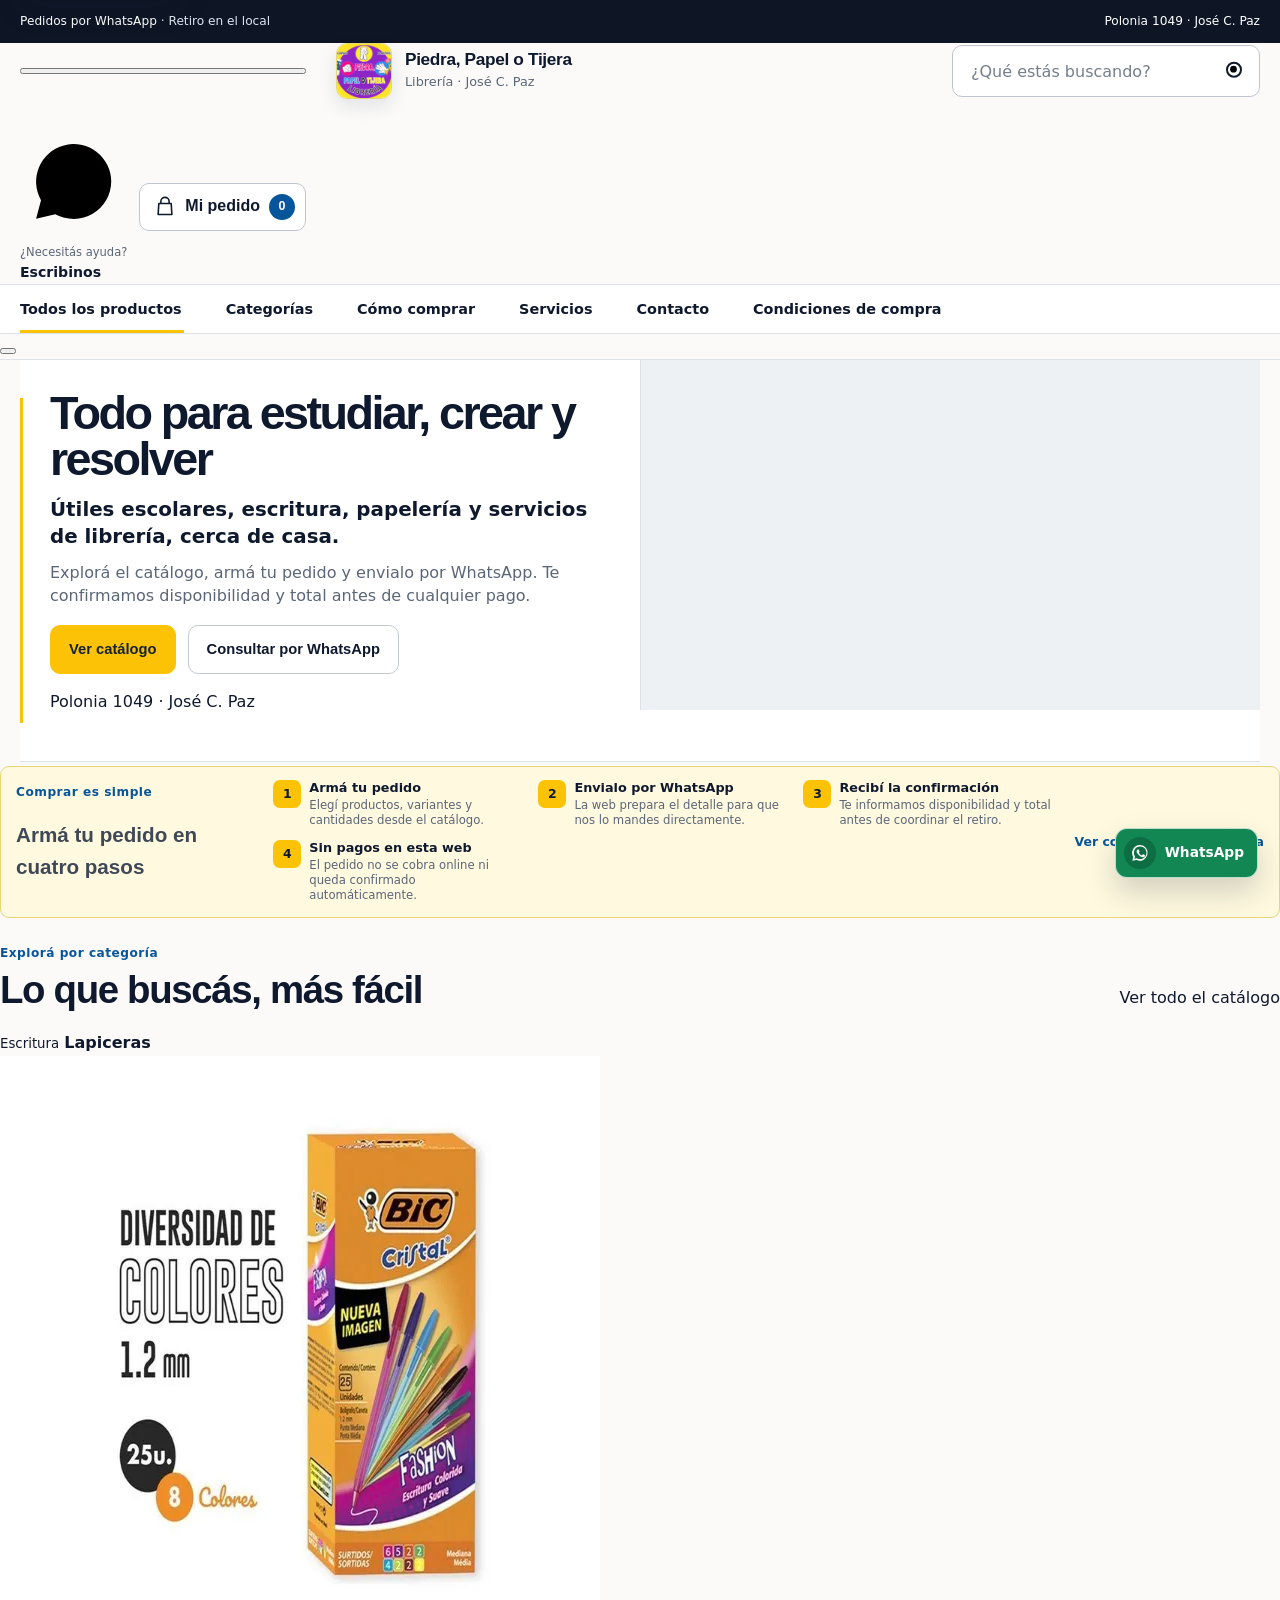
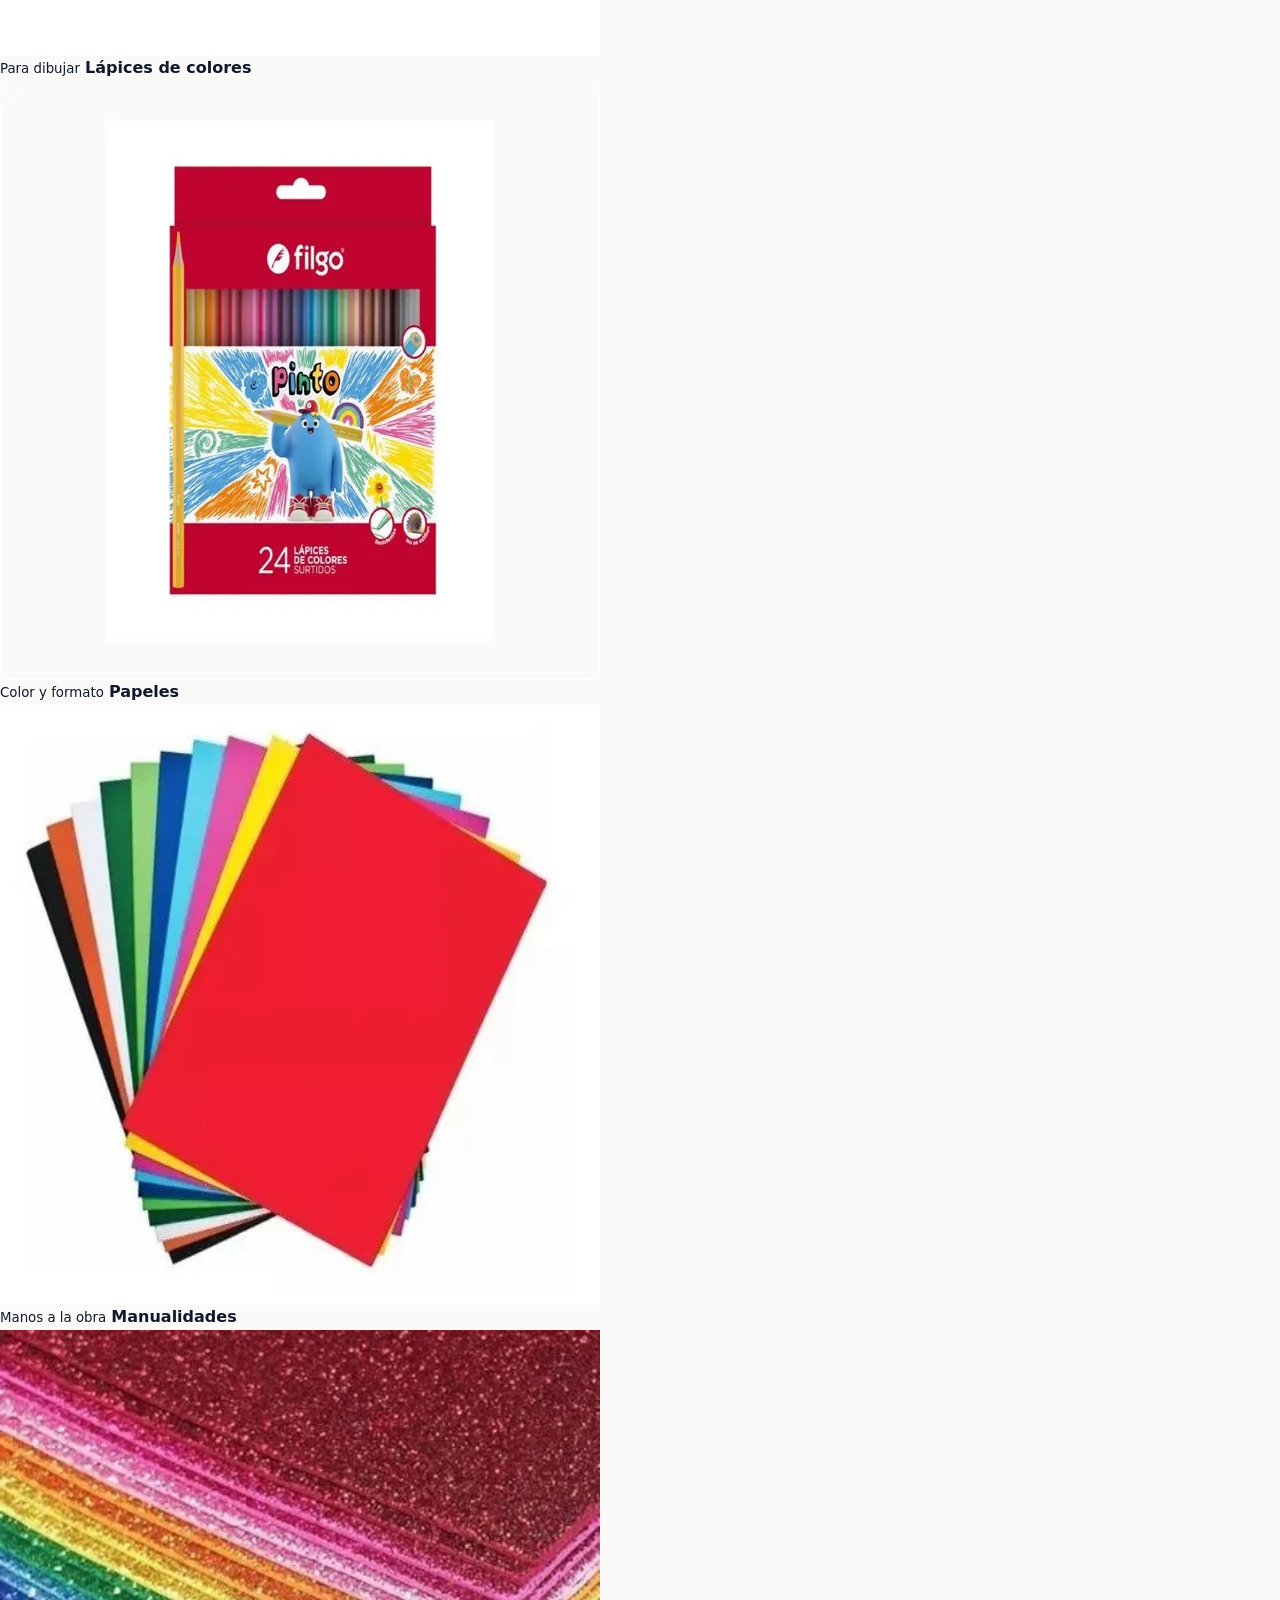
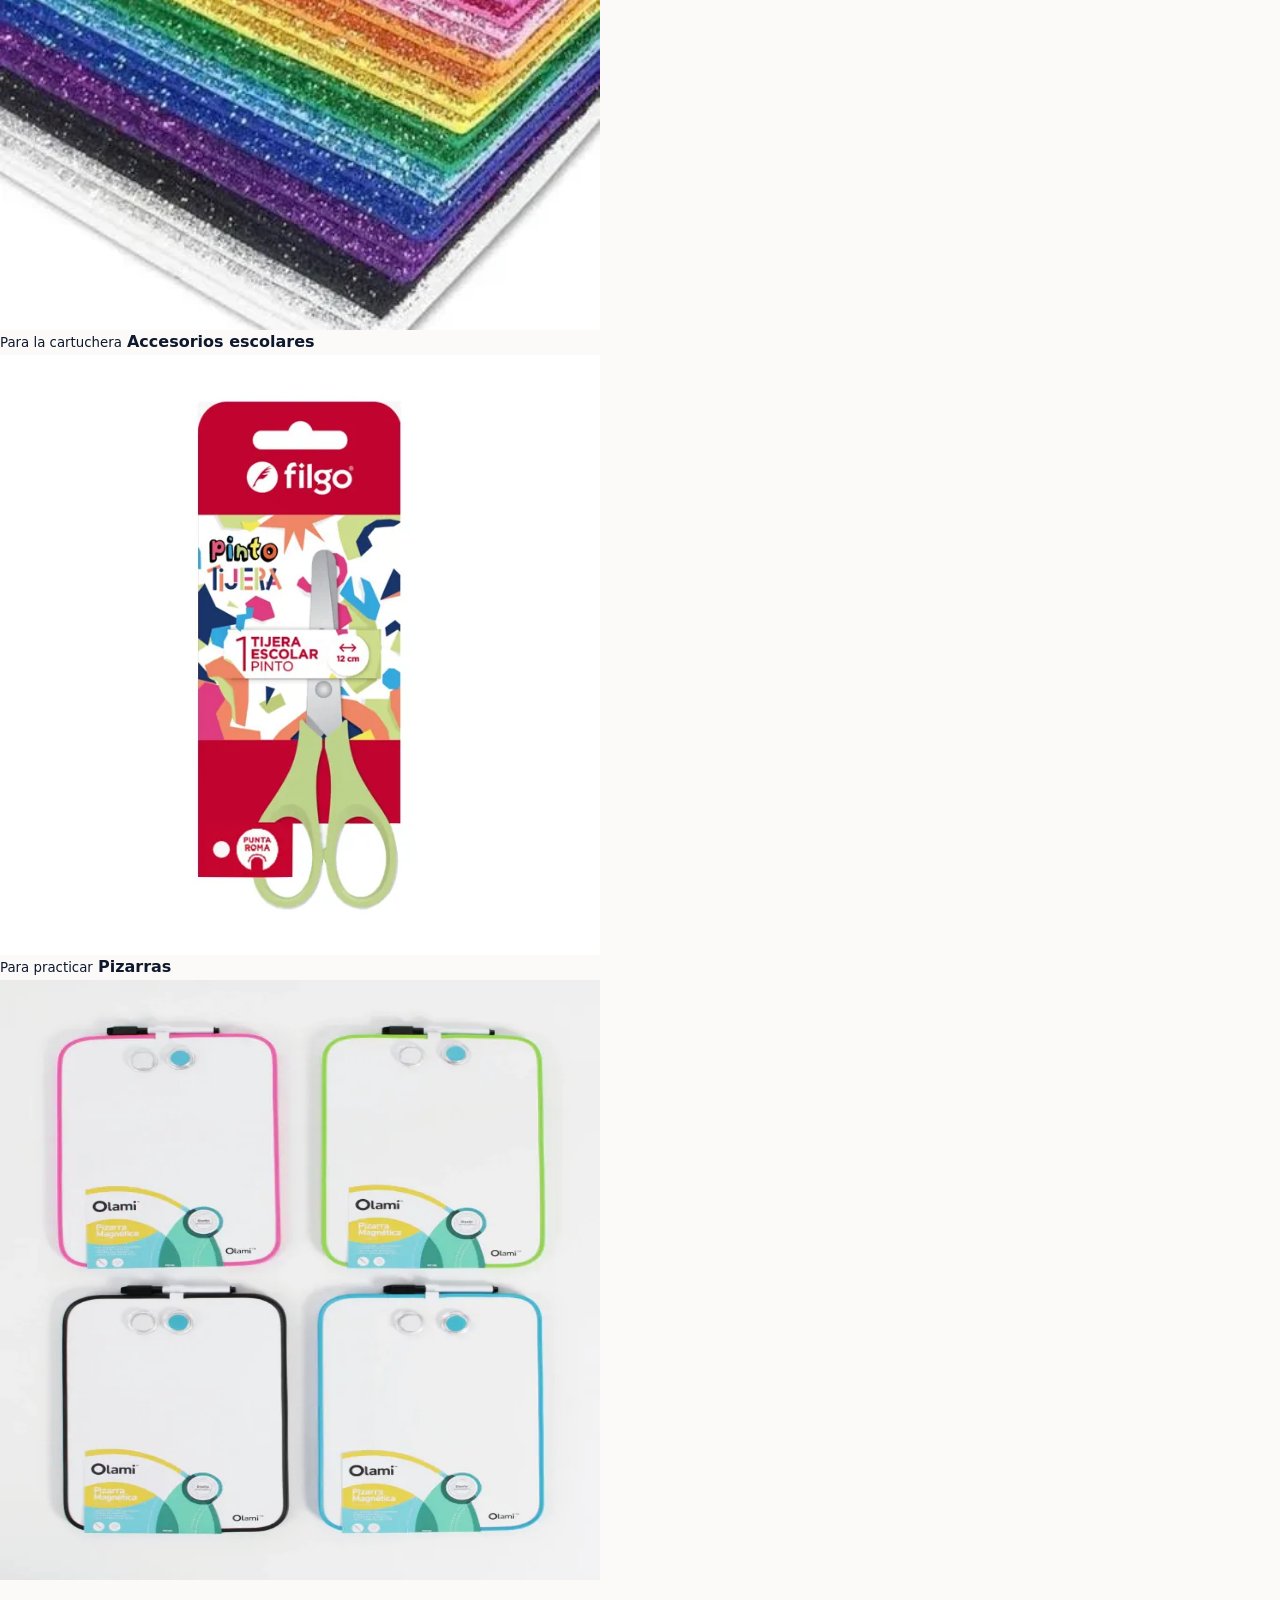
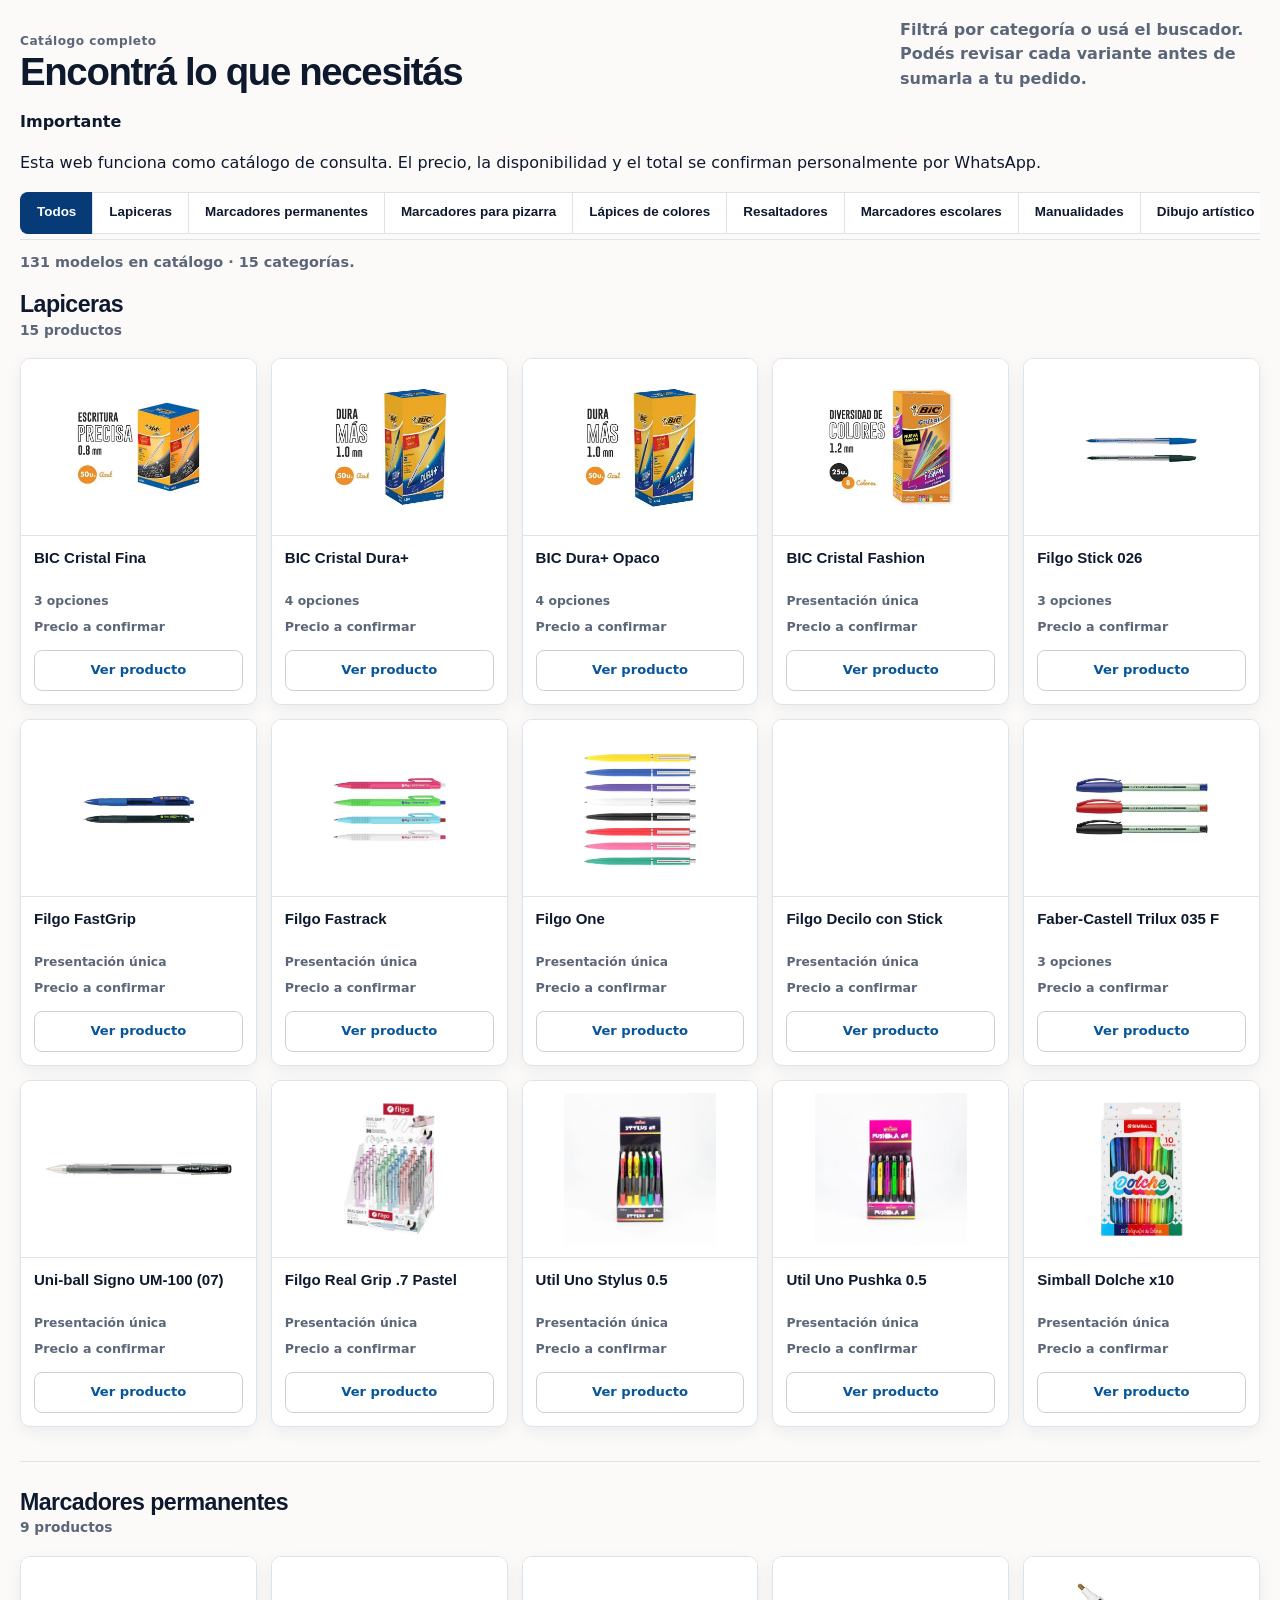
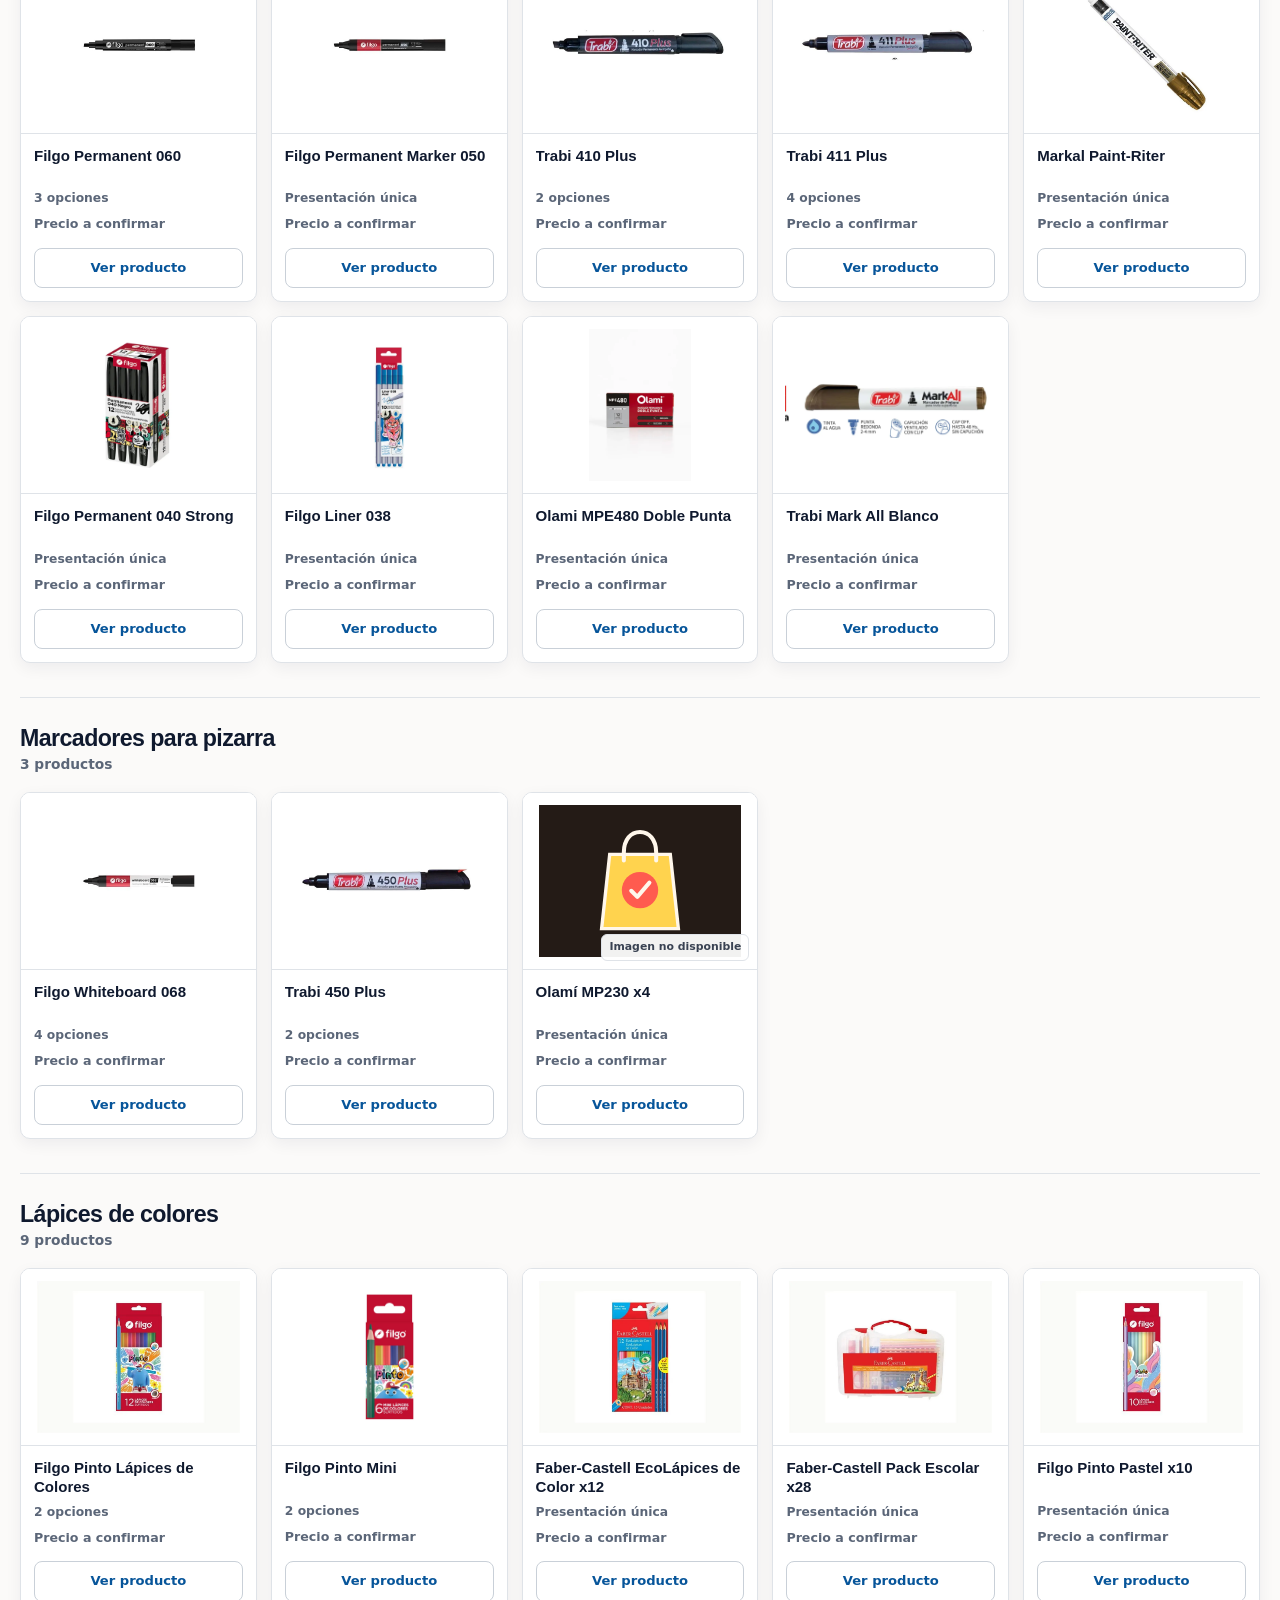
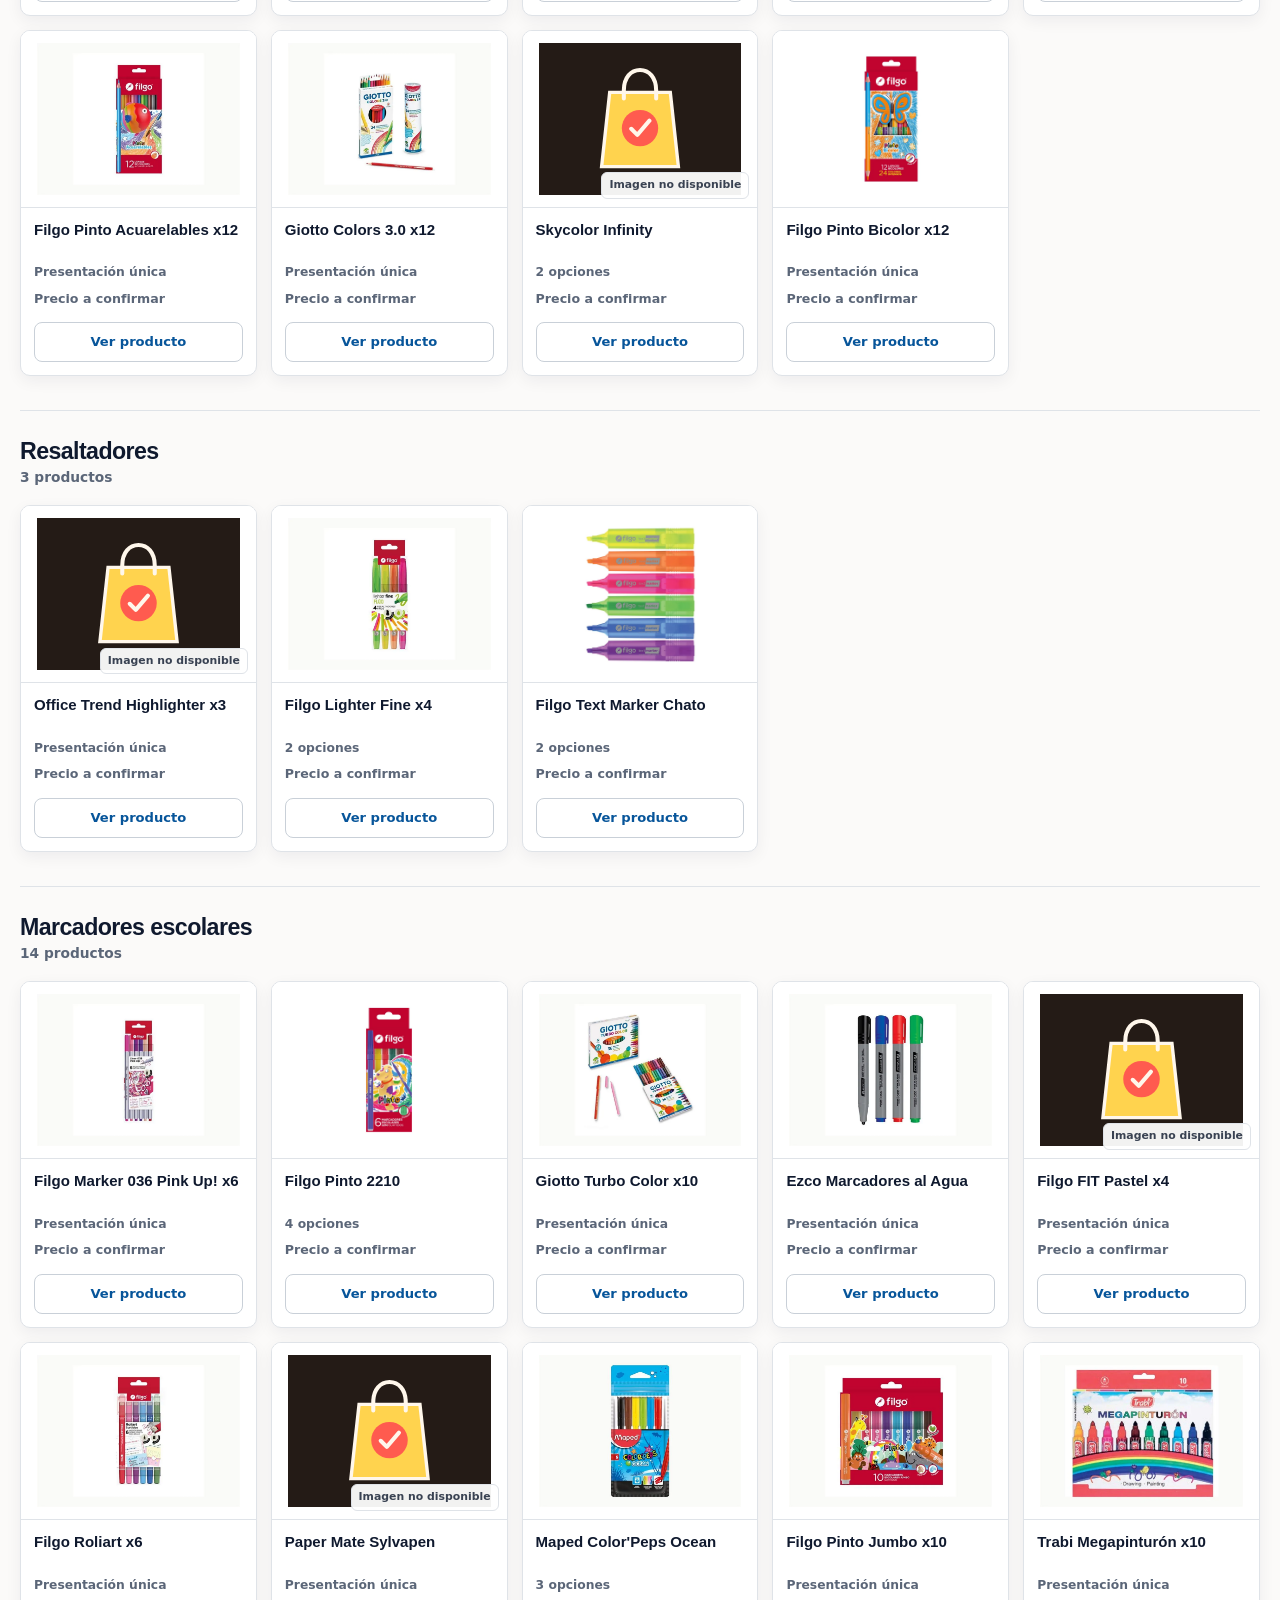
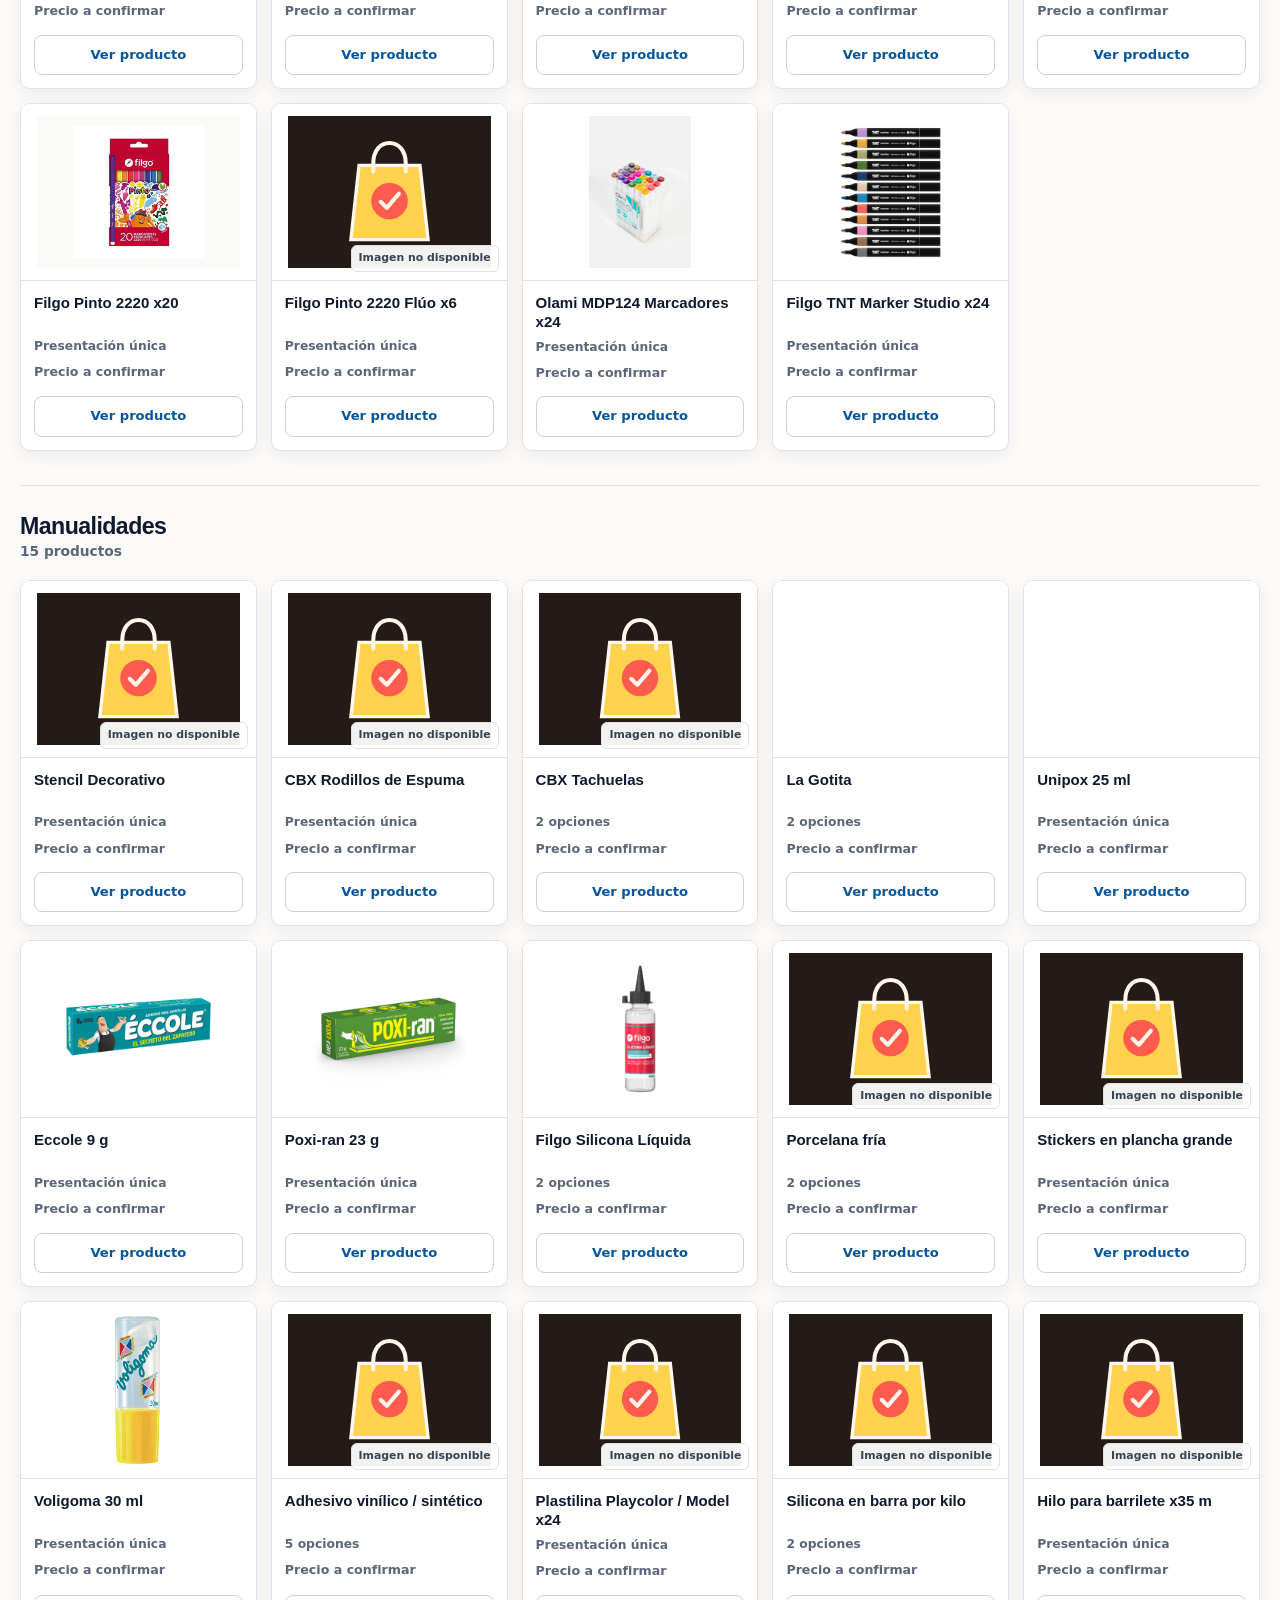
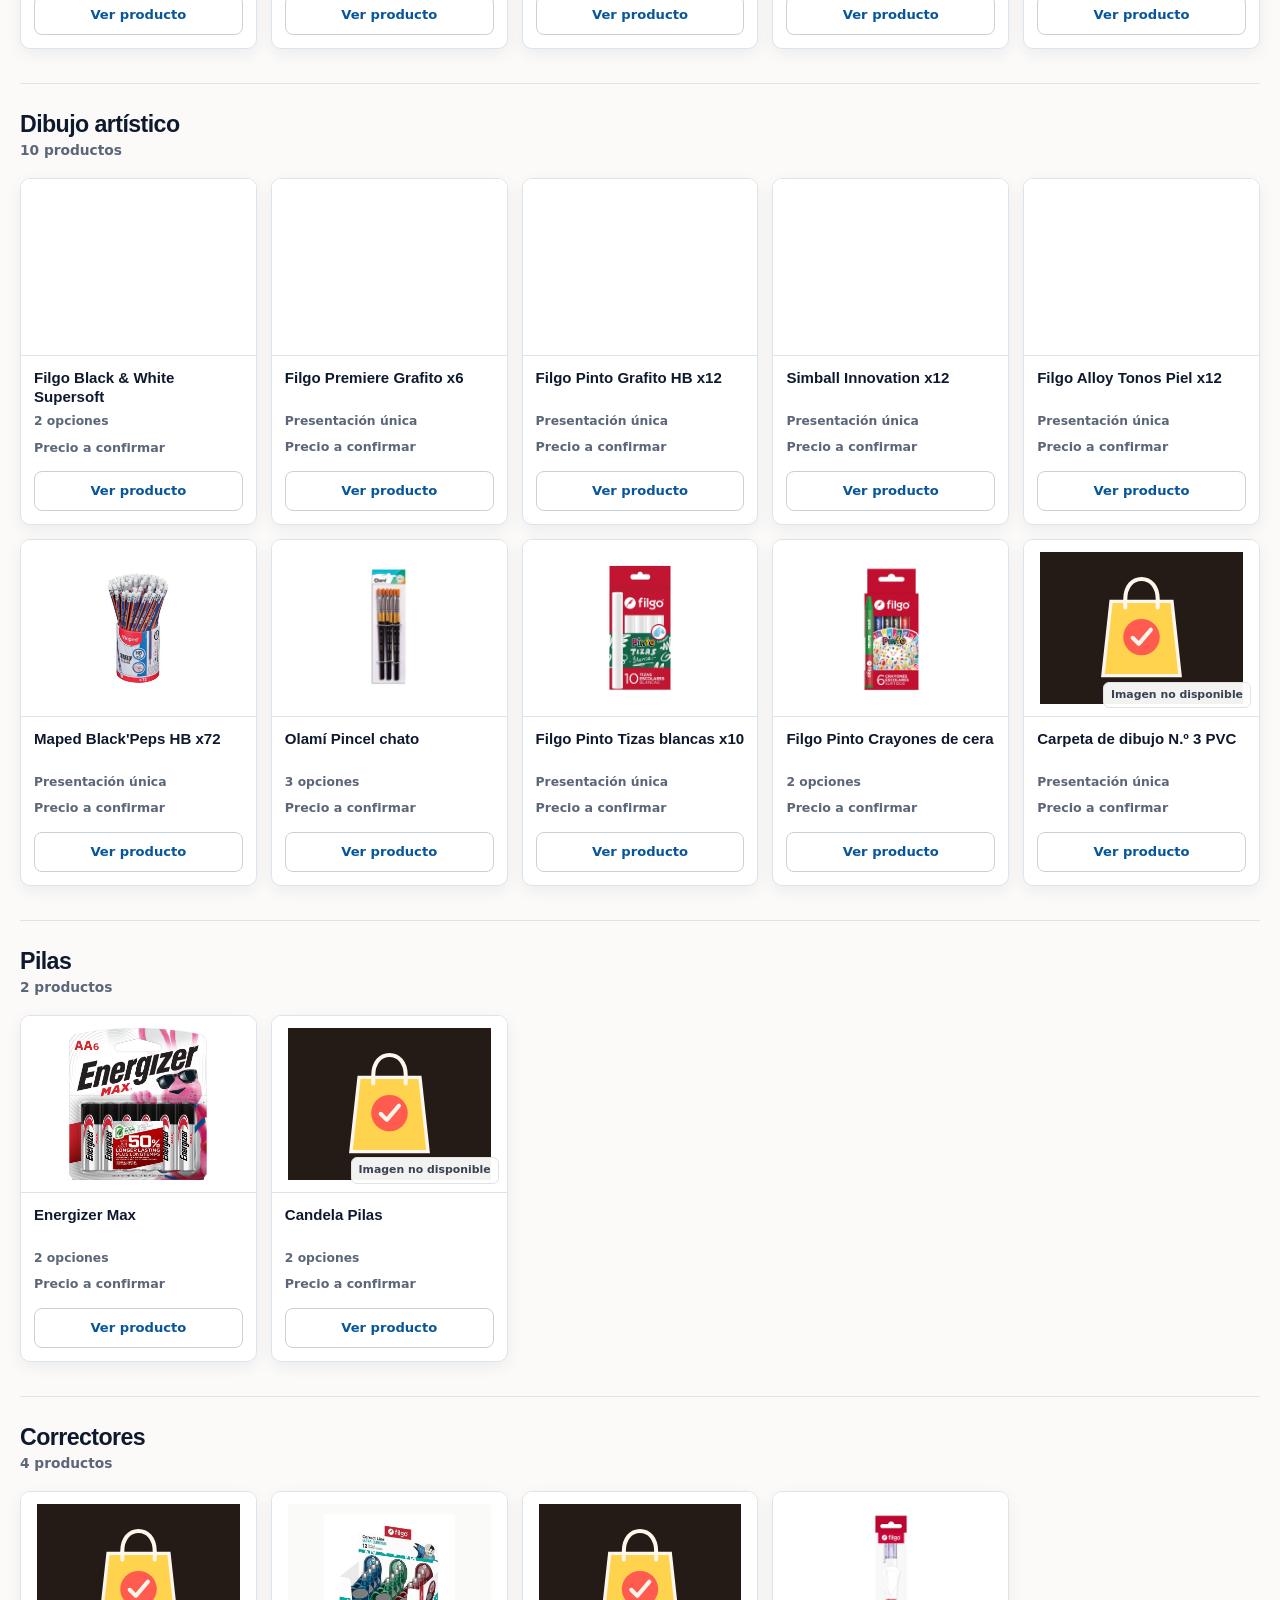
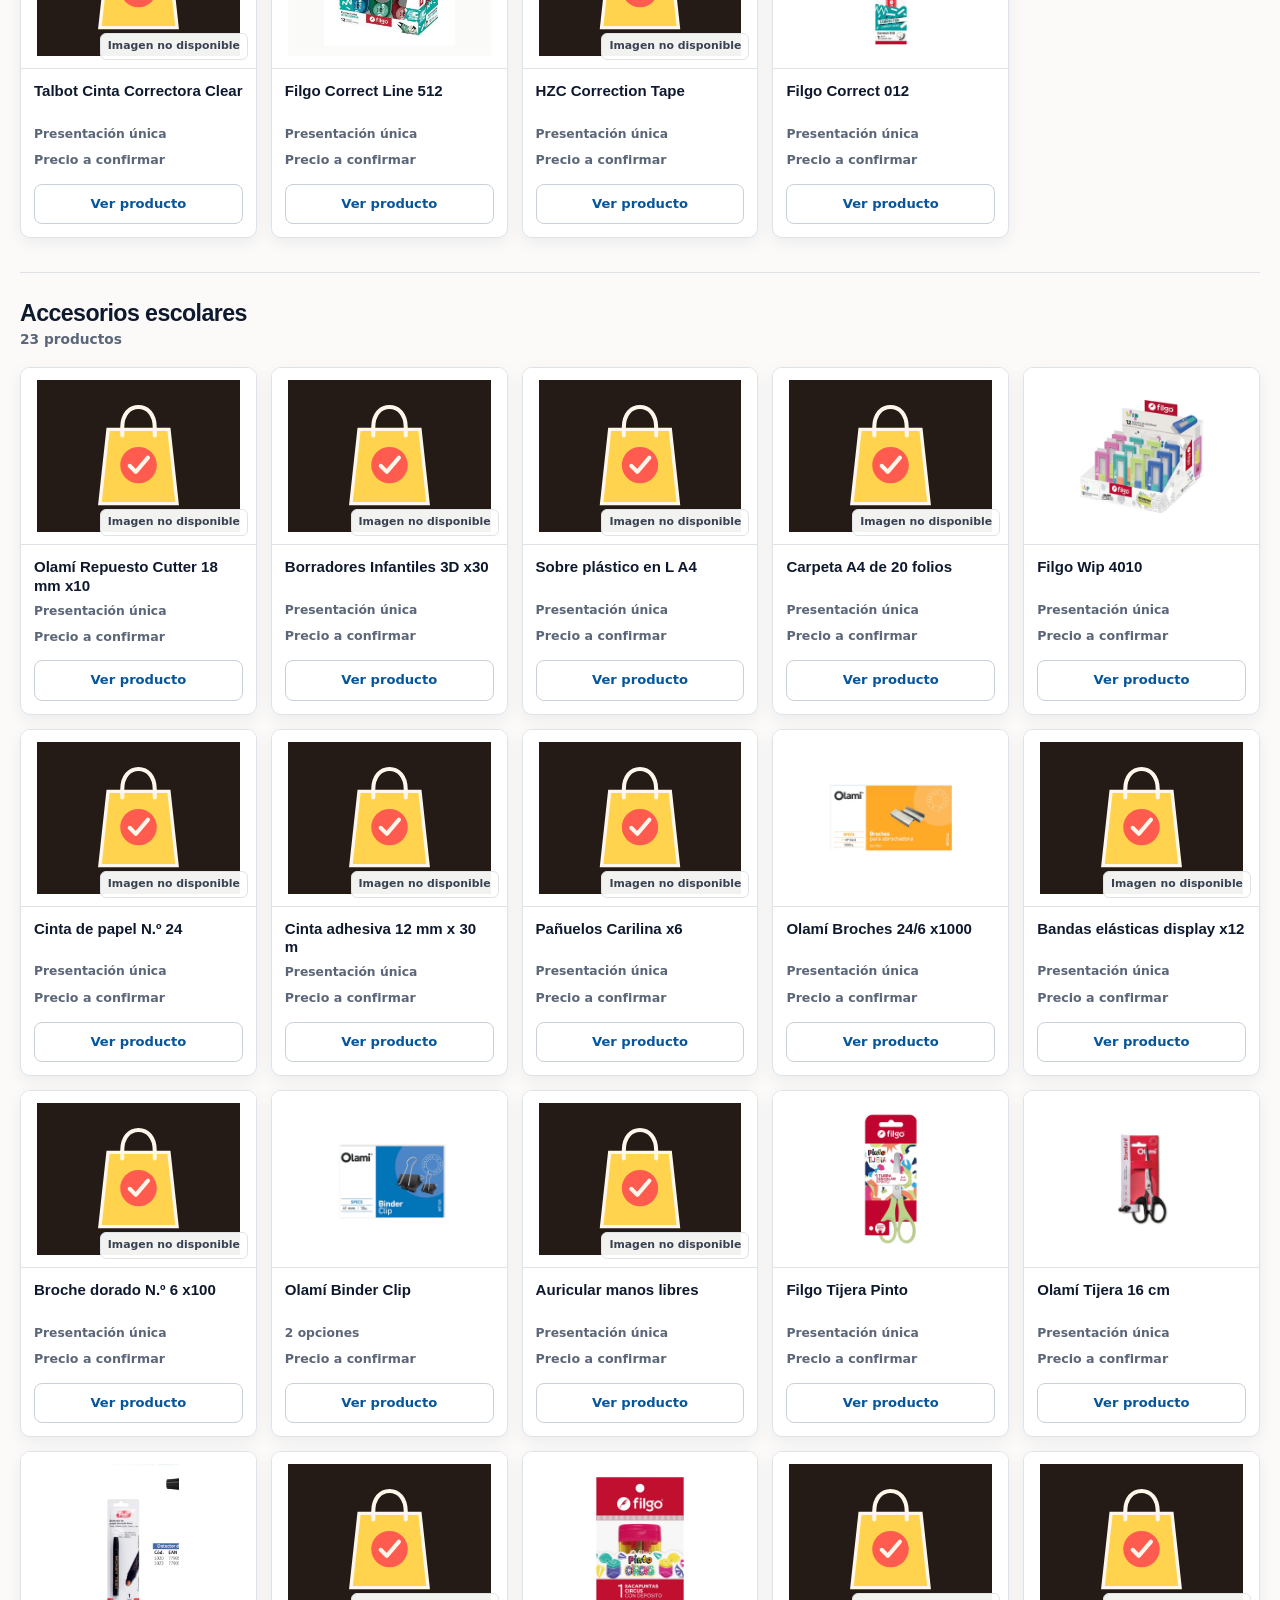
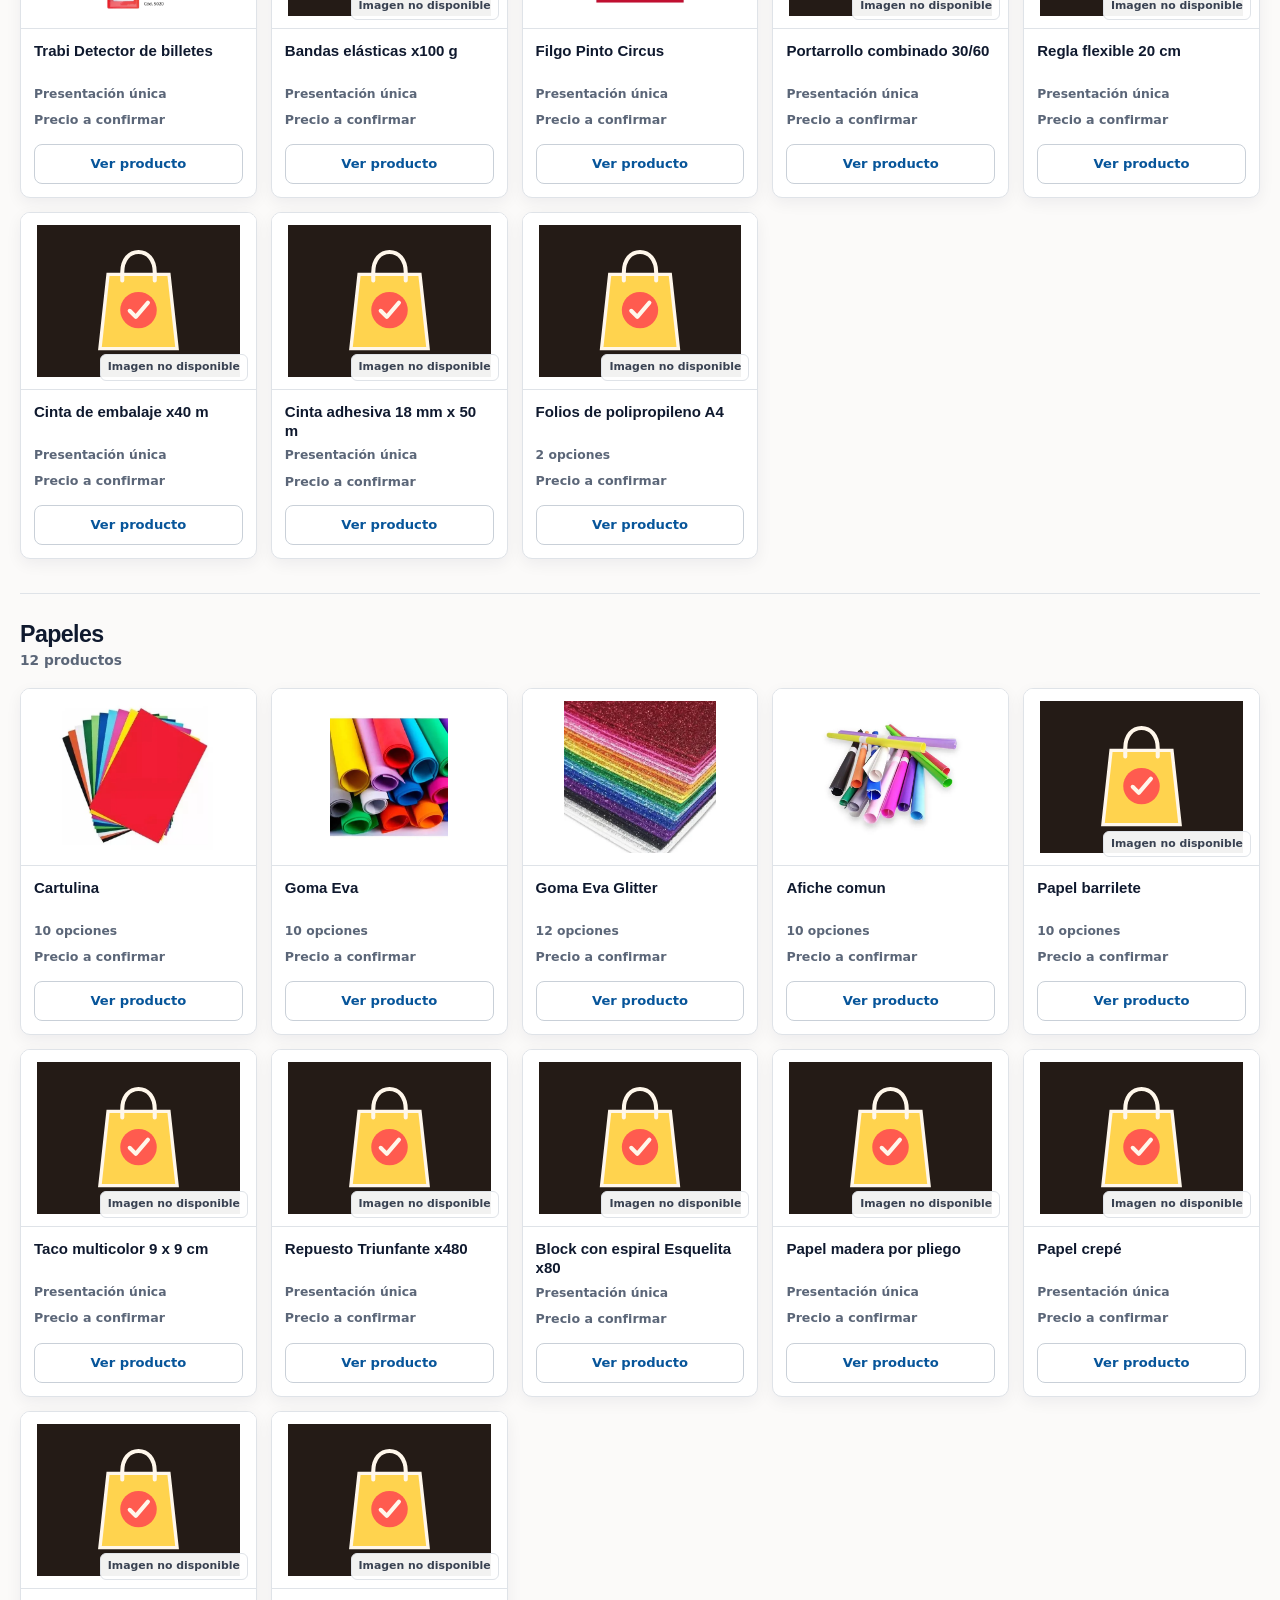
==== commit 3df4cafc: "Add files via upload" ====
--- a/index.html
+++ b/index.html
@@ -57,15 +57,37 @@
     <header class="site-header" data-header>
       <div class="utility-bar">
         <div class="utility-bar__inner">
-          <a data-whatsapp-link target="_blank" rel="noopener noreferrer">
-            WhatsApp <span data-whatsapp-number></span>
-          </a>
-          <span>Polonia 1049 · José C. Paz</span>
+          <p class="utility-bar__message">
+            <a data-whatsapp-link target="_blank" rel="noopener noreferrer">Pedidos por WhatsApp</a>
+            <span aria-hidden="true">·</span>
+            <span>Retiro en el local</span>
+          </p>
+          <a
+            class="utility-bar__location"
+            href="https://maps.google.com/?q=Polonia+1049,+Jos%C3%A9+C.+Paz,+Buenos+Aires"
+            target="_blank"
+            rel="noopener noreferrer"
+          >
+            Polonia 1049 · José C. Paz
+          </a>
         </div>
       </div>
 
       <div class="commerce-header">
-        <a class="brand" href="#inicio" aria-label="Ir al inicio">
+        <button
+          class="mobile-menu-toggle"
+          id="mobileMenuToggle"
+          type="button"
+          aria-controls="primaryNavigation"
+          aria-expanded="false"
+          aria-label="Abrir menú"
+        >
+          <span aria-hidden="true"></span>
+          <span aria-hidden="true"></span>
+          <span aria-hidden="true"></span>
+        </button>
+
+        <a class="brand" href="#inicio" aria-label="Piedra, Papel o Tijera, ir al inicio">
           <span class="brand-mark">
             <img src="img/isotipo.jpg" alt="" width="256" height="256" />
           </span>
@@ -75,14 +97,22 @@
           </span>
         </a>
 
-        <div class="header-search">
-          <label class="visually-hidden" for="searchInput">Buscar productos</label>
-          <span class="header-search__icon" aria-hidden="true"></span>
+        <div class="header-search" role="search">
+          <label class="visually-hidden" for="searchInput">Buscar productos en el catálogo</label>
+          <svg
+            class="header-search__icon"
+            viewBox="0 0 24 24"
+            aria-hidden="true"
+            focusable="false"
+          >
+            <circle cx="11" cy="11" r="6.75"></circle>
+            <path d="m16 16 4.25 4.25"></path>
+          </svg>
           <input
             id="searchInput"
             type="search"
             autocomplete="off"
-            placeholder="Buscar productos"
+            placeholder="¿Qué estás buscando?"
           />
           <button
             class="header-search__clear"
@@ -96,7 +126,23 @@
         </div>
 
         <div class="header-actions">
-          <a class="header-conditions" href="condiciones-compra.html">Condiciones</a>
+          <a
+            class="header-help"
+            data-whatsapp-link
+            target="_blank"
+            rel="noopener noreferrer"
+            aria-label="Escribir por WhatsApp para recibir ayuda"
+          >
+            <svg viewBox="0 0 24 24" aria-hidden="true" focusable="false">
+              <path d="M20.4 11.7a8.4 8.4 0 0 1-12.5 7.35L3.6 20.1l1.1-4.17A8.4 8.4 0 1 1 20.4 11.7Z"></path>
+              <path d="M8.4 8.55c.45 2.67 2.28 4.5 4.95 4.95"></path>
+            </svg>
+            <span>
+              <small>¿Necesitás ayuda?</small>
+              <strong>Escribinos</strong>
+            </span>
+          </a>
+
           <a class="cart-button" id="cartButton" href="carrito.html" aria-label="Abrir mi pedido">
             <svg class="cart-button__icon" viewBox="0 0 24 24" aria-hidden="true" focusable="false">
               <path
@@ -114,32 +160,44 @@
         </div>
       </div>
 
-      <nav class="category-nav" aria-label="Navegación principal">
+      <nav class="category-nav" id="primaryNavigation" aria-label="Navegación principal">
         <div class="category-nav__inner">
-          <a class="category-nav__lead" href="#catalogo">Catálogo</a>
+          <a class="category-nav__lead" href="#catalogo">Todos los productos</a>
+          <a href="#categorias">Categorías</a>
+          <a href="#como-comprar">Cómo comprar</a>
           <a href="#servicios">Servicios</a>
-          <a href="#como-comprar">Cómo comprar</a>
           <a href="#contacto">Contacto</a>
+          <a href="condiciones-compra.html">Condiciones de compra</a>
         </div>
       </nav>
+      <button
+        class="mobile-nav-backdrop"
+        type="button"
+        data-mobile-nav-close
+        aria-label="Cerrar menú"
+        tabindex="-1"
+      ></button>
     </header>
 
     <main id="inicio">
       <section class="storefront-hero" aria-labelledby="hero-title">
         <div class="storefront-hero__content" data-reveal>
           <p class="eyebrow">Librería en José C. Paz</p>
-          <h1 id="hero-title">Piedra, Papel o Tijera</h1>
+          <h1 id="hero-title">Todo para estudiar, crear y resolver</h1>
           <p class="storefront-hero__lead">
-            Útiles, escritura y servicios de librería para resolver todo en un mismo lugar.
+            Útiles escolares, escritura, papelería y servicios de librería, cerca de casa.
           </p>
           <p class="storefront-hero__copy">
-            Elegí tus productos y enviá la solicitud por WhatsApp. Confirmamos disponibilidad y
-            total antes del pago.
+            Explorá el catálogo, armá tu pedido y envialo por WhatsApp. Te confirmamos
+            disponibilidad y total antes de cualquier pago.
           </p>
           <div class="storefront-hero__actions">
-            <a class="button" href="#catalogo">Explorar catálogo</a>
-            <a class="button button--secondary" href="#como-comprar">Cómo comprar</a>
-          </div>
+            <a class="button" href="#catalogo">Ver catálogo</a>
+            <a class="button button--secondary" data-whatsapp-link target="_blank" rel="noopener noreferrer">
+              Consultar por WhatsApp
+            </a>
+          </div>
+          <p class="storefront-hero__location">Polonia 1049 · José C. Paz</p>
         </div>
 
         <div class="storefront-hero__media" data-reveal>
@@ -161,17 +219,188 @@
               decoding="async"
             />
           </picture>
+          <div class="storefront-hero__media-label" aria-hidden="true">
+            <strong>Polonia 1049</strong>
+            <span>José C. Paz</span>
+          </div>
+        </div>
+      </section>
+
+      <section class="order-process" id="como-comprar" aria-labelledby="process-title">
+        <div class="order-process__heading" data-reveal>
+          <p class="eyebrow">Comprar es simple</p>
+          <h2 id="process-title">Armá tu pedido en cuatro pasos</h2>
+        </div>
+        <ol class="order-process__steps" data-reveal>
+          <li>
+            <span class="order-process__number" aria-hidden="true">1</span>
+            <div>
+              <strong>Armá tu pedido</strong>
+              <p>Elegí productos, variantes y cantidades desde el catálogo.</p>
+            </div>
+          </li>
+          <li>
+            <span class="order-process__number" aria-hidden="true">2</span>
+            <div>
+              <strong>Envialo por WhatsApp</strong>
+              <p>La web prepara el detalle para que nos lo mandes directamente.</p>
+            </div>
+          </li>
+          <li>
+            <span class="order-process__number" aria-hidden="true">3</span>
+            <div>
+              <strong>Recibí la confirmación</strong>
+              <p>Te informamos disponibilidad y total antes de coordinar el retiro.</p>
+            </div>
+          </li>
+          <li>
+            <span class="order-process__number" aria-hidden="true">4</span>
+            <div>
+              <strong>Sin pagos en esta web</strong>
+              <p>El pedido no se cobra online ni queda confirmado automáticamente.</p>
+            </div>
+          </li>
+        </ol>
+        <a class="order-process__link" href="condiciones-compra.html">Ver condiciones de compra</a>
+      </section>
+
+      <section class="category-showcase" id="categorias" aria-labelledby="categorias-title">
+        <div class="section-heading section-heading--split" data-reveal>
+          <div>
+            <p class="eyebrow">Explorá por categoría</p>
+            <h2 id="categorias-title">Lo que buscás, más fácil</h2>
+          </div>
+          <a href="#catalogo">Ver todo el catálogo</a>
+        </div>
+
+        <div class="category-showcase__grid" data-reveal>
+          <a class="category-tile category-tile--sky" href="#catalogo" data-category-shortcut="Lapiceras">
+            <span class="category-tile__copy">
+              <small>Escritura</small>
+              <strong>Lapiceras</strong>
+            </span>
+            <img
+              src="img/productos/bic-cristal-fashion.webp"
+              alt="Lapiceras de colores"
+              width="600"
+              height="600"
+              loading="lazy"
+              decoding="async"
+            />
+          </a>
+
+          <a
+            class="category-tile category-tile--yellow"
+            href="#catalogo"
+            data-category-shortcut="Lápices de colores"
+          >
+            <span class="category-tile__copy">
+              <small>Para dibujar</small>
+              <strong>Lápices de colores</strong>
+            </span>
+            <img
+              src="img/productos/filgo-pinto-colores-24.webp"
+              alt="Caja de lápices de colores"
+              width="600"
+              height="600"
+              loading="lazy"
+              decoding="async"
+            />
+          </a>
+
+          <a class="category-tile category-tile--coral" href="#catalogo" data-category-shortcut="Papeles">
+            <span class="category-tile__copy">
+              <small>Color y formato</small>
+              <strong>Papeles</strong>
+            </span>
+            <img
+              src="img/productos/cartulina.webp"
+              alt="Cartulinas de colores"
+              width="600"
+              height="600"
+              loading="lazy"
+              decoding="async"
+            />
+          </a>
+
+          <a
+            class="category-tile category-tile--lilac"
+            href="#catalogo"
+            data-category-shortcut="Manualidades"
+          >
+            <span class="category-tile__copy">
+              <small>Manos a la obra</small>
+              <strong>Manualidades</strong>
+            </span>
+            <img
+              src="img/productos/goma-eva-glitter.webp"
+              alt="Goma EVA con brillo para manualidades"
+              width="600"
+              height="600"
+              loading="lazy"
+              decoding="async"
+            />
+          </a>
+
+          <a
+            class="category-tile category-tile--mint"
+            href="#catalogo"
+            data-category-shortcut="Accesorios escolares"
+          >
+            <span class="category-tile__copy">
+              <small>Para la cartuchera</small>
+              <strong>Accesorios escolares</strong>
+            </span>
+            <img
+              src="img/productos/filgo-tijera-pinto.webp"
+              alt="Tijera escolar"
+              width="600"
+              height="600"
+              loading="lazy"
+              decoding="async"
+            />
+          </a>
+
+          <a
+            class="category-tile category-tile--peach"
+            href="#catalogo"
+            data-category-shortcut="Pizarras"
+          >
+            <span class="category-tile__copy">
+              <small>Para practicar</small>
+              <strong>Pizarras</strong>
+            </span>
+            <img
+              src="img/productos/olami-pizarra-21x28.webp"
+              alt="Pizarra escolar blanca"
+              width="600"
+              height="600"
+              loading="lazy"
+              decoding="async"
+            />
+          </a>
         </div>
       </section>
 
       <section class="catalog" id="catalogo" aria-labelledby="catalogo-title" tabindex="-1">
         <div class="catalog__head" data-reveal>
           <div>
-            <p class="eyebrow">Catálogo</p>
+            <p class="eyebrow">Catálogo completo</p>
             <h2 id="catalogo-title">Encontrá lo que necesitás</h2>
           </div>
-          <p>Armá tu pedido y te confirmamos precio y disponibilidad por WhatsApp.</p>
-        </div>
+          <p>
+            Filtrá por categoría o usá el buscador. Podés revisar cada variante antes de sumarla a
+            tu pedido.
+          </p>
+        </div>
+
+        <aside class="catalog-note" data-reveal aria-label="Información sobre el catálogo">
+          <strong>Importante</strong>
+          <p>
+            Esta web funciona como catálogo de consulta. El precio, la disponibilidad y el total se
+            confirman personalmente por WhatsApp.
+          </p>
+        </aside>
 
         <div class="catalog-toolbar" data-reveal>
           <div
@@ -185,36 +414,6 @@
           </p>
         </div>
 
-        <section class="order-process" id="como-comprar" aria-labelledby="process-title">
-          <div class="order-process__heading">
-            <h3 id="process-title">Tu pedido, paso a paso</h3>
-          </div>
-          <ol class="order-process__steps">
-            <li>
-              <span aria-hidden="true">1</span>
-              <div>
-                <strong>Prepará tu pedido</strong>
-                <p>Elegí productos y cantidades.</p>
-              </div>
-            </li>
-            <li>
-              <span aria-hidden="true">2</span>
-              <div>
-                <strong>Envialo por WhatsApp</strong>
-                <p>Mandanos la solicitud desde la web.</p>
-              </div>
-            </li>
-            <li>
-              <span aria-hidden="true">3</span>
-              <div>
-                <strong>Esperá la confirmación</strong>
-                <p>Confirmamos disponibilidad y total.</p>
-              </div>
-            </li>
-          </ol>
-          <a class="order-process__link" href="condiciones-compra.html">Ver condiciones</a>
-        </section>
-
         <div class="catalog-results">
           <div class="product-grid" id="productGrid"></div>
           <p class="empty-state" id="emptyState" hidden>
@@ -224,96 +423,197 @@
       </section>
 
       <section class="services" id="servicios" aria-labelledby="servicios-title">
+        <div class="section-heading section-heading--split" data-reveal>
+          <div>
+            <p class="eyebrow">Servicios en el local</p>
+            <h2 id="servicios-title">Resolvé tus trabajos de todos los días</h2>
+          </div>
+          <p>Escribinos para consultar archivos, formatos y disponibilidad.</p>
+        </div>
+
+        <div class="service-grid" data-reveal>
+          <article class="service-card">
+            <span class="service-card__icon" aria-hidden="true">
+              <svg viewBox="0 0 48 48" focusable="false">
+                <rect x="13" y="5" width="22" height="30" rx="2"></rect>
+                <path d="M18 13h12M18 19h12M18 25h8"></path>
+                <path d="M9 13H6a2 2 0 0 0-2 2v26h22v-4"></path>
+              </svg>
+            </span>
+            <div>
+              <h3>Fotocopias</h3>
+              <p>Apuntes, documentos y material escolar en blanco y negro.</p>
+            </div>
+            <a data-whatsapp-link target="_blank" rel="noopener noreferrer">Consultar</a>
+          </article>
+
+          <article class="service-card">
+            <span class="service-card__icon" aria-hidden="true">
+              <svg viewBox="0 0 48 48" focusable="false">
+                <path d="M14 17V5h20v12"></path>
+                <rect x="6" y="17" width="36" height="20" rx="3"></rect>
+                <path d="M14 29h20v14H14zM34 23h2"></path>
+              </svg>
+            </span>
+            <div>
+              <h3>Impresiones</h3>
+              <p>Trabajos, formularios y archivos en color o blanco y negro.</p>
+            </div>
+            <a data-whatsapp-link target="_blank" rel="noopener noreferrer">Consultar</a>
+          </article>
+
+          <article class="service-card">
+            <span class="service-card__icon" aria-hidden="true">
+              <svg viewBox="0 0 48 48" focusable="false">
+                <path d="M8 11h32v26H8z"></path>
+                <path d="M13 16h22v16H13zM4 7l5 5M44 7l-5 5M4 41l5-5M44 41l-5-5"></path>
+              </svg>
+            </span>
+            <div>
+              <h3>Plastificados</h3>
+              <p>Láminas, credenciales, carteles y material para conservar.</p>
+            </div>
+            <a data-whatsapp-link target="_blank" rel="noopener noreferrer">Consultar</a>
+          </article>
+
+          <article class="service-card">
+            <span class="service-card__icon" aria-hidden="true">
+              <svg viewBox="0 0 48 48" focusable="false">
+                <path d="M13 7h27v36H13z"></path>
+                <path d="M13 13H8M13 21H8M13 29H8M13 37H8M19 14h15M19 21h15M19 28h12"></path>
+              </svg>
+            </span>
+            <div>
+              <h3>Anillados</h3>
+              <p>Apuntes, informes, cuadernillos y presentaciones prolijas.</p>
+            </div>
+            <a data-whatsapp-link target="_blank" rel="noopener noreferrer">Consultar</a>
+          </article>
+        </div>
+      </section>
+
+      <section class="contact" id="contacto" aria-labelledby="contacto-title">
         <div class="section-heading" data-reveal>
-          <p class="eyebrow">Mostrador</p>
-          <h2 id="servicios-title">Servicios de todos los días</h2>
-        </div>
-
-        <ul class="service-ledger" data-reveal>
-          <li class="service-row">
-            <strong>Fotocopias</strong>
-            <p>Blanco y negro, apuntes, documentos y material escolar.</p>
-          </li>
-          <li class="service-row">
-            <strong>Impresiones</strong>
-            <p>Trabajos prácticos, formularios y archivos en color o blanco y negro.</p>
-          </li>
-          <li class="service-row">
-            <strong>Plastificados</strong>
-            <p>Láminas, credenciales, carteles y material para conservar.</p>
-          </li>
-          <li class="service-row">
-            <strong>Anillados</strong>
-            <p>Apuntes, informes, cuadernillos y presentaciones prolijas.</p>
-          </li>
-          <li class="service-row">
-            <strong>Útiles escolares</strong>
-            <p>Cuadernos, hojas, lápices, cartulinas, marcadores y artículos de librería.</p>
-          </li>
-        </ul>
-      </section>
-
-      <section class="contact" id="contacto" aria-labelledby="contacto-title">
-        <div data-reveal>
-          <p class="eyebrow">Contacto</p>
+          <p class="eyebrow">Estamos cerca</p>
           <h2 id="contacto-title">Pasá por el local o escribinos</h2>
-          <p class="contact__intro">
-            Consultanos antes de acercarte: confirmamos disponibilidad y total por WhatsApp.
-          </p>
-        </div>
-
-        <div class="contact-grid" data-reveal>
-          <p>
-            <strong>WhatsApp</strong>
-            <a
-              data-whatsapp-link
-              target="_blank"
-              rel="noopener noreferrer"
-              aria-label="Escribir por WhatsApp"
-            >
-              <span data-whatsapp-number>WhatsApp</span>
-            </a>
-          </p>
-          <p>
-            <strong>Instagram</strong>
-            <a
-              href="https://instagram.com/piedrapapelotijeralibreria_"
-              target="_blank"
-              rel="noopener noreferrer"
-            >
-              @piedrapapelotijeralibreria_
-            </a>
-          </p>
-          <p>
-            <strong>Dirección</strong>
-            <a
-              href="https://maps.google.com/?q=Polonia+1049,+Jos%C3%A9+C.+Paz,+Buenos+Aires"
-              target="_blank"
-              rel="noopener noreferrer"
-            >
-              Polonia 1049, B1660 José C. Paz, Provincia de Buenos Aires
-            </a>
-          </p>
-          <p>
-            <strong>Horarios</strong>
-            <span>Lunes a viernes 07:00 a 13:30 y de 16:00 a 20:00.</span>
-            <span>Sábados 09:00 a 13:00 y de 16:00 a 20:00.</span>
-            <span>Domingos/Feriados 9:00 a 13:00.</span>
-          </p>
+        </div>
+
+        <div class="contact-card" data-reveal>
+          <div class="contact-card__media">
+            <picture>
+              <source
+                media="(max-width: 767px)"
+                srcset="img/local-exterior-mobile.webp"
+                type="image/webp"
+                width="800"
+                height="468"
+              />
+              <source srcset="img/local-exterior.webp" type="image/webp" width="1400" height="820" />
+              <img
+                src="img/local-exterior.jpg"
+                alt="Frente del local Piedra, Papel o Tijera"
+                width="1400"
+                height="820"
+                loading="lazy"
+                decoding="async"
+              />
+            </picture>
+          </div>
+
+          <div class="contact-card__content">
+            <p class="contact-card__intro">
+              Consultanos antes de acercarte: confirmamos disponibilidad y total por WhatsApp.
+            </p>
+            <dl class="contact-details">
+              <div>
+                <dt>Dirección</dt>
+                <dd>
+                  <a
+                    href="https://maps.google.com/?q=Polonia+1049,+Jos%C3%A9+C.+Paz,+Buenos+Aires"
+                    target="_blank"
+                    rel="noopener noreferrer"
+                  >
+                    Polonia 1049, B1660 José C. Paz, Provincia de Buenos Aires
+                  </a>
+                </dd>
+              </div>
+              <div>
+                <dt>WhatsApp</dt>
+                <dd>
+                  <a data-whatsapp-link target="_blank" rel="noopener noreferrer">
+                    <span data-whatsapp-number>WhatsApp</span>
+                  </a>
+                </dd>
+              </div>
+              <div>
+                <dt>Instagram</dt>
+                <dd>
+                  <a
+                    href="https://instagram.com/piedrapapelotijeralibreria_"
+                    target="_blank"
+                    rel="noopener noreferrer"
+                  >
+                    @piedrapapelotijeralibreria_
+                  </a>
+                </dd>
+              </div>
+              <div>
+                <dt>Horarios</dt>
+                <dd>
+                  <span>Lunes a viernes: 07:00 a 13:30 y 16:00 a 20:00.</span>
+                  <span>Sábados: 09:00 a 13:00 y 16:00 a 20:00.</span>
+                  <span>Domingos y feriados: 09:00 a 13:00.</span>
+                </dd>
+              </div>
+            </dl>
+            <div class="contact-card__actions">
+              <a class="button" data-whatsapp-link target="_blank" rel="noopener noreferrer">
+                Escribir por WhatsApp
+              </a>
+              <a
+                class="button button--secondary"
+                href="https://maps.google.com/?q=Polonia+1049,+Jos%C3%A9+C.+Paz,+Buenos+Aires"
+                target="_blank"
+                rel="noopener noreferrer"
+              >
+                Cómo llegar
+              </a>
+            </div>
+          </div>
         </div>
       </section>
     </main>
 
     <footer class="site-footer">
       <div class="site-footer__inner">
-        <div class="site-footer__brand">
-          <strong>Piedra, Papel o Tijera</strong>
-          <span>Polonia 1049 · José C. Paz</span>
-          <span>Lunes a viernes 07:00 a 13:30 y 16:00 a 20:00</span>
-        </div>
-        <nav class="site-footer__links" aria-label="Enlaces del pie de página">
+        <div class="site-footer__column site-footer__brand">
+          <a class="site-footer__logo" href="#inicio">
+            <img src="img/isotipo.jpg" alt="" width="256" height="256" loading="lazy" />
+            <span>
+              <strong>Piedra, Papel o Tijera</strong>
+              <small>Librería · José C. Paz</small>
+            </span>
+          </a>
+          <p>Útiles, papelería y servicios de librería en tu barrio.</p>
+          <a
+            href="https://maps.google.com/?q=Polonia+1049,+Jos%C3%A9+C.+Paz,+Buenos+Aires"
+            target="_blank"
+            rel="noopener noreferrer"
+          >
+            Polonia 1049 · José C. Paz
+          </a>
+        </div>
+
+        <nav class="site-footer__column site-footer__links" aria-label="Explorar">
+          <strong>Explorar</strong>
           <a href="#catalogo">Catálogo</a>
-          <a href="condiciones-compra.html">Condiciones de compra</a>
+          <a href="#categorias">Categorías</a>
+          <a href="#servicios">Servicios</a>
+          <a href="#como-comprar">Cómo comprar</a>
+        </nav>
+
+        <div class="site-footer__column site-footer__links">
+          <strong>Contacto</strong>
           <a data-whatsapp-link target="_blank" rel="noopener noreferrer">WhatsApp</a>
           <a
             href="https://instagram.com/piedrapapelotijeralibreria_"
@@ -322,11 +622,20 @@
           >
             Instagram
           </a>
-        </nav>
+          <a href="condiciones-compra.html">Condiciones de compra</a>
+        </div>
+
+        <div class="site-footer__column site-footer__hours">
+          <strong>Horarios</strong>
+          <p>Lunes a viernes<br />07:00 a 13:30 · 16:00 a 20:00</p>
+          <p>Sábados<br />09:00 a 13:00 · 16:00 a 20:00</p>
+          <p>Domingos y feriados<br />09:00 a 13:00</p>
+        </div>
       </div>
-      <p class="site-footer__copy">
-        © <span id="footerYear"></span> Piedra, Papel o Tijera Librería.
-      </p>
+      <div class="site-footer__bottom">
+        <p>© <span id="footerYear"></span> Piedra, Papel o Tijera Librería.</p>
+        <p>Catálogo de consulta · Sin pagos online</p>
+      </div>
     </footer>
 
     <div class="product-dialog" id="productDialog" aria-hidden="true">
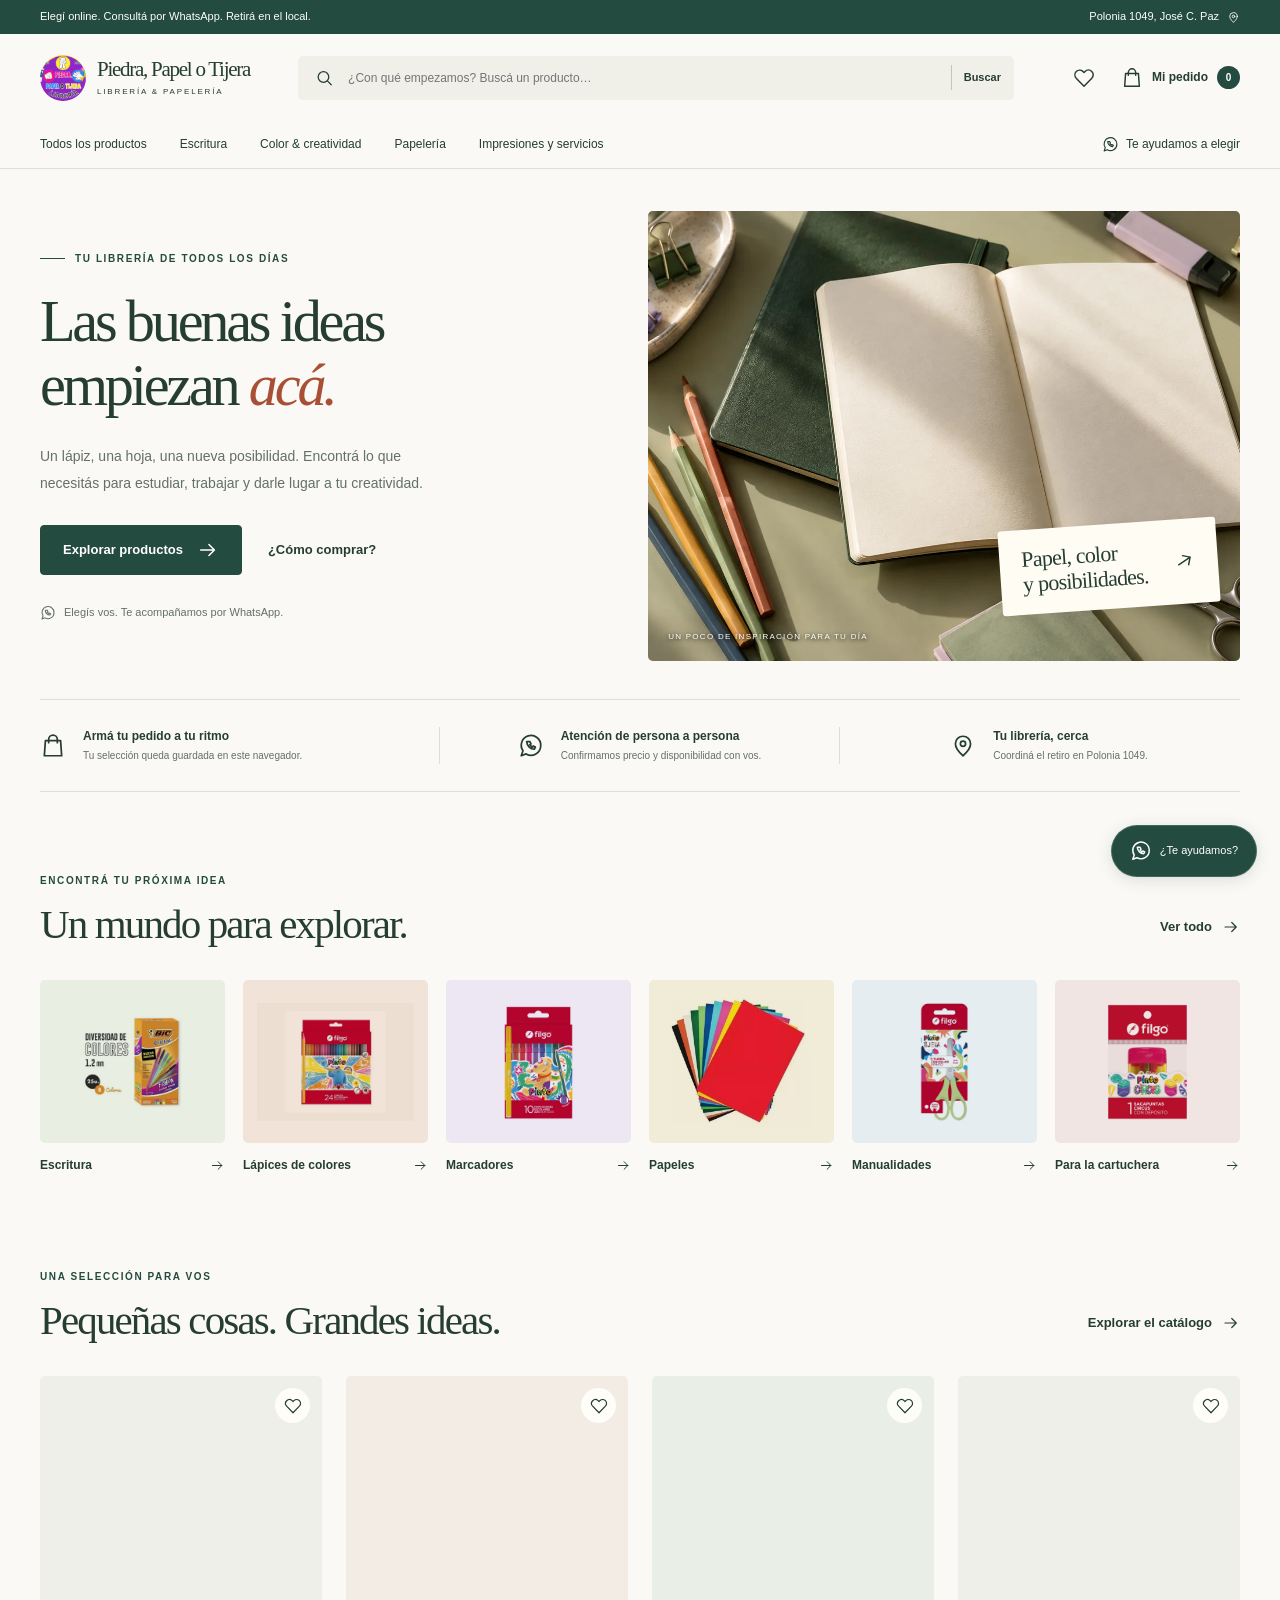
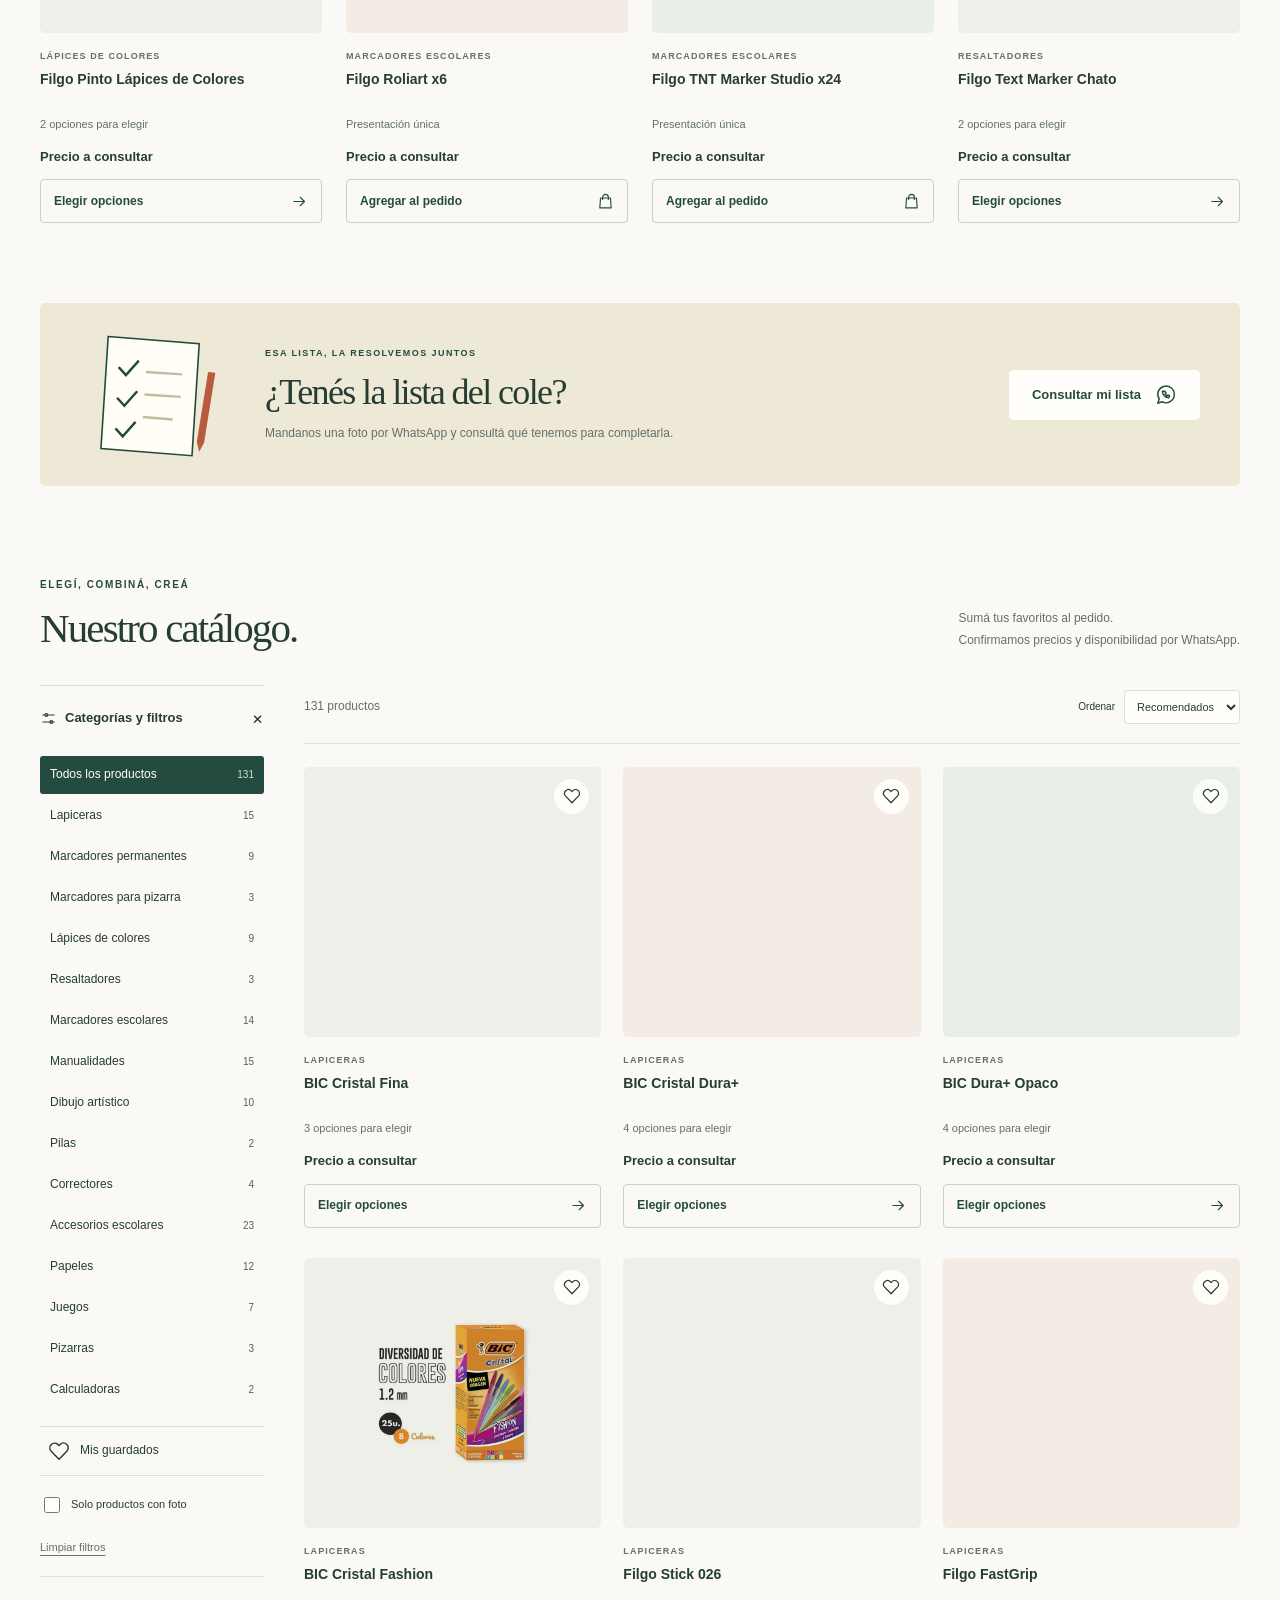
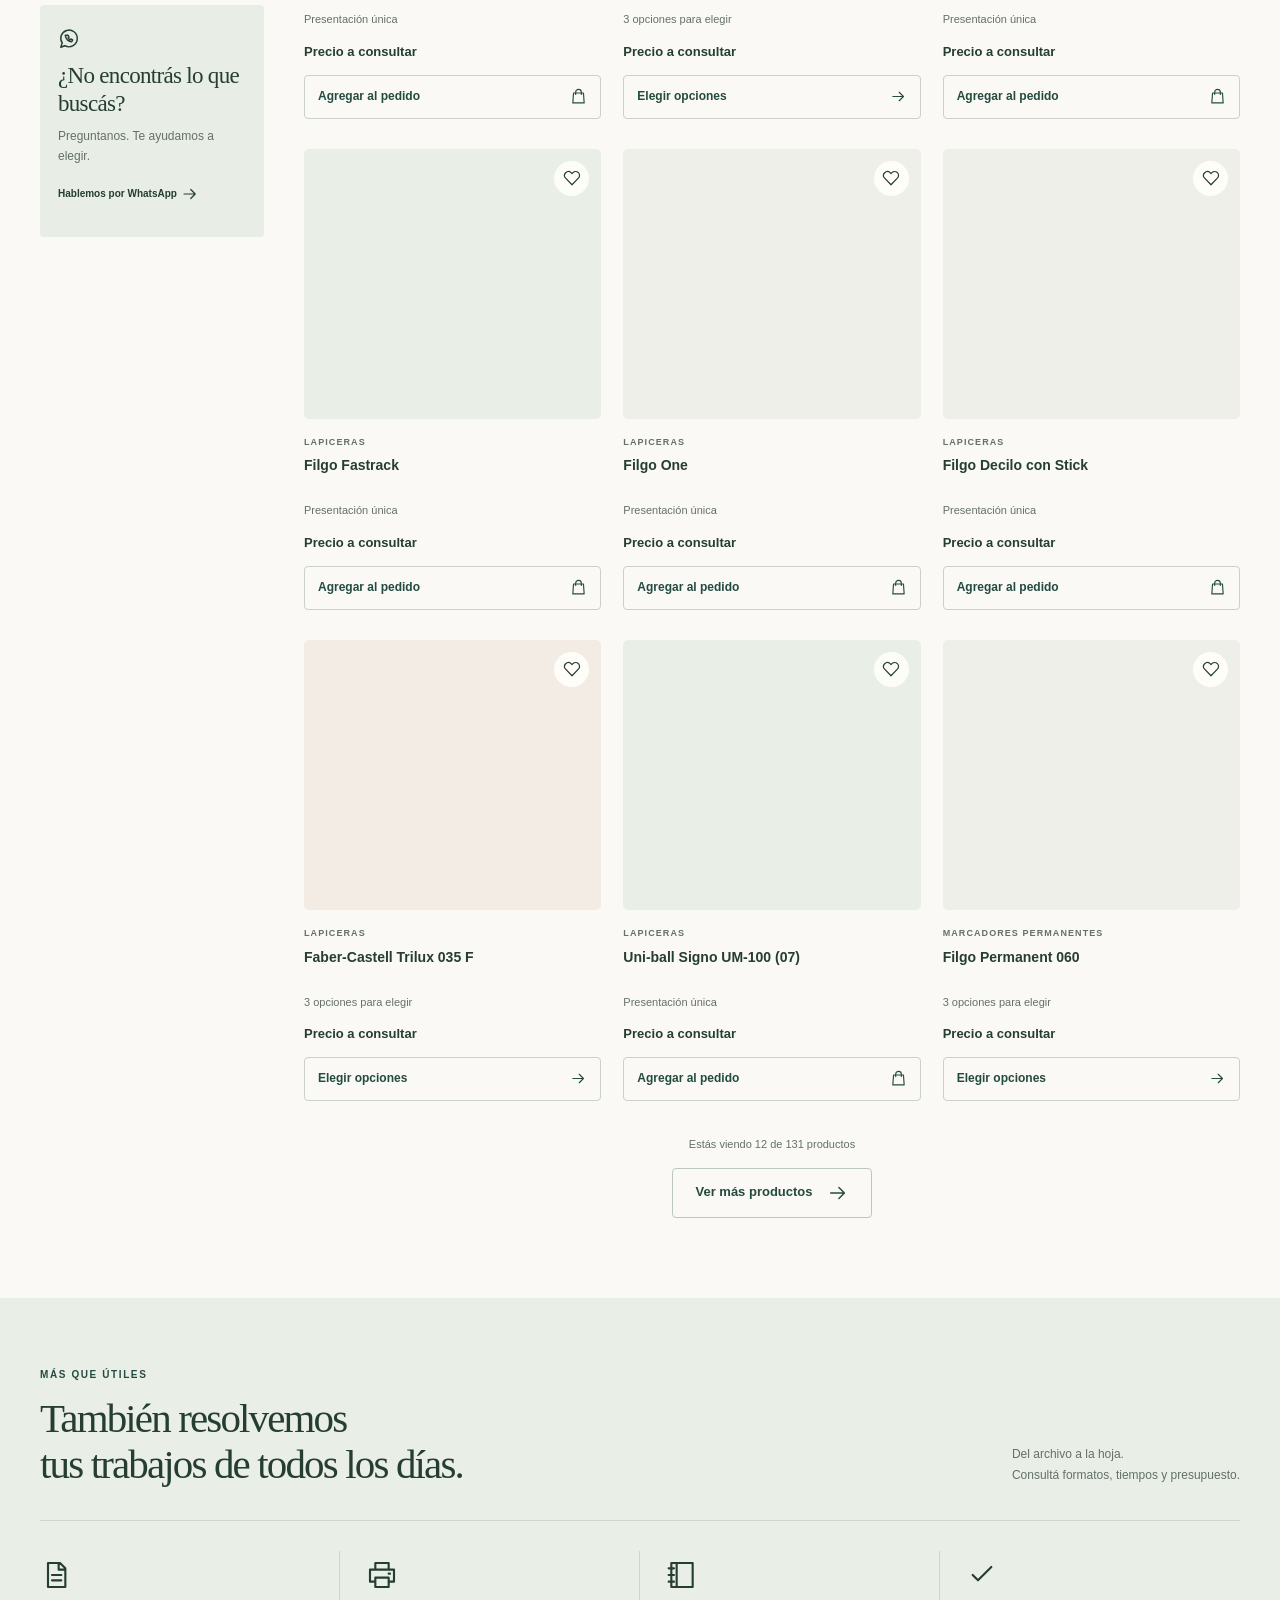
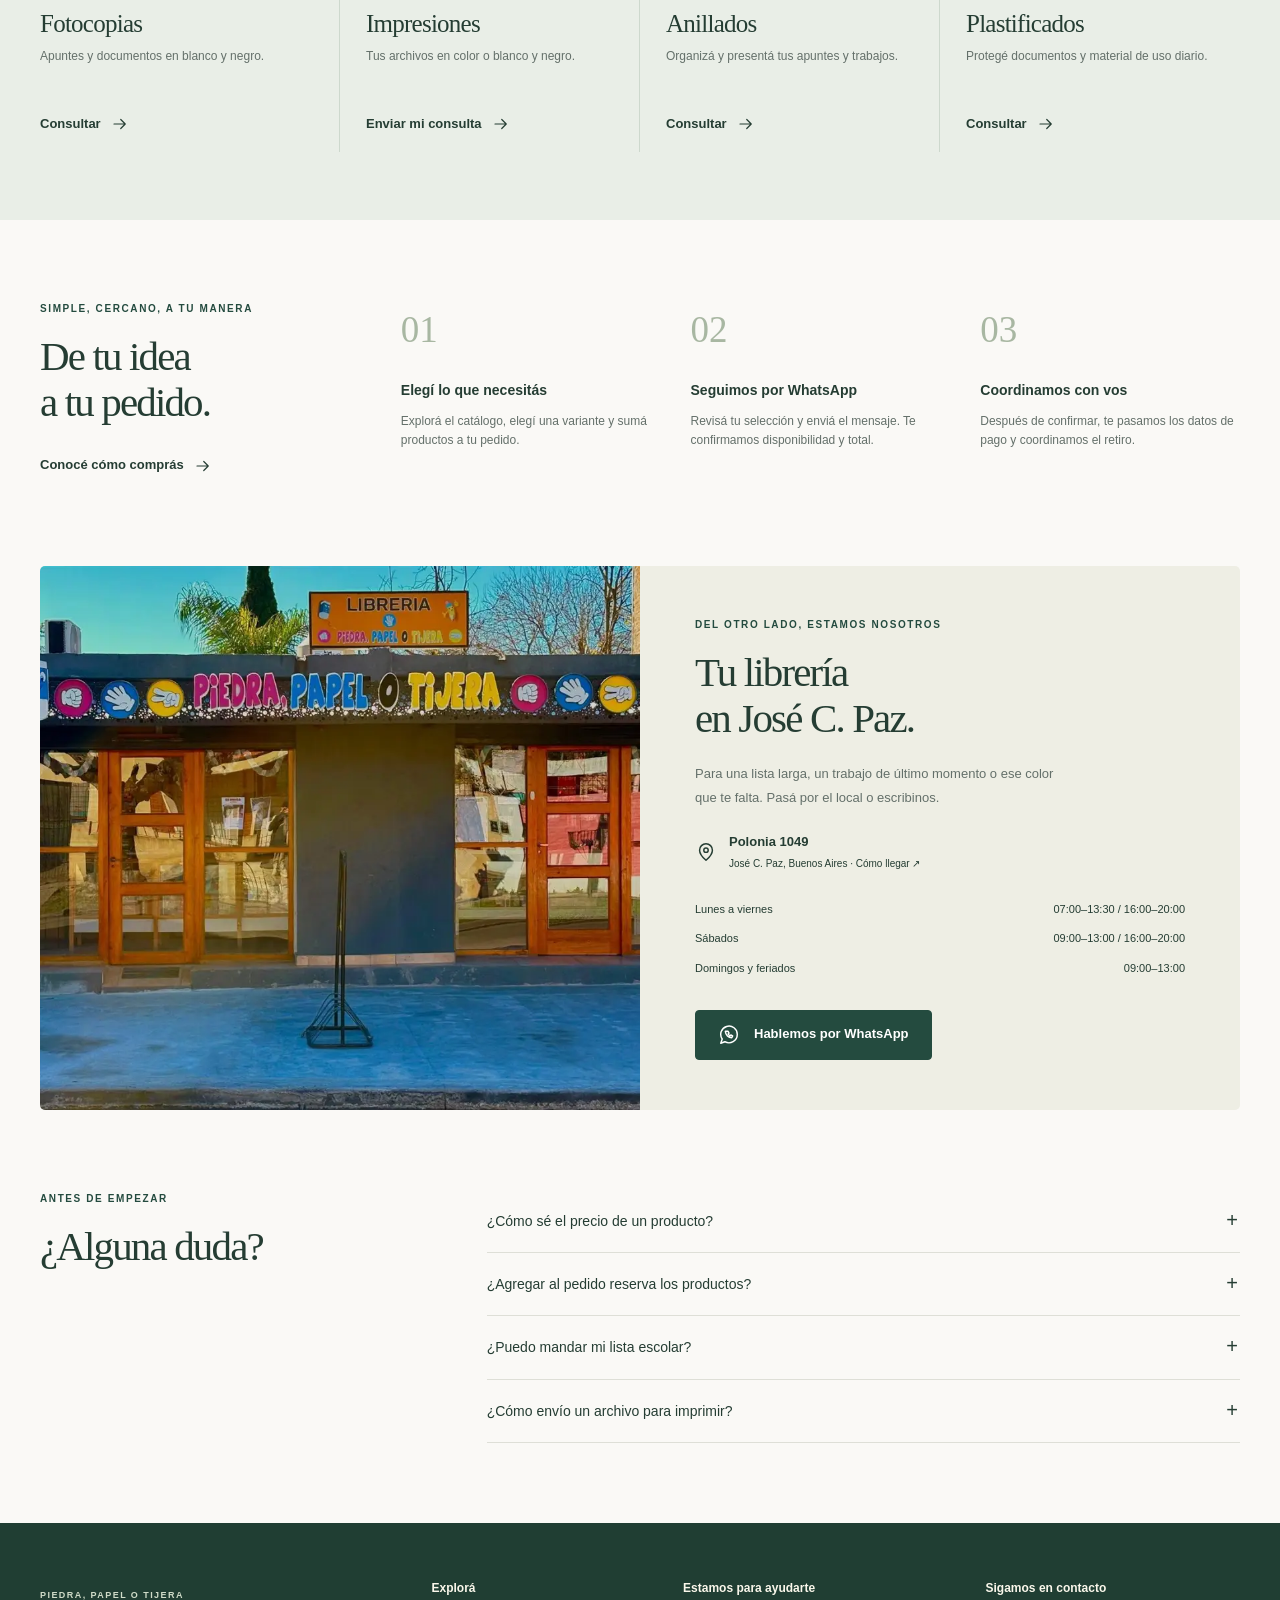
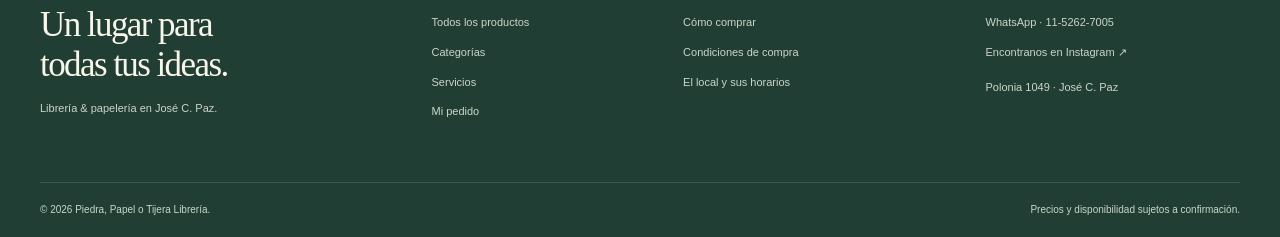
==== commit c7d09029: "Add files via upload" ====
--- a/index.html
+++ b/index.html
@@ -1,731 +1,93 @@
 <!doctype html>
-<html lang="es">
-  <head>
-    <meta charset="utf-8" />
-    <meta name="viewport" content="width=device-width, initial-scale=1" />
-    <meta
-      name="description"
-      content="Piedra, Papel o Tijera Librería: útiles escolares, fotocopias, impresiones, plastificados y anillados en José C. Paz."
-    />
-    <meta name="theme-color" content="#0e1626" />
-    <meta name="referrer" content="strict-origin-when-cross-origin" />
-    <meta
-      http-equiv="Content-Security-Policy"
-      content="default-src 'self'; script-src 'self'; style-src 'self' 'unsafe-inline'; img-src 'self' data:; connect-src 'self'; font-src 'self'; object-src 'none'; base-uri 'self'; form-action 'none'"
-    />
-    <meta property="og:title" content="Piedra, Papel o Tijera Librería" />
-    <meta
-      property="og:description"
-      content="Catálogo de consulta para útiles, fotocopias, impresiones, plastificados y anillados en José C. Paz."
-    />
-    <meta property="og:type" content="website" />
-    <meta property="og:locale" content="es_AR" />
-    <meta property="og:image" content="img/og-image.jpg" />
-    <meta property="og:image:width" content="1200" />
-    <meta property="og:image:height" content="630" />
-    <meta name="twitter:card" content="summary_large_image" />
-    <meta name="twitter:image" content="img/og-image.jpg" />
-    <link rel="canonical" href="https://piedrapapelotijera1049libreria-arch.github.io/fase0/index.html" />
-    <title>Piedra, Papel o Tijera Librería | José C. Paz</title>
-    <link rel="icon" href="img/isotipo.jpg" type="image/jpeg" />
-    <link rel="apple-touch-icon" href="img/icon-512.png" />
-    <link rel="manifest" href="manifest.json" />
-    <link
-      rel="preload"
-      href="img/local-exterior-mobile.webp"
-      as="image"
-      type="image/webp"
-      media="(max-width: 767px)"
-    />
-    <link
-      rel="preload"
-      href="img/local-exterior.webp"
-      as="image"
-      type="image/webp"
-      media="(min-width: 768px)"
-    />
-    <link rel="stylesheet" href="css/styles.css" />
-  </head>
-  <body data-store-schema>
-    <a class="skip-link" href="#catalogo">Saltar al catálogo</a>
-    <noscript>
-      <div class="noscript-warning">
-        Para ver el catálogo y armar el pedido por WhatsApp necesitás activar JavaScript.
-      </div>
-    </noscript>
-
-    <header class="site-header" data-header>
-      <div class="utility-bar">
-        <div class="utility-bar__inner">
-          <p class="utility-bar__message">
-            <a data-whatsapp-link target="_blank" rel="noopener noreferrer">Pedidos por WhatsApp</a>
-            <span aria-hidden="true">·</span>
-            <span>Retiro en el local</span>
-          </p>
-          <a
-            class="utility-bar__location"
-            href="https://maps.google.com/?q=Polonia+1049,+Jos%C3%A9+C.+Paz,+Buenos+Aires"
-            target="_blank"
-            rel="noopener noreferrer"
-          >
-            Polonia 1049 · José C. Paz
-          </a>
-        </div>
-      </div>
-
-      <div class="commerce-header">
-        <button
-          class="mobile-menu-toggle"
-          id="mobileMenuToggle"
-          type="button"
-          aria-controls="primaryNavigation"
-          aria-expanded="false"
-          aria-label="Abrir menú"
-        >
-          <span aria-hidden="true"></span>
-          <span aria-hidden="true"></span>
-          <span aria-hidden="true"></span>
-        </button>
-
-        <a class="brand" href="#inicio" aria-label="Piedra, Papel o Tijera, ir al inicio">
-          <span class="brand-mark">
-            <img src="img/isotipo.jpg" alt="" width="256" height="256" />
-          </span>
-          <span class="brand-copy">
-            <strong>Piedra, Papel o Tijera</strong>
-            <small>Librería · José C. Paz</small>
-          </span>
-        </a>
-
-        <div class="header-search" role="search">
-          <label class="visually-hidden" for="searchInput">Buscar productos en el catálogo</label>
-          <svg
-            class="header-search__icon"
-            viewBox="0 0 24 24"
-            aria-hidden="true"
-            focusable="false"
-          >
-            <circle cx="11" cy="11" r="6.75"></circle>
-            <path d="m16 16 4.25 4.25"></path>
-          </svg>
-          <input
-            id="searchInput"
-            type="search"
-            autocomplete="off"
-            placeholder="¿Qué estás buscando?"
-          />
-          <button
-            class="header-search__clear"
-            id="clearSearchButton"
-            type="button"
-            aria-label="Limpiar búsqueda"
-            hidden
-          >
-            ×
-          </button>
-        </div>
-
-        <div class="header-actions">
-          <a
-            class="header-help"
-            data-whatsapp-link
-            target="_blank"
-            rel="noopener noreferrer"
-            aria-label="Escribir por WhatsApp para recibir ayuda"
-          >
-            <svg viewBox="0 0 24 24" aria-hidden="true" focusable="false">
-              <path d="M20.4 11.7a8.4 8.4 0 0 1-12.5 7.35L3.6 20.1l1.1-4.17A8.4 8.4 0 1 1 20.4 11.7Z"></path>
-              <path d="M8.4 8.55c.45 2.67 2.28 4.5 4.95 4.95"></path>
-            </svg>
-            <span>
-              <small>¿Necesitás ayuda?</small>
-              <strong>Escribinos</strong>
-            </span>
-          </a>
-
-          <a class="cart-button" id="cartButton" href="carrito.html" aria-label="Abrir mi pedido">
-            <svg class="cart-button__icon" viewBox="0 0 24 24" aria-hidden="true" focusable="false">
-              <path
-                d="M7.5 8.25V6a4.5 4.5 0 0 1 9 0v2.25m-11.25 0h13.5l.75 12H4.5l.75-12Z"
-                fill="none"
-                stroke="currentColor"
-                stroke-width="1.75"
-                stroke-linecap="round"
-                stroke-linejoin="round"
-              />
-            </svg>
-            <span class="cart-button__label">Mi pedido</span>
-            <span class="cart-button__count" id="cartCount">0</span>
-          </a>
-        </div>
-      </div>
-
-      <nav class="category-nav" id="primaryNavigation" aria-label="Navegación principal">
-        <div class="category-nav__inner">
-          <a class="category-nav__lead" href="#catalogo">Todos los productos</a>
-          <a href="#categorias">Categorías</a>
-          <a href="#como-comprar">Cómo comprar</a>
-          <a href="#servicios">Servicios</a>
-          <a href="#contacto">Contacto</a>
-          <a href="condiciones-compra.html">Condiciones de compra</a>
-        </div>
-      </nav>
-      <button
-        class="mobile-nav-backdrop"
-        type="button"
-        data-mobile-nav-close
-        aria-label="Cerrar menú"
-        tabindex="-1"
-      ></button>
-    </header>
-
-    <main id="inicio">
-      <section class="storefront-hero" aria-labelledby="hero-title">
-        <div class="storefront-hero__content" data-reveal>
-          <p class="eyebrow">Librería en José C. Paz</p>
-          <h1 id="hero-title">Todo para estudiar, crear y resolver</h1>
-          <p class="storefront-hero__lead">
-            Útiles escolares, escritura, papelería y servicios de librería, cerca de casa.
-          </p>
-          <p class="storefront-hero__copy">
-            Explorá el catálogo, armá tu pedido y envialo por WhatsApp. Te confirmamos
-            disponibilidad y total antes de cualquier pago.
-          </p>
-          <div class="storefront-hero__actions">
-            <a class="button" href="#catalogo">Ver catálogo</a>
-            <a class="button button--secondary" data-whatsapp-link target="_blank" rel="noopener noreferrer">
-              Consultar por WhatsApp
-            </a>
-          </div>
-          <p class="storefront-hero__location">Polonia 1049 · José C. Paz</p>
-        </div>
-
-        <div class="storefront-hero__media" data-reveal>
-          <picture>
-            <source
-              media="(max-width: 767px)"
-              srcset="img/local-exterior-mobile.webp"
-              type="image/webp"
-              width="800"
-              height="468"
-            />
-            <source srcset="img/local-exterior.webp" type="image/webp" width="1400" height="820" />
-            <img
-              src="img/local-exterior.jpg"
-              alt="Fachada del local Piedra, Papel o Tijera en Polonia 1049, José C. Paz"
-              width="1400"
-              height="820"
-              fetchpriority="high"
-              decoding="async"
-            />
-          </picture>
-          <div class="storefront-hero__media-label" aria-hidden="true">
-            <strong>Polonia 1049</strong>
-            <span>José C. Paz</span>
-          </div>
-        </div>
-      </section>
-
-      <section class="order-process" id="como-comprar" aria-labelledby="process-title">
-        <div class="order-process__heading" data-reveal>
-          <p class="eyebrow">Comprar es simple</p>
-          <h2 id="process-title">Armá tu pedido en cuatro pasos</h2>
-        </div>
-        <ol class="order-process__steps" data-reveal>
-          <li>
-            <span class="order-process__number" aria-hidden="true">1</span>
-            <div>
-              <strong>Armá tu pedido</strong>
-              <p>Elegí productos, variantes y cantidades desde el catálogo.</p>
-            </div>
-          </li>
-          <li>
-            <span class="order-process__number" aria-hidden="true">2</span>
-            <div>
-              <strong>Envialo por WhatsApp</strong>
-              <p>La web prepara el detalle para que nos lo mandes directamente.</p>
-            </div>
-          </li>
-          <li>
-            <span class="order-process__number" aria-hidden="true">3</span>
-            <div>
-              <strong>Recibí la confirmación</strong>
-              <p>Te informamos disponibilidad y total antes de coordinar el retiro.</p>
-            </div>
-          </li>
-          <li>
-            <span class="order-process__number" aria-hidden="true">4</span>
-            <div>
-              <strong>Sin pagos en esta web</strong>
-              <p>El pedido no se cobra online ni queda confirmado automáticamente.</p>
-            </div>
-          </li>
-        </ol>
-        <a class="order-process__link" href="condiciones-compra.html">Ver condiciones de compra</a>
-      </section>
-
-      <section class="category-showcase" id="categorias" aria-labelledby="categorias-title">
-        <div class="section-heading section-heading--split" data-reveal>
-          <div>
-            <p class="eyebrow">Explorá por categoría</p>
-            <h2 id="categorias-title">Lo que buscás, más fácil</h2>
-          </div>
-          <a href="#catalogo">Ver todo el catálogo</a>
-        </div>
-
-        <div class="category-showcase__grid" data-reveal>
-          <a class="category-tile category-tile--sky" href="#catalogo" data-category-shortcut="Lapiceras">
-            <span class="category-tile__copy">
-              <small>Escritura</small>
-              <strong>Lapiceras</strong>
-            </span>
-            <img
-              src="img/productos/bic-cristal-fashion.webp"
-              alt="Lapiceras de colores"
-              width="600"
-              height="600"
-              loading="lazy"
-              decoding="async"
-            />
-          </a>
-
-          <a
-            class="category-tile category-tile--yellow"
-            href="#catalogo"
-            data-category-shortcut="Lápices de colores"
-          >
-            <span class="category-tile__copy">
-              <small>Para dibujar</small>
-              <strong>Lápices de colores</strong>
-            </span>
-            <img
-              src="img/productos/filgo-pinto-colores-24.webp"
-              alt="Caja de lápices de colores"
-              width="600"
-              height="600"
-              loading="lazy"
-              decoding="async"
-            />
-          </a>
-
-          <a class="category-tile category-tile--coral" href="#catalogo" data-category-shortcut="Papeles">
-            <span class="category-tile__copy">
-              <small>Color y formato</small>
-              <strong>Papeles</strong>
-            </span>
-            <img
-              src="img/productos/cartulina.webp"
-              alt="Cartulinas de colores"
-              width="600"
-              height="600"
-              loading="lazy"
-              decoding="async"
-            />
-          </a>
-
-          <a
-            class="category-tile category-tile--lilac"
-            href="#catalogo"
-            data-category-shortcut="Manualidades"
-          >
-            <span class="category-tile__copy">
-              <small>Manos a la obra</small>
-              <strong>Manualidades</strong>
-            </span>
-            <img
-              src="img/productos/goma-eva-glitter.webp"
-              alt="Goma EVA con brillo para manualidades"
-              width="600"
-              height="600"
-              loading="lazy"
-              decoding="async"
-            />
-          </a>
-
-          <a
-            class="category-tile category-tile--mint"
-            href="#catalogo"
-            data-category-shortcut="Accesorios escolares"
-          >
-            <span class="category-tile__copy">
-              <small>Para la cartuchera</small>
-              <strong>Accesorios escolares</strong>
-            </span>
-            <img
-              src="img/productos/filgo-tijera-pinto.webp"
-              alt="Tijera escolar"
-              width="600"
-              height="600"
-              loading="lazy"
-              decoding="async"
-            />
-          </a>
-
-          <a
-            class="category-tile category-tile--peach"
-            href="#catalogo"
-            data-category-shortcut="Pizarras"
-          >
-            <span class="category-tile__copy">
-              <small>Para practicar</small>
-              <strong>Pizarras</strong>
-            </span>
-            <img
-              src="img/productos/olami-pizarra-21x28.webp"
-              alt="Pizarra escolar blanca"
-              width="600"
-              height="600"
-              loading="lazy"
-              decoding="async"
-            />
-          </a>
-        </div>
-      </section>
-
-      <section class="catalog" id="catalogo" aria-labelledby="catalogo-title" tabindex="-1">
-        <div class="catalog__head" data-reveal>
-          <div>
-            <p class="eyebrow">Catálogo completo</p>
-            <h2 id="catalogo-title">Encontrá lo que necesitás</h2>
-          </div>
-          <p>
-            Filtrá por categoría o usá el buscador. Podés revisar cada variante antes de sumarla a
-            tu pedido.
-          </p>
-        </div>
-
-        <aside class="catalog-note" data-reveal aria-label="Información sobre el catálogo">
-          <strong>Importante</strong>
-          <p>
-            Esta web funciona como catálogo de consulta. El precio, la disponibilidad y el total se
-            confirman personalmente por WhatsApp.
-          </p>
-        </aside>
-
-        <div class="catalog-toolbar" data-reveal>
-          <div
-            class="catalog-filters"
-            id="categoryFilters"
-            role="group"
-            aria-label="Filtrar productos por categoría"
-          ></div>
-          <p class="catalog__result-count" id="resultCount" aria-live="polite">
-            Cargando productos...
-          </p>
-        </div>
-
-        <div class="catalog-results">
-          <div class="product-grid" id="productGrid"></div>
-          <p class="empty-state" id="emptyState" hidden>
-            No encontramos productos con ese filtro.
-          </p>
-        </div>
-      </section>
-
-      <section class="services" id="servicios" aria-labelledby="servicios-title">
-        <div class="section-heading section-heading--split" data-reveal>
-          <div>
-            <p class="eyebrow">Servicios en el local</p>
-            <h2 id="servicios-title">Resolvé tus trabajos de todos los días</h2>
-          </div>
-          <p>Escribinos para consultar archivos, formatos y disponibilidad.</p>
-        </div>
-
-        <div class="service-grid" data-reveal>
-          <article class="service-card">
-            <span class="service-card__icon" aria-hidden="true">
-              <svg viewBox="0 0 48 48" focusable="false">
-                <rect x="13" y="5" width="22" height="30" rx="2"></rect>
-                <path d="M18 13h12M18 19h12M18 25h8"></path>
-                <path d="M9 13H6a2 2 0 0 0-2 2v26h22v-4"></path>
-              </svg>
-            </span>
-            <div>
-              <h3>Fotocopias</h3>
-              <p>Apuntes, documentos y material escolar en blanco y negro.</p>
-            </div>
-            <a data-whatsapp-link target="_blank" rel="noopener noreferrer">Consultar</a>
-          </article>
-
-          <article class="service-card">
-            <span class="service-card__icon" aria-hidden="true">
-              <svg viewBox="0 0 48 48" focusable="false">
-                <path d="M14 17V5h20v12"></path>
-                <rect x="6" y="17" width="36" height="20" rx="3"></rect>
-                <path d="M14 29h20v14H14zM34 23h2"></path>
-              </svg>
-            </span>
-            <div>
-              <h3>Impresiones</h3>
-              <p>Trabajos, formularios y archivos en color o blanco y negro.</p>
-            </div>
-            <a data-whatsapp-link target="_blank" rel="noopener noreferrer">Consultar</a>
-          </article>
-
-          <article class="service-card">
-            <span class="service-card__icon" aria-hidden="true">
-              <svg viewBox="0 0 48 48" focusable="false">
-                <path d="M8 11h32v26H8z"></path>
-                <path d="M13 16h22v16H13zM4 7l5 5M44 7l-5 5M4 41l5-5M44 41l-5-5"></path>
-              </svg>
-            </span>
-            <div>
-              <h3>Plastificados</h3>
-              <p>Láminas, credenciales, carteles y material para conservar.</p>
-            </div>
-            <a data-whatsapp-link target="_blank" rel="noopener noreferrer">Consultar</a>
-          </article>
-
-          <article class="service-card">
-            <span class="service-card__icon" aria-hidden="true">
-              <svg viewBox="0 0 48 48" focusable="false">
-                <path d="M13 7h27v36H13z"></path>
-                <path d="M13 13H8M13 21H8M13 29H8M13 37H8M19 14h15M19 21h15M19 28h12"></path>
-              </svg>
-            </span>
-            <div>
-              <h3>Anillados</h3>
-              <p>Apuntes, informes, cuadernillos y presentaciones prolijas.</p>
-            </div>
-            <a data-whatsapp-link target="_blank" rel="noopener noreferrer">Consultar</a>
-          </article>
-        </div>
-      </section>
-
-      <section class="contact" id="contacto" aria-labelledby="contacto-title">
-        <div class="section-heading" data-reveal>
-          <p class="eyebrow">Estamos cerca</p>
-          <h2 id="contacto-title">Pasá por el local o escribinos</h2>
-        </div>
-
-        <div class="contact-card" data-reveal>
-          <div class="contact-card__media">
-            <picture>
-              <source
-                media="(max-width: 767px)"
-                srcset="img/local-exterior-mobile.webp"
-                type="image/webp"
-                width="800"
-                height="468"
-              />
-              <source srcset="img/local-exterior.webp" type="image/webp" width="1400" height="820" />
-              <img
-                src="img/local-exterior.jpg"
-                alt="Frente del local Piedra, Papel o Tijera"
-                width="1400"
-                height="820"
-                loading="lazy"
-                decoding="async"
-              />
-            </picture>
-          </div>
-
-          <div class="contact-card__content">
-            <p class="contact-card__intro">
-              Consultanos antes de acercarte: confirmamos disponibilidad y total por WhatsApp.
-            </p>
-            <dl class="contact-details">
-              <div>
-                <dt>Dirección</dt>
-                <dd>
-                  <a
-                    href="https://maps.google.com/?q=Polonia+1049,+Jos%C3%A9+C.+Paz,+Buenos+Aires"
-                    target="_blank"
-                    rel="noopener noreferrer"
-                  >
-                    Polonia 1049, B1660 José C. Paz, Provincia de Buenos Aires
-                  </a>
-                </dd>
-              </div>
-              <div>
-                <dt>WhatsApp</dt>
-                <dd>
-                  <a data-whatsapp-link target="_blank" rel="noopener noreferrer">
-                    <span data-whatsapp-number>WhatsApp</span>
-                  </a>
-                </dd>
-              </div>
-              <div>
-                <dt>Instagram</dt>
-                <dd>
-                  <a
-                    href="https://instagram.com/piedrapapelotijeralibreria_"
-                    target="_blank"
-                    rel="noopener noreferrer"
-                  >
-                    @piedrapapelotijeralibreria_
-                  </a>
-                </dd>
-              </div>
-              <div>
-                <dt>Horarios</dt>
-                <dd>
-                  <span>Lunes a viernes: 07:00 a 13:30 y 16:00 a 20:00.</span>
-                  <span>Sábados: 09:00 a 13:00 y 16:00 a 20:00.</span>
-                  <span>Domingos y feriados: 09:00 a 13:00.</span>
-                </dd>
-              </div>
-            </dl>
-            <div class="contact-card__actions">
-              <a class="button" data-whatsapp-link target="_blank" rel="noopener noreferrer">
-                Escribir por WhatsApp
-              </a>
-              <a
-                class="button button--secondary"
-                href="https://maps.google.com/?q=Polonia+1049,+Jos%C3%A9+C.+Paz,+Buenos+Aires"
-                target="_blank"
-                rel="noopener noreferrer"
-              >
-                Cómo llegar
-              </a>
-            </div>
-          </div>
-        </div>
-      </section>
-    </main>
-
-    <footer class="site-footer">
-      <div class="site-footer__inner">
-        <div class="site-footer__column site-footer__brand">
-          <a class="site-footer__logo" href="#inicio">
-            <img src="img/isotipo.jpg" alt="" width="256" height="256" loading="lazy" />
-            <span>
-              <strong>Piedra, Papel o Tijera</strong>
-              <small>Librería · José C. Paz</small>
-            </span>
-          </a>
-          <p>Útiles, papelería y servicios de librería en tu barrio.</p>
-          <a
-            href="https://maps.google.com/?q=Polonia+1049,+Jos%C3%A9+C.+Paz,+Buenos+Aires"
-            target="_blank"
-            rel="noopener noreferrer"
-          >
-            Polonia 1049 · José C. Paz
-          </a>
-        </div>
-
-        <nav class="site-footer__column site-footer__links" aria-label="Explorar">
-          <strong>Explorar</strong>
-          <a href="#catalogo">Catálogo</a>
-          <a href="#categorias">Categorías</a>
-          <a href="#servicios">Servicios</a>
-          <a href="#como-comprar">Cómo comprar</a>
-        </nav>
-
-        <div class="site-footer__column site-footer__links">
-          <strong>Contacto</strong>
-          <a data-whatsapp-link target="_blank" rel="noopener noreferrer">WhatsApp</a>
-          <a
-            href="https://instagram.com/piedrapapelotijeralibreria_"
-            target="_blank"
-            rel="noopener noreferrer"
-          >
-            Instagram
-          </a>
-          <a href="condiciones-compra.html">Condiciones de compra</a>
-        </div>
-
-        <div class="site-footer__column site-footer__hours">
-          <strong>Horarios</strong>
-          <p>Lunes a viernes<br />07:00 a 13:30 · 16:00 a 20:00</p>
-          <p>Sábados<br />09:00 a 13:00 · 16:00 a 20:00</p>
-          <p>Domingos y feriados<br />09:00 a 13:00</p>
-        </div>
-      </div>
-      <div class="site-footer__bottom">
-        <p>© <span id="footerYear"></span> Piedra, Papel o Tijera Librería.</p>
-        <p>Catálogo de consulta · Sin pagos online</p>
-      </div>
-    </footer>
-
-    <div class="product-dialog" id="productDialog" aria-hidden="true">
-      <button
-        class="product-dialog__backdrop"
-        type="button"
-        data-close-product
-        tabindex="-1"
-        aria-label="Cerrar detalle del producto"
-      ></button>
-      <section
-        class="product-dialog__panel"
-        id="productDialogPanel"
-        role="dialog"
-        aria-modal="true"
-        aria-labelledby="productDialogTitle"
-        aria-describedby="productDialogDescription productDialogPrice"
-        data-lenis-prevent
-      >
-        <header class="product-dialog__header">
-          <div>
-            <p class="eyebrow" id="productDialogCategory">Producto</p>
-            <p class="product-dialog__context">Detalle para tu pedido</p>
-          </div>
-          <button class="icon-button" id="closeProductDialog" type="button" aria-label="Cerrar detalle">
-            ×
-          </button>
-        </header>
-
-        <div class="product-dialog__content">
-          <div class="product-dialog__media">
-            <img
-              id="productDialogImage"
-              src="img/producto-sin-imagen.svg"
-              alt=""
-              width="800"
-              height="800"
-            />
-            <p
-              class="product-dialog__image-status"
-              id="productDialogImageStatus"
-              role="status"
-              aria-live="polite"
-              hidden
-            ></p>
-          </div>
-
-          <div class="product-dialog__details">
-            <h2 id="productDialogTitle">Producto</h2>
-            <p class="product-dialog__description" id="productDialogDescription"></p>
-            <p class="product-dialog__price" id="productDialogPrice">Precio a confirmar</p>
-
-            <fieldset class="product-dialog__variants" id="productDialogVariantGroup">
-              <legend id="productDialogOptionLabel">Variante</legend>
-              <div class="product-dialog__variant-list" id="productDialogVariants"></div>
-              <p class="product-dialog__selection" id="productDialogSelection" aria-live="polite"></p>
-            </fieldset>
-
-            <div class="product-dialog__actions">
-              <button class="button" id="productDialogAdd" type="button">Agregar al pedido</button>
-              <a class="button button--secondary" id="productDialogCartLink" href="carrito.html">
-                Ver mi pedido
-              </a>
-            </div>
-          </div>
-        </div>
-      </section>
+<html lang="es-AR">
+<head>
+  <meta charset="utf-8">
+  <meta name="viewport" content="width=device-width, initial-scale=1">
+  <meta name="description" content="Tu librería en José C. Paz. Explorá útiles, escritura, artística y papelería. Armá tu pedido y consultá precios y disponibilidad por WhatsApp. Polonia 1049.">
+  <meta name="theme-color" content="#244b3f">
+  <meta name="referrer" content="strict-origin-when-cross-origin">
+  <meta http-equiv="Content-Security-Policy" content="default-src 'self'; script-src 'self'; style-src 'self'; img-src 'self' data:; connect-src 'self'; font-src 'self'; object-src 'none'; base-uri 'self'; form-action 'none'">
+  <meta property="og:title" content="Piedra, Papel o Tijera · Ideas que empiezan en papel">
+  <meta property="og:description" content="Útiles, papelería y materiales para crear. Elegí tus productos y armá tu pedido por WhatsApp.">
+  <meta property="og:type" content="website">
+  <meta property="og:locale" content="es_AR">
+  <meta property="og:image" content="https://piedrapapelotijera1049libreria-arch.github.io/fase0/img/og-image.jpg">
+  <meta name="twitter:card" content="summary_large_image">
+  <link rel="canonical" href="https://piedrapapelotijera1049libreria-arch.github.io/fase0/index.html">
+  <title>Piedra, Papel o Tijera · Librería y papelería en José C. Paz</title>
+  <link rel="icon" href="img/isotipo.jpg" type="image/jpeg">
+  <link rel="apple-touch-icon" href="img/icon-512.png">
+  <link rel="manifest" href="manifest.json">
+  <link rel="preload" href="fonts/dm-sans-latin.woff2" as="font" type="font/woff2" crossorigin>
+  <link rel="preload" href="fonts/fraunces-latin.woff2" as="font" type="font/woff2" crossorigin>
+  <link rel="stylesheet" href="css/styles.css">
+</head>
+<body data-store-schema>
+  <svg class="svg-library" xmlns="http://www.w3.org/2000/svg" aria-hidden="true"><defs>
+    <symbol id="i-search" viewBox="0 0 24 24"><circle cx="10.7" cy="10.7" r="6.7"/><path d="m16 16 4.5 4.5"/></symbol>
+    <symbol id="i-arrow" viewBox="0 0 24 24"><path d="M4 12h15m-6-6 6 6-6 6"/></symbol>
+    <symbol id="i-bag" viewBox="0 0 24 24"><path d="M5 7h14l1 14H4L5 7Z"/><path d="M8 9V6a4 4 0 0 1 8 0v3"/></symbol>
+    <symbol id="i-heart" viewBox="0 0 24 24"><path d="M20.5 4.8a5.2 5.2 0 0 0-7.3 0L12 6l-1.2-1.2a5.2 5.2 0 0 0-7.3 7.4L12 21l8.5-8.8a5.2 5.2 0 0 0 0-7.4Z"/></symbol>
+    <symbol id="i-chat" viewBox="0 0 24 24"><path d="M21 11.5a9 9 0 0 1-13.5 7.8L3 21l1.6-4.6A9 9 0 1 1 21 11.5Z"/><path d="M8 8c.4 4 3.4 7 7 7l1-2-2-1-1 1-2-2 1-1-1-2Z"/></symbol>
+    <symbol id="i-pin" viewBox="0 0 24 24"><path d="M19 10c0 5-7 11-7 11S5 15 5 10a7 7 0 0 1 14 0Z"/><circle cx="12" cy="10" r="2.4"/></symbol>
+    <symbol id="i-check" viewBox="0 0 24 24"><path d="m5 12 4 4L19 6"/></symbol>
+    <symbol id="i-close" viewBox="0 0 24 24"><path d="m6 6 12 12M18 6 6 18"/></symbol>
+    <symbol id="i-menu" viewBox="0 0 24 24"><path d="M4 6h16M4 12h16M4 18h16"/></symbol>
+    <symbol id="i-filter" viewBox="0 0 24 24"><path d="M4 7h16M4 17h16"/><circle cx="9" cy="7" r="2"/><circle cx="16" cy="17" r="2"/></symbol>
+    <symbol id="i-print" viewBox="0 0 24 24"><path d="M7 8V3h10v5M7 17H3V8h18v9h-4M7 14h10v7H7Z"/><path d="M17 11h1"/></symbol>
+    <symbol id="i-paper" viewBox="0 0 24 24"><path d="M6 3h9l4 4v14H6ZM14 3v5h5M9 12h7M9 16h7"/></symbol>
+    <symbol id="i-book" viewBox="0 0 24 24"><path d="M4 3h16v18H4ZM8 3v18M2 7h4M2 12h4M2 17h4"/></symbol>
+  </defs></svg>
+  <a class="skip-link" href="#catalogo">Saltar al catálogo</a>
+  <noscript><p class="noscript-warning">Activá JavaScript para explorar los productos. También podés consultar por WhatsApp al +54 9 11 5262-7005.</p></noscript>
+  <div class="announcement"><div class="container"><p>Elegí online. Consultá por WhatsApp. Retirá en el local.</p><a href="#contacto">Polonia 1049, José C. Paz <svg class="icon"><use href="#i-pin"/></svg></a></div></div>
+  <header class="site-header">
+    <div class="container header-main">
+      <button class="icon-button mobile-menu-toggle" id="mobileMenuToggle" aria-label="Abrir menú" aria-controls="mobileNavigation" type="button"><svg class="icon"><use href="#i-menu"/></svg></button>
+      <a class="brand" href="index.html" aria-label="Piedra, Papel o Tijera, inicio"><img src="img/isotipo.jpg" width="52" height="52" alt=""><span class="brand-copy"><strong>Piedra, Papel o Tijera</strong><small>LIBRERÍA & PAPELERÍA</small></span></a>
+      <form class="header-search" id="searchForm" role="search"><label class="visually-hidden" for="searchInput">Buscar productos</label><svg class="icon"><use href="#i-search"/></svg><input id="searchInput" name="q" type="search" placeholder="¿Con qué empezamos? Buscá un producto…" autocomplete="off" maxlength="120"><button class="search-clear" id="clearSearchButton" type="button" aria-label="Borrar búsqueda" hidden><svg class="icon"><use href="#i-close"/></svg></button><button class="search-submit" type="submit" aria-label="Buscar">Buscar</button></form>
+      <div class="header-actions"><button id="favoritesButton" class="icon-button favorite-nav" type="button" aria-label="Ver mis guardados" aria-pressed="false"><svg class="icon"><use href="#i-heart"/></svg></button><a class="cart-button" id="cartButton" href="carrito.html"><svg class="icon"><use href="#i-bag"/></svg><span>Mi pedido</span><span id="cartCount" class="cart-count">0</span></a></div>
     </div>
-
-    <a
-      class="floating-whatsapp"
-      data-whatsapp-link
-      target="_blank"
-      rel="noopener noreferrer"
-      aria-label="Consultar por WhatsApp"
-    >
-      <span aria-hidden="true">
-        <svg viewBox="0 0 32 32" focusable="false">
-          <path d="M16.05 4.2a11.5 11.5 0 0 0-9.85 17.4L4.9 27.4l5.95-1.24A11.5 11.5 0 1 0 16.05 4.2Zm0 2.18a9.32 9.32 0 0 1 7.88 14.3 9.27 9.27 0 0 1-11.97 3.18l-.43-.24-3.55.74.76-3.45-.28-.46a9.3 9.3 0 0 1 7.59-14.07Zm-3.13 4.5c-.2 0-.52.07-.8.38-.27.31-1.04 1.02-1.04 2.48s1.07 2.88 1.22 3.08c.15.2 2.08 3.33 5.14 4.53 2.55 1 3.07.8 3.62.75.55-.05 1.78-.73 2.03-1.43.25-.7.25-1.3.17-1.43-.07-.12-.27-.2-.57-.35-.3-.15-1.78-.88-2.06-.98-.27-.1-.47-.15-.67.15-.2.3-.77.98-.94 1.18-.17.2-.35.22-.65.07-.3-.15-1.25-.46-2.39-1.47-.88-.78-1.48-1.75-1.65-2.05-.17-.3-.02-.46.13-.61.13-.13.3-.35.45-.52.15-.17.2-.3.3-.5.1-.2.05-.37-.02-.52-.08-.15-.67-1.63-.92-2.22-.24-.58-.49-.5-.67-.5h-.6Z" />
-        </svg>
-      </span>
-      <strong>WhatsApp</strong>
-    </a>
-
-    <div class="toast" id="toast" role="status" aria-live="polite"></div>
-    <script defer src="js/store-config.js"></script>
-    <script defer src="data/productos-data.js"></script>
-    <script defer src="js/script.js"></script>
-    <script defer src="vendor/lenis.1.3.15.min.js"></script>
-    <script defer src="vendor/gsap.3.15.min.js"></script>
-    <script defer src="vendor/ScrollTrigger.3.15.min.js"></script>
-  </body>
+    <nav class="container desktop-nav" aria-label="Navegación principal"><div><a href="#catalogo" data-category-shortcut="Todos">Todos los productos</a><a href="#catalogo" data-category-shortcut="Lapiceras">Escritura</a><a href="#catalogo" data-category-shortcut="Lápices de colores">Color & creatividad</a><a href="#catalogo" data-category-shortcut="Papeles">Papelería</a><a href="#servicios">Impresiones y servicios</a></div><a class="nav-help" data-whatsapp-link data-whatsapp-message="Hola, necesito ayuda con una consulta de librería." target="_blank" rel="noopener noreferrer"><svg class="icon"><use href="#i-chat"/></svg> Te ayudamos a elegir</a></nav>
+  </header>
+  <main id="inicio">
+    <section class="hero container" aria-labelledby="hero-title">
+      <div class="hero-copy"><p class="eyebrow"><span class="small-rule"></span> TU LIBRERÍA DE TODOS LOS DÍAS</p><h1 id="hero-title">Las buenas ideas<br>empiezan <em>acá.</em></h1><p class="hero-description">Un lápiz, una hoja, una nueva posibilidad. Encontrá lo que necesitás para estudiar, trabajar y darle lugar a tu creatividad.</p><div class="hero-actions"><a class="button" href="#catalogo">Explorar productos <svg class="icon"><use href="#i-arrow"/></svg></a><a class="text-link" href="#como-comprar">¿Cómo comprar?</a></div><p class="hero-footnote"><svg class="icon"><use href="#i-chat"/></svg> Elegís vos. Te acompañamos por WhatsApp.</p></div>
+      <div class="hero-media"><img src="img/editorial-papeleria.webp" width="1320" height="880" alt="Composición ilustrativa de cuadernos, lápices de colores y materiales de papelería" fetchpriority="high"><div class="hero-stamp"><span>Papel, color<br>y posibilidades.</span><svg class="icon"><use href="#i-arrow"/></svg></div><span class="hero-caption">UN POCO DE INSPIRACIÓN PARA TU DÍA</span></div>
+    </section>
+    <div class="benefits container" aria-label="Cómo te acompañamos"><div><svg class="icon"><use href="#i-bag"/></svg><p><strong>Armá tu pedido a tu ritmo</strong><span>Tu selección queda guardada en este navegador.</span></p></div><div><svg class="icon"><use href="#i-chat"/></svg><p><strong>Atención de persona a persona</strong><span>Confirmamos precio y disponibilidad con vos.</span></p></div><div><svg class="icon"><use href="#i-pin"/></svg><p><strong>Tu librería, cerca</strong><span>Coordiná el retiro en Polonia 1049.</span></p></div></div>
+    <section class="section container" id="categorias" aria-labelledby="categoriesTitle"><div class="section-heading"><div><p class="eyebrow">ENCONTRÁ TU PRÓXIMA IDEA</p><h2 id="categoriesTitle">Un mundo para explorar.</h2></div><a class="text-link" href="#catalogo" data-category-shortcut="Todos">Ver todo <svg class="icon"><use href="#i-arrow"/></svg></a></div><div class="category-tiles">
+      <a class="category-tile tint-sage" href="#catalogo" data-category-shortcut="Lapiceras"><div><img src="img/productos/bic-cristal-fashion.webp" alt="" width="240" height="240" loading="lazy"></div><span>Escritura <svg class="icon"><use href="#i-arrow"/></svg></span></a>
+      <a class="category-tile tint-peach" href="#catalogo" data-category-shortcut="Lápices de colores"><div><img src="img/productos/filgo-pinto-colores-24.webp" alt="" width="240" height="240" loading="lazy"></div><span>Lápices de colores <svg class="icon"><use href="#i-arrow"/></svg></span></a>
+      <a class="category-tile tint-lilac" href="#catalogo" data-category-shortcut="Marcadores escolares"><div><img src="img/productos/filgo-pinto-2210-10.webp" alt="" width="240" height="240" loading="lazy"></div><span>Marcadores <svg class="icon"><use href="#i-arrow"/></svg></span></a>
+      <a class="category-tile tint-butter" href="#catalogo" data-category-shortcut="Papeles"><div><img src="img/productos/cartulina.webp" alt="" width="240" height="240" loading="lazy"></div><span>Papeles <svg class="icon"><use href="#i-arrow"/></svg></span></a>
+      <a class="category-tile tint-blue" href="#catalogo" data-category-shortcut="Manualidades"><div><img src="img/productos/filgo-tijera-pinto.webp" alt="" width="240" height="240" loading="lazy"></div><span>Manualidades <svg class="icon"><use href="#i-arrow"/></svg></span></a>
+      <a class="category-tile tint-rose" href="#catalogo" data-category-shortcut="Accesorios escolares"><div><img src="img/productos/filgo-sacapuntas-circus.webp" alt="" width="240" height="240" loading="lazy"></div><span>Para la cartuchera <svg class="icon"><use href="#i-arrow"/></svg></span></a>
+    </div></section>
+    <section class="section container featured-section" aria-labelledby="featuredTitle"><div class="section-heading"><div><p class="eyebrow">UNA SELECCIÓN PARA VOS</p><h2 id="featuredTitle">Pequeñas cosas. Grandes ideas.</h2></div><a class="text-link" href="#catalogo">Explorar el catálogo <svg class="icon"><use href="#i-arrow"/></svg></a></div><div class="featured-grid" id="featuredGrid" aria-busy="true"></div></section>
+    <section class="school-list container"><div class="school-list-art" aria-hidden="true"><svg viewBox="0 0 180 160"><path d="m35 8 113 9-9 139-113-9Z" fill="#fffdf6" stroke="#204b3c" stroke-width="2"/><path d="m48 46 9 10 16-18m-27 46 9 10 16-18m-27 46 9 10 16-18" fill="none" stroke="#204b3c" stroke-width="3"/><path d="m82 52 45 3m-47 25 45 3m-47 25 37 3" stroke="#c5baa0" stroke-width="3"/><path d="m145 139 14-87 9 1-14 87-6 11Z" fill="#b65b3e"/></svg></div><div><p class="eyebrow">ESA LISTA, LA RESOLVEMOS JUNTOS</p><h2>¿Tenés la lista del cole?</h2><p>Mandanos una foto por WhatsApp y consultá qué tenemos para completarla.</p></div><a class="button button--light" data-whatsapp-link data-whatsapp-message="Hola, tengo una lista escolar y quisiera consultar disponibilidad y presupuesto. Les adjunto la foto de la lista." target="_blank" rel="noopener noreferrer">Consultar mi lista <svg class="icon"><use href="#i-chat"/></svg></a></section>
+    <section class="section container catalog" id="catalogo" aria-labelledby="catalogTitle" tabindex="-1"><div class="section-heading"><div><p class="eyebrow">ELEGÍ, COMBINÁ, CREÁ</p><h2 id="catalogTitle">Nuestro catálogo.</h2></div><p class="catalog-explainer">Sumá tus favoritos al pedido.<br>Confirmamos precios y disponibilidad por WhatsApp.</p></div>
+      <div class="catalog-layout"><aside class="catalog-sidebar"><details id="filterDetails" open><summary><span><svg class="icon"><use href="#i-filter"/></svg> Categorías y filtros</span><span class="filter-chevron" aria-hidden="true">+</span></summary><div class="filter-content"><div id="categoryFilters" class="category-filters" aria-label="Filtrar por categoría"></div><button class="saved-filter" id="favoritesFilterButton" type="button" aria-pressed="false"><svg class="icon"><use href="#i-heart"/></svg> Mis guardados</button><label class="filter-check"><input type="checkbox" id="photosOnly"> Solo productos con foto</label><button class="filter-reset" id="resetFilters" type="button">Limpiar filtros</button></div></details><div class="sidebar-help"><svg class="icon"><use href="#i-chat"/></svg><strong>¿No encontrás lo que buscás?</strong><p>Preguntanos. Te ayudamos a elegir.</p><a class="text-link" data-whatsapp-link target="_blank" rel="noopener noreferrer">Hablemos por WhatsApp <svg class="icon"><use href="#i-arrow"/></svg></a></div></aside>
+      <div class="catalog-results"><div class="catalog-toolbar"><p id="resultCount" role="status" aria-live="polite">Cargando productos…</p><label class="sort-label" for="sortProducts">Ordenar <select id="sortProducts"><option value="featured">Recomendados</option><option value="az">Nombre: A a Z</option><option value="za">Nombre: Z a A</option></select></label></div><div id="activeFilters" class="active-filters"></div><div class="product-grid" id="productGrid" aria-busy="true"></div><div class="empty-state" id="emptyState" hidden><svg class="icon"><use href="#i-search"/></svg><h3>No encontramos esa combinación.</h3><p>Probá con otra palabra o revisá los filtros.</p><button class="button button--secondary" type="button" id="emptyReset">Ver todos los productos</button><a class="text-link" data-whatsapp-link target="_blank" rel="noopener noreferrer">Consultar por WhatsApp</a></div><div class="load-more" id="loadMoreArea" hidden><p id="visibleCount"></p><button class="button button--secondary" type="button" id="loadMoreButton">Ver más productos <svg class="icon"><use href="#i-arrow"/></svg></button></div></div></div>
+    </section>
+    <section class="services-band" id="servicios"><div class="container section"><div class="section-heading"><div><p class="eyebrow">MÁS QUE ÚTILES</p><h2>También resolvemos<br>tus trabajos de todos los días.</h2></div><p>Del archivo a la hoja.<br>Consultá formatos, tiempos y presupuesto.</p></div><div class="service-grid">
+      <article class="service-card"><svg class="icon"><use href="#i-paper"/></svg><h3>Fotocopias</h3><p>Apuntes y documentos en blanco y negro.</p><a class="text-link" data-whatsapp-link data-whatsapp-message="Hola, quiero consultar por fotocopias. Les indico tamaño y cantidad." target="_blank" rel="noopener noreferrer">Consultar <svg class="icon"><use href="#i-arrow"/></svg></a></article>
+      <article class="service-card"><svg class="icon"><use href="#i-print"/></svg><h3>Impresiones</h3><p>Tus archivos en color o blanco y negro.</p><a class="text-link" data-whatsapp-link data-whatsapp-message="Hola, quisiera un presupuesto de impresión. Les adjunto el archivo e indico color, tamaño y cantidad." target="_blank" rel="noopener noreferrer">Enviar mi consulta <svg class="icon"><use href="#i-arrow"/></svg></a></article>
+      <article class="service-card"><svg class="icon"><use href="#i-book"/></svg><h3>Anillados</h3><p>Organizá y presentá tus apuntes y trabajos.</p><a class="text-link" data-whatsapp-link data-whatsapp-message="Hola, necesito consultar precio y disponibilidad de un anillado." target="_blank" rel="noopener noreferrer">Consultar <svg class="icon"><use href="#i-arrow"/></svg></a></article>
+      <article class="service-card"><svg class="icon"><use href="#i-check"/></svg><h3>Plastificados</h3><p>Protegé documentos y material de uso diario.</p><a class="text-link" data-whatsapp-link data-whatsapp-message="Hola, quiero consultar por un plastificado. Les indico el tamaño del documento." target="_blank" rel="noopener noreferrer">Consultar <svg class="icon"><use href="#i-arrow"/></svg></a></article>
+    </div></div></section>
+    <section class="section container how-to" id="como-comprar" aria-labelledby="howTitle"><div><p class="eyebrow">SIMPLE, CERCANO, A TU MANERA</p><h2 id="howTitle">De tu idea<br>a tu pedido.</h2><a class="text-link" href="condiciones-compra.html">Conocé cómo comprás <svg class="icon"><use href="#i-arrow"/></svg></a></div><ol class="steps"><li><span>01</span><h3>Elegí lo que necesitás</h3><p>Explorá el catálogo, elegí una variante y sumá productos a tu pedido.</p></li><li><span>02</span><h3>Seguimos por WhatsApp</h3><p>Revisá tu selección y enviá el mensaje. Te confirmamos disponibilidad y total.</p></li><li><span>03</span><h3>Coordinamos con vos</h3><p>Después de confirmar, te pasamos los datos de pago y coordinamos el retiro.</p></li></ol></section>
+    <section class="container store-section" id="contacto" aria-labelledby="storeTitle"><div class="store-photo"><img src="img/local-exterior.webp" width="1200" height="900" alt="Frente del local de Piedra, Papel o Tijera en Polonia 1049" loading="lazy"></div><div class="store-copy"><p class="eyebrow">DEL OTRO LADO, ESTAMOS NOSOTROS</p><h2 id="storeTitle">Tu librería<br>en José C. Paz.</h2><p>Para una lista larga, un trabajo de último momento o ese color que te falta. Pasá por el local o escribinos.</p><a class="store-address" href="https://maps.google.com/?q=Polonia+1049,+Jos%C3%A9+C.+Paz,+Buenos+Aires" target="_blank" rel="noopener noreferrer"><svg class="icon"><use href="#i-pin"/></svg><span><strong>Polonia 1049</strong><small>José C. Paz, Buenos Aires · Cómo llegar ↗</small></span></a><dl class="store-hours"><div><dt>Lunes a viernes</dt><dd>07:00–13:30 / 16:00–20:00</dd></div><div><dt>Sábados</dt><dd>09:00–13:00 / 16:00–20:00</dd></div><div><dt>Domingos y feriados</dt><dd>09:00–13:00</dd></div></dl><a class="button" data-whatsapp-link target="_blank" rel="noopener noreferrer"><svg class="icon"><use href="#i-chat"/></svg> Hablemos por WhatsApp</a></div></section>
+    <section class="section container faq" aria-labelledby="faqTitle"><div><p class="eyebrow">ANTES DE EMPEZAR</p><h2 id="faqTitle">¿Alguna duda?</h2></div><div class="faq-list"><details><summary>¿Cómo sé el precio de un producto?</summary><p>Agregá los productos a tu pedido y envianos la consulta por WhatsApp. Te confirmamos los precios vigentes y la disponibilidad antes de que realices un pago.</p></details><details><summary>¿Agregar al pedido reserva los productos?</summary><p>No. La selección es una consulta. Confirmamos disponibilidad y total por WhatsApp; la reserva se realiza cuando el pago queda confirmado.</p></details><details><summary>¿Puedo mandar mi lista escolar?</summary><p>Sí. Abrí WhatsApp desde “Consultar mi lista” y adjuntá una foto o escribí lo que necesitás. Te ayudamos con la disponibilidad y el presupuesto.</p></details><details><summary>¿Cómo envío un archivo para imprimir?</summary><p>Escribinos desde la sección de impresiones y adjuntá el archivo en WhatsApp. Indicá tamaño, cantidad y si lo querés en color o blanco y negro. Te confirmamos el presupuesto antes de empezar.</p></details></div></section>
+  </main>
+  <footer class="site-footer"><div class="container footer-top"><div class="footer-brand"><span class="eyebrow">PIEDRA, PAPEL O TIJERA</span><h2>Un lugar para<br>todas tus ideas.</h2><p>Librería & papelería en José C. Paz.</p></div><nav aria-label="Explorar"><h3>Explorá</h3><a href="#catalogo">Todos los productos</a><a href="#categorias">Categorías</a><a href="#servicios">Servicios</a><a href="carrito.html">Mi pedido</a></nav><nav aria-label="Ayuda"><h3>Estamos para ayudarte</h3><a href="#como-comprar">Cómo comprar</a><a href="condiciones-compra.html">Condiciones de compra</a><a href="#contacto">El local y sus horarios</a></nav><div><h3>Sigamos en contacto</h3><a data-whatsapp-link target="_blank" rel="noopener noreferrer">WhatsApp · <span data-whatsapp-number></span></a><a href="https://instagram.com/piedrapapelotijeralibreria_" target="_blank" rel="noopener noreferrer">Encontranos en Instagram ↗</a><p>Polonia 1049 · José C. Paz</p></div></div><div class="container footer-bottom"><p>© <span id="footerYear"></span> Piedra, Papel o Tijera Librería.</p><p>Precios y disponibilidad sujetos a confirmación.</p></div></footer>
+  <dialog id="productDialog" class="product-dialog" aria-labelledby="productDialogTitle"><button id="closeProductDialog" class="icon-button dialog-close" type="button" aria-label="Cerrar detalle"><svg class="icon"><use href="#i-close"/></svg></button><div class="product-dialog-layout"><div class="dialog-image"><img id="productDialogImage" src="img/producto-sin-imagen.svg" alt="" width="600" height="600"><span id="productDialogImageStatus" hidden>Imagen no disponible</span></div><div class="dialog-content"><p class="eyebrow" id="productDialogCategory"></p><h2 id="productDialogTitle"></h2><p id="productDialogDescription"></p><p class="dialog-price" id="productDialogPrice"></p><fieldset id="productDialogVariantGroup"><legend id="productDialogOptionLabel">Elegí una opción</legend><div id="productDialogVariants" class="variant-list"></div></fieldset><p id="productDialogSelection" class="selection-label" aria-live="polite"></p><div class="dialog-add-row"><label class="dialog-quantity" for="dialogQuantity">Cantidad<input id="dialogQuantity" type="number" value="1" min="1" max="99" step="1" required inputmode="numeric"></label><button class="button" id="productDialogAdd" type="button"><svg class="icon"><use href="#i-bag"/></svg> Agregar al pedido</button></div><a id="productDialogAsk" class="text-link" target="_blank" rel="noopener noreferrer">Consultar este producto <svg class="icon"><use href="#i-chat"/></svg></a><p class="dialog-note"><svg class="icon"><use href="#i-check"/></svg> Confirmamos precio y disponibilidad por WhatsApp antes de cualquier pago.</p></div></div></dialog>
+  <dialog class="mobile-navigation" id="mobileNavigation" aria-labelledby="mobileNavTitle"><div class="mobile-navigation-head"><strong id="mobileNavTitle">Explorá la librería</strong><button class="icon-button" type="button" id="closeMobileNavigation" aria-label="Cerrar menú"><svg class="icon"><use href="#i-close"/></svg></button></div><nav aria-label="Navegación móvil"><a href="#catalogo" data-category-shortcut="Todos">Todos los productos</a><a href="#categorias">Explorar categorías</a><a href="#servicios">Impresiones y servicios</a><a href="#como-comprar">Cómo comprar</a><a href="#contacto">Nuestro local</a><a href="carrito.html">Mi pedido</a><button type="button" id="mobileFavoritesButton" aria-pressed="false">Mis guardados</button><a href="condiciones-compra.html">Condiciones de compra</a></nav><a class="button" data-whatsapp-link target="_blank" rel="noopener noreferrer">Hablemos por WhatsApp</a></dialog>
+  <div class="toast" id="toast"><span id="toastMessage" role="status" aria-live="polite"></span><a href="carrito.html">Ver pedido →</a></div>
+  <a class="floating-whatsapp" data-whatsapp-link target="_blank" rel="noopener noreferrer" aria-label="Consultar por WhatsApp"><svg class="icon"><use href="#i-chat"/></svg><span>¿Te ayudamos?</span></a>
+  <a class="mobile-order-bar" id="mobileOrderBar" href="carrito.html" hidden><span><svg class="icon"><use href="#i-bag"/></svg> Tu pedido <span id="mobileCartCount">0</span></span><strong>Revisar y consultar →</strong></a>
+  <script defer src="js/store-config.js"></script>
+  <script defer src="data/productos-data.js"></script>
+  <script defer src="js/script.js"></script>
+</body>
 </html>
--- a/css/styles.css
+++ b/css/styles.css
@@ -1,4501 +1,352 @@
-/*
-  EDITABLE: colores de marca.
-  Paleta oscura con acentos rojo/azul/amarillo del cartel.
-*/
-:root {
-  --paper: #17110d;
-  --surface: rgba(42, 31, 24, 0.88);
-  --surface-solid: #2a1f18;
-  --ink: #fff7eb;
-  --muted: #c5b7a7;
-  --line: rgba(255, 247, 235, 0.16);
-  --brown: #6b472f;
-  --brown-dark: #140d09;
-  --red: #ff5b4f;
-  --blue: #4aa5e7;
-  --yellow: #ffd34e;
-  --gray: #958e85;
-  --shadow: 0 14px 34px rgba(0, 0, 0, 0.28);
-  --shadow-strong: 0 24px 60px rgba(0, 0, 0, 0.42);
-  --radius: 8px;
-  --max-width: 1280px;
-  --ease: cubic-bezier(0.2, 0.8, 0.2, 1);
-}
-
-* {
-  box-sizing: border-box;
-}
-
-html {
-  width: 100%;
-  max-width: 100%;
-  overflow-x: hidden;
-  scroll-behavior: smooth;
-}
-
-html.lenis,
-html.lenis body {
-  height: auto;
-}
-
-.lenis.lenis-smooth {
-  scroll-behavior: auto !important;
-}
-
-.lenis.lenis-smooth [data-lenis-prevent] {
-  overscroll-behavior: contain;
-}
-
-body {
-  position: relative;
-  width: 100%;
-  max-width: 100%;
-  min-height: 100vh;
-  margin: 0;
-  overflow-x: hidden;
-  color: var(--ink);
-  background:
-    radial-gradient(circle at 15% 12%, rgba(255, 91, 79, 0.18), transparent 32%),
-    radial-gradient(circle at 82% 8%, rgba(74, 165, 231, 0.16), transparent 34%),
-    radial-gradient(circle at 65% 90%, rgba(255, 211, 78, 0.12), transparent 34%),
-    var(--paper);
-  font-family: Arial, Helvetica, sans-serif;
-  line-height: 1.5;
-  text-rendering: optimizeLegibility;
-}
-
-body::before {
-  content: "";
-  position: fixed;
-  inset: 0;
-  z-index: 0;
-  background:
-    linear-gradient(90deg, rgba(255, 247, 235, 0.035) 1px, transparent 1px),
-    linear-gradient(180deg, rgba(255, 247, 235, 0.025) 1px, transparent 1px);
-  background-size: 42px 42px;
-  pointer-events: none;
-}
-
-body > * {
-  position: relative;
-  z-index: 1;
-}
-
-body.dialog-open {
-  overflow: hidden;
-}
-
-img {
-  display: block;
-  max-width: 100%;
-}
-
-a {
-  color: inherit;
-  text-decoration: none;
-}
-
-button,
-input {
-  font: inherit;
-}
-
-button {
-  cursor: pointer;
-}
-
-:focus-visible {
-  outline: 3px solid rgba(31, 95, 146, 0.32);
-  outline-offset: 3px;
-}
-
-.skip-link {
-  position: fixed;
-  left: 16px;
-  top: 12px;
-  z-index: 1000;
-  padding: 10px 14px;
-  color: #140d09;
-  background: var(--blue);
-  border-radius: var(--radius);
-  transform: translateY(-140%);
-  transition: transform 0.2s var(--ease);
-}
-
-.skip-link:focus {
-  transform: translateY(0);
-}
-
-.noscript-warning {
-  position: relative;
-  z-index: 500;
-  margin: 0;
-  padding: 12px 18px;
-  color: #140d09;
-  background: var(--yellow);
-  font-weight: 800;
-  text-align: center;
-}
-
-.site-header {
-  position: sticky;
-  top: 0;
-  z-index: 100;
-  background: rgba(20, 13, 9, 0.94);
-  border-bottom: 1px solid rgba(255, 247, 235, 0.12);
-  backdrop-filter: blur(18px);
-}
-
-.site-header.is-scrolled {
-  background: rgba(20, 13, 9, 0.88);
-  box-shadow: 0 12px 30px rgba(0, 0, 0, 0.2);
-}
-
-.utility-bar {
-  min-height: 30px;
-  color: var(--muted);
-  background: #0d0907;
-  border-bottom: 1px solid rgba(255, 247, 235, 0.08);
-  font-size: 0.74rem;
-}
-
-.utility-bar__inner {
-  display: flex;
-  align-items: center;
-  justify-content: space-between;
-  gap: 24px;
-  width: min(100% - 32px, var(--max-width));
-  min-height: 30px;
-  margin: 0 auto;
-}
-
-.utility-bar a {
-  color: var(--ink);
-}
-
-.utility-bar a:hover {
-  color: var(--yellow);
-}
-
-.commerce-header {
-  display: grid;
-  grid-template-columns: minmax(270px, auto) minmax(320px, 1fr) auto;
-  align-items: center;
-  gap: 28px;
-  width: min(100% - 32px, var(--max-width));
-  min-height: 82px;
-  margin: 0 auto;
-}
-
-.brand {
-  display: inline-flex;
-  align-items: center;
-  gap: 12px;
-  justify-self: start;
-}
-
-.brand-mark {
-  width: 58px;
-  height: 58px;
-  overflow: hidden;
-  background: var(--yellow);
-  border: 2px solid var(--yellow);
-  border-radius: var(--radius);
-  box-shadow: 0 8px 20px rgba(0, 0, 0, 0.22);
-}
-
-.brand-mark img {
-  width: 100%;
-  height: 100%;
-  object-fit: cover;
-  object-position: center;
-}
-
-.brand-copy strong,
-.brand-copy small {
-  display: block;
-}
-
-.brand-copy strong {
-  color: var(--ink);
-  font-size: 1.05rem;
-  line-height: 1.1;
-}
-
-.brand-copy small {
-  color: var(--muted);
-  font-size: 0.82rem;
-}
-
-.header-search {
-  position: relative;
-  display: block;
-  width: 100%;
-}
-
-.header-search input {
-  width: 100%;
-  height: 46px;
-  padding: 0 88px 0 15px;
-  color: #201711;
-  background: #fff;
-  border: 2px solid transparent;
-  border-radius: var(--radius);
-  outline: 0;
-}
-
-.header-search input:focus {
-  border-color: var(--yellow);
-  box-shadow: 0 0 0 3px rgba(255, 211, 78, 0.18);
-}
+@font-face{font-family:'DM Sans';src:url('../fonts/dm-sans-latin.woff2') format('woff2');font-weight:100 1000;font-style:normal;font-display:swap}
+@font-face{font-family:'Fraunces';src:url('../fonts/fraunces-latin.woff2') format('woff2');font-weight:100 900;font-style:normal;font-display:swap}
+:root{--ink:#253d33;--muted:#64706a;--green:#244b3f;--green-dark:#18382e;--paper:#fffefa;--canvas:#faf9f6;--line:#dedfd7;--sage:#e8eee5;--clay:#a94f35;--display:'Fraunces',Georgia,serif;--body:'DM Sans',Arial,sans-serif;--header:142px;--radius:6px;--cobalt:var(--green);--danger:#a3342a}
+*,*::before,*::after{box-sizing:border-box}
+html{scroll-behavior:smooth;scroll-padding-top:calc(var(--header) + 20px)}
+body{margin:0;background:var(--canvas);color:var(--ink);font:15px/1.6 var(--body);-webkit-font-smoothing:antialiased}
+body.dialog-open{overflow:hidden}
+[hidden]{display:none!important}
+button,input,textarea,select{font:inherit;color:inherit}
+button,a,input,select,textarea{-webkit-tap-highlight-color:transparent}
+button,a{touch-action:manipulation}
+button{cursor:pointer}
+button:disabled{cursor:not-allowed;opacity:.45}
+a{color:inherit;text-decoration:none}
+button{border:0}
+img{display:block;max-width:100%;height:auto}
+svg{display:block}
+.svg-library{position:absolute;width:0;height:0;overflow:hidden}
+.icon{width:22px;height:22px;flex:none;stroke:currentColor;stroke-width:1.6;fill:none;stroke-linecap:round;stroke-linejoin:round}
+h1,h2,h3,h4,p{margin:0}
+h1,h2{font-family:var(--display);font-weight:450;line-height:1.13;letter-spacing:-.045em;text-wrap:balance}
+h2{font-size:clamp(30px,3.2vw,43px)}
+h3{font-weight:600;line-height:1.35}
+p{color:var(--muted)}
+::selection{background:#e6d8ad;color:var(--ink)}
+:focus-visible{outline:3px solid #aa7131;outline-offset:4px}
+.container{width:min(1304px,calc(100% - 80px));margin-inline:auto}
+.section{padding-block:80px}
+.eyebrow{font-size:10px;font-weight:700;letter-spacing:.16em;line-height:1.7;color:var(--green);margin-bottom:16px}
+.visually-hidden{position:absolute!important;width:1px;height:1px;padding:0;margin:-1px;overflow:hidden;clip:rect(0,0,0,0);white-space:nowrap;border:0}
+.skip-link{position:fixed;top:10px;left:15px;z-index:9999;background:var(--green);color:white;padding:12px 20px;transform:translateY(-160%)}
+.skip-link:focus{transform:none}
+.noscript-warning{padding:18px;background:#f1deae;text-align:center;color:var(--ink)}
+.button{display:inline-flex;min-height:49px;align-items:center;justify-content:center;gap:14px;border:1px solid var(--green);border-radius:4px;background:var(--green);color:white;padding:13px 22px;font-size:13px;font-weight:600;line-height:1.4;transition:background .18s,border-color .18s,transform .18s}
+.button:hover{background:var(--green-dark);border-color:var(--green-dark)}
+.button--secondary,.button--muted{background:transparent;color:var(--green);border-color:#bdc7bd}
+.button--secondary:hover,.button--muted:hover{background:var(--sage);border-color:var(--green)}
+.button--light{background:var(--paper);border-color:var(--paper);color:var(--green)}
+.button--light:hover{background:#f7edda;border-color:#f7edda}
+.text-link{display:inline-flex;gap:10px;align-items:center;font-size:13px;font-weight:600;min-height:40px;text-underline-offset:5px}
+.text-link:hover{text-decoration:underline}
+.text-link .icon{width:18px;height:18px}
+.icon-button{height:44px;width:44px;display:grid;place-items:center;border-radius:50%;background:transparent;flex:none}
+.icon-button:hover{background:var(--sage)}
+.announcement{background:var(--green);color:#fffefa;font-size:11px}
+.announcement .container{min-height:34px;display:flex;justify-content:space-between;align-items:center;gap:20px}
+.announcement p{color:inherit}
+.announcement a{display:flex;align-items:center;gap:8px}
+.announcement .icon{width:13px;height:13px}
+.site-header{background:rgba(250,249,246,.98);position:sticky;top:0;z-index:50;border-bottom:1px solid var(--line)}
+.header-main{height:87px;display:flex;align-items:center;gap:48px}
+.brand{display:flex;align-items:center;gap:11px;flex:none}
+.brand>img,.brand-mark img{width:46px;height:46px;object-fit:cover;border-radius:50%}
+.brand-copy{display:flex;flex-direction:column;gap:3px}
+.brand-copy strong{font-family:var(--display);font-weight:500;font-size:21px;letter-spacing:-.06em;line-height:1.3}
+.brand-copy small{font-size:8px;letter-spacing:.23em}
+.header-search{display:flex;align-items:center;gap:12px;flex:1;background:#f0f0e9;border:1px solid transparent;border-radius:5px;min-width:0;padding:0 12px 0 16px;height:44px}
+.header-search:focus-within{border-color:var(--green)}
+.header-search>.icon{width:19px}
+.header-search input{width:100%;min-width:0;outline:none;background:transparent;border:0;font-size:12px;height:100%}
+.header-search input::-webkit-search-cancel-button{display:none}
+.search-clear{background:transparent;padding:5px;display:grid;place-items:center}
+.search-clear .icon{width:17px;height:17px}
+.search-submit{padding:4px 0 4px 12px;border-left:1px solid #bfc6ba;background:transparent;font-size:11px;font-weight:600}
+.header-actions{display:flex;align-items:center;gap:15px}
+.cart-button{display:flex;align-items:center;gap:9px;font-size:12px;font-weight:600;white-space:nowrap;min-height:44px}
+.cart-count{display:grid;place-items:center;background:var(--green);color:white;min-width:23px;height:23px;padding-inline:5px;border-radius:50%;font-size:10px}
+.favorite-nav[aria-pressed='true'] .icon{fill:var(--green)}
+.desktop-nav{display:flex;align-items:center;justify-content:space-between;height:47px;font-size:12px}
+.desktop-nav>div{display:flex;gap:33px;align-items:center}
+.desktop-nav a{padding-block:12px;position:relative}
+.desktop-nav a:hover{color:var(--clay)}
+.nav-help{display:flex;gap:7px;align-items:center}
+.nav-help .icon{width:17px;height:17px}
+.mobile-menu-toggle{display:none}
+.hero{display:grid;grid-template-columns:1fr 1.07fr;gap:55px;padding-block:42px 38px;align-items:center}
+.hero-copy{padding:22px 0}
+.hero-copy .eyebrow{display:flex;align-items:center;gap:10px;margin-bottom:23px}
+.small-rule{width:25px;height:1px;background:var(--green)}
+.hero h1{font-size:clamp(43px,4.55vw,67px);line-height:1.09;letter-spacing:-.055em}
+.hero h1 em{color:var(--clay);font-weight:400}
+.hero-description{max-width:410px;margin-top:26px;font-size:14px;line-height:1.9}
+.hero-actions{display:flex;align-items:center;gap:26px;margin-top:29px;flex-wrap:wrap}
+.hero-footnote{display:flex;align-items:center;gap:8px;font-size:11px;margin-top:29px}
+.hero-footnote .icon{width:16px;height:16px}
+.hero-media{position:relative;min-width:0;height:450px;border-radius:5px;overflow:hidden;background:#d0d0b4}
+.hero-media>img{width:100%;height:100%;object-fit:cover;object-position:55% center}
+.hero-stamp{position:absolute;right:22px;bottom:52px;display:flex;align-items:center;gap:26px;background:#fffdf3;padding:17px 22px;border-radius:3px;transform:rotate(-4deg);box-shadow:0 4px 12px #20352815}
+.hero-stamp span{font:22px/1.15 var(--display);letter-spacing:-.035em}
+.hero-stamp .icon{transform:rotate(-30deg)}
+.hero-caption{position:absolute;bottom:17px;left:20px;color:#fff;font-size:8px;letter-spacing:.16em;text-shadow:0 1px 4px #000}
+.benefits{display:grid;grid-template-columns:repeat(3,1fr);padding-block:27px;border-block:1px solid var(--line)}
+.benefits>div{display:flex;align-items:center;justify-content:center;gap:17px;padding-inline:18px;border-right:1px solid var(--line)}
+.benefits>div:first-child{justify-content:flex-start;padding-left:0}
+.benefits>div:last-child{border:0;padding-right:0}
+.benefits .icon{width:26px;height:26px}
+.benefits strong,.benefits span{display:block}
+.benefits strong{font-size:12px;color:var(--ink);font-weight:600}
+.benefits span{font-size:10px;margin-top:2px}
+.section-heading{display:flex;justify-content:space-between;align-items:flex-end;gap:26px;margin-bottom:33px}
+.section-heading .eyebrow{margin-bottom:12px}
+.section-heading>p{font-size:12px;line-height:1.8}
+.category-tiles{display:grid;grid-template-columns:repeat(6,minmax(0,1fr));gap:18px}
+.category-tile{min-width:0}
+.category-tile>div{aspect-ratio:1.14;background:var(--tint);border-radius:5px;display:grid;place-items:center;overflow:hidden}
+.category-tile img{width:85%;height:85%;object-fit:contain;mix-blend-mode:multiply;transition:transform .25s}
+.category-tile:hover img{transform:scale(1.06) rotate(-2deg)}
+.category-tile>span{display:flex;align-items:center;justify-content:space-between;font-size:12px;font-weight:600;padding-block:13px;gap:5px}
+.category-tile .icon{width:15px;height:15px}
+.tint-sage{--tint:#e9eee3}.tint-peach{--tint:#f1e3d8}.tint-lilac{--tint:#ece7f2}.tint-butter{--tint:#f1ecd8}.tint-blue{--tint:#e5edf0}.tint-rose{--tint:#f1e5e4}
+.featured-section{padding-top:0}
+.featured-grid{display:grid;grid-template-columns:repeat(4,minmax(0,1fr));gap:24px}
+.product-card{min-width:0;display:flex;flex-direction:column;position:relative}
+.product-card__media{position:relative;background:#efefe9;border-radius:5px;overflow:hidden;aspect-ratio:1.1}
+.product-card:nth-child(4n+2) .product-card__media{background:#f2ece5}
+.product-card:nth-child(4n+3) .product-card__media{background:#e9eee7}
+.product-card__image-button{background:transparent;width:100%;height:100%;padding:26px;display:block}
+.product-card__image-button img{width:100%;height:100%;object-fit:contain;mix-blend-mode:multiply;transition:transform .28s}
+.product-card__image-button:hover img{transform:scale(1.055)}
+.save-product{position:absolute;right:12px;top:12px;display:grid;place-items:center;background:#fffefaed;width:35px;height:35px;border-radius:50%;color:var(--ink)}
+.save-product .icon{width:18px;height:18px}
+.save-product[aria-pressed='true']{background:var(--green);color:#fff}
+.save-product[aria-pressed='true'] .icon{fill:currentColor}
+.product-card__body{display:flex;flex-direction:column;flex:1;padding-top:16px}
+.product-card__category{font-size:9px;font-weight:600;text-transform:uppercase;letter-spacing:.12em;margin-bottom:6px}
+.product-card__body h3{font-size:14px;line-height:1.4;min-height:40px}
+.product-card__title{background:transparent;text-align:left;font-weight:600;padding:0;line-height:1.45}
+.product-card__title:hover{text-decoration:underline;text-underline-offset:3px}
+.product-card__variants{font-size:11px;margin-block:7px 13px}
+.product-card__footer{margin-top:auto}
+.product-card__price{font-size:13px;font-weight:600;color:var(--ink);margin-bottom:12px}
+.product-card__add{width:100%;display:flex;min-height:44px;justify-content:space-between;align-items:center;gap:8px;padding:11px 13px;border:1px solid #c9d1c8;border-radius:4px;color:var(--green);background:transparent;font-size:12px;font-weight:600;transition:background .15s,color .15s}
+.product-card__add .icon{height:17px;width:17px}
+.product-card__add:hover{color:white;background:var(--green);border-color:var(--green)}
+.school-list{display:grid;grid-template-columns:150px 1fr auto;gap:35px;align-items:center;background:#eee8d6;border-radius:5px;padding:24px 40px;margin-bottom:10px}
+.school-list-art svg{width:145px;height:135px}
+.school-list h2{font-size:36px;margin-bottom:12px}
+.school-list .eyebrow{margin-bottom:10px;font-size:9px}
+.school-list p:not(.eyebrow){font-size:12px}
+.catalog{scroll-margin-top:calc(var(--header) + 15px)}
+.catalog-layout{display:grid;grid-template-columns:224px minmax(0,1fr);gap:40px}
+.catalog-sidebar{min-width:0}
+.catalog-sidebar details{border-block:1px solid var(--line)}
+.catalog-sidebar summary{list-style:none;font-size:13px;font-weight:600;padding:17px 0;display:flex;align-items:center;justify-content:space-between;cursor:pointer}
+summary::-webkit-details-marker{display:none}
+.catalog-sidebar summary>span:first-child{display:flex;gap:8px;align-items:center}
+.catalog-sidebar summary .icon{width:17px;height:17px}
+.filter-chevron{font-size:20px;font-weight:400}
+.catalog-sidebar details[open] .filter-chevron{transform:rotate(45deg)}
+.category-filters{display:flex;flex-direction:column;gap:3px;padding:4px 0 17px}
+.category-filter{display:flex;justify-content:space-between;gap:8px;text-align:left;align-items:center;background:transparent;padding:9px 10px;border-radius:3px;font-size:12px;min-height:38px}
+.category-filter:hover{background:#eeeee6}
+.category-filter.is-active{background:var(--green);color:white}
+.category-count{font-size:10px;opacity:.8}
+.filter-check{display:flex;align-items:center;font-size:11px;gap:8px;padding:18px 0;border-top:1px solid var(--line)}
+input[type='checkbox'],input[type='radio']{accent-color:var(--green);width:16px;height:16px;flex:none}
+.filter-reset{background:none;text-decoration:underline;text-underline-offset:4px;font-size:11px;padding:0 0 20px;color:var(--muted)}
+.sidebar-help{padding:23px 18px;background:var(--sage);border-radius:4px;margin-top:28px}
+.sidebar-help>.icon{margin-bottom:12px}
+.sidebar-help strong{display:block;font:23px/1.2 var(--display);letter-spacing:-.03em}
+.sidebar-help p{font-size:12px;margin-top:10px}
+.sidebar-help .text-link{font-size:10px;gap:4px;margin-top:8px}
+.catalog-toolbar{display:flex;align-items:center;justify-content:space-between;gap:15px;border-bottom:1px solid var(--line);min-height:59px;margin-bottom:23px;padding-bottom:14px}
+.catalog-toolbar p{font-size:12px}
+.sort-label{display:flex;align-items:center;gap:9px;font-size:10px;flex:none}
+.sort-label select{border:1px solid var(--line);background:var(--paper);border-radius:4px;padding:9px 8px;font-size:11px;max-width:165px}
+.active-filters{display:flex;flex-wrap:wrap;gap:8px}
+.active-filters:not(:empty){margin-bottom:20px}
+.filter-chip{display:flex;align-items:center;gap:8px;max-width:100%;overflow-wrap:anywhere;padding:5px 9px;background:var(--sage);font-size:10px;border-radius:3px}
+.filter-chip .icon{width:14px;height:14px}
+.product-grid{display:grid;grid-template-columns:repeat(3,minmax(0,1fr));gap:30px 22px}
+.product-grid .product-card--enter{animation:card-enter .36s ease-out both}
+.product-grid .product-card--enter:nth-child(3n+2){animation-delay:.045s}.product-grid .product-card--enter:nth-child(3n){animation-delay:.09s}
+@keyframes card-enter{from{opacity:0;transform:translateY(7px)}to{opacity:1;transform:none}}
+.load-more{text-align:center;padding-top:35px}
+.load-more p{font-size:11px;margin-bottom:14px}
+.empty-state{padding:65px 20px;text-align:center;border:1px dashed var(--line);border-radius:5px}
+.empty-state>.icon{margin:0 auto 20px;width:34px;height:34px}
+.empty-state h3{font:28px/1.2 var(--display);margin-bottom:14px}
+.empty-state p{font-size:13px}
+.empty-state .button{margin:25px auto 10px;display:flex;width:max-content;max-width:100%}
+.empty-state .text-link{display:flex;justify-content:center}
+.services-band{background:#e9eee7}
+.services-band .section{padding-block:68px}
+.service-grid{display:grid;grid-template-columns:repeat(4,minmax(0,1fr));border-top:1px solid #cdd8cd;padding-top:30px}
+.service-card{padding:8px 26px;border-right:1px solid #cdd8cd}
+.service-card:first-child{padding-left:0}.service-card:last-child{border:0}
+.service-card>.icon{width:32px;height:32px;margin-bottom:19px}
+.service-card h3{font:25px var(--display);letter-spacing:-.03em;margin-bottom:9px}
+.service-card p{font-size:12px;min-height:42px;margin-bottom:15px}
+.how-to{display:grid;grid-template-columns:1fr 2.7fr;gap:50px;align-items:start}
+.how-to h2{margin-bottom:20px}
+.steps{list-style:none;margin:0;padding:0;display:grid;grid-template-columns:repeat(3,1fr);gap:30px}
+.steps li{padding-top:8px}
+.steps li>span{font:37px var(--display);color:#a8b7a2;display:block;margin-bottom:30px}
+.steps h3{font-size:14px;margin-bottom:12px}.steps p{font-size:12px}
+.store-section{display:grid;grid-template-columns:1fr 1fr;background:#eeeee4;border-radius:5px;overflow:hidden}
+.store-photo{min-height:530px}.store-photo img{width:100%;height:100%;object-fit:cover}
+.store-copy{padding:50px 55px}
+.store-copy>p:not(.eyebrow){font-size:13px;line-height:1.8;margin-top:21px;max-width:380px}
+.store-address{display:flex;align-items:center;gap:12px;margin-block:23px;font-size:13px}
+.store-address small{display:block;font-size:10px;margin-top:3px}
+.store-hours{margin:0 0 26px;font-size:11px}
+.store-hours>div{display:flex;justify-content:space-between;gap:16px;padding-block:6px}.store-hours dd{margin:0}
+.faq{display:grid;grid-template-columns:1fr 2fr;gap:70px}
+.faq details{border-bottom:1px solid var(--line)}
+.faq summary{padding:20px 25px 20px 0;font-size:14px;font-weight:500;cursor:pointer;list-style:none;position:relative}
+.faq summary::after{content:'+';position:absolute;right:2px;font-size:20px;font-weight:400;top:14px}
+.faq details[open] summary::after{content:'−'}
+.faq details p{font-size:13px;line-height:1.8;padding:0 26px 22px 0}
+.site-footer{background:#203e33;color:#fffef4}
+.footer-top{display:grid;grid-template-columns:1.35fr .8fr 1fr 1fr;gap:48px;padding-block:58px 50px}
+.site-footer .eyebrow{color:#cfdbc8;font-size:9px}
+.site-footer h2{font-size:35px;color:#f9f6e9}
+.site-footer h3{font:600 12px var(--body);margin-bottom:18px;color:#faf7eb}
+.site-footer a,.site-footer p{font-size:11px;color:#ccd5cb;line-height:1.8}
+.footer-top a{display:block;margin-bottom:10px}
+.footer-top p{margin-top:15px}
+.site-footer a:hover{color:white;text-decoration:underline;text-underline-offset:4px}
+.footer-bottom{border-top:1px solid #ffffff22;display:flex;justify-content:space-between;gap:25px;padding-block:18px}
+.footer-bottom p{font-size:10px}
+.floating-whatsapp{position:fixed;right:23px;bottom:23px;z-index:60;background:var(--green);color:white;display:flex;align-items:center;gap:8px;padding:14px 18px;border-radius:28px;box-shadow:0 3px 16px #18382e22;font-size:11px;border:1px solid #ffffff25}
+.floating-whatsapp:hover{background:var(--green-dark)}
+.toast{position:fixed;bottom:24px;left:50%;transform:translate(-50%,15px);display:flex;align-items:center;gap:22px;z-index:150;padding:16px 22px;max-width:calc(100% - 32px);width:max-content;background:var(--green-dark);color:white;border:1px solid #ffffff30;border-radius:5px;box-shadow:0 5px 25px #0002;opacity:0;visibility:hidden;transition:opacity .2s,transform .2s;font-size:12px;pointer-events:none}
+.toast.is-visible{opacity:1;visibility:visible;transform:translate(-50%,0);pointer-events:auto}
+.toast a{font-weight:600;white-space:nowrap;text-decoration:underline;text-underline-offset:3px}
+.mobile-order-bar{display:none}
+dialog{color:var(--ink);background:var(--canvas);border:0;padding:0;border-radius:7px;max-height:calc(100dvh - 40px);box-shadow:0 20px 90px #10282040}
+dialog::backdrop{background:#142e24a6;backdrop-filter:blur(3px)}
+dialog[open]{animation:dialog-enter .22s ease-out}
+@keyframes dialog-enter{from{opacity:0;transform:translateY(10px)}to{opacity:1;transform:none}}
+.product-dialog{width:min(880px,calc(100% - 40px));overflow:auto}
+.dialog-close{position:absolute;right:12px;top:12px;z-index:2;background:var(--paper)}
+.product-dialog-layout{display:grid;grid-template-columns:1fr 1fr}
+.dialog-image{position:relative;min-height:460px;background:#edeee7;padding:45px 30px;display:grid;align-content:center}
+.dialog-image img{width:100%;max-height:420px;object-fit:contain;mix-blend-mode:multiply}
+.dialog-image>span{font-size:11px;text-align:center;margin-top:10px}
+.dialog-content{padding:52px 30px 32px}
+.dialog-content h2{font-size:32px;line-height:1.18;margin-bottom:18px}
+.dialog-content>p:not(.eyebrow){font-size:13px}
+.dialog-price{font-size:18px!important;font-weight:600;color:var(--green);margin-block:20px}
+.dialog-content fieldset{padding:0;border:0;margin:0 0 13px}
+.dialog-content legend{font-size:12px;font-weight:600;margin-bottom:10px}
+.variant-list{display:flex;gap:8px;flex-wrap:wrap}
+.variant-option{cursor:pointer}
+.variant-option input{position:absolute;opacity:0;width:1px;height:1px}
+.variant-option span{display:block;border:1px solid var(--line);padding:8px 13px;border-radius:4px;font-size:12px;min-height:39px;background:var(--paper)}
+.variant-option input:checked+span{border-color:var(--green);background:var(--sage);box-shadow:inset 0 0 0 1px var(--green)}
+.variant-option input:focus-visible+span{outline:3px solid #aa7131;outline-offset:3px}
+.selection-label{font-size:11px!important;margin-bottom:15px}
+.dialog-add-row{display:flex;align-items:flex-end;gap:12px;margin-bottom:15px}
+.dialog-add-row .button{flex:1;padding-inline:12px;font-size:12px}
+.dialog-quantity{font-size:10px;display:flex;flex-direction:column;gap:4px;flex:none;width:70px}
+.dialog-quantity input{height:49px;width:100%;background:var(--paper);border:1px solid #bcc6bc;border-radius:4px;padding:8px;font-size:15px;text-align:center}
+.dialog-note{border-top:1px solid var(--line);padding-top:17px;margin-top:20px;display:flex;gap:9px;font-size:10px!important}
+.dialog-note .icon{width:16px;height:16px}
+.mobile-navigation{position:fixed;margin:0;inset:0 auto 0 0;width:min(370px,90%);height:100dvh;max-height:100dvh;border-radius:0;padding:24px}
+.mobile-navigation-head{display:flex;justify-content:space-between;align-items:center;margin-bottom:25px;font:22px var(--display)}
+.mobile-navigation nav{display:flex;flex-direction:column;margin-bottom:25px}
+.mobile-navigation nav a,.mobile-navigation nav button{padding:17px 0;border-bottom:1px solid var(--line);font-size:14px;background:transparent;text-align:left}
+.saved-filter{display:flex;align-items:center;gap:10px;width:100%;padding:13px 8px;background:transparent;font-size:12px;text-align:left;border-top:1px solid var(--line)}
+.saved-filter[aria-pressed=true]{color:var(--green);font-weight:700;background:var(--sage)}
 
-.header-search input[type="search"]::-webkit-search-cancel-button,
-.header-search input[type="search"]::-webkit-search-decoration {
-  appearance: none;
-  -webkit-appearance: none;
-}
-
-.header-search__icon {
-  position: absolute;
-  top: 50%;
-  right: 18px;
-  width: 16px;
-  height: 16px;
-  border: 2px solid #2a1f18;
-  border-radius: 50%;
-  transform: translateY(-58%);
-  pointer-events: none;
-}
-
-.header-search__clear {
-  position: absolute;
-  top: 50%;
-  right: 43px;
-  display: grid;
-  place-items: center;
-  width: 30px;
-  height: 30px;
-  padding: 0;
-  color: #5f554e;
-  background: transparent;
-  border: 0;
-  border-radius: 50%;
-  font-size: 1.25rem;
-  line-height: 1;
-  transform: translateY(-50%);
-}
-
-.header-search__clear:hover {
-  color: #201711;
-  background: #eee9e4;
-}
-
-.header-search__clear[hidden] {
-  display: none;
-}
-
-.header-search__icon::after {
-  content: "";
-  position: absolute;
-  right: -5px;
-  bottom: -3px;
-  width: 7px;
-  height: 2px;
-  background: #2a1f18;
-  transform: rotate(45deg);
-  transform-origin: left center;
-}
-
-.visually-hidden {
-  position: absolute;
-  width: 1px;
-  height: 1px;
-  padding: 0;
-  overflow: hidden;
-  clip: rect(0, 0, 0, 0);
-  white-space: nowrap;
-  border: 0;
-}
-
-.header-actions {
-  display: flex;
-  align-items: center;
-  justify-content: flex-end;
-  gap: 18px;
-}
-
-.header-help small,
-.header-help strong,
-.header-conditions small,
-.header-conditions strong {
-  display: block;
-  white-space: nowrap;
-}
+/* Order and purchase pages use the same visual system. */
+.utility-bar{background:var(--green);color:#fff;font-size:11px}
+.utility-bar__inner{display:flex;align-items:center;justify-content:space-between;gap:20px;min-height:34px;width:min(1240px,calc(100% - 64px));margin:auto}
+.cart-page-header{background:var(--canvas);border-bottom:1px solid var(--line)}
+.cart-page-header__inner{width:min(1240px,calc(100% - 64px));margin:auto;display:flex;align-items:center;justify-content:space-between;gap:25px;min-height:90px}
+.cart-page-header__actions{display:flex;align-items:center;gap:25px;font-size:12px}
+.cart-page-header__back{display:flex;align-items:center;gap:5px}
+.cart-page-header__back svg{width:17px;height:17px}
+.cart-page-main,.purchase-main{width:min(1180px,calc(100% - 64px));margin:0 auto;padding:54px 0 70px}
+.cart-page-title{display:flex;gap:40px;align-items:flex-end;justify-content:space-between;margin-bottom:36px}
+.cart-page-title h1,.purchase-hero h1{font-size:48px;margin-bottom:15px}
+.cart-page-title p{font-size:13px}
+.cart-page-title>p{max-width:285px;font-size:11px}
+.cart-page-layout{display:grid;grid-template-columns:minmax(0,1fr) 365px;gap:35px;align-items:start}
+.cart-page-items{min-width:0;background:var(--paper);border:1px solid var(--line);border-radius:5px}
+.cart-page-items>header{display:flex;justify-content:space-between;align-items:center;gap:15px;padding:21px 25px;border-bottom:1px solid var(--line)}
+.cart-page-items>header h2{font:600 14px var(--body);letter-spacing:0}
+#cartLineCount{font-size:11px;color:var(--muted)}
+.cart-page-item{display:grid;grid-template-columns:95px minmax(0,1fr) auto;align-items:center;gap:22px;padding:25px;border-bottom:1px solid var(--line)}
+.cart-page-item:last-child{border-bottom:0}
+.cart-page-item__image{background:#eeeee8;border-radius:4px;padding:9px;aspect-ratio:1;display:grid;place-items:center}
+.cart-page-item__image img{width:100%;height:100%;object-fit:contain;mix-blend-mode:multiply}
+.cart-page-item__category{font-size:9px;text-transform:uppercase;letter-spacing:.08em;margin-bottom:6px}
+.cart-page-item__content h2{font:600 13px/1.5 var(--body);letter-spacing:0;margin-bottom:10px}
+.cart-page-item__price,.cart-page-item__subtotal{font-size:11px;margin-block:3px}
+.cart-page-item__actions{display:flex;align-items:center;flex-direction:column;gap:10px}
+.quantity-control{display:flex;align-items:center;border:1px solid #bcc6bc;border-radius:4px;background:var(--paper)}
+.quantity-control button{background:transparent;min-width:34px;min-height:36px;font-size:18px}
+.quantity-control button:hover{background:var(--sage)}
+.quantity-control span{min-width:30px;text-align:center;font-size:12px}
+.remove-button{background:none;text-decoration:underline;text-underline-offset:3px;color:var(--muted);font-size:11px;min-height:32px}
+.cart-page-summary{position:sticky;top:22px;padding:27px;background:#e9eee5;border:1px solid #d6e0d4;border-radius:5px}
+.cart-page-summary>h2{font-size:27px;margin-bottom:24px}
+.cart-page-summary dl{margin:0 0 23px;padding-bottom:17px;border-bottom:1px solid #cad5c7}
+.cart-page-summary dl>div{display:flex;justify-content:space-between;gap:15px;font-size:13px;margin-block:10px}
+.cart-page-summary dd{margin:0;font-weight:600}
+.cart-customer-fields{display:flex;flex-direction:column;gap:15px}
+.cart-field label{display:block;font-size:12px;font-weight:600;margin-bottom:7px}
+.cart-field label span{font-weight:400;color:var(--muted);font-size:10px}
+.cart-field input,.cart-field textarea{width:100%;background:var(--paper);border:1px solid #bcc8b9;border-radius:4px;min-height:44px;padding:11px 12px;font-size:13px;resize:vertical}
+.cart-field textarea{min-height:95px;max-height:240px}
+.cart-customer-fields__helper{font-size:10px;line-height:1.7}
+.cart-page-summary__note{font-size:11px;line-height:1.7;margin-block:18px}
+.cart-page-summary__send{width:100%;margin-top:9px;gap:8px;padding-inline:10px}
+.cart-page-summary__send svg{width:23px;height:23px;fill:currentColor}
+#clearCartButton{width:100%;min-height:38px;margin-top:9px;font-size:11px}
+.cart-message{font-size:11px;color:var(--green-dark);margin-top:14px}
+.cart-page-empty,.cart-page-loading,.cart-page-error{padding:65px 28px;text-align:center}
+.cart-page-empty h2,.cart-page-loading h2,.cart-page-error h2{font-size:32px;margin-bottom:15px}
+.cart-page-empty p,.cart-page-loading p,.cart-page-error p{font-size:13px;margin-bottom:22px}
+.cart-page-process{margin-top:55px;padding-top:30px;border-top:1px solid var(--line)}
+.cart-page-process h2{font-size:28px;margin-bottom:24px}
+.cart-page-process ol{list-style:none;counter-reset:step;display:grid;grid-template-columns:repeat(3,1fr);gap:30px;margin:0 0 18px;padding:0}
+.cart-page-process li{counter-increment:step;position:relative;padding-left:40px}
+.cart-page-process li::before{content:counter(step,decimal-leading-zero);position:absolute;left:0;color:#819a7f;font:24px var(--display)}
+.cart-page-process h3{font-size:13px;margin-bottom:8px}.cart-page-process p{font-size:11px}
+.cart-trust-strip__link{font-size:11px;text-decoration:underline;text-underline-offset:4px}
+.secondary-footer .site-footer__inner{width:min(1180px,calc(100% - 64px));margin:auto;display:flex;gap:35px;justify-content:space-between;padding:35px 0}
+.site-footer__brand{display:flex;flex-direction:column;gap:5px;font-size:11px;color:#cdd5ca}
+.site-footer__brand strong{font:23px var(--display);margin-bottom:9px;color:#fff}
+.site-footer__links{display:flex;gap:24px;flex-wrap:wrap;align-items:center}
+.site-footer__copy{text-align:center;border-top:1px solid #ffffff20;padding:15px}
+.clear-cart-dialog{padding:30px;width:min(460px,calc(100% - 30px))}
+.clear-cart-dialog h2{font-size:30px;margin-bottom:16px}.clear-cart-dialog p{font-size:13px}
+.clear-cart-dialog__actions{display:flex;gap:12px;margin-top:25px;flex-wrap:wrap}
+.purchase-hero{max-width:700px;margin:0 auto 45px;text-align:center}.purchase-hero p{font-size:14px}
+.purchase-steps{list-style:none;display:grid;grid-template-columns:repeat(3,1fr);padding:0;margin:0;gap:20px}
+.purchase-step{padding:27px;background:var(--paper);border:1px solid var(--line);border-radius:5px}
+.purchase-step>span{font:35px var(--display);color:#91a587;display:block;margin-bottom:24px}
+.purchase-step h2{font-size:24px;margin-bottom:13px}.purchase-step p{font-size:12px}
+.purchase-notices{display:grid;grid-template-columns:1fr 1fr;gap:25px;margin-top:35px}
+.purchase-notice{padding:26px;display:flex;gap:17px;background:#eee8d6;border-radius:5px}
+.purchase-notice--ready{background:var(--sage)}
+.purchase-notice>span{font-size:14px;font-weight:700}
+.purchase-notice h2{font-size:25px;margin-bottom:10px}.purchase-notice p{font-size:12px}
+.purchase-actions{display:flex;align-items:center;justify-content:space-between;gap:24px;margin-top:32px}.purchase-back{font-size:12px;text-decoration:underline}
+.message-preview{margin-top:20px;border-top:1px solid #c4d0c1;padding-top:15px}
+.message-preview summary{cursor:pointer;font-size:12px;font-weight:600;padding-block:8px}
+.message-preview textarea{width:100%;min-height:200px;max-height:350px;resize:vertical;border:1px solid var(--line);padding:12px;background:var(--paper);font:11px/1.6 var(--body);margin-top:10px}
+.copy-order{width:100%;margin-top:9px;min-height:40px;font-size:11px}
 
-.header-help small,
-.header-conditions small {
-  color: var(--muted);
-  font-size: 0.72rem;
-}
-
-.header-help strong,
-.header-conditions strong {
-  color: var(--ink);
-  font-size: 0.88rem;
-}
-
-.header-help:hover strong,
-.header-conditions:hover strong {
-  color: var(--yellow);
-}
-
-.header-conditions {
-  padding-left: 18px;
-  border-left: 1px solid rgba(255, 247, 235, 0.14);
-}
-
-.category-nav {
-  position: relative;
-  background: rgba(43, 33, 27, 0.98);
-  border-top: 1px solid var(--line);
-}
-
-.category-nav.is-scroll-end::after {
-  opacity: 0;
-}
-
-.category-nav__inner {
-  display: flex;
-  align-items: stretch;
-  width: min(100% - 32px, var(--max-width));
-  min-height: 42px;
-  margin: 0 auto;
-  overflow-x: auto;
-  scrollbar-width: none;
-}
-
-.category-nav__inner::-webkit-scrollbar {
-  display: none;
-}
-
-.category-nav a {
-  display: inline-flex;
-  align-items: center;
-  flex: 0 0 auto;
-  padding: 0 17px;
-  color: var(--muted);
-  border-right: 1px solid rgba(255, 247, 235, 0.08);
-  font-size: 0.85rem;
-  font-weight: 800;
-}
-
-.category-nav a:hover {
-  color: var(--ink);
-  background: rgba(255, 247, 235, 0.06);
-}
-
-.category-nav a.is-active {
-  color: var(--yellow);
-  background: rgba(255, 211, 78, 0.06);
-}
-
-.category-nav .category-nav__lead {
-  padding-left: 0;
-  padding-right: 24px;
-  color: var(--yellow);
-  text-transform: uppercase;
-}
-
-.cart-button {
-  justify-self: end;
-  display: inline-flex;
-  align-items: center;
-  gap: 9px;
-  min-height: 42px;
-  padding: 9px 12px;
-  color: #08131c;
-  background: var(--blue);
-  border: 0;
-  border-radius: var(--radius);
-  font-weight: 800;
-  transition: transform 0.2s var(--ease), box-shadow 0.2s var(--ease);
-}
-
-.cart-button:hover {
-  box-shadow: 0 12px 24px rgba(31, 95, 146, 0.18);
-}
-
-.cart-button.is-bumped {
-  animation: cart-bump 0.32s var(--ease);
-}
-
-.cart-button__count {
-  display: grid;
-  place-items: center;
-  min-width: 24px;
-  height: 24px;
-  padding: 0 7px;
-  color: var(--blue);
-  background: #fff7eb;
-  border-radius: 999px;
-  font-size: 0.78rem;
-  font-weight: 900;
-}
-
-.button,
-.icon-button,
-.product-card__detail,
-.product-variant-option,
-.remove-button {
-  border-radius: var(--radius);
-  transition:
-    transform 0.18s var(--ease),
-    box-shadow 0.18s var(--ease),
-    background 0.18s var(--ease),
-    color 0.18s var(--ease),
-    border-color 0.18s var(--ease);
-}
-
-.button {
-  display: inline-flex;
-  align-items: center;
-  justify-content: center;
-  min-height: 44px;
-  padding: 12px 16px;
-  color: #190f0b;
-  background: var(--red);
-  border: 1px solid var(--red);
-  font-weight: 800;
-}
-
-.button:hover:not(:disabled) {
-  transform: translateY(-1px);
-  box-shadow: 0 12px 24px rgba(201, 59, 52, 0.22);
-}
-
-.button:disabled {
-  cursor: not-allowed;
-  opacity: 0.62;
-}
-
-.button--secondary {
-  color: var(--ink);
-  background: rgba(255, 247, 235, 0.09);
-  border-color: var(--line);
-}
-
-.button--muted {
-  color: var(--ink);
-  background: rgba(255, 247, 235, 0.08);
-  border-color: rgba(255, 247, 235, 0.1);
-}
-
-.eyebrow {
-  margin: 0 0 8px;
-  color: var(--red);
-  font-size: 0.76rem;
-  font-weight: 900;
-  letter-spacing: 0.08em;
-  text-transform: uppercase;
-}
-
-.storefront-hero {
-  position: relative;
-  display: grid;
-  align-content: center;
-  min-height: 270px;
-  margin-top: 0;
-  padding: 24px max(24px, calc((100vw - var(--max-width)) / 2)) 66px;
-  overflow: hidden;
-  background:
-    image-set(
-      url("../img/local-exterior.webp") type("image/webp"),
-      url("../img/local-exterior.jpg") type("image/jpeg")
-    ) center 45% / cover no-repeat,
-    #1d1418;
-  border-top: 1px solid var(--line);
-  border-bottom: 1px solid var(--line);
-}
-
-.storefront-hero::before {
-  content: "";
-  position: absolute;
-  top: 0;
-  bottom: 0;
-  left: max(24px, calc((100vw - var(--max-width)) / 2));
-  width: 5px;
-  background: var(--yellow);
-  pointer-events: none;
-}
-
-.storefront-hero__content {
-  position: relative;
-  z-index: 1;
-  max-width: 720px;
-  padding-left: 28px;
-  text-shadow:
-    0 2px 8px rgba(0, 0, 0, 0.9),
-    0 8px 28px rgba(0, 0, 0, 0.72);
-}
-
-.storefront-hero h1 {
-  margin: 0;
-  color: var(--ink);
-  font-size: 2.5rem;
-  line-height: 1;
-  letter-spacing: 0;
-}
-
-.storefront-hero__lead {
-  max-width: 680px;
-  margin: 12px 0 0;
-  color: var(--ink);
-  font-size: 1.04rem;
-  font-weight: 800;
-  line-height: 1.3;
-}
-
-.storefront-hero__copy {
-  max-width: 620px;
-  margin: 10px 0 0;
-  color: var(--muted);
-  font-size: 1rem;
-}
-
-.storefront-hero__services {
-  position: absolute;
-  right: 0;
-  bottom: 0;
-  left: 0;
-  display: flex;
-  justify-content: center;
-  gap: 0;
-  padding: 0 max(24px, calc((100vw - var(--max-width)) / 2));
-  background: #0d0a09;
-  border-top: 1px solid var(--line);
-}
-
-.storefront-hero__services span {
-  flex: 1 1 0;
-  padding: 15px 18px;
-  color: var(--ink);
-  border-right: 1px solid var(--line);
-  font-size: 0.82rem;
-  font-weight: 800;
-  text-align: center;
-}
-
-.storefront-hero__services span:last-child {
-  border-right: 0;
-}
-
-.storefront-hero__services span:nth-child(1) {
-  background: #574213;
-}
-
-.storefront-hero__services span:nth-child(2) {
-  background: #173e59;
-}
-
-.storefront-hero__services span:nth-child(3) {
-  background: #56241f;
-}
-
-.storefront-hero__services span:nth-child(4) {
-  background: #432750;
-}
-
-.storefront-hero__services span:nth-child(5) {
-  background: #214a37;
-}
-
-.catalog,
-.services,
-.contact {
-  width: min(100% - 32px, var(--max-width));
-  margin: 0 auto;
-  padding: 52px 0 0;
-}
-
-.catalog__head,
-.section-heading {
-  display: flex;
-  align-items: end;
-  justify-content: space-between;
-  gap: 28px;
-  margin-bottom: 20px;
-}
-
-.catalog__head h2,
-.section-heading h2,
-.contact h2 {
-  max-width: 680px;
-  margin: 0;
-  color: var(--ink);
-  font-size: 2.2rem;
-  line-height: 1.08;
-  letter-spacing: 0;
-}
-
-.catalog__head p {
-  max-width: 360px;
-  margin: 0;
-  color: var(--muted);
-  font-weight: 700;
-}
-
-.result-count {
-  min-height: 0;
-  margin: 0;
-  color: var(--muted);
-  font-weight: 700;
-  text-align: right;
-}
-
-.product-grid {
-  display: grid;
-  gap: 30px;
-  min-width: 0;
-  max-width: 100%;
-}
-
-.product-category {
-  display: grid;
-  gap: 14px;
-  min-width: 0;
-  max-width: 100%;
-  padding-top: 22px;
-  border-top: 1px solid var(--line);
-}
-
-.product-category:first-child {
-  padding-top: 4px;
-  border-top: 0;
-}
-
-.product-category__head {
-  display: flex;
-  align-items: end;
-  justify-content: space-between;
-  gap: 18px;
-}
-
-.product-category__title {
-  display: grid;
-  gap: 3px;
-}
-
-.product-category__title span {
-  color: var(--yellow);
-  font-size: 0.72rem;
-  font-weight: 900;
-  letter-spacing: 0.06em;
-  text-transform: uppercase;
-}
-
-.product-category__title h4 {
-  margin: 0;
-  color: var(--ink);
-  font-size: 1.45rem;
-  line-height: 1.1;
-}
-
-.product-category__title p {
-  margin: 0;
-  color: var(--muted);
-  font-size: 0.9rem;
-  font-weight: 700;
-}
-
-.product-category__grid {
-  display: grid;
-  grid-template-columns: repeat(5, minmax(0, 1fr));
-  width: 100%;
-  min-width: 0;
-  max-width: 100%;
-  gap: 14px;
-}
-
-.product-card {
-  position: relative;
-  display: grid;
-  grid-template-rows: auto 1fr;
-  min-height: 100%;
-  overflow: hidden;
-  background: #211712;
-  border: 1px solid var(--line);
-  border-radius: var(--radius);
-  box-shadow: 0 5px 16px rgba(0, 0, 0, 0.2);
-  cursor: pointer;
-  transition:
-    border-color 0.18s var(--ease),
-    box-shadow 0.18s var(--ease),
-    opacity 0.35s var(--ease),
-    transform 0.18s var(--ease);
-}
-
-.product-card:hover {
-  border-color: rgba(255, 211, 78, 0.52);
-  box-shadow: 0 9px 24px rgba(0, 0, 0, 0.28);
-  transform: translateY(-2px);
-}
-
-.product-card:focus-within {
-  border-color: var(--yellow);
-}
-
-.product-card__image-wrap {
-  position: relative;
-  overflow: hidden;
-  background: #fff;
-  border-bottom: 1px solid var(--line);
-}
-
-.product-card__image {
-  box-sizing: border-box;
-  width: 100%;
-  height: auto;
-  aspect-ratio: 1;
-  padding: 8px;
-  object-fit: contain;
-  background: #fff;
-  transform: scale(1);
-  transition: transform 0.28s var(--ease);
-}
-
-.product-card:hover .product-card__image {
-  transform: scale(1.02);
-}
-
-.product-card__body {
-  position: relative;
-  z-index: 1;
-  display: grid;
-  grid-template-rows: auto auto auto 1fr;
-  gap: 7px;
-  padding: 12px;
-}
-
-.product-card__price {
-  display: inline-flex;
-  align-items: center;
-  min-height: 26px;
-  width: fit-content;
-  padding: 3px 7px;
-  color: var(--yellow);
-  background: rgba(255, 211, 78, 0.08);
-  border: 1px solid rgba(255, 211, 78, 0.22);
-  border-radius: 4px;
-  font-size: 0.74rem;
-  font-weight: 900;
-  white-space: nowrap;
-}
-
-.product-card h4 {
-  margin: 0;
-  display: -webkit-box;
-  min-height: 2.5em;
-  overflow: hidden;
-  color: var(--ink);
-  font-size: 1rem;
-  line-height: 1.25;
-  -webkit-box-orient: vertical;
-  -webkit-line-clamp: 2;
-}
-
-.product-card__variant-summary {
-  margin: 0;
-  min-height: 20px;
-  color: var(--muted);
-  font-size: 0.82rem;
-  font-weight: 700;
-}
-
-.product-card__footer {
-  display: flex;
-  justify-content: space-between;
-  gap: 8px;
-  align-self: end;
-  margin-top: auto;
-  padding-top: 6px;
-}
-
-.product-card__detail {
-  width: 100%;
-  min-height: 40px;
-  padding: 9px 12px;
-  color: var(--ink);
-  background: rgba(255, 247, 235, 0.07);
-  border: 1px solid var(--line);
-  font-size: 0.88rem;
-  font-weight: 900;
-}
-
-.product-card__detail:hover {
-  color: #17110d;
-  background: var(--yellow);
-  border-color: var(--yellow);
-}
-
-.empty-state {
-  padding: 28px;
-  color: var(--muted);
-  background: var(--surface);
-  border: 1px dashed var(--line);
-  border-radius: var(--radius);
-  text-align: center;
-}
-
-.service-ledger {
-  overflow: hidden;
-  background: var(--surface);
-  border: 1px solid var(--line);
-  border-radius: var(--radius);
-  box-shadow: var(--shadow);
-  backdrop-filter: blur(18px);
-}
-
-.service-row {
-  display: grid;
-  grid-template-columns: 220px 1fr;
-  gap: 20px;
-  padding: 18px 20px;
-  border-bottom: 1px solid var(--line);
-  transition: background 0.18s var(--ease), transform 0.18s var(--ease);
-}
-
-.service-row:last-child {
-  border-bottom: 0;
-}
-
-.service-row:hover {
-  background: rgba(255, 247, 235, 0.07);
-  transform: translateX(4px);
-}
-
-.service-row span {
-  color: var(--yellow);
-  font-weight: 900;
-}
-
-.service-row p {
-  margin: 0;
-  color: var(--muted);
-}
-
-.contact {
-  padding-bottom: 70px;
-}
-
-.contact-grid {
-  display: grid;
-  grid-template-columns: repeat(3, minmax(0, 1fr));
-  gap: 12px;
-  margin-top: 20px;
-}
-
-.contact-grid p {
-  min-height: 132px;
-  margin: 0;
-  padding: 18px;
-  background: var(--surface);
-  border: 1px solid var(--line);
-  border-radius: var(--radius);
-  box-shadow: var(--shadow);
-  backdrop-filter: blur(16px);
-}
-
-.contact-grid strong,
-.contact-grid span,
-.contact-grid a {
-  display: block;
-}
-
-.contact-grid strong {
-  margin-bottom: 8px;
-  color: var(--yellow);
-}
-
-.contact-grid span,
-.contact-grid a {
-  color: var(--muted);
-  font-weight: 700;
-}
-
-.contact-grid a {
-  color: var(--blue);
-}
-
-.site-footer {
-  padding: 32px 0;
-  color: var(--muted);
-  background: var(--brown-dark);
-  border-top: 1px solid var(--line);
-}
-
-.site-footer__inner {
-  display: flex;
-  align-items: flex-start;
-  justify-content: space-between;
-  gap: 24px;
-  width: min(100% - 32px, var(--max-width));
-  margin: 0 auto;
-}
-
-.site-footer__brand,
-.site-footer__links {
-  display: flex;
-  flex-wrap: wrap;
-  gap: 10px 18px;
-}
-
-.site-footer__brand {
-  flex-direction: column;
-}
-
-.site-footer__brand strong {
-  color: var(--ink);
-  font-size: 1.05rem;
-}
-
-.site-footer__brand span,
-.site-footer__links a,
-.site-footer__copy {
-  font-size: 0.9rem;
-}
-
-.site-footer__links {
-  justify-content: flex-end;
-  max-width: 560px;
-}
-
-.site-footer__links a {
-  color: var(--muted);
-  font-weight: 900;
-}
-
-.site-footer__links a:hover {
-  color: var(--yellow);
-}
-
-.site-footer__copy {
-  width: min(100% - 32px, var(--max-width));
-  margin: 22px auto 0;
-  padding-top: 16px;
-  border-top: 1px solid rgba(255, 247, 235, 0.1);
-}
-
-.icon-button {
-  display: grid;
-  place-items: center;
-  width: 42px;
-  height: 42px;
-  color: var(--ink);
-  background: rgba(255, 247, 235, 0.1);
-  border: 0;
-  font-size: 1.45rem;
-}
-
-.quantity-control {
-  display: inline-grid;
-  grid-template-columns: 34px 42px 34px;
-  align-items: center;
-  min-height: 34px;
-  overflow: hidden;
-  border: 1px solid var(--line);
-  border-radius: var(--radius);
-}
-
-.quantity-control button {
-  width: 34px;
-  height: 34px;
-  color: var(--ink);
-  background: rgba(255, 247, 235, 0.1);
-  border: 0;
-  font-weight: 900;
-}
-
-.quantity-control span {
-  text-align: center;
-  font-weight: 900;
-}
-
-.remove-button {
-  padding: 8px 10px;
-  color: var(--red);
-  background: transparent;
-  border: 0;
-  font-weight: 900;
-}
-
-.cart-message {
-  min-height: 22px;
-  margin: 8px 0 0;
-  color: var(--muted);
-  font-size: 0.9rem;
-}
-
-.product-dialog {
-  position: fixed;
-  inset: 0;
-  z-index: 400;
-  display: grid;
-  place-items: center;
-  padding: 24px;
-  visibility: hidden;
-  opacity: 0;
-  pointer-events: none;
-  transition: opacity 0.18s var(--ease), visibility 0.18s var(--ease);
-}
-
-.product-dialog.is-open {
-  visibility: visible;
-  opacity: 1;
-  pointer-events: auto;
-}
-
-.product-dialog__backdrop {
-  position: absolute;
-  inset: 0;
-  width: 100%;
-  height: 100%;
-  padding: 0;
-  background: rgba(8, 5, 4, 0.82);
-  border: 0;
-  backdrop-filter: blur(5px);
-}
-
-.product-dialog__panel {
-  position: relative;
-  display: grid;
-  grid-template-rows: auto minmax(0, 1fr);
-  width: min(100%, 1020px);
-  max-height: min(780px, calc(100vh - 48px));
-  overflow: hidden;
-  color: var(--ink);
-  background: #211712;
-  border: 1px solid rgba(255, 247, 235, 0.24);
-  border-radius: var(--radius);
-  box-shadow: 0 30px 90px rgba(0, 0, 0, 0.58);
-  transform: translateY(12px) scale(0.985);
-  transition: transform 0.2s var(--ease);
-}
-
-.product-dialog.is-open .product-dialog__panel {
-  transform: translateY(0) scale(1);
-}
-
-.product-dialog__header {
-  display: flex;
-  align-items: center;
-  justify-content: space-between;
-  gap: 20px;
-  min-height: 68px;
-  padding: 14px 16px 14px 22px;
-  background: #18100c;
-  border-bottom: 1px solid var(--line);
-}
-
-.product-dialog__header .eyebrow {
-  margin-bottom: 2px;
-}
-
-.product-dialog__context {
-  margin: 0;
-  color: var(--muted);
-  font-size: 0.84rem;
-  font-weight: 700;
-}
-
-.product-dialog__content {
-  display: grid;
-  grid-template-columns: minmax(0, 1.08fr) minmax(340px, 0.92fr);
-  min-height: 0;
-  overflow: hidden;
-}
-
-.product-dialog__media {
-  display: grid;
-  place-items: center;
-  min-height: 480px;
-  padding: 24px;
-  overflow: hidden;
-  background: #fff;
-}
-
-.product-dialog__media img {
-  width: 100%;
-  height: 100%;
-  max-height: 610px;
-  object-fit: contain;
-}
-
-.product-dialog__details {
-  display: flex;
-  flex-direction: column;
-  min-height: 0;
-  padding: 30px;
-  overflow-y: auto;
-}
-
-.product-dialog__details h2 {
-  margin: 0;
-  font-size: 2rem;
-  line-height: 1.08;
-}
-
-.product-dialog__description {
-  margin: 14px 0 0;
-  color: var(--muted);
-}
-
-.product-dialog__price {
-  align-self: flex-start;
-  margin: 20px 0 0;
-  padding: 6px 9px;
-  color: var(--yellow);
-  background: rgba(255, 211, 78, 0.08);
-  border: 1px solid rgba(255, 211, 78, 0.28);
-  border-radius: 4px;
-  font-size: 0.88rem;
-  font-weight: 900;
-}
-
-.product-dialog__variants {
-  min-width: 0;
-  margin: 24px 0 0;
-  padding: 20px 0 0;
-  border: 0;
-  border-top: 1px solid var(--line);
-}
-
-.product-dialog__variants[hidden] {
-  display: none;
-}
-
-.product-dialog__variants legend {
-  padding: 0;
-  color: var(--ink);
-  font-size: 0.9rem;
-  font-weight: 900;
-}
-
-.product-dialog__variant-list {
-  display: flex;
-  flex-wrap: wrap;
-  gap: 8px;
-  margin-top: 12px;
-}
-
-.product-variant-option {
-  display: inline-flex;
-  align-items: center;
-  gap: 8px;
-  min-height: 38px;
-  padding: 7px 10px;
-  color: var(--ink);
-  background: rgba(255, 247, 235, 0.06);
-  border: 1px solid var(--line);
-  font-size: 0.84rem;
-  font-weight: 800;
-}
-
-.product-variant-option:hover,
-.product-variant-option.is-active {
-  color: #17110d;
-  background: var(--yellow);
-  border-color: var(--yellow);
-}
-
-.product-variant-option__swatch {
-  width: 18px;
-  height: 18px;
-  flex: 0 0 auto;
-  background: var(--swatch-color);
-  border: 2px solid rgba(255, 255, 255, 0.88);
-  border-radius: 50%;
-  box-shadow: 0 0 0 1px rgba(23, 17, 13, 0.36);
-}
-
-.product-dialog__selection {
-  min-height: 21px;
-  margin: 10px 0 0;
-  color: var(--muted);
-  font-size: 0.86rem;
-}
-
-.product-dialog__actions {
-  display: grid;
-  grid-template-columns: 1fr 0.8fr;
-  gap: 10px;
-  margin-top: auto;
-  padding-top: 28px;
-}
-
-.cart-page {
-  min-height: 100vh;
-}
-
-.cart-page-header {
-  position: sticky;
-  top: 0;
-  z-index: 100;
-  background: rgba(20, 13, 9, 0.96);
-  border-bottom: 1px solid var(--line);
-  backdrop-filter: blur(16px);
-}
-
-.cart-page-header__inner {
-  display: flex;
-  align-items: center;
-  justify-content: space-between;
-  gap: 24px;
-  width: min(100% - 32px, 1180px);
-  min-height: 82px;
-  margin: 0 auto;
-}
-
-.cart-page-header__actions {
-  display: flex;
-  align-items: center;
-  gap: 18px;
-  color: var(--muted);
-  font-weight: 800;
-}
-
-.cart-page-header__actions > a:not(.button):hover {
-  color: var(--yellow);
-}
-
-.cart-page-main {
-  width: min(100% - 32px, 1180px);
-  margin: 0 auto;
-  padding: 44px 0 72px;
-}
-
-.cart-page-title {
-  display: flex;
-  align-items: end;
-  justify-content: space-between;
-  gap: 32px;
-  padding-bottom: 24px;
-  border-bottom: 1px solid var(--line);
-}
-
-.cart-page-title h1 {
-  margin: 0;
-  font-size: 2.35rem;
-  line-height: 1.05;
-}
-
-.cart-page-title > p {
-  max-width: 480px;
-  margin: 0;
-  color: var(--muted);
-  font-weight: 700;
-}
-
-.cart-page-layout {
-  display: grid;
-  grid-template-columns: minmax(0, 1fr) 340px;
-  gap: 32px;
-  align-items: start;
-  margin-top: 28px;
-}
-
-.cart-page-items > header {
-  display: flex;
-  align-items: center;
-  justify-content: space-between;
-  gap: 16px;
-  min-height: 48px;
-  margin-bottom: 10px;
-}
-
-.cart-page-items > header h2,
-.cart-page-summary h2 {
-  margin: 0;
-  font-size: 1.15rem;
-}
-
-.cart-page-items > header span {
-  color: var(--muted);
-  font-size: 0.88rem;
-  font-weight: 800;
-}
-
-.cart-page-items__list {
-  display: grid;
-  gap: 10px;
-}
-
-.cart-page-item {
-  display: grid;
-  grid-template-columns: 118px minmax(0, 1fr) auto;
-  align-items: center;
-  gap: 18px;
-  min-height: 142px;
-  padding: 12px 16px 12px 12px;
-  background: var(--surface-solid);
-  border: 1px solid var(--line);
-  border-radius: var(--radius);
-  box-shadow: 0 7px 20px rgba(0, 0, 0, 0.18);
-}
-
-.cart-page-item__media {
-  display: grid;
-  place-items: center;
-  width: 118px;
-  height: 118px;
-  overflow: hidden;
-  background: #fff;
-  border-radius: 6px;
-}
-
-.cart-page-item__media img {
-  width: 100%;
-  height: 100%;
-  padding: 5px;
-  object-fit: contain;
-}
-
-.cart-page-item__category {
-  margin: 0 0 4px;
-  color: var(--blue);
-  font-size: 0.72rem;
-  font-weight: 900;
-  text-transform: uppercase;
-}
-
-.cart-page-item__content h2 {
-  margin: 0;
-  font-size: 1.05rem;
-  line-height: 1.25;
-}
-
-.cart-page-item__price {
-  margin: 8px 0 0;
-  color: var(--yellow);
-  font-size: 0.84rem;
-  font-weight: 900;
-}
-
-.cart-page-item__actions {
-  display: grid;
-  justify-items: end;
-  gap: 12px;
-}
-
-.cart-page-summary {
-  position: sticky;
-  top: 106px;
-  padding: 24px;
-  background: #211712;
-  border: 1px solid rgba(255, 247, 235, 0.22);
-  border-radius: var(--radius);
-  box-shadow: var(--shadow);
-}
-
-.cart-page-summary dl {
-  margin: 22px 0 0;
-  border-top: 1px solid var(--line);
-}
-
-.cart-page-summary dl > div {
-  display: flex;
-  align-items: center;
-  justify-content: space-between;
-  gap: 16px;
-  padding: 12px 0;
-  border-bottom: 1px solid var(--line);
-}
-
-.cart-page-summary dt {
-  color: var(--muted);
-  font-weight: 700;
-}
-
-.cart-page-summary dd {
-  margin: 0;
-  color: var(--yellow);
-  font-weight: 900;
-}
-
-.cart-page-summary__note {
-  margin: 16px 0;
-  color: var(--muted);
-  font-size: 0.86rem;
-}
-
-.cart-page-summary .button {
-  width: 100%;
-  margin-top: 10px;
-}
-
-.cart-page-summary__send {
-  gap: 9px;
-}
-
-.cart-page-summary__send svg {
-  width: 21px;
-  height: 21px;
-  fill: currentColor;
-}
-
-.cart-page-empty {
-  display: grid;
-  justify-items: start;
-  gap: 10px;
-  padding: 44px 0;
-  border-top: 1px solid var(--line);
-  border-bottom: 1px solid var(--line);
-}
-
-.cart-page-empty h2,
-.cart-page-empty p {
-  margin: 0;
-}
-
-.cart-page-empty p {
-  color: var(--muted);
-}
-
-.cart-page-empty .button {
-  margin-top: 8px;
-}
-
-.cart-page-footer {
-  display: flex;
-  justify-content: space-between;
-  gap: 20px;
-  width: min(100% - 32px, 1180px);
-  margin: 0 auto;
-  padding: 24px 0;
-  color: var(--muted);
-  border-top: 1px solid var(--line);
-  font-size: 0.88rem;
-  font-weight: 700;
-}
-
-.cart-page-footer a:hover {
-  color: var(--yellow);
-}
-
-.toast {
-  position: fixed;
-  left: 50%;
-  bottom: 20px;
-  z-index: 500;
-  width: min(calc(100% - 32px), 410px);
-  padding: 13px 15px;
-  color: var(--ink);
-  background: var(--brown-dark);
-  border-radius: var(--radius);
-  box-shadow: var(--shadow-strong);
-  text-align: center;
-  opacity: 0;
-  transform: translate(-50%, 12px);
-  pointer-events: none;
-  transition: opacity 0.18s var(--ease), transform 0.18s var(--ease);
-}
-
-.toast.is-visible {
-  opacity: 1;
-  transform: translate(-50%, 0);
-}
-
-.floating-whatsapp {
-  position: fixed;
-  right: 22px;
-  bottom: 22px;
-  z-index: 220;
-  display: inline-flex;
-  align-items: center;
-  gap: 9px;
-  min-height: 48px;
-  padding: 8px 13px 8px 8px;
-  color: #07150d;
-  background: #29c878;
-  border: 1px solid rgba(255, 255, 255, 0.36);
-  border-radius: var(--radius);
-  box-shadow: 0 14px 32px rgba(0, 0, 0, 0.3);
-  font-size: 0.86rem;
-  transition: transform 0.18s var(--ease), box-shadow 0.18s var(--ease);
-}
-
-.floating-whatsapp span {
-  display: grid;
-  place-items: center;
-  width: 32px;
-  height: 32px;
-  color: #fff;
-  background: #117a47;
-  border-radius: 50%;
-  font-weight: 900;
-}
-
-.floating-whatsapp svg {
-  width: 22px;
-  height: 22px;
-  fill: currentColor;
-}
-
-.floating-whatsapp:hover {
-  transform: translateY(-2px);
-  box-shadow: 0 18px 38px rgba(0, 0, 0, 0.38);
-}
-
-.purchase-page {
-  background:
-    radial-gradient(circle at 12% 8%, rgba(255, 211, 78, 0.2), transparent 28%),
-    radial-gradient(circle at 88% 18%, rgba(74, 165, 231, 0.2), transparent 34%),
-    linear-gradient(135deg, rgba(43, 31, 24, 0.92), rgba(20, 13, 9, 0.98)),
-    var(--paper);
-}
-
-.purchase-header {
-  display: flex;
-  align-items: center;
-  justify-content: space-between;
-  gap: 18px;
-  width: min(100% - 32px, 1080px);
-  min-height: 86px;
-  margin: 0 auto;
-}
-
-.purchase-main {
-  width: min(100% - 32px, 1080px);
-  margin: 0 auto 36px;
-}
-
-.purchase-hero {
-  display: grid;
-  grid-template-columns: auto 1fr;
-  gap: 22px;
-  align-items: center;
-  padding: clamp(28px, 5vw, 56px);
-  overflow: hidden;
-  color: #fff7eb;
-  background:
-    radial-gradient(circle at 90% 18%, rgba(74, 165, 231, 0.32), transparent 18%),
-    linear-gradient(135deg, #173653, #1d435c 52%, #21170f);
-  border: 1px solid rgba(255, 247, 235, 0.14);
-  border-radius: var(--radius);
-  box-shadow: var(--shadow-strong);
-}
-
-.purchase-badge {
-  display: grid;
-  place-items: center;
-  width: 58px;
-  height: 58px;
-  color: #201711;
-  background: var(--yellow);
-  border-radius: 50%;
-  font-size: 1.5rem;
-  font-weight: 900;
-}
-
-.purchase-hero h1 {
-  margin: 2px 0 8px;
-  font-size: clamp(2rem, 6vw, 4.1rem);
-  line-height: 0.95;
-  text-transform: uppercase;
-}
-
-.purchase-hero p {
-  max-width: 720px;
-  margin: 0;
-  color: #e7ddd3;
-  font-size: clamp(1rem, 2vw, 1.16rem);
-}
-
-.purchase-steps {
-  display: grid;
-  grid-template-columns: repeat(2, minmax(0, 1fr));
-  gap: 18px;
-  margin: 22px 0;
-}
-
-.purchase-step,
-.purchase-notice {
-  background: var(--surface);
-  border: 1px solid rgba(255, 247, 235, 0.14);
-  border-left: 3px solid var(--blue);
-  border-radius: var(--radius);
-  box-shadow: var(--shadow);
-  backdrop-filter: blur(16px);
-}
-
-.purchase-step {
-  position: relative;
-  min-height: 154px;
-  padding: 24px 24px 22px 70px;
-}
-
-.purchase-step span,
-.purchase-notice span {
-  display: grid;
-  place-items: center;
-  color: #fff;
-  font-weight: 900;
-}
-
-.purchase-step span {
-  position: absolute;
-  top: 24px;
-  left: 24px;
-  width: 34px;
-  height: 34px;
-  background: #2d78bc;
-  border-radius: 50%;
-}
-
-.purchase-step--violet span {
-  background: #7350ad;
-}
-
-.purchase-step--blue {
-  border-left-color: var(--blue);
-}
-
-.purchase-step--violet {
-  border-left-color: #7350ad;
-}
-
-.purchase-step h2,
-.purchase-notice h2 {
-  margin: 0 0 8px;
-  color: var(--ink);
-  font-size: 1.08rem;
-  line-height: 1.2;
-}
-
-.purchase-step p,
-.purchase-notice p {
-  margin: 0;
-  color: var(--muted);
-  font-size: 0.96rem;
-  line-height: 1.4;
-}
-
-.purchase-notice {
-  display: grid;
-  grid-template-columns: auto 1fr;
-  gap: 14px;
-  align-items: start;
-  margin-top: 18px;
-  padding: 22px 24px;
-}
-
-.purchase-notice span {
-  width: 38px;
-  height: 38px;
-  border-radius: 50%;
-}
-
-.purchase-notice--important {
-  border-left-color: var(--yellow);
-}
-
-.purchase-notice--important span {
-  color: #22150d;
-  background: #ffc43d;
-}
-
-.purchase-notice--ready {
-  border-left-color: #51ad74;
-}
-
-.purchase-notice--ready span {
-  color: #fff;
-  background: #51ad74;
-  font-size: 0.82rem;
-}
-
-.purchase-actions {
-  display: flex;
-  align-items: center;
-  justify-content: center;
-  gap: 12px;
-  flex-wrap: wrap;
-  margin: 26px 0 0;
-}
-
-.purchase-back {
-  display: inline-flex;
-  align-items: center;
-  justify-content: center;
-  min-height: 46px;
-  padding: 0 18px;
-  color: var(--ink);
-  background: rgba(255, 247, 235, 0.08);
-  border: 1px solid rgba(255, 247, 235, 0.18);
-  border-radius: var(--radius);
-  font-size: 0.9rem;
-  font-weight: 900;
-}
-
-.purchase-back:hover {
-  color: #201711;
-  background: var(--yellow);
-  border-color: var(--yellow);
-}
-
-.purchase-footer {
-  width: min(100% - 32px, 1080px);
-  margin: 0 auto 28px;
-  padding-top: 18px;
-  color: var(--muted);
-  border-top: 1px solid rgba(255, 247, 235, 0.16);
-  font-size: 0.92rem;
-  text-align: center;
-}
-
-[data-reveal] {
-  opacity: 0;
-  transform: translateY(12px);
-  transition: opacity 0.35s var(--ease), transform 0.35s var(--ease);
-  transition-delay: var(--reveal-delay, 0ms);
-}
-
-[data-reveal].is-visible {
-  opacity: 1;
-  transform: translateY(0);
-}
-
-body.motion-fallback [data-reveal] {
-  opacity: 1 !important;
-  transform: none !important;
-}
-
-@keyframes cart-bump {
-  0%,
-  100% {
-    transform: scale(1);
-  }
-  45% {
-    transform: scale(1.06);
-  }
-}
-
-@media (max-width: 1180px) {
-  .product-category__grid {
-    grid-template-columns: repeat(4, minmax(0, 1fr));
-  }
-}
-
-@media (max-width: 1040px) {
-  .commerce-header {
-    grid-template-columns: minmax(230px, auto) minmax(260px, 1fr) auto;
-    gap: 16px;
-  }
-
-  .header-help {
-    display: none;
-  }
-
-  .brand-copy small {
-    display: none;
-  }
-
-  .storefront-hero {
-    min-height: 260px;
-  }
-
-  .product-category__grid {
-    grid-template-columns: repeat(3, minmax(0, 1fr));
-  }
-
-  .contact-grid {
-    grid-template-columns: repeat(2, minmax(0, 1fr));
-  }
-
-  .purchase-steps {
-    grid-template-columns: 1fr;
-  }
-}
-
-@media (max-width: 860px) {
-  .product-dialog__content {
-    grid-template-columns: minmax(0, 1fr) minmax(300px, 0.9fr);
-  }
-
-  .product-dialog__details {
-    padding: 24px;
-  }
-
-  .cart-page-layout {
-    grid-template-columns: 1fr;
-  }
-
-  .cart-page-summary {
-    position: static;
-  }
-}
-
-@media (max-width: 680px) {
-  body {
-    background-attachment: scroll;
-    background-position: center top;
-  }
-
-  .utility-bar__inner {
-    justify-content: flex-start;
-    gap: 10px;
-    width: min(100% - 24px, var(--max-width));
-  }
-
-  .utility-bar__inner span {
-    display: none;
-  }
-
-  .utility-bar a:nth-of-type(n + 2) {
-    display: none;
-  }
-
-  .commerce-header {
-    grid-template-columns: 1fr auto;
-    width: min(100% - 24px, var(--max-width));
-    min-height: 0;
-    gap: 12px;
-    padding: 10px 0 12px;
-  }
-
-  .header-search {
-    grid-column: 1 / -1;
-    grid-row: 2;
-  }
-
-  .header-search input {
-    height: 44px;
-  }
-
-  .brand-mark {
-    width: 48px;
-    height: 48px;
-  }
-
-  .brand-copy strong {
-    max-width: 158px;
-    font-size: 0.88rem;
-  }
-
-  .cart-button__label {
-    display: none;
-  }
-
-  .header-conditions {
-    display: none;
-  }
-
-  .category-nav__inner {
-    width: 100%;
-    padding-left: 12px;
-    padding-right: 34px;
-  }
-
-  .category-nav::after {
-    content: "→";
-    position: absolute;
-    top: 0;
-    right: 0;
-    z-index: 2;
-    display: grid;
-    place-items: center;
-    width: 34px;
-    height: 40px;
-    color: var(--yellow);
-    background: rgba(43, 33, 27, 0.96);
-    border-left: 1px solid var(--line);
-    font-size: 1rem;
-    font-weight: 900;
-    pointer-events: none;
-    transition: opacity 0.2s var(--ease);
-  }
-
-  .category-nav a {
-    min-height: 40px;
-    padding: 0 13px;
-  }
-
-  .catalog,
-  .services,
-  .contact {
-    width: min(100% - 24px, var(--max-width));
-  }
-
-  .storefront-hero {
-    min-height: 270px;
-    margin-top: 0;
-    padding: 18px 18px 54px;
-    background-image: image-set(
-      url("../img/local-exterior-mobile.webp") type("image/webp"),
-      url("../img/local-exterior-mobile.jpg") type("image/jpeg")
-    );
-    background-position: center center;
-  }
-
-  .storefront-hero::before {
-    left: 20px;
-  }
-
-  .storefront-hero__content {
-    width: min(100%, 330px);
-    max-width: 330px;
-    padding-left: 18px;
-  }
-
-  .storefront-hero h1 {
-    max-width: 310px;
-    font-size: 1.72rem;
-    overflow-wrap: break-word;
-  }
-
-  .storefront-hero__lead {
-    max-width: 310px;
-    margin-top: 8px;
-    font-size: 0.9rem;
-  }
-
-  .storefront-hero__copy {
-    display: none;
-  }
-
-  .storefront-hero__services {
-    display: flex;
-    justify-content: flex-start;
-    padding: 0;
-    overflow-x: auto;
-    scrollbar-width: none;
-  }
-
-  .storefront-hero__services::-webkit-scrollbar {
-    display: none;
-  }
-
-  .storefront-hero__services span {
-    flex: 0 0 148px;
-    min-width: 148px;
-    padding: 11px 9px;
-    border-bottom: 0;
-  }
-
-  .storefront-hero__services span:nth-child(5) {
-    border-bottom: 0;
-  }
-
-  .catalog,
-  .services,
-  .contact {
-    padding-top: 34px;
-  }
-
-  .catalog__head,
-  .section-heading {
-    display: block;
-  }
-
-  .catalog__head h2,
-  .section-heading h2,
-  .contact h2 {
-    font-size: 1.85rem;
-  }
-
-  .catalog__head p {
-    margin-top: 8px;
-  }
-
-  .result-count {
-    text-align: left;
-  }
-
-  .contact-grid {
-    grid-template-columns: 1fr;
-  }
-
-  .site-footer__inner {
-    align-items: flex-start;
-    flex-direction: column;
-  }
-
-  .site-footer__links {
-    justify-content: flex-start;
-  }
-
-  .product-grid {
-    gap: 24px;
-  }
-
-  .product-category {
-    gap: 12px;
-    padding-top: 18px;
-  }
-
-  .product-category__head {
-    align-items: center;
-  }
-
-  .product-category__title h4 {
-    font-size: 1.2rem;
-  }
-
-  .product-category__title p {
-    font-size: 0.84rem;
-  }
-
-  .product-category__grid {
-    grid-template-columns: repeat(2, minmax(0, 1fr));
-    gap: 10px;
-  }
-
-  .product-dialog {
-    place-items: stretch;
-    padding: 0;
-  }
-
-  .product-dialog__panel {
-    width: 100%;
-    height: 100%;
-    max-height: none;
-    border: 0;
-    border-radius: 0;
-  }
-
-  .product-dialog__header {
-    position: sticky;
-    top: 0;
-    z-index: 2;
-  }
-
-  .product-dialog__content {
-    display: block;
-    overflow-y: auto;
-  }
-
-  .product-dialog__media {
-    min-height: 320px;
-    height: 42vh;
-    padding: 14px;
-  }
-
-  .product-dialog__details {
-    min-height: 0;
-    padding: 22px 18px 28px;
-    overflow: visible;
-  }
-
-  .product-dialog__details h2 {
-    font-size: 1.55rem;
-  }
-
-  .product-dialog__actions {
-    grid-template-columns: 1fr;
-    margin-top: 8px;
-    padding-top: 20px;
-  }
-
-  .cart-page-header__inner {
-    gap: 12px;
-    width: min(100% - 24px, 1180px);
-    min-height: 72px;
-  }
-
-  .cart-page-header .brand-mark {
-    width: 44px;
-    height: 44px;
-  }
-
-  .cart-page-header .brand-copy small,
-  .cart-page-header__actions > a:not(.button) {
-    display: none;
-  }
-
-  .cart-page-header__actions .button {
-    min-height: 40px;
-    padding: 8px 10px;
-    font-size: 0.84rem;
-  }
-
-  .cart-page-main {
-    width: min(100% - 24px, 1180px);
-    padding: 28px 0 48px;
-  }
-
-  .cart-page-title {
-    display: block;
-  }
-
-  .cart-page-title h1 {
-    font-size: 1.8rem;
-  }
-
-  .cart-page-title > p {
-    margin-top: 12px;
-  }
-
-  .cart-page-layout {
-    gap: 24px;
-    margin-top: 18px;
-  }
-
-  .cart-page-item {
-    grid-template-columns: 82px minmax(0, 1fr);
-    gap: 12px;
-    min-height: 0;
-    padding: 10px;
-  }
-
-  .cart-page-item__media {
-    width: 82px;
-    height: 82px;
-  }
-
-  .cart-page-item__content h2 {
-    font-size: 0.94rem;
-  }
-
-  .cart-page-item__actions {
-    grid-column: 1 / -1;
-    grid-template-columns: auto 1fr;
-    align-items: center;
-    justify-items: start;
-    width: 100%;
-    padding-top: 8px;
-    border-top: 1px solid var(--line);
-  }
-
-  .cart-page-item__actions .remove-button {
-    justify-self: end;
-  }
-
-  .cart-page-summary {
-    padding: 20px;
-  }
-
-  .cart-page-footer {
-    flex-direction: column;
-    width: min(100% - 24px, 1180px);
-  }
-
-  .service-row {
-    grid-template-columns: 1fr;
-    gap: 6px;
-  }
-
-  .purchase-header {
-    align-items: flex-start;
-    width: min(100% - 24px, 1080px);
-    min-height: 0;
-    padding: 12px 0;
-  }
-
-  .purchase-header .brand-copy strong {
-    max-width: 170px;
-  }
-
-  .purchase-back--top {
-    display: none;
-  }
-
-  .purchase-main {
-    width: min(100% - 24px, 1080px);
-    margin-bottom: 28px;
-  }
-
-  .purchase-hero {
-    grid-template-columns: 1fr;
-    gap: 14px;
-    padding: 26px 20px;
-  }
-
-  .purchase-badge {
-    width: 48px;
-    height: 48px;
-    font-size: 1.25rem;
-  }
-
-  .purchase-step {
-    min-height: 0;
-    padding: 22px 18px 20px 64px;
-  }
-
-  .purchase-step span {
-    left: 18px;
-    top: 22px;
-  }
-
-  .purchase-notice {
-    grid-template-columns: 1fr;
-    padding: 20px;
-  }
-
-  .purchase-actions {
-    align-items: stretch;
-    flex-direction: column;
-  }
-
-  .purchase-actions .button,
-  .purchase-actions .purchase-back {
-    width: 100%;
-  }
-
-  .purchase-footer {
-    width: min(100% - 24px, 1080px);
-  }
-
-  .floating-whatsapp {
-    right: 12px;
-    bottom: 12px;
-    min-width: 48px;
-    width: 48px;
-    padding: 7px;
-  }
-
-  .floating-whatsapp strong {
-    display: none;
-  }
-}
-
-@media (prefers-reduced-motion: reduce) {
-  *,
-  *::before,
-  *::after {
-    scroll-behavior: auto !important;
-    animation-duration: 0.001ms !important;
-    animation-iteration-count: 1 !important;
-    transition-duration: 0.001ms !important;
-  }
-}
-
-/*
-  Refinamiento comercial 2026
-  El sitio conserva su estructura y componentes; esta capa alinea las tres
-  páginas con una interfaz clara, cálida y enfocada en preparar el pedido.
-*/
-:root {
-  --paper: #fbfaf9;
-  --surface: #ffffff;
-  --surface-solid: #ffffff;
-  --ink: #0f192e;
-  --muted: #5b6678;
-  --line: #dfe3e8;
-  --brown: #815f43;
-  --brown-dark: #0e1626;
-  --red: #e85b4f;
-  --blue: #07559a;
-  --yellow: #fbc206;
-  --green: #128653;
-  --gray: #7c8491;
-  --shadow: 0 14px 34px rgba(15, 25, 46, 0.09);
-  --shadow-strong: 0 28px 70px rgba(15, 25, 46, 0.2);
-  --radius: 12px;
-  --max-width: 1320px;
-  --ease: cubic-bezier(0.2, 0.75, 0.2, 1);
-}
-
-html {
-  max-width: none;
-  overflow-x: visible;
-  scroll-padding-top: 164px;
-  color-scheme: light;
-}
-
-body,
-.cart-page,
-.purchase-page {
-  max-width: none;
-  overflow-x: visible;
-  color: var(--ink);
-  background: var(--paper);
-  font-family: Inter, ui-sans-serif, system-ui, -apple-system, BlinkMacSystemFont, "Segoe UI", sans-serif;
-  line-height: 1.55;
-}
-
-body::before {
-  display: none;
-}
-
-h1,
-h2,
-h3,
-h4,
-.brand-copy strong,
-.button,
-.cart-button,
-.category-filter {
-  font-family: ui-rounded, "Avenir Next", "Segoe UI", sans-serif;
-}
-
-#catalogo,
-#servicios,
-#como-comprar,
-#contacto,
-#cartContent,
-#condiciones {
-  scroll-margin-top: 176px;
-}
-
-:focus-visible {
-  outline: 3px solid #0879c9;
-  outline-offset: 3px;
-  box-shadow: 0 0 0 2px #ffffff;
-}
-
-button:disabled {
-  cursor: not-allowed;
-}
-
-.skip-link {
-  color: #ffffff;
-  background: var(--blue);
-  box-shadow: var(--shadow);
-}
-
-.site-header,
-.cart-page-header {
-  color: var(--ink);
-  background: rgba(251, 250, 249, 0.97);
-  border-bottom: 1px solid var(--line);
-  box-shadow: none;
-  backdrop-filter: blur(14px);
-}
-
-.site-header.is-scrolled {
-  background: rgba(251, 250, 249, 0.98);
-  box-shadow: 0 9px 24px rgba(15, 25, 46, 0.08);
-}
-
-.utility-bar {
-  min-height: 34px;
-  color: #dce5f1;
-  background: var(--brown-dark);
-  border: 0;
-  font-size: 0.76rem;
-}
-
-.utility-bar__inner {
-  min-height: 34px;
-  width: min(100% - 40px, var(--max-width));
-}
-
-.utility-bar a,
-.utility-bar a:hover {
-  color: #ffffff;
-}
-
-.commerce-header {
-  grid-template-columns: minmax(260px, auto) minmax(340px, 1fr) auto;
-  gap: 30px;
-  width: min(100% - 40px, var(--max-width));
-  min-height: 86px;
-}
-
-.brand {
-  gap: 13px;
-}
-
-.brand-mark {
-  width: 56px;
-  height: 56px;
-  background: #ffffff;
-  border: 1px solid #e4d779;
-  border-radius: 11px;
-  box-shadow: 0 7px 18px rgba(15, 25, 46, 0.1);
-}
-
-.brand-copy strong {
-  color: var(--ink);
-  font-size: 1.08rem;
-  letter-spacing: -0.02em;
-}
-
-.brand-copy small {
-  margin-top: 3px;
-  color: var(--muted);
-  font-size: 0.8rem;
-}
-
-.header-search {
-  position: relative;
-  display: block;
-  width: 100%;
-}
-
-.header-search input {
-  height: 52px;
-  padding: 0 88px 0 18px;
-  color: var(--ink);
-  background: #ffffff;
-  border: 1px solid #bfc5ce;
-  border-radius: 10px;
-  outline: 0;
-  box-shadow: inset 0 1px 0 rgba(15, 25, 46, 0.02);
-}
-
-.header-search input::placeholder {
-  color: #747e8c;
-  opacity: 1;
-}
-
-.header-search input:focus {
-  border-color: var(--blue);
-  box-shadow: 0 0 0 3px rgba(7, 85, 154, 0.14);
-}
-
-.header-search__icon {
-  border-color: var(--ink);
-}
-
-.header-search__icon::after {
-  background: var(--ink);
-}
-
-.header-search__clear {
-  color: var(--muted);
-}
-
-.header-search__clear:hover {
-  color: var(--ink);
-  background: #eef1f4;
-}
-
-.header-actions {
-  gap: 12px;
-}
-
-.header-conditions {
-  min-height: 46px;
-  padding: 6px 15px;
-  color: var(--ink);
-  border: 1px solid transparent;
-  border-radius: 9px;
-}
-
-.header-conditions:hover {
-  border-color: var(--line);
-  background: #ffffff;
-}
-
-.header-conditions small,
-.header-conditions strong {
-  color: inherit;
-}
-
-.cart-button {
-  min-height: 48px;
-  padding: 8px 10px 8px 14px;
-  color: var(--ink);
-  background: #ffffff;
-  border: 1px solid #bfc5ce;
-  border-radius: 10px;
-  box-shadow: none;
-}
-
-.cart-button svg {
-  width: 22px;
-  height: 22px;
-  fill: none;
-  stroke: currentColor;
-  stroke-linecap: round;
-  stroke-linejoin: round;
-  stroke-width: 1.8;
-}
-
-.cart-button:hover {
-  border-color: var(--blue);
-  box-shadow: 0 8px 20px rgba(7, 85, 154, 0.1);
-}
-
-.cart-button__count {
-  min-width: 26px;
-  height: 26px;
-  color: #ffffff;
-  background: var(--blue);
-}
-
-.category-nav {
-  background: #ffffff;
-  border-top: 1px solid var(--line);
-  border-bottom: 1px solid var(--line);
-}
-
-.category-nav::after {
-  content: "›";
-  position: absolute;
-  top: 0;
-  right: 0;
-  z-index: 2;
-  display: none;
-  place-items: center;
-  width: 42px;
-  height: 100%;
-  color: var(--ink);
-  background: #ffffff;
-  border-left: 1px solid var(--line);
-  font-size: 1.5rem;
-  pointer-events: none;
-}
-
-.category-nav__inner {
-  width: min(100% - 40px, var(--max-width));
-  min-height: 48px;
-}
-
-.category-nav a,
-.category-nav .category-nav__lead {
-  position: relative;
-  min-height: 48px;
-  padding: 0 22px;
-  color: var(--ink);
-  border: 0;
-  font-size: 0.9rem;
-  font-weight: 700;
-  text-transform: none;
-}
-
-.category-nav a:first-child {
-  padding-left: 0;
-}
-
-.category-nav a:hover,
-.category-nav a.is-active {
-  color: var(--ink);
-  background: transparent;
-}
-
-.category-nav a:hover::after,
-.category-nav a:first-child::after {
-  content: "";
-  position: absolute;
-  right: 20px;
-  bottom: 0;
-  left: 20px;
-  height: 3px;
-  background: var(--yellow);
-}
-
-.category-nav a:first-child::after {
-  left: 0;
-}
-
-.button {
-  min-height: 48px;
-  padding: 12px 18px;
-  color: #142038;
-  background: var(--yellow);
-  border-color: var(--yellow);
-  border-radius: 10px;
-  font-size: 0.92rem;
-  font-weight: 800;
-}
-
-.button:hover:not(:disabled) {
-  box-shadow: 0 10px 22px rgba(161, 119, 0, 0.18);
-}
-
-.button--secondary {
-  color: var(--ink);
-  background: #ffffff;
-  border-color: #c4cad2;
-}
-
-.button--secondary:hover:not(:disabled) {
-  color: var(--blue);
-  border-color: var(--blue);
-  box-shadow: 0 8px 18px rgba(7, 85, 154, 0.1);
-}
-
-.button--muted {
-  color: #b52f2f;
-  background: transparent;
-  border-color: transparent;
-}
-
-.button--muted:hover:not(:disabled) {
-  background: #fff1ef;
-  box-shadow: none;
-}
-
-.eyebrow {
-  margin-bottom: 7px;
-  color: var(--blue);
-  letter-spacing: 0.04em;
-  text-transform: none;
-}
-
-.storefront-hero {
-  position: relative;
-  display: grid;
-  grid-template-columns: minmax(0, 0.9fr) minmax(460px, 1.1fr);
-  align-items: stretch;
-  width: min(100% - 40px, var(--max-width));
-  min-height: 360px;
-  margin: 0 auto;
-  padding: 0;
-  overflow: hidden;
-  background: #ffffff;
-  border: 0;
-  border-bottom: 1px solid var(--line);
-}
-
-.storefront-hero::before {
-  top: 38px;
-  bottom: 38px;
-  left: 0;
-  width: 3px;
-  background: var(--yellow);
-}
-
-.storefront-hero__content {
-  z-index: 1;
-  max-width: none;
-  padding: clamp(42px, 5vw, 74px) clamp(28px, 4vw, 62px);
-  text-shadow: none;
-}
-
-.storefront-hero h1 {
-  max-width: 690px;
-  color: var(--ink);
-  font-size: clamp(2.7rem, 4.7vw, 4.45rem);
-  line-height: 0.98;
-  letter-spacing: -0.055em;
-}
-
-.storefront-hero__lead {
-  max-width: 600px;
-  margin-top: 19px;
-  color: var(--ink);
-  font-size: clamp(1.05rem, 1.55vw, 1.3rem);
-  line-height: 1.35;
-}
-
-.storefront-hero__copy {
-  max-width: 600px;
-  margin-top: 14px;
-  color: var(--muted);
-  font-size: 1rem;
-  line-height: 1.55;
-}
-
-.storefront-hero__actions {
-  display: flex;
-  flex-wrap: wrap;
-  gap: 12px;
-  margin-top: 24px;
-}
-
-.storefront-hero__media {
-  position: relative;
-  min-height: 360px;
-  overflow: hidden;
-  background: #eef1f4;
-  border-left: 1px solid var(--line);
-}
-
-.storefront-hero__media picture,
-.storefront-hero__media img {
-  display: block;
-  width: 100%;
-  height: 100%;
-}
-
-.storefront-hero__media img {
-  min-height: 360px;
-  object-fit: cover;
-  object-position: center 48%;
-}
-
-.catalog {
-  width: min(100% - 40px, var(--max-width));
-  padding-top: 38px;
-}
-
-.catalog__head {
-  align-items: end;
-  margin-bottom: 18px;
-}
-
-.catalog__head h2,
-.section-heading h2,
-.contact h2 {
-  color: var(--ink);
-  font-size: clamp(1.85rem, 3vw, 2.6rem);
-  letter-spacing: -0.035em;
-}
-
-.catalog__head p {
-  color: var(--muted);
-  font-weight: 600;
-}
-
-.catalog-toolbar {
-  display: grid;
-  gap: 11px;
-  margin-bottom: 18px;
-}
-
-#categoryFilters {
-  display: flex;
-  align-items: stretch;
-  max-width: 100%;
-  padding: 0 0 5px;
-  overflow-x: auto;
-  border-bottom: 1px solid var(--line);
-  scrollbar-color: #aeb6c1 transparent;
-  scrollbar-width: thin;
-}
-
-.category-filter {
-  flex: 0 0 auto;
-  min-height: 42px;
-  padding: 8px 16px;
-  color: var(--ink);
-  background: #ffffff;
-  border: 1px solid var(--line);
-  border-right: 0;
-  border-radius: 0;
-  font-size: 0.84rem;
-  font-weight: 750;
-}
-
-.category-filter:first-child {
-  border-radius: 8px 0 0 8px;
-}
-
-.category-filter:last-child {
-  border-right: 1px solid var(--line);
-  border-radius: 0 8px 8px 0;
-}
-
-.category-filter:hover {
-  color: var(--blue);
-  background: #f5f8fb;
-}
-
-.category-filter.is-active,
-.category-filter[aria-pressed="true"] {
-  color: #ffffff;
-  background: #063b78;
-  border-color: #063b78;
-}
-
-.result-count,
-#resultCount {
-  min-height: 22px;
-  margin: 0;
-  color: var(--muted);
-  font-size: 0.9rem;
-  font-weight: 650;
-  text-align: left;
-}
-
-.order-process {
-  display: flex;
-  align-items: center;
-  gap: 14px;
-  margin: 4px 0 24px;
-  padding: 12px 16px;
-  color: #3f4857;
-  background: #fff9df;
-  border: 1px solid #ead47a;
-  border-radius: 9px;
-  font-size: 0.86rem;
-}
-
-.order-process strong {
-  color: var(--ink);
-}
-
-.order-process ol {
-  display: flex;
-  flex-wrap: wrap;
-  gap: 8px 22px;
-  margin: 0;
-  padding: 0;
-  list-style-position: inside;
-}
-
-.product-grid {
-  gap: 34px;
-}
-
-.product-grid[aria-busy="true"] {
-  position: relative;
-  min-height: 220px;
-}
-
-.product-grid[aria-busy="true"]::before {
-  content: "Cargando catálogo…";
-  position: absolute;
-  inset: 0;
-  display: grid;
-  place-items: center;
-  color: var(--muted);
-  background: #ffffff;
-  border: 1px dashed var(--line);
-  border-radius: var(--radius);
-}
-
-.product-category {
-  gap: 17px;
-  padding-top: 27px;
-  border-top-color: var(--line);
-}
-
-.product-category:first-child {
-  padding-top: 0;
-}
-
-.product-category__title {
-  gap: 2px;
-}
-
-.product-category__title > span {
-  display: none;
-}
-
-.product-category__title h3,
-.product-category__title h4 {
-  margin: 0;
-  color: var(--ink);
-  font-size: 1.45rem;
-  line-height: 1.15;
-  letter-spacing: -0.025em;
-}
-
-.product-category__title p {
-  color: var(--muted);
-  font-size: 0.86rem;
-}
-
-.product-category__grid {
-  grid-template-columns: repeat(5, minmax(0, 1fr));
-  gap: 14px;
-}
-
-.product-card {
-  grid-template-rows: auto 1fr;
-  overflow: hidden;
-  background: #ffffff;
-  border: 1px solid var(--line);
-  border-radius: 10px;
-  box-shadow: 0 5px 16px rgba(15, 25, 46, 0.06);
-}
-
-.product-card:hover {
-  border-color: #aeb6c1;
-  box-shadow: 0 12px 28px rgba(15, 25, 46, 0.11);
-  transform: translateY(-2px);
-}
-
-.product-card:focus-within {
-  border-color: var(--blue);
-}
-
-.product-card__image-wrap {
-  display: grid;
-  place-items: center;
-  min-height: 176px;
-  background: #ffffff;
-  border-bottom: 1px solid var(--line);
-}
-
-.product-card__image {
-  width: 100%;
-  height: 176px;
-  aspect-ratio: auto;
-  padding: 12px;
-  object-fit: contain;
-  background: #ffffff;
-}
-
-.product-card__image-status,
-.product-dialog__image-status {
-  position: absolute;
-  right: 8px;
-  bottom: 8px;
-  max-width: calc(100% - 16px);
-  padding: 4px 7px;
-  color: #394252;
-  background: rgba(255, 255, 255, 0.94);
-  border: 1px solid var(--line);
-  border-radius: 6px;
-  font-size: 0.68rem;
-  font-weight: 700;
-}
-
-.product-card__body {
-  grid-template-rows: auto auto auto 1fr;
-  gap: 6px;
-  padding: 13px;
-}
-
-.product-card__price {
-  order: 3;
-  min-height: 0;
-  padding: 0;
-  color: var(--muted);
-  background: transparent;
-  border: 0;
-  font-size: 0.79rem;
-  font-weight: 650;
-}
-
-.product-card h4 {
-  order: 1;
-  min-height: 2.45em;
-  color: var(--ink);
-  font-size: 0.94rem;
-}
-
-.product-card__variant-summary {
-  order: 2;
-  min-height: 18px;
-  color: var(--muted);
-  font-size: 0.77rem;
-  font-weight: 600;
-}
-
-.product-card__footer {
-  order: 4;
-  padding-top: 8px;
-}
-
-.product-card__detail {
-  min-height: 40px;
-  color: var(--blue);
-  background: #ffffff;
-  border-color: #c9d0d8;
-  border-radius: 8px;
-  font-size: 0.82rem;
-}
-
-.product-card__detail:hover {
-  color: #ffffff;
-  background: var(--blue);
-  border-color: var(--blue);
-}
-
-.empty-state {
-  color: var(--muted);
-  background: #ffffff;
-  border-color: #bfc5ce;
-}
-
-.services {
-  width: 100%;
-  margin-top: 58px;
-  padding: 46px max(20px, calc((100vw - var(--max-width)) / 2));
-  color: #ffffff;
-  background: var(--brown-dark);
-}
-
-.services .section-heading {
-  width: 100%;
-  margin-bottom: 24px;
-}
-
-.services .section-heading h2 {
-  color: #ffffff;
-}
-
-.services .eyebrow {
-  color: var(--yellow);
-}
-
-.service-ledger {
-  display: grid;
-  grid-template-columns: repeat(5, minmax(0, 1fr));
-  margin: 0;
-  padding: 0;
-  overflow: visible;
-  background: transparent;
-  border: 0;
-  border-radius: 0;
-  box-shadow: none;
-  list-style: none;
-  backdrop-filter: none;
-}
-
-.service-row {
-  display: block;
-  min-width: 0;
-  padding: 8px 22px;
-  border: 0;
-  border-right: 1px solid rgba(255, 255, 255, 0.2);
-}
-
-.service-row:first-child {
-  padding-left: 0;
-}
-
-.service-row:last-child {
-  padding-right: 0;
-  border-right: 0;
-}
-
-.service-row:hover {
-  background: transparent;
-  transform: none;
-}
-
-.service-row span,
-.service-row h3 {
-  display: block;
-  margin: 0 0 8px;
-  color: var(--yellow);
-  font-size: 1rem;
-  font-weight: 800;
-}
-
-.service-row p {
-  color: #d9e1eb;
-  font-size: 0.88rem;
-  line-height: 1.5;
-}
-
-.contact {
-  width: min(100% - 40px, var(--max-width));
-  padding: 54px 0 66px;
-}
-
-.contact-grid {
-  grid-template-columns: 0.85fr 1.25fr 1fr;
-  gap: 0;
-  margin-top: 24px;
-  border-top: 1px solid var(--line);
-  border-bottom: 1px solid var(--line);
-}
-
-.contact-grid p {
-  min-height: 0;
-  padding: 24px 22px;
-  background: transparent;
-  border: 0;
-  border-right: 1px solid var(--line);
-  border-radius: 0;
-  box-shadow: none;
-  backdrop-filter: none;
-}
-
-.contact-grid p:first-child {
-  padding-left: 0;
-}
-
-.contact-grid p:last-child {
-  padding-right: 0;
-  border-right: 0;
-}
-
-.contact-grid strong {
-  color: var(--ink);
-}
-
-.contact-grid span {
-  color: var(--muted);
-}
-
-.contact-grid a {
-  color: var(--blue);
-}
-
-.contact-process {
-  display: grid;
-  grid-template-columns: minmax(220px, 0.7fr) minmax(0, 1.3fr);
-  gap: 34px;
-  align-items: start;
-  margin-top: 30px;
-  padding: 26px 28px;
-  background: #ffffff;
-  border: 1px solid var(--line);
-  border-radius: var(--radius);
-}
-
-.contact-process h3 {
-  margin: 0;
-  color: var(--ink);
-  font-size: 1.35rem;
-}
-
-.contact-process ol {
-  display: grid;
-  grid-template-columns: repeat(4, minmax(0, 1fr));
-  gap: 16px;
-  margin: 0;
-  padding: 0;
-  counter-reset: contact-step;
-  list-style: none;
-}
-
-.contact-process li {
-  position: relative;
-  padding-top: 36px;
-  color: var(--muted);
-  font-size: 0.84rem;
-  counter-increment: contact-step;
-}
-
-.contact-process li::before {
-  content: counter(contact-step);
-  position: absolute;
-  top: 0;
-  left: 0;
-  display: grid;
-  place-items: center;
-  width: 27px;
-  height: 27px;
-  color: var(--ink);
-  background: var(--yellow);
-  border-radius: 7px;
-  font-weight: 900;
-}
-
-.site-footer {
-  padding: 30px 0;
-  color: var(--muted);
-  background: #ffffff;
-  border-top: 1px solid var(--line);
-}
-
-.site-footer__inner,
-.site-footer__copy {
-  width: min(100% - 40px, var(--max-width));
-}
-
-.site-footer__brand strong,
-.site-footer__links a {
-  color: var(--ink);
-}
-
-.site-footer__links a:hover {
-  color: var(--blue);
-}
-
-.site-footer__copy {
-  border-top-color: var(--line);
-}
-
-.icon-button {
-  color: var(--ink);
-  background: #eef1f4;
-}
-
-.product-dialog {
-  padding: 16px;
-}
-
-.product-dialog__backdrop {
-  background: rgba(14, 22, 38, 0.72);
-  backdrop-filter: blur(4px);
-}
-
-.product-dialog__panel {
-  width: min(100%, 980px);
-  max-height: calc(100dvh - 32px);
-  overflow: auto;
-  color: var(--ink);
-  background: #ffffff;
-  border: 1px solid #c9d0d8;
-  border-radius: 14px;
-  box-shadow: var(--shadow-strong);
-}
-
-.product-dialog__header {
-  position: sticky;
-  top: 0;
-  z-index: 2;
-  min-height: 66px;
-  background: #ffffff;
-  border-bottom-color: var(--line);
-}
-
-.product-dialog__content {
-  grid-template-columns: minmax(0, 1.04fr) minmax(330px, 0.96fr);
-  overflow: visible;
-}
-
-.product-dialog__media {
-  position: relative;
-  min-height: 440px;
-  background: #f5f6f7;
-  border-right: 1px solid var(--line);
-}
-
-.product-dialog__details {
-  overflow: visible;
-  padding: 30px;
-}
-
-.product-dialog__details h2 {
-  color: var(--ink);
-}
-
-.product-dialog__description,
-.product-dialog__selection,
-.product-dialog__context {
-  color: var(--muted);
-}
-
-.product-dialog__price {
-  color: var(--blue);
-  background: #edf5fb;
-  border-color: #b8d5eb;
-}
-
-.product-dialog__variants {
-  border-top-color: var(--line);
-}
-
-.product-variant-option {
-  color: var(--ink);
-  background: #ffffff;
-  border-color: #c9d0d8;
-}
-
-.product-variant-option:hover,
-.product-variant-option.is-active {
-  color: #ffffff;
-  background: var(--blue);
-  border-color: var(--blue);
-}
-
-.product-dialog__actions {
-  grid-template-columns: 1fr 0.72fr;
-}
-
-.quantity-control {
-  grid-template-columns: 42px 48px 42px;
-  min-height: 42px;
-  border-color: #c8ced6;
-  border-radius: 9px;
-}
-
-.quantity-control button {
-  width: 42px;
-  height: 42px;
-  color: var(--ink);
-  background: #ffffff;
-  border-right: 1px solid var(--line);
-}
-
-.quantity-control button:last-child {
-  border-right: 0;
-  border-left: 1px solid var(--line);
-}
-
-.quantity-control button:hover:not(:disabled) {
-  color: var(--blue);
-  background: #edf5fb;
-}
-
-.quantity-control button:disabled {
-  color: #a9afb8;
-  background: #f2f3f5;
-}
-
-.remove-button {
-  color: #ad3434;
-}
-
-.cart-page-header {
-  background: rgba(251, 250, 249, 0.98);
-}
-
-.cart-page-header__inner {
-  width: min(100% - 40px, 1240px);
-  min-height: 86px;
-}
-
-.cart-page-header__actions {
-  color: var(--ink);
-}
-
-.cart-page-header__actions > a:not(.button):hover {
-  color: var(--blue);
-}
-
-.cart-page-main {
-  width: min(100% - 40px, 1240px);
-  padding: 46px 0 78px;
-}
-
-.cart-page-title {
-  display: block;
-  padding-bottom: 24px;
-  border-bottom-color: var(--line);
-}
-
-.cart-page-title h1 {
-  color: var(--ink);
-  font-size: clamp(2.25rem, 4vw, 3.25rem);
-  letter-spacing: -0.045em;
-}
-
-.cart-page-title > p {
-  max-width: 760px;
-  margin-top: 10px;
-  color: var(--muted);
-  font-weight: 600;
-}
-
-.cart-page-layout {
-  grid-template-columns: minmax(0, 1fr) minmax(350px, 390px);
-  gap: 44px;
-}
-
-.cart-page-items > header {
-  border-bottom: 1px solid var(--line);
-}
-
-.cart-page-items > header h2,
-.cart-page-summary h2 {
-  color: var(--ink);
-  font-size: 1.25rem;
-}
-
-.cart-page-items > header span {
-  color: var(--muted);
-}
-
-.cart-page-items__list {
-  gap: 0;
-}
-
-.cart-page-item {
-  grid-template-columns: 170px minmax(0, 1fr) auto;
-  min-height: 152px;
-  padding: 18px 0;
-  background: transparent;
-  border: 0;
-  border-bottom: 1px solid var(--line);
-  border-radius: 0;
-  box-shadow: none;
-}
-
-.cart-page-item__media {
-  width: 170px;
-  height: 116px;
-  background: #ffffff;
-  border: 1px solid var(--line);
-  border-radius: 9px;
-}
-
-.cart-page-item__media img {
-  padding: 10px;
-}
-
-.cart-page-item__category {
-  color: var(--blue);
-  text-transform: none;
-}
-
-.cart-page-item__content h2 {
-  color: var(--ink);
-  font-size: 1.08rem;
-}
-
-.cart-page-item__price,
-.cart-page-item__subtotal {
-  margin: 5px 0 0;
-  color: var(--muted);
-  font-size: 0.84rem;
-  font-weight: 650;
-}
-
-.cart-page-item__subtotal {
-  color: var(--ink);
-}
-
-.cart-page-summary {
-  top: 110px;
-  padding: 26px;
-  background: #ffffff;
-  border: 1px solid #cfd4db;
-  border-radius: 12px;
-  box-shadow: 0 12px 32px rgba(15, 25, 46, 0.08);
-}
-
-.cart-page-summary dl {
-  border-top-color: var(--line);
-}
-
-.cart-page-summary dl > div {
-  border-bottom-color: var(--line);
-}
-
-.cart-page-summary dt {
-  color: var(--muted);
-}
-
-.cart-page-summary dd {
-  color: var(--ink);
-}
-
-.cart-customer-details {
-  display: grid;
-  gap: 7px;
-  margin-top: 20px;
-}
-
-.cart-customer-details label {
-  color: var(--ink);
-  font-size: 0.84rem;
-  font-weight: 750;
-}
-
-.cart-customer-details input,
-.cart-customer-details textarea {
-  width: 100%;
-  padding: 11px 12px;
-  color: var(--ink);
-  background: #ffffff;
-  border: 1px solid #c4cad2;
-  border-radius: 8px;
-  resize: vertical;
-}
-
-.cart-customer-details textarea {
-  min-height: 96px;
-}
-
-.cart-customer-details input:focus,
-.cart-customer-details textarea:focus {
-  border-color: var(--blue);
-  outline: 0;
-  box-shadow: 0 0 0 3px rgba(7, 85, 154, 0.13);
-}
-
-.cart-customer-details__help {
-  margin: 1px 0 4px;
-  color: var(--muted);
-  font-size: 0.78rem;
-}
-
-.cart-page-summary__note {
-  margin: 18px 0;
-  padding: 12px 13px;
-  color: #394252;
-  background: #fff9df;
-  border: 1px solid #ead47a;
-  border-radius: 8px;
-}
-
-.cart-page-summary__send {
-  color: #ffffff;
-  background: var(--green);
-  border-color: var(--green);
-}
-
-.cart-page-summary__send:hover:not(:disabled) {
-  background: #0f7448;
-  border-color: #0f7448;
-  box-shadow: 0 10px 22px rgba(18, 134, 83, 0.2);
-}
-
-.cart-message {
-  color: var(--muted);
-}
-
-.cart-page-process {
-  margin-top: 26px;
-  padding-top: 22px;
-  border-top: 1px solid var(--line);
-}
-
-.cart-page-process h2,
-.cart-page-process h3 {
-  margin: 0 0 14px;
-  color: var(--ink);
-  font-size: 1rem;
-}
-
-.cart-page-process ol {
-  display: grid;
-  grid-template-columns: repeat(3, minmax(0, 1fr));
-  gap: 16px;
-  margin: 0;
-  padding: 0;
-  list-style: none;
-  counter-reset: cart-step;
-}
-
-.cart-page-process li {
-  position: relative;
-  padding: 36px 0 0;
-  color: var(--muted);
-  font-size: 0.82rem;
-  counter-increment: cart-step;
-}
-
-.cart-page-process li::before {
-  content: counter(cart-step);
-  position: absolute;
-  top: 0;
-  left: 0;
-  display: grid;
-  place-items: center;
-  width: 28px;
-  height: 28px;
-  color: var(--ink);
-  background: var(--yellow);
-  border-radius: 7px;
-  font-weight: 900;
-}
-
-.cart-page-empty {
-  border-color: var(--line);
-}
-
-.cart-page-empty p,
-.cart-page-footer {
-  color: var(--muted);
-}
-
-.cart-page-footer {
-  width: min(100% - 40px, 1240px);
-  border-top-color: var(--line);
-}
-
-.cart-page-footer a:hover {
-  color: var(--blue);
-}
-
-.clear-cart-dialog {
-  position: fixed;
-  inset: 0;
-  width: min(calc(100% - 32px), 460px);
-  max-height: calc(100dvh - 32px);
-  margin: auto;
-  padding: 0;
-  overflow: auto;
-  color: var(--ink);
-  background: #ffffff;
-  border: 1px solid #c9d0d8;
-  border-radius: 14px;
-  box-shadow: var(--shadow-strong);
-}
-
-.clear-cart-dialog::backdrop {
-  background: rgba(14, 22, 38, 0.7);
-  backdrop-filter: blur(3px);
-}
-
-.clear-cart-dialog__content {
-  padding: 26px;
-}
-
-.clear-cart-dialog h2 {
-  margin: 0;
-  font-size: 1.45rem;
-}
-
-.clear-cart-dialog p {
-  margin: 9px 0 0;
-  color: var(--muted);
-}
-
-.clear-cart-dialog__actions {
-  display: flex;
-  justify-content: flex-end;
-  gap: 10px;
-  margin-top: 24px;
-}
-
-.toast {
-  color: #ffffff;
-  background: var(--brown-dark);
-}
-
-.floating-whatsapp {
-  color: #ffffff;
-  background: var(--green);
-  border: 1px solid rgba(255, 255, 255, 0.72);
-  box-shadow: 0 14px 30px rgba(15, 25, 46, 0.18);
-}
-
-.floating-whatsapp span {
-  background: #0d6e43;
-}
-
-.purchase-header {
-  width: min(100% - 40px, 1120px);
-}
-
-.purchase-main {
-  width: min(100% - 40px, 1120px);
-  margin-bottom: 46px;
-}
-
-.purchase-hero {
-  color: var(--ink);
-  background: #ffffff;
-  border: 1px solid var(--line);
-  border-left: 4px solid var(--yellow);
-  border-radius: 12px;
-  box-shadow: none;
-}
-
-.purchase-badge {
-  color: var(--ink);
-  background: var(--yellow);
-  border-radius: 10px;
-}
-
-.purchase-hero h1 {
-  color: var(--ink);
-  font-size: clamp(2.2rem, 5vw, 3.8rem);
-  letter-spacing: -0.045em;
-  text-transform: none;
-}
-
-.purchase-hero p {
-  color: var(--muted);
-}
-
-.purchase-steps {
-  grid-template-columns: repeat(3, minmax(0, 1fr));
-  margin: 24px 0;
-  padding: 0;
-  list-style: none;
-}
-
-.purchase-step,
-.purchase-notice {
-  background: #ffffff;
-  border: 1px solid var(--line);
-  border-left: 3px solid var(--blue);
-  box-shadow: 0 6px 18px rgba(15, 25, 46, 0.05);
-  backdrop-filter: none;
-}
-
-.purchase-step--violet,
-.purchase-step--blue {
-  border-left-color: var(--blue);
-}
-
-.purchase-step span,
-.purchase-step--violet span {
-  color: var(--ink);
-  background: var(--yellow);
-}
-
-.purchase-step h2,
-.purchase-notice h2 {
-  color: var(--ink);
-}
-
-.purchase-step p,
-.purchase-notice p {
-  color: var(--muted);
-}
-
-.purchase-notice--important {
-  border-left-color: var(--yellow);
-}
-
-.purchase-notice--ready {
-  border-left-color: var(--green);
-}
-
-.purchase-back {
-  color: var(--ink);
-  background: #ffffff;
-  border-color: #c4cad2;
-}
-
-.purchase-back:hover {
-  color: var(--blue);
-  background: #ffffff;
-  border-color: var(--blue);
-}
-
-.purchase-footer {
-  width: min(100% - 40px, 1120px);
-  color: var(--muted);
-  border-top-color: var(--line);
-}
-
-[data-reveal],
-[data-reveal].is-visible,
-body.motion-fallback [data-reveal] {
-  opacity: 1;
-  transform: none;
-}
-
-@media (max-width: 1180px) {
-  .commerce-header {
-    grid-template-columns: minmax(230px, auto) minmax(280px, 1fr) auto;
-    gap: 18px;
-  }
-
-  .header-conditions small {
-    display: none;
-  }
-
-  .product-category__grid {
-    grid-template-columns: repeat(4, minmax(0, 1fr));
-  }
-
-  .service-ledger {
-    grid-template-columns: repeat(3, minmax(0, 1fr));
-  }
-
-  .service-row:nth-child(3) {
-    border-right: 0;
-  }
-
-  .service-row:nth-child(n + 4) {
-    margin-top: 24px;
-  }
-
-  .cart-page-layout {
-    grid-template-columns: minmax(0, 1fr) 350px;
-    gap: 28px;
-  }
-}
-
-@media (max-width: 900px) {
-  html {
-    scroll-padding-top: 206px;
-  }
-
-  #catalogo,
-  #servicios,
-  #como-comprar,
-  #contacto,
-  #cartContent,
-  #condiciones {
-    scroll-margin-top: 216px;
-  }
-
-  .commerce-header {
-    grid-template-columns: minmax(0, 1fr) auto;
-    gap: 14px 18px;
-    padding: 12px 0;
-  }
-
-  .commerce-header .header-search {
-    grid-column: 1 / -1;
-    grid-row: 2;
-  }
-
-  .header-actions {
-    grid-column: 2;
-    grid-row: 1;
-  }
-
-  .header-conditions {
-    display: none;
-  }
-
-  .category-nav:not(.is-scroll-end)::after {
-    display: grid;
-  }
-
-  .category-nav__inner {
-    padding-right: 42px;
-  }
-
-  .storefront-hero {
-    grid-template-columns: 1fr;
-  }
-
-  .storefront-hero__content {
-    padding: 44px 36px;
-  }
-
-  .storefront-hero__media {
-    min-height: 320px;
-    border-top: 1px solid var(--line);
-    border-left: 0;
-  }
-
-  .storefront-hero__media img {
-    min-height: 320px;
-  }
-
-  .catalog__head {
-    align-items: start;
-    flex-direction: column;
-    gap: 9px;
-  }
-
-  .catalog__head p {
-    max-width: 640px;
-  }
-
-  .product-category__grid {
-    grid-template-columns: repeat(3, minmax(0, 1fr));
-  }
-
-  .service-ledger {
-    grid-template-columns: repeat(2, minmax(0, 1fr));
-  }
-
-  .service-row,
-  .service-row:nth-child(3) {
-    padding: 14px 20px;
-    border-right: 1px solid rgba(255, 255, 255, 0.2);
-  }
-
-  .service-row:nth-child(2n) {
-    border-right: 0;
-  }
-
-  .service-row:nth-child(n + 3) {
-    margin-top: 18px;
-  }
-
-  .contact-grid {
-    grid-template-columns: 1fr 1fr;
-  }
-
-  .contact-grid p:nth-child(2) {
-    border-right: 0;
-  }
-
-  .contact-grid p:last-child {
-    grid-column: 1 / -1;
-    padding-left: 0;
-    border-top: 1px solid var(--line);
-  }
-
-  .contact-process {
-    grid-template-columns: 1fr;
-  }
-
-  .product-dialog__content {
-    grid-template-columns: 1fr;
-  }
-
-  .product-dialog__media {
-    min-height: 320px;
-    border-right: 0;
-    border-bottom: 1px solid var(--line);
-  }
-
-  .cart-page-layout {
-    grid-template-columns: 1fr;
-  }
-
-  .cart-page-summary {
-    position: static;
-  }
-
-  .purchase-steps {
-    grid-template-columns: repeat(2, minmax(0, 1fr));
-  }
-}
-
-@media (max-width: 680px) {
-  html {
-    scroll-padding-top: 196px;
-  }
-
-  .utility-bar__inner,
-  .commerce-header,
-  .category-nav__inner,
-  .storefront-hero,
-  .catalog,
-  .contact,
-  .site-footer__inner,
-  .site-footer__copy,
-  .cart-page-header__inner,
-  .cart-page-main,
-  .cart-page-footer,
-  .purchase-header,
-  .purchase-main,
-  .purchase-footer {
-    width: min(100% - 24px, var(--max-width));
-  }
-
-  .utility-bar__inner {
-    justify-content: flex-start;
-  }
-
-  .utility-bar__inner > span {
-    display: none;
-  }
-
-  .commerce-header {
-    min-height: 0;
-    padding: 10px 0 12px;
-  }
-
-  .brand-mark {
-    width: 48px;
-    height: 48px;
-  }
-
-  .brand-copy strong {
-    max-width: 190px;
-    font-size: 0.94rem;
-  }
-
-  .brand-copy small {
-    display: none;
-  }
-
-  .cart-button {
-    min-height: 46px;
-    padding-inline: 10px;
-  }
-
-  .cart-button svg {
-    display: none;
-  }
-
-  .header-search input {
-    height: 48px;
-  }
-
-  .category-nav__inner {
-    width: 100%;
-    padding-left: 12px;
-  }
-
-  .category-nav a,
-  .category-nav .category-nav__lead {
-    padding: 0 16px;
-  }
-
-  .category-nav a:first-child {
-    padding-left: 4px;
-  }
-
-  .storefront-hero::before {
-    top: 26px;
-    bottom: auto;
-    height: 86px;
-  }
-
-  .storefront-hero__content {
-    padding: 34px 22px 30px;
-  }
-
-  .storefront-hero h1 {
-    font-size: clamp(2.4rem, 12vw, 3.25rem);
-  }
-
-  .storefront-hero__lead {
-    font-size: 1.05rem;
-  }
-
-  .storefront-hero__actions {
-    align-items: stretch;
-  }
-
-  .storefront-hero__media,
-  .storefront-hero__media img {
-    min-height: 235px;
-  }
-
-  .catalog {
-    padding-top: 32px;
-  }
-
-  .order-process {
-    align-items: flex-start;
-    flex-direction: column;
-  }
-
-  .order-process ol {
-    display: grid;
-    gap: 4px;
-  }
-
-  .product-category__grid {
-    grid-template-columns: repeat(2, minmax(0, 1fr));
-    gap: 10px;
-  }
-
-  .product-card__image-wrap,
-  .product-card__image {
-    min-height: 148px;
-    height: 148px;
-  }
-
-  .product-card__body {
-    padding: 10px;
-  }
-
-  .product-card h4 {
-    font-size: 0.9rem;
-  }
-
-  .product-card__detail {
-    padding: 8px;
-    font-size: 0.78rem;
-  }
-
-  .services {
-    margin-top: 44px;
-    padding: 38px 20px;
-  }
-
-  .service-ledger {
-    grid-template-columns: 1fr;
-  }
-
-  .service-row,
-  .service-row:first-child,
-  .service-row:nth-child(3),
-  .service-row:nth-child(n + 3) {
-    margin: 0;
-    padding: 16px 0;
-    border-right: 0;
-    border-bottom: 1px solid rgba(255, 255, 255, 0.18);
-  }
-
-  .service-row:last-child {
-    border-bottom: 0;
-  }
-
-  .contact-grid {
-    grid-template-columns: 1fr;
-  }
-
-  .contact-grid p,
-  .contact-grid p:first-child,
-  .contact-grid p:last-child {
-    grid-column: auto;
-    padding: 19px 0;
-    border-right: 0;
-    border-bottom: 1px solid var(--line);
-  }
-
-  .contact-grid p:last-child {
-    border-top: 0;
-    border-bottom: 0;
-  }
-
-  .contact-process {
-    padding: 22px;
-  }
-
-  .contact-process ol {
-    grid-template-columns: 1fr 1fr;
-  }
-
-  .site-footer__inner {
-    align-items: flex-start;
-    flex-direction: column;
-  }
-
-  .site-footer__links {
-    justify-content: flex-start;
-  }
-
-  .product-dialog {
-    align-items: end;
-    padding: 8px;
-  }
-
-  .product-dialog__panel {
-    max-height: calc(100dvh - 16px);
-    border-radius: 14px 14px 8px 8px;
-  }
-
-  .product-dialog__media {
-    min-height: 260px;
-    padding: 18px;
-  }
-
-  .product-dialog__details {
-    padding: 24px 18px;
-  }
-
-  .product-dialog__actions {
-    grid-template-columns: 1fr;
-  }
-
-  .cart-page-header__inner {
-    min-height: 74px;
-  }
-
-  .cart-page-header__actions > a:not(.button) {
-    display: none;
-  }
-
-  .cart-page-main {
-    padding-top: 30px;
-  }
-
-  .cart-page-item {
-    grid-template-columns: 88px minmax(0, 1fr);
-    gap: 12px;
-  }
-
-  .cart-page-item__media {
-    width: 88px;
-    height: 88px;
-  }
-
-  .cart-page-item__actions {
-    grid-column: 1 / -1;
-    justify-items: stretch;
-    align-items: center;
-    grid-template-columns: auto 1fr;
-  }
-
-  .cart-page-item__actions .remove-button {
-    justify-self: end;
-  }
-
-  .cart-page-process ol {
-    grid-template-columns: 1fr;
-  }
-
-  .cart-page-footer {
-    align-items: flex-start;
-    flex-direction: column;
-  }
-
-  .purchase-steps {
-    grid-template-columns: 1fr;
-  }
-
-  .clear-cart-dialog__actions {
-    align-items: stretch;
-    flex-direction: column-reverse;
-  }
-
-  .clear-cart-dialog__actions .button {
-    width: 100%;
-  }
-
-  .floating-whatsapp {
-    right: 12px;
-    bottom: 12px;
-  }
-}
-
-@media (max-width: 400px) {
-  .brand-copy strong {
-    max-width: 145px;
-    font-size: 0.86rem;
-  }
-
-  .cart-button__label {
-    font-size: 0.8rem;
-  }
-
-  .storefront-hero__actions .button {
-    width: 100%;
-  }
-
-  .product-card__image-wrap,
-  .product-card__image {
-    min-height: 136px;
-    height: 136px;
-  }
-
-  .contact-process ol {
-    grid-template-columns: 1fr;
-  }
-}
-
-@media (max-height: 700px) and (min-width: 681px) {
-  .product-dialog {
-    align-items: stretch;
-  }
-
-  .product-dialog__panel {
-    max-height: calc(100dvh - 32px);
-  }
-
-  .product-dialog__media {
-    min-height: 340px;
-  }
-}
-
-@media (forced-colors: active) {
-  :focus-visible {
-    outline: 3px solid CanvasText;
-    box-shadow: none;
-  }
-
-  .category-filter.is-active,
-  .category-filter[aria-pressed="true"] {
-    border: 2px solid CanvasText;
-  }
-}
-
-@media (prefers-reduced-motion: reduce) {
-  [data-reveal],
-  [data-reveal].is-visible {
-    opacity: 1 !important;
-    transform: none !important;
-  }
-}
-
-/* Ajustes de integración para el marcado semántico final. */
-.storefront-hero {
-  align-content: stretch;
-  grid-template-columns: repeat(2, minmax(0, 1fr));
-  min-height: 0;
-}
-
-.storefront-hero__media,
-.storefront-hero__media img {
-  height: 350px;
-  min-height: 0;
-}
-
-.storefront-hero__content {
-  padding: 30px;
-}
-
-.storefront-hero > .storefront-hero__content > .eyebrow {
-  display: none;
-}
-
-.storefront-hero h1 {
-  font-size: clamp(2.7rem, 3.65vw, 3.25rem);
-  line-height: 1;
-}
-
-.storefront-hero__lead {
-  margin-top: 14px;
-}
-
-.storefront-hero__copy {
-  margin-top: 10px;
-  line-height: 1.45;
-}
-
-.storefront-hero__actions {
-  margin-top: 18px;
-}
-
-.order-process {
-  display: grid;
-  grid-template-columns: minmax(150px, 0.55fr) minmax(0, 1.8fr) auto;
-  align-items: center;
-  gap: 18px;
-  margin: 4px 0 26px;
-  padding: 13px 15px;
-}
-
-.order-process__heading h3 {
-  margin: 0;
-  color: var(--ink);
-  font-size: 0.98rem;
-  line-height: 1.25;
-}
-
-.order-process .order-process__steps {
-  display: grid;
-  grid-template-columns: repeat(3, minmax(0, 1fr));
-  gap: 12px;
-  margin: 0;
-  padding: 0;
-  list-style: none;
-}
-
-.order-process__steps li {
-  display: grid;
-  grid-template-columns: 28px minmax(0, 1fr);
-  gap: 8px;
-  align-items: start;
-}
-
-.order-process__steps li > span {
-  display: grid;
-  place-items: center;
-  width: 28px;
-  height: 28px;
-  color: var(--ink);
-  background: var(--yellow);
-  border-radius: 7px;
-  font-size: 0.78rem;
-  font-weight: 900;
-}
-
-.order-process__steps strong,
-.order-process__steps p {
-  display: block;
-  margin: 0;
-}
-
-.order-process__steps strong {
-  font-size: 0.8rem;
-  line-height: 1.25;
-}
-
-.order-process__steps p {
-  margin-top: 2px;
-  color: var(--muted);
-  font-size: 0.73rem;
-  line-height: 1.3;
-}
-
-.order-process__link {
-  color: var(--blue);
-  font-size: 0.78rem;
-  font-weight: 800;
-  white-space: nowrap;
-}
-
-.order-process__link:hover {
-  text-decoration: underline;
-  text-underline-offset: 3px;
-}
-
-.service-row > strong {
-  display: block;
-  margin: 0 0 8px;
-  color: var(--yellow);
-  font-size: 1rem;
-  font-weight: 800;
-}
-
-.contact__intro {
-  max-width: 700px;
-  margin: 10px 0 0;
-  color: var(--muted);
-}
-
-.contact-grid {
-  grid-template-columns: repeat(4, minmax(0, 1fr));
-}
-
-.cart-customer-fields {
-  display: grid;
-  gap: 14px;
-  margin-top: 20px;
-}
-
-.cart-field {
-  display: grid;
-  gap: 6px;
-}
-
-.cart-field label {
-  color: var(--ink);
-  font-size: 0.84rem;
-  font-weight: 750;
-}
-
-.cart-field label span {
-  color: var(--muted);
-  font-weight: 550;
-}
-
-.cart-field input,
-.cart-field textarea {
-  width: 100%;
-  padding: 11px 12px;
-  color: var(--ink);
-  background: #ffffff;
-  border: 1px solid #c4cad2;
-  border-radius: 8px;
-  resize: vertical;
-}
-
-.cart-field textarea {
-  min-height: 96px;
-}
-
-.cart-field input:focus,
-.cart-field textarea:focus {
-  border-color: var(--blue);
-  outline: 0;
-  box-shadow: 0 0 0 3px rgba(7, 85, 154, 0.13);
-}
-
-.cart-customer-fields__helper {
-  margin: -2px 0 2px;
-  color: var(--muted);
-  font-size: 0.78rem;
-}
-
-.cart-page-summary__note + .cart-page-summary__note {
-  margin-top: -8px;
-  padding: 0;
-  color: var(--muted);
-  background: transparent;
-  border: 0;
-}
-
-@media (max-width: 900px) {
-  .storefront-hero {
-    grid-template-columns: 1fr;
-  }
-
-  .storefront-hero__content {
-    padding: 38px 36px;
-  }
-
-  .storefront-hero__media,
-  .storefront-hero__media img {
-    height: 320px;
-  }
-
-  .order-process {
-    grid-template-columns: 1fr;
-    align-items: start;
-  }
-
-  .order-process__link {
-    white-space: normal;
-  }
-
-  .contact-grid {
-    grid-template-columns: repeat(2, minmax(0, 1fr));
-  }
-
-  .contact-grid p:nth-child(4) {
-    grid-column: auto;
-    padding-left: 22px;
-  }
-
-  .contact-grid p:nth-child(2) {
-    border-right: 0;
-  }
-
-  .contact-grid p:nth-child(3),
-  .contact-grid p:nth-child(4) {
-    border-top: 1px solid var(--line);
-  }
-}
-
-@media (max-width: 680px) {
-  .storefront-hero__content {
-    padding: 30px 22px 28px;
-  }
-
-  .storefront-hero h1 {
-    font-size: clamp(2.35rem, 12vw, 3rem);
-  }
-
-  .storefront-hero__media,
-  .storefront-hero__media img {
-    height: 230px;
-  }
-
-  .order-process .order-process__steps {
-    grid-template-columns: 1fr;
-  }
-
-  .contact-grid {
-    grid-template-columns: 1fr;
-  }
-
-  .contact-grid p,
-  .contact-grid p:first-child,
-  .contact-grid p:nth-child(2),
-  .contact-grid p:nth-child(3),
-  .contact-grid p:nth-child(4),
-  .contact-grid p:last-child {
-    padding: 19px 0;
-    border-top: 0;
-    border-right: 0;
-    border-bottom: 1px solid var(--line);
-  }
-
-  .contact-grid p:last-child {
-    border-bottom: 0;
-  }
-}
+@media(min-width:1600px){.hero-media{height:490px}}
+@media(max-width:1150px){.header-main{gap:25px}.brand-copy strong{font-size:18px}.brand>img{width:40px;height:40px}.desktop-nav>div{gap:20px}.nav-help{font-size:10px}.hero{gap:32px}.hero-media{height:410px}.hero-actions{gap:17px}.hero h1{font-size:51px}.benefits{gap:12px}.benefits>div{padding-inline:10px;gap:12px}.benefits span{font-size:9px}.category-tiles{gap:12px}.category-tile>span{font-size:10px}.catalog-layout{grid-template-columns:190px minmax(0,1fr);gap:26px}.product-grid{gap:28px 16px}.product-card__image-button{padding:18px}.product-card__add{font-size:11px}.school-list{grid-template-columns:110px 1fr auto;gap:25px;padding-inline:28px}.school-list-art svg{width:110px}.school-list h2{font-size:29px}.footer-top{gap:28px}.store-copy{padding:35px}.store-hours>div{flex-direction:column;gap:0}.how-to{gap:28px}.cart-page-layout{grid-template-columns:minmax(0,1fr) 330px;gap:20px}.cart-page-item{grid-template-columns:75px minmax(0,1fr);gap:16px;padding:20px}.cart-page-item__actions{grid-column:2;flex-direction:row;justify-content:space-between}}
+@media(max-width:980px){.container{width:calc(100% - 48px)}.hero h1{font-size:45px}.hero-media{height:380px}.hero-description{font-size:13px}.desktop-nav{font-size:11px}.nav-help{display:none}.desktop-nav>div{justify-content:space-between;width:100%;gap:16px}.header-actions{gap:6px}.header-main{gap:20px}.brand-copy small{font-size:7px}.favorite-nav{display:none}.hero-actions .button{font-size:12px;padding-inline:16px}.hero-actions .text-link{font-size:11px}.benefits strong{font-size:11px}.benefits span{font-size:9px}.section{padding-block:60px}.featured-section{padding-top:0}.category-tiles{grid-template-columns:repeat(3,minmax(0,1fr));gap:20px}.category-tile>div{aspect-ratio:1.5}.category-tile img{width:72%;height:90%}.category-tile>span{font-size:12px}.featured-grid{gap:18px}.featured-grid .product-card__image-button{padding:17px}.school-list{grid-template-columns:80px 1fr;padding:25px}.school-list-art{grid-row:span 2}.school-list-art svg{width:80px}.school-list>.button{grid-column:2;width:max-content}.school-list h2{font-size:32px}.catalog-layout{grid-template-columns:180px minmax(0,1fr);gap:25px}.product-grid{grid-template-columns:repeat(2,minmax(0,1fr))}.service-card{padding-inline:18px}.service-card h3{font-size:22px}.service-card p{font-size:11px}.how-to{grid-template-columns:1fr}.steps{margin-top:5px}.steps li>span{margin-bottom:16px}.store-copy{padding:30px}.store-copy h2{font-size:36px}.store-photo{min-height:520px}.faq{gap:35px}.footer-top{grid-template-columns:1.1fr 1fr;gap:35px}.cart-page-main,.purchase-main{width:calc(100% - 48px)}.cart-page-title{align-items:start}.cart-page-title h1{font-size:42px}.cart-page-summary{padding:22px}.purchase-steps{grid-template-columns:repeat(2,1fr)}}
+@media(max-width:800px){:root{--header:132px}.container{width:calc(100% - 36px)}.announcement .container{justify-content:center;min-height:30px}.announcement p{font-size:9px;letter-spacing:.01em}.announcement a{display:none}.header-main{height:auto;min-height:120px;display:grid;grid-template-columns:34px minmax(0,1fr) auto;gap:10px 10px;padding-block:13px 12px}.mobile-menu-toggle{display:grid;width:32px;height:36px}.brand{gap:8px}.brand>img{width:34px;height:34px}.brand-copy strong{font-size:18px}.brand-copy small{font-size:6px;letter-spacing:.17em}.header-search{grid-row:2;grid-column:1/-1;height:42px;width:100%;margin-top:5px}.header-actions{gap:0}.cart-button{gap:7px}.cart-button>span:not(.cart-count){display:none}.cart-button .icon{width:21px;height:21px}.cart-count{min-width:20px;height:20px;font-size:9px}.desktop-nav{display:none}.search-submit{font-size:10px}.hero{gap:24px;padding-block:29px}.hero h1{font-size:42px}.hero-copy .eyebrow{font-size:8px;letter-spacing:.1em;margin-bottom:18px}.hero-description{font-size:12px;line-height:1.8;margin-top:18px}.hero-actions{margin-top:21px;gap:12px}.hero-actions .text-link{font-size:11px}.hero-footnote{font-size:9px;gap:6px;margin-top:20px}.hero-media{height:340px}.hero-stamp{right:13px;bottom:30px;padding:12px 16px;gap:15px}.hero-stamp span{font-size:20px}.hero-caption{font-size:6px;left:13px;bottom:12px}.benefits{padding-block:22px}.benefits>div{gap:9px;align-items:flex-start;padding-inline:8px}.benefits .icon{height:21px;width:21px}.benefits strong{font-size:10px;line-height:1.5}.benefits span{font-size:9px;line-height:1.6}.featured-grid{grid-template-columns:repeat(2,minmax(0,1fr));gap:27px 18px}.catalog-layout{grid-template-columns:1fr;gap:20px}.catalog-sidebar details{border:1px solid var(--line);border-radius:4px}.catalog-sidebar summary{padding:13px 15px}.filter-content{padding-inline:12px}.category-filters{display:grid;grid-template-columns:1fr 1fr;gap:3px}.filter-check{padding-block:13px}.filter-reset{padding-bottom:15px}.sidebar-help{display:none}.catalog-toolbar{padding-bottom:12px;min-height:40px}.product-grid{grid-template-columns:repeat(3,minmax(0,1fr));gap:28px 17px}.catalog .section-heading{align-items:start}.catalog-explainer{max-width:235px}.service-grid{grid-template-columns:repeat(2,minmax(0,1fr));gap:30px 0}.service-card:nth-child(2){border-right:0}.service-card:nth-child(3){padding-left:0}.how-to h2 br{display:none}.store-section{grid-template-columns:1fr 1.1fr}.store-copy{padding:28px}.store-copy .eyebrow{font-size:8px}.store-copy h2{font-size:31px}.store-copy>p:not(.eyebrow){font-size:11px}.store-copy .button{font-size:11px;padding-inline:13px}.store-photo{min-height:475px}.faq{grid-template-columns:1fr;gap:15px}.faq .eyebrow{margin-bottom:8px}.floating-whatsapp{right:16px;bottom:16px;padding:13px}.floating-whatsapp span{display:none}.floating-whatsapp .icon{width:25px;height:25px}.has-order .floating-whatsapp{bottom:82px}.has-order{padding-bottom:66px}.mobile-order-bar{position:fixed;bottom:0;left:0;right:0;z-index:70;display:flex;align-items:center;justify-content:space-between;gap:15px;padding:14px 18px calc(14px + env(safe-area-inset-bottom));background:var(--green);color:white;font-size:12px;border-top:1px solid #ffffff40}.mobile-order-bar>span{display:flex;align-items:center;gap:8px}.mobile-order-bar>span>span{font-size:10px}.mobile-order-bar strong{font-weight:500;font-size:11px}.has-order .toast{bottom:85px}.toast{gap:13px;font-size:11px;padding:14px 16px}.product-dialog{width:calc(100% - 30px)}.dialog-content{padding:48px 23px 26px}.dialog-image{padding:30px 20px}.dialog-add-row{flex-wrap:wrap}.dialog-content h2{font-size:28px}.dialog-add-row .button{font-size:11px}.cart-page-main,.purchase-main{padding-top:35px}.cart-page-header__inner{width:calc(100% - 36px);min-height:80px}.cart-page-header__actions{gap:15px;font-size:11px}.cart-page-header__actions>a:last-child{display:none}.cart-page-layout{grid-template-columns:minmax(0,1fr) 310px;gap:17px}.cart-page-summary{padding:20px}.cart-page-item{grid-template-columns:64px minmax(0,1fr);padding:18px 14px;gap:13px}.cart-page-title>p{display:none}.cart-page-title h1{font-size:38px}.cart-page-items>header{padding:18px 15px}.cart-page-items>header h2{font-size:12px}.cart-page-item__content h2{font-size:12px}.quantity-control button{min-width:30px}.cart-page-summary>h2{font-size:25px}}
+@media(max-width:600px){.section{padding-block:45px}.hero{grid-template-columns:1fr;padding-top:16px;gap:22px}.hero-copy{padding:12px 4px 0}.hero h1{font-size:46px;max-width:430px}.hero-copy .eyebrow{font-size:8px;margin-bottom:17px}.hero-description{font-size:13px;max-width:340px;line-height:1.75}.hero-actions{margin-top:23px;gap:22px}.hero-actions .button{font-size:12px;padding-inline:18px}.hero-actions .text-link{font-size:12px}.hero-footnote{font-size:10px;margin-top:20px}.hero-media{height:285px}.hero-media>img{object-position:center 44%}.hero-stamp{right:22px;bottom:33px}.hero-caption{font-size:7px}.benefits{grid-template-columns:1fr;padding-block:8px;gap:0}.benefits>div,.benefits>div:first-child,.benefits>div:last-child{justify-content:flex-start;border-right:0;border-bottom:1px solid var(--line);padding:13px 5px;align-items:center;gap:15px}.benefits>div:last-child{border-bottom:0}.benefits strong{font-size:11px}.benefits span{font-size:10px}.benefits .icon{width:23px;height:23px}.section-heading{gap:18px;margin-bottom:23px}.section-heading h2{font-size:31px}.section-heading .eyebrow{font-size:8px;letter-spacing:.12em;margin-bottom:10px}.section-heading>.text-link{font-size:10px;gap:4px;flex:none}.section-heading>.text-link .icon{width:15px}.category-tiles{gap:15px 12px}.category-tile>div{aspect-ratio:1}.category-tile img{width:90%;height:90%}.category-tile>span{font-size:10px;padding-top:10px;align-items:start}.category-tile .icon{width:12px;height:12px;margin-top:3px}.featured-section{padding-top:0}.featured-section .section-heading{display:block}.featured-section .section-heading>.text-link{margin-top:5px}.featured-grid{gap:26px 14px}.product-card__image-button{padding:17px}.product-card__media{aspect-ratio:1}.save-product{width:31px;height:31px;top:8px;right:8px}.save-product .icon{height:16px;width:16px}.product-card__body{padding-top:12px}.product-card__category{font-size:8px;letter-spacing:.07em}.product-card__body h3{font-size:12px;min-height:37px}.product-card__variants{font-size:10px;margin-block:7px 12px}.product-card__price{font-size:11px;margin-bottom:10px}.product-card__add{font-size:10px;padding-inline:9px;gap:5px}.product-card__add .icon{width:14px;height:14px}.school-list{grid-template-columns:1fr;padding:29px 25px;gap:18px;position:relative;overflow:hidden}.school-list-art{position:absolute;right:-20px;top:5px;opacity:.16;transform:rotate(12deg)}.school-list-art svg{width:150px;height:150px}.school-list>div:not(.school-list-art){position:relative}.school-list h2{font-size:31px}.school-list .eyebrow{font-size:8px;max-width:235px}.school-list p:not(.eyebrow){font-size:12px;max-width:270px}.school-list>.button{grid-column:auto;position:relative;font-size:11px;padding:11px 17px;min-height:44px}.catalog .section-heading{display:block}.catalog-explainer{max-width:none;margin-top:15px;font-size:11px!important}.catalog-explainer br{display:none}.product-grid{grid-template-columns:repeat(2,minmax(0,1fr));gap:27px 14px}.catalog-toolbar{align-items:center;gap:12px}.catalog-toolbar>p{font-size:10px;flex:1;min-width:0}.sort-label{font-size:0;gap:0}.sort-label select{font-size:10px;padding:8px 5px;max-width:133px}.category-filter{font-size:11px;padding:9px 7px;min-height:44px}.load-more{padding-top:28px}.load-more .button{font-size:11px}.services-band .section{padding-block:42px}.services-band .section-heading{display:block}.services-band .section-heading>p{margin-top:15px;font-size:12px}.services-band .section-heading>p br{display:none}.service-grid{gap:30px 0;padding-top:25px}.service-card{padding-inline:18px}.service-card>.icon{height:27px;width:27px;margin-bottom:16px}.service-card h3{font-size:23px}.service-card p{font-size:11px;min-height:52px;margin-bottom:8px}.service-card .text-link{font-size:10px;gap:5px}.steps{grid-template-columns:1fr;gap:25px}.steps li{position:relative;padding:0 0 0 49px}.steps li>span{position:absolute;left:0;top:-4px;font-size:28px}.steps h3{font-size:14px;margin-bottom:8px}.steps p{font-size:12px}.how-to{gap:26px}.how-to>div h2{font-size:33px;margin-bottom:12px}.store-section{grid-template-columns:1fr}.store-photo{height:265px;min-height:0}.store-photo img{object-position:center 45%}.store-copy{padding:30px 25px 34px}.store-copy .eyebrow{font-size:8px}.store-copy h2{font-size:35px}.store-copy>p:not(.eyebrow){font-size:12px}.store-hours>div{flex-direction:row;gap:10px;font-size:10px}.store-address{font-size:12px}.store-copy .button{font-size:12px}.faq{gap:13px}.faq h2{font-size:33px}.faq summary{font-size:12px;padding-block:18px}.faq details p{font-size:12px}.footer-top{grid-template-columns:1fr 1fr;gap:29px 20px;padding-block:39px 32px}.footer-brand{grid-column:1/-1}.site-footer h2{font-size:34px}.site-footer h3{font-size:11px;margin-bottom:14px}.footer-top>div:last-child{grid-column:1/-1}.footer-top p,.footer-top a{font-size:10px}.footer-bottom{display:block;padding-bottom:28px}.footer-bottom p{font-size:9px;margin-bottom:6px}.product-dialog{width:calc(100% - 24px);max-height:calc(100dvh - 24px);margin:auto}.product-dialog-layout{grid-template-columns:1fr}.dialog-image{min-height:0;height:220px;padding:20px}.dialog-image img{height:180px;max-height:180px;width:100%}.dialog-image>span{position:absolute;bottom:7px;width:100%;font-size:9px}.dialog-content{padding:25px 22px}.dialog-content .eyebrow{font-size:9px;margin-bottom:10px}.dialog-content h2{font-size:28px;margin-bottom:12px}.dialog-content>p:not(.eyebrow){font-size:12px}.dialog-price{font-size:16px!important;margin-block:16px}.dialog-close{right:8px;top:8px;width:36px;height:36px}.dialog-add-row{flex-wrap:nowrap}.dialog-add-row .button{font-size:11px}.dialog-note{font-size:10px!important}.variant-option span{min-height:44px;font-size:12px}.toast{bottom:20px;width:calc(100% - 32px);justify-content:space-between;font-size:10px}.toast span{min-width:0}.toast a{font-size:10px}.utility-bar__inner{width:calc(100% - 30px);min-height:31px;justify-content:center;font-size:9px}.utility-bar__inner>a:last-child{display:none}.cart-page-header__inner{min-height:76px;width:calc(100% - 30px);gap:12px}.cart-page-header .brand-mark{display:none}.cart-page-header .brand-copy strong{font-size:18px;max-width:170px}.cart-page-header .brand-copy small{font-size:8px}.cart-page-header__actions{font-size:10px;gap:8px}.cart-page-header__back svg{width:14px}.cart-page-main,.purchase-main{width:calc(100% - 32px);padding-block:30px 45px}.cart-page-title{margin-bottom:26px}.cart-page-title h1{font-size:37px;margin-bottom:12px}.cart-page-title p{font-size:12px}.cart-page-layout{grid-template-columns:1fr;gap:24px}.cart-page-items>header{padding:18px}.cart-page-items>header h2{font-size:13px}.cart-page-item{grid-template-columns:73px minmax(0,1fr);gap:14px;padding:20px 18px}.cart-page-item__content h2{font-size:13px}.cart-page-item__actions{grid-column:2;gap:15px}.quantity-control button{min-height:42px;min-width:38px}.cart-page-summary{position:static;padding:24px}.cart-page-summary>h2{font-size:29px}.cart-field input,.cart-field textarea{font-size:16px}.cart-page-process{margin-top:35px;padding-top:25px}.cart-page-process ol{grid-template-columns:1fr;gap:22px}.cart-page-process h2{font-size:27px}.secondary-footer .site-footer__inner{width:calc(100% - 36px);flex-direction:column;padding-block:30px;gap:22px}.site-footer__links{gap:18px}.site-footer__copy{font-size:9px!important;padding:15px 24px}.cart-page-empty h2{font-size:29px}.purchase-hero{margin-bottom:30px}.purchase-hero h1{font-size:38px}.purchase-hero p{font-size:12px}.purchase-steps{grid-template-columns:1fr;gap:14px}.purchase-step{padding:24px 24px 24px 66px;position:relative}.purchase-step>span{position:absolute;left:23px;top:20px;font-size:31px}.purchase-step h2{font-size:25px}.purchase-notices{grid-template-columns:1fr;gap:16px}.purchase-actions{flex-direction:column-reverse;align-items:stretch;text-align:center}.purchase-notice{padding:24px}.clear-cart-dialog{padding:25px}.clear-cart-dialog h2{font-size:27px}.clear-cart-dialog__actions .button{flex:1;font-size:11px}}
+@media(max-width:360px){.brand-copy strong{font-size:16px}.brand>img{display:none}.hero h1{font-size:41px}.hero-actions{gap:12px}.hero-actions .text-link{font-size:10px}.hero-media{height:250px}.category-tile>span{font-size:9px}.product-card__add{font-size:9px}.product-card__image-button{padding:12px}.store-hours>div{flex-direction:column;gap:0}.cart-page-header__back{font-size:9px}.cart-page-header .brand-copy strong{font-size:16px}}
+@media(prefers-reduced-motion:reduce){*,*::before,*::after{scroll-behavior:auto!important;animation-duration:.01ms!important;animation-delay:0ms!important;animation-iteration-count:1!important;transition-duration:.01ms!important}}
+@media print{.site-header,.announcement,.floating-whatsapp,.mobile-order-bar,.toast,.site-footer,button,.header-search{display:none!important}.cart-page-layout{display:block}.cart-page-summary{position:static;background:white}.cart-page-main{width:100%}.cart-page-item{break-inside:avoid}}
